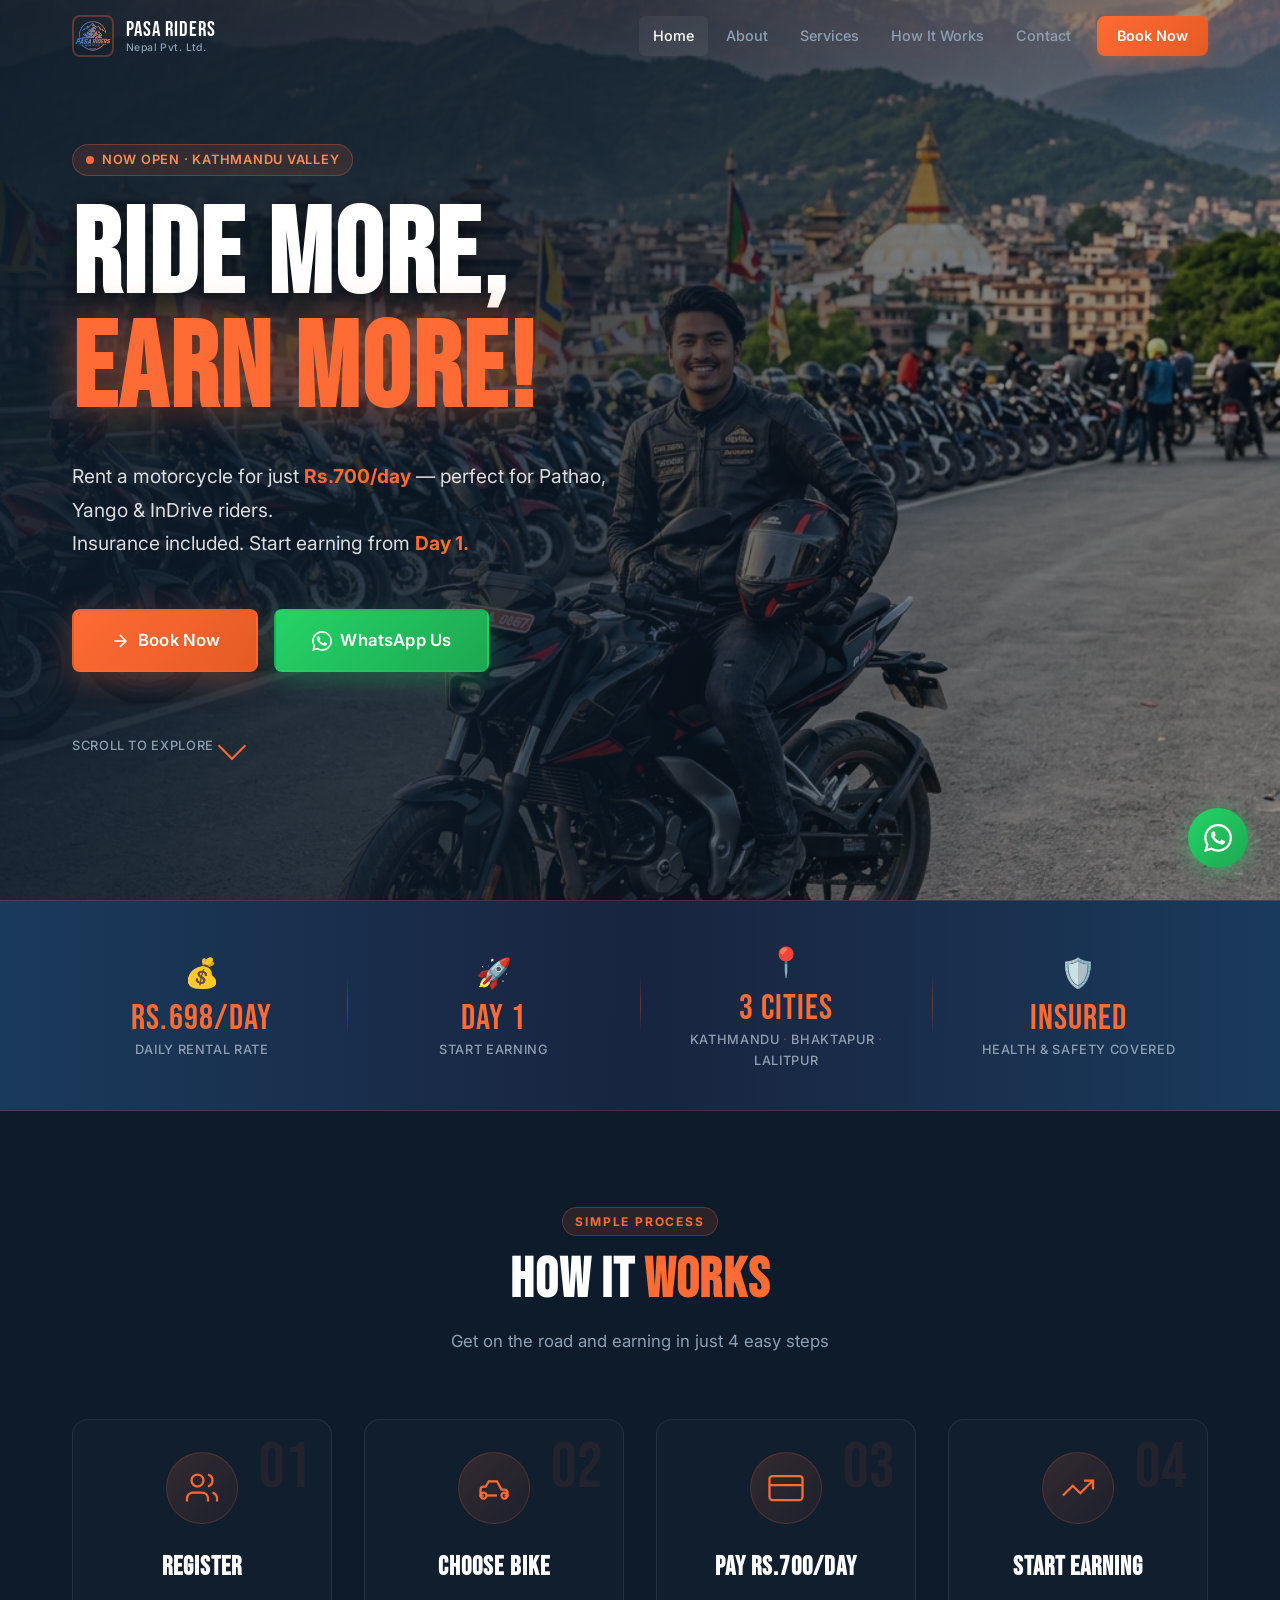
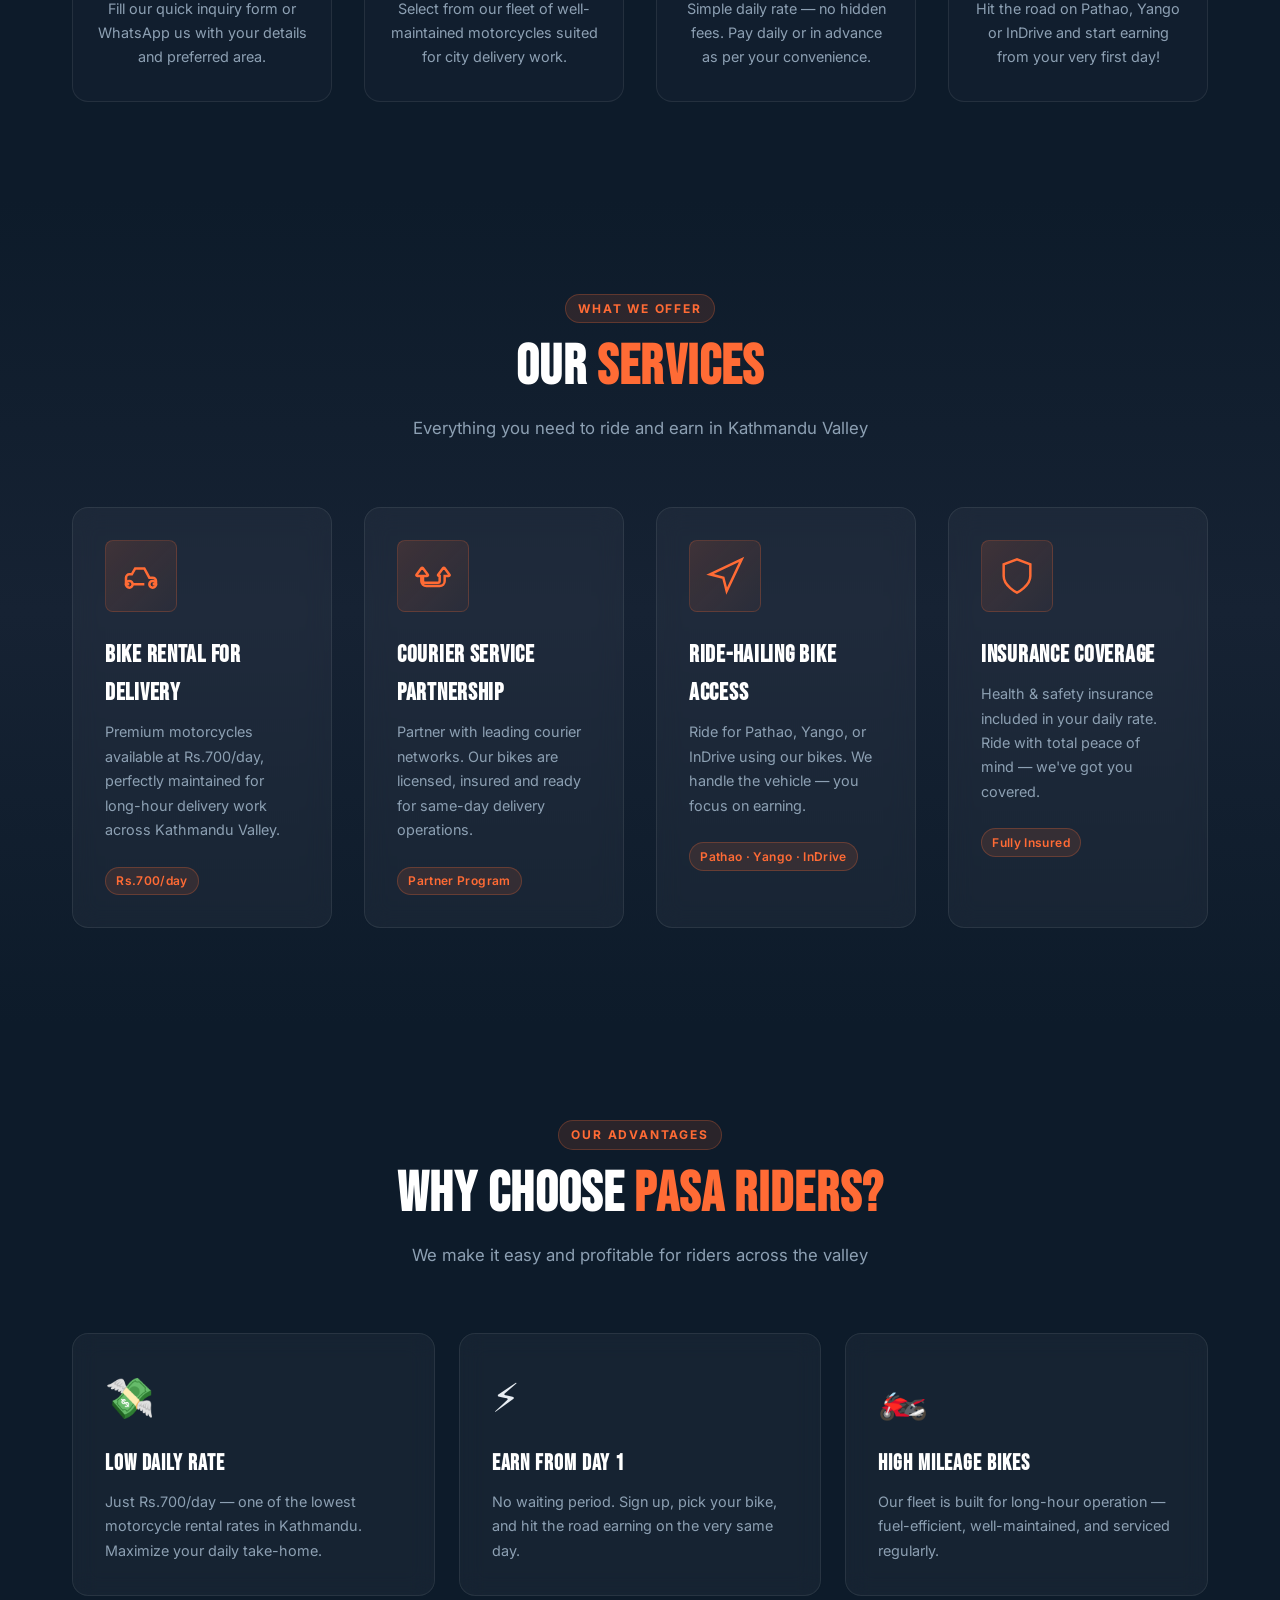
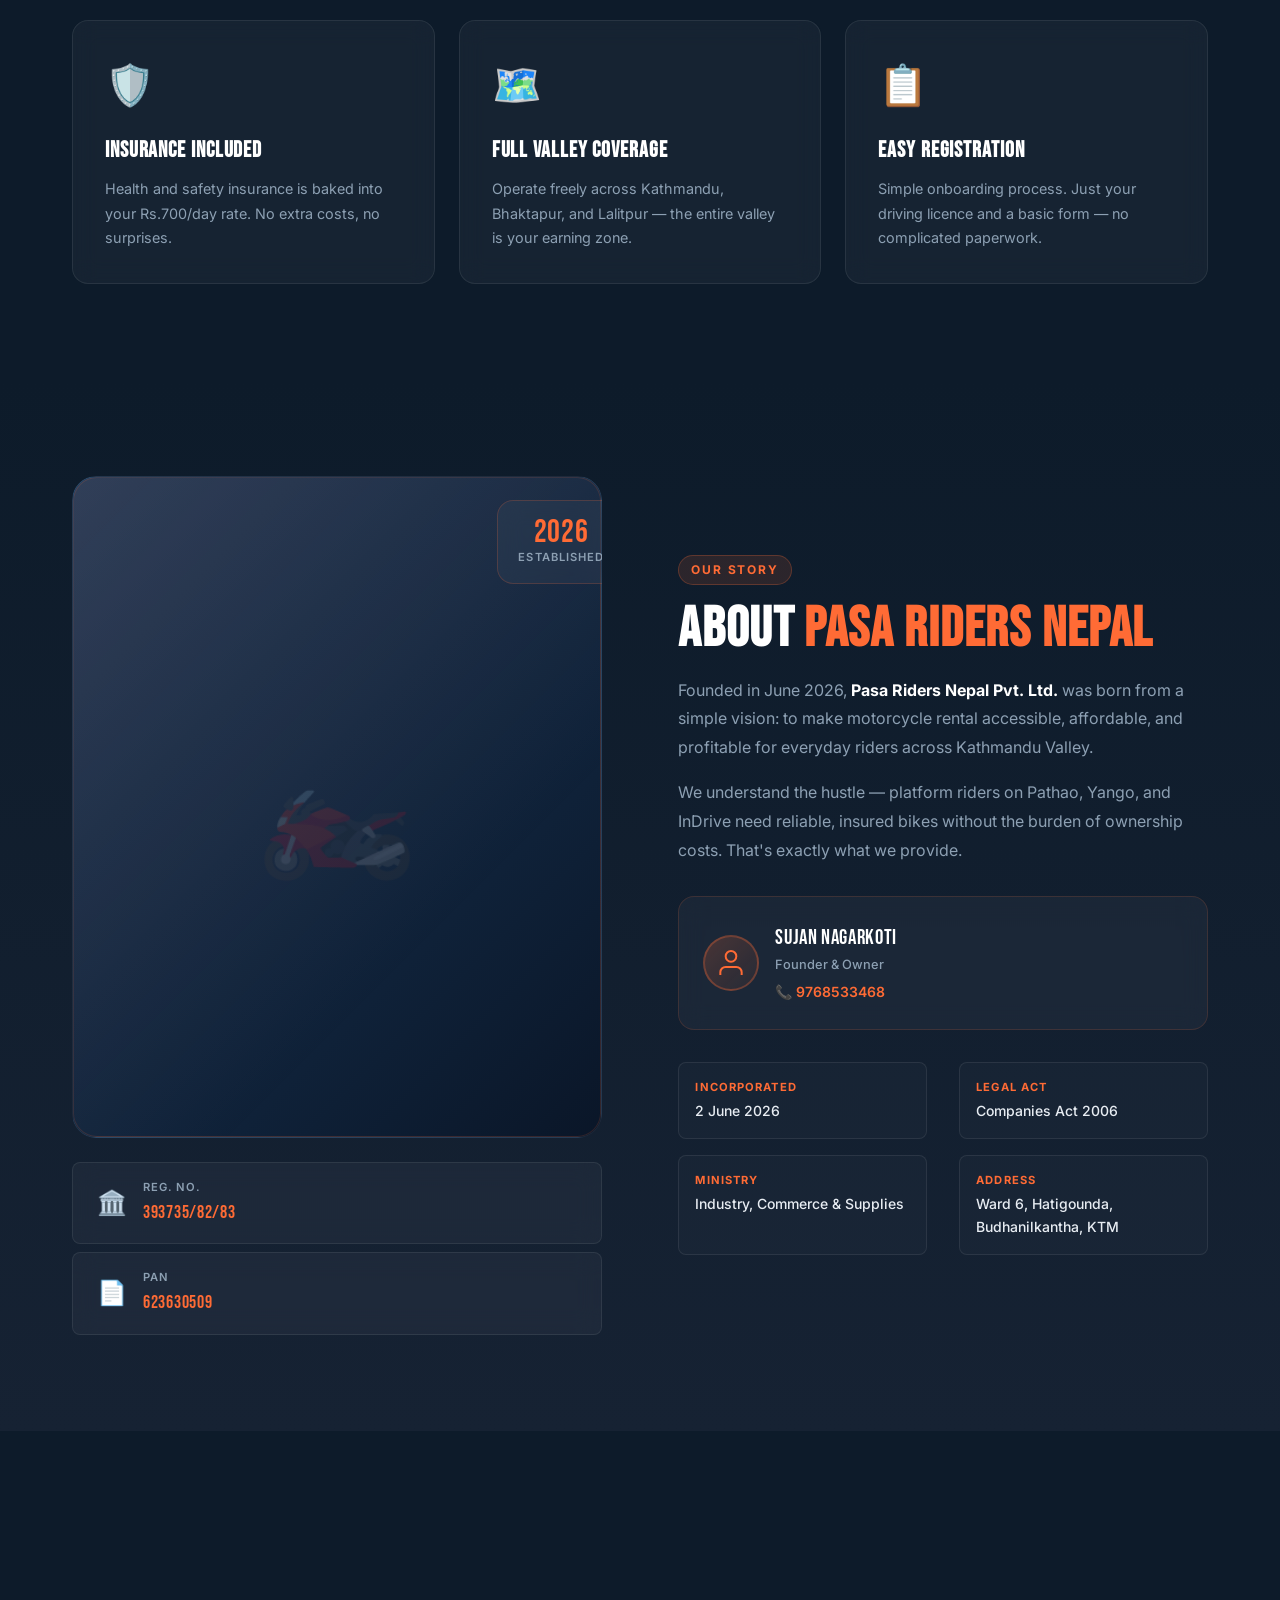
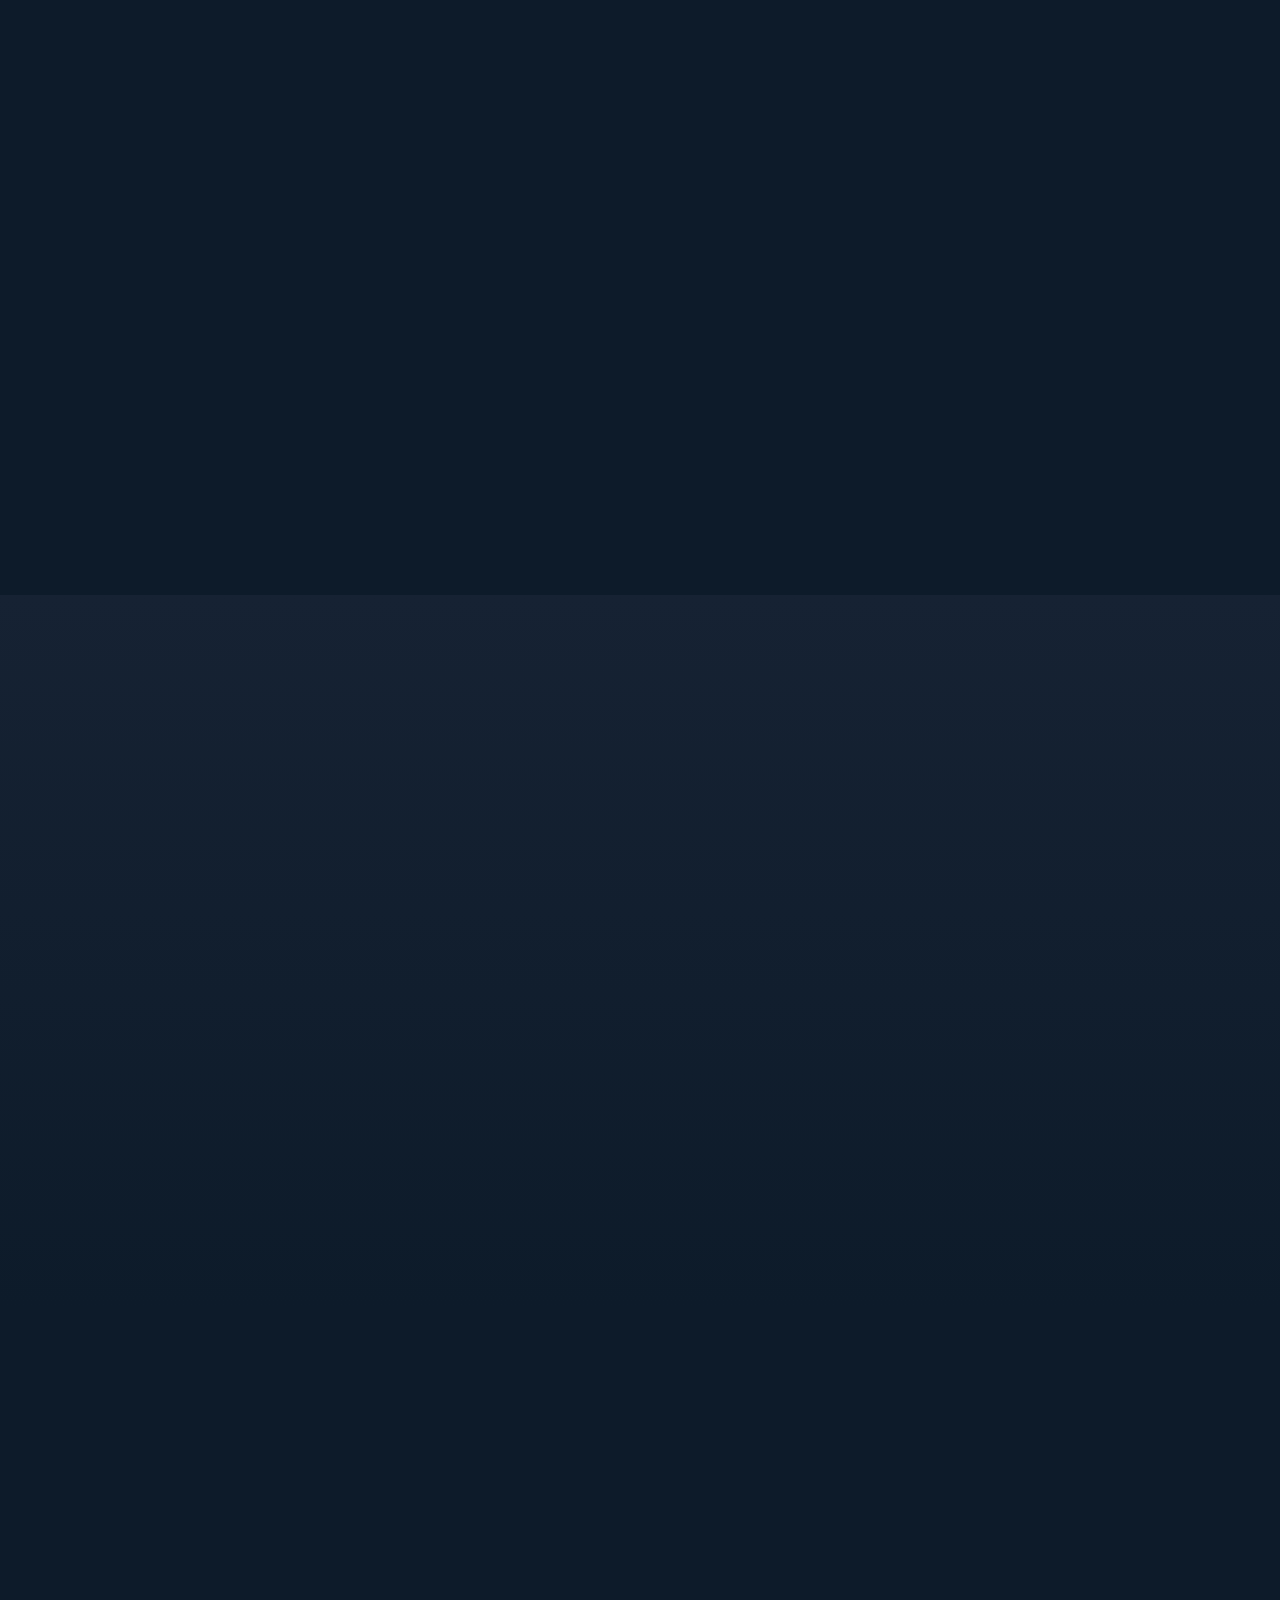
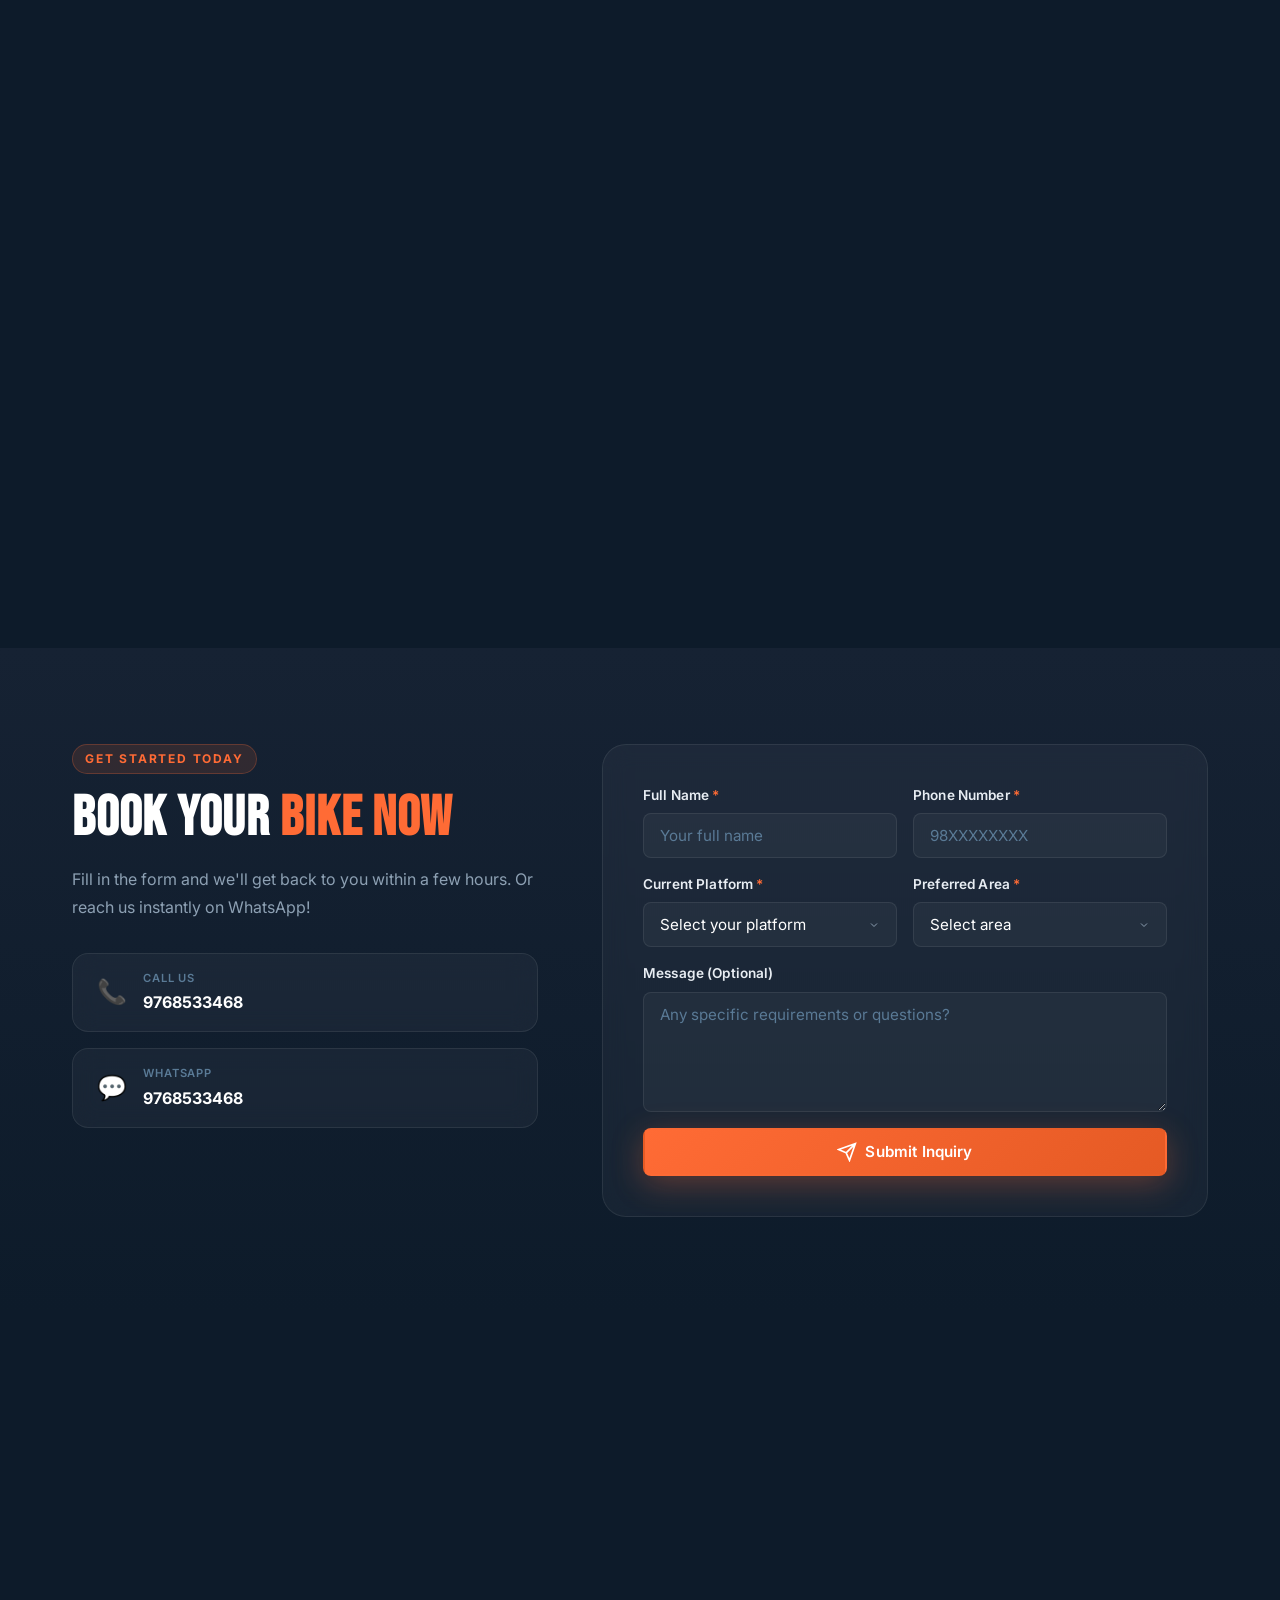
==== index.html @ fedbef24 "Add files via upload" ====
<!DOCTYPE html>
<html lang="en">

<head>
  <meta charset="UTF-8" />
  <meta name="viewport" content="width=device-width, initial-scale=1.0" />
  <meta http-equiv="X-UA-Compatible" content="IE=edge" />

  <!-- Primary SEO -->
  <title>Pasa Riders Nepal - Bike Rental in Kathmandu | Ride More, Earn More</title>
  <meta name="description"
    content="Pasa Riders Nepal Pvt. Ltd. offers premium motorcycle rentals in Kathmandu at just Rs.700/day. Ideal for Pathao, Yango & InDrive riders. Health & safety insurance included. Start earning from Day 1!" />
  <meta name="keywords"
    content="bike rental Kathmandu, motorcycle rental Nepal, Pathao bike rental, Yango bike rental, InDrive bike rental, earn money riding Nepal, daily bike hire Kathmandu, Bhaktapur bike rental, Lalitpur motorcycle rental, Pasa Riders Nepal" />
  <meta name="author" content="Pasa Riders Nepal Pvt. Ltd." />
  <meta name="robots" content="index, follow" />
  <link rel="canonical" href="https://pasariders.com.np/" />

  <!-- Open Graph / Facebook -->
  <meta property="og:type" content="website" />
  <meta property="og:url" content="https://pasariders.com.np/" />
  <meta property="og:title" content="Pasa Riders Nepal - Bike Rental in Kathmandu | Ride More, Earn More" />
  <meta property="og:description"
    content="Rent a motorcycle in Kathmandu for only Rs.700/day. Perfect for Pathao, Yango & InDrive riders. Insurance included. Start earning from Day 1!" />
  <meta property="og:image" content="assets/hero.jpg" />
  <meta property="og:locale" content="en_NP" />
  <meta property="og:site_name" content="Pasa Riders Nepal" />

  <!-- Twitter Card -->
  <meta name="twitter:card" content="summary_large_image" />
  <meta name="twitter:title" content="Pasa Riders Nepal - Bike Rental Kathmandu" />
  <meta name="twitter:description"
    content="Rs.700/day motorcycle rental in Kathmandu. Health & safety insurance included. Pathao, Yango, InDrive riders welcome!" />
  <meta name="twitter:image" content="assets/hero.png" />

  <!-- Google Fonts -->
  <link rel="preconnect" href="https://fonts.googleapis.com" />
  <link rel="preconnect" href="https://fonts.gstatic.com" crossorigin />
  <link
    href="https://fonts.googleapis.com/css2?family=Bebas+Neue&family=Inter:wght@300;400;500;600;700;800&display=swap"
    rel="stylesheet" />

  <!-- Favicon -->
  <link rel="icon" type="image/png" href="assets/logo.png" />

  <!-- Stylesheet -->
  <link rel="stylesheet" href="style.css" />

  <!-- JSON-LD Schema: LocalBusiness -->
  <script type="application/ld+json">
  {
    "@context": "https://schema.org",
    "@type": "LocalBusiness",
    "@id": "https://pasariders.com.np/",
    "name": "Pasa Riders Nepal Pvt. Ltd.",
    "alternateName": "Pasa Riders Nepal",
    "description": "Motorcycle rental company in Kathmandu offering bikes at Rs.700/day for Pathao, Yango and InDrive riders. Health and safety insurance included.",
    "url": "https://pasariders.com.np/",
    "logo": "https://pasariders.com.np/assets/logo.png",
    "image": "https://pasariders.com.np/assets/hero.jpg",
    "telephone": "+9779768533468",
    "priceRange": "Rs.700/day",
    "currenciesAccepted": "NPR",
    "paymentAccepted": "Cash, Online Transfer",
    "foundingDate": "2026-06-02",
    "taxID": "623630509",
    "identifier": "393735/82/83",
    "slogan": "Ride More, Earn More!",
    "address": {
      "@type": "PostalAddress",
      "streetAddress": "Ward No. 6, Hatigounda",
      "addressLocality": "Budhanilkantha Municipality",
      "addressRegion": "Kathmandu",
      "addressCountry": "NP"
    },
    "geo": {
      "@type": "GeoCoordinates",
      "latitude": "27.7972",
      "longitude": "85.3240"
    },
    "areaServed": [
      { "@type": "City", "name": "Kathmandu" },
      { "@type": "City", "name": "Bhaktapur" },
      { "@type": "City", "name": "Lalitpur" }
    ],
    "serviceType": [
      "Motorcycle Rental",
      "Courier Service Partnership",
      "Ride-hailing Bike Access",
      "Insurance Coverage"
    ],
    "openingHoursSpecification": {
      "@type": "OpeningHoursSpecification",
      "dayOfWeek": ["Monday","Tuesday","Wednesday","Thursday","Friday","Saturday","Sunday"],
      "opens": "06:00",
      "closes": "20:00"
    },
    "contactPoint": {
      "@type": "ContactPoint",
      "telephone": "+9779768533468",
      "contactType": "customer service",
      "availableLanguage": ["Nepali", "English"]
    }
  }
  </script>
</head>

<body>

  <!-- ===== FLOATING WHATSAPP BUTTON ===== -->
  <a href="https://wa.me/9779768533468?text=Hi%2C%20I%27m%20interested%20in%20renting%20a%20bike%20from%20Pasa%20Riders%20Nepal!"
    class="whatsapp-float" target="_blank" rel="noopener noreferrer" aria-label="Chat on WhatsApp">
    <svg xmlns="http://www.w3.org/2000/svg" viewBox="0 0 24 24" fill="currentColor" width="28" height="28"
      aria-hidden="true">
      <path
        d="M17.472 14.382c-.297-.149-1.758-.867-2.03-.967-.273-.099-.471-.148-.67.15-.197.297-.767.966-.94 1.164-.173.199-.347.223-.644.075-.297-.15-1.255-.463-2.39-1.475-.883-.788-1.48-1.761-1.653-2.059-.173-.297-.018-.458.13-.606.134-.133.298-.347.446-.52.149-.174.198-.298.298-.497.099-.198.05-.371-.025-.52-.075-.149-.669-1.612-.916-2.207-.242-.579-.487-.5-.669-.51-.173-.008-.371-.01-.57-.01-.198 0-.52.074-.792.372-.272.297-1.04 1.016-1.04 2.479 0 1.462 1.065 2.875 1.213 3.074.149.198 2.096 3.2 5.077 4.487.709.306 1.262.489 1.694.625.712.227 1.36.195 1.871.118.571-.085 1.758-.719 2.006-1.413.248-.694.248-1.289.173-1.413-.074-.124-.272-.198-.57-.347m-5.421 7.403h-.004a9.87 9.87 0 01-5.031-1.378l-.361-.214-3.741.982.998-3.648-.235-.374a9.86 9.86 0 01-1.51-5.26c.001-5.45 4.436-9.884 9.888-9.884 2.64 0 5.122 1.03 6.988 2.898a9.825 9.825 0 012.893 6.994c-.003 5.45-4.437 9.884-9.885 9.884m8.413-18.297A11.815 11.815 0 0012.05 0C5.495 0 .16 5.335.157 11.892c0 2.096.547 4.142 1.588 5.945L.057 24l6.305-1.654a11.882 11.882 0 005.683 1.448h.005c6.554 0 11.89-5.335 11.893-11.893a11.821 11.821 0 00-3.48-8.413Z" />
    </svg>
    <span class="whatsapp-tooltip">WhatsApp Us</span>
  </a>

  <!-- ===== HEADER / NAV ===== -->
  <header class="header" id="header" role="banner">
    <nav class="nav container" aria-label="Main navigation">
      <a href="#home" class="nav__logo" aria-label="Pasa Riders Nepal Home">
        <img src="assets/logo.png" alt="Pasa Riders Nepal Logo" width="48" height="48" loading="eager"
          fetchpriority="high" />
        <span class="nav__logo-text">
          <span class="nav__brand">Pasa Riders</span>
          <span class="nav__sub">Nepal Pvt. Ltd.</span>
        </span>
      </a>

      <button class="nav__toggle" id="navToggle" aria-label="Toggle navigation menu" aria-expanded="false"
        aria-controls="navMenu">
        <span class="hamburger"></span>
        <span class="hamburger"></span>
        <span class="hamburger"></span>
      </button>

      <ul class="nav__menu" id="navMenu" role="list">
        <li><a href="#home" class="nav__link active">Home</a></li>
        <li><a href="#about" class="nav__link">About</a></li>
        <li><a href="#services" class="nav__link">Services</a></li>
        <li><a href="#how-it-works" class="nav__link">How It Works</a></li>
        <li><a href="#contact" class="nav__link">Contact</a></li>
        <li>
          <a href="https://wa.me/9779768533468?text=Hi%2C%20I%27m%20interested%20in%20renting%20a%20bike!"
            class="nav__cta" target="_blank" rel="noopener noreferrer">
            Book Now
          </a>
        </li>
      </ul>
    </nav>
  </header>

  <main>
    <!-- ===== HERO SECTION ===== -->
    <section class="hero" id="home" aria-label="Hero">
      <div class="hero__bg" role="img" aria-label="Motorcycle rider in Kathmandu"></div>
      <div class="hero__overlay" aria-hidden="true"></div>
      <div class="hero__particles" aria-hidden="true" id="particles"></div>

      <div class="hero__content container">
        <div class="hero__badge reveal">
          <span class="badge-dot" aria-hidden="true"></span>
          Now Open · Kathmandu Valley
        </div>
        <h1 class="hero__headline reveal">
          Ride More,<br />
          <span class="highlight">Earn More!</span>
        </h1>
        <p class="hero__sub reveal">
          Rent a motorcycle for just <strong>Rs.700/day</strong> — perfect for
          Pathao, Yango &amp; InDrive riders.<br class="hide-mobile" />
          Insurance included. Start earning from <strong>Day 1.</strong>
        </p>
        <div class="hero__actions reveal">
          <a href="#inquiry" class="btn btn--primary btn--lg">
            <svg xmlns="http://www.w3.org/2000/svg" width="20" height="20" viewBox="0 0 24 24" fill="none"
              stroke="currentColor" stroke-width="2" aria-hidden="true">
              <path d="M5 12h14M12 5l7 7-7 7" />
            </svg>
            Book Now
          </a>
          <a href="https://wa.me/9779768533468?text=Hi%2C%20I%20want%20to%20rent%20a%20bike!"
            class="btn btn--whatsapp btn--lg" target="_blank" rel="noopener noreferrer">
            <svg xmlns="http://www.w3.org/2000/svg" viewBox="0 0 24 24" fill="currentColor" width="20" height="20"
              aria-hidden="true">
              <path
                d="M17.472 14.382c-.297-.149-1.758-.867-2.03-.967-.273-.099-.471-.148-.67.15-.197.297-.767.966-.94 1.164-.173.199-.347.223-.644.075-.297-.15-1.255-.463-2.39-1.475-.883-.788-1.48-1.761-1.653-2.059-.173-.297-.018-.458.13-.606.134-.133.298-.347.446-.52.149-.174.198-.298.298-.497.099-.198.05-.371-.025-.52-.075-.149-.669-1.612-.916-2.207-.242-.579-.487-.5-.669-.51-.173-.008-.371-.01-.57-.01-.198 0-.52.074-.792.372-.272.297-1.04 1.016-1.04 2.479 0 1.462 1.065 2.875 1.213 3.074.149.198 2.096 3.2 5.077 4.487.709.306 1.262.489 1.694.625.712.227 1.36.195 1.871.118.571-.085 1.758-.719 2.006-1.413.248-.694.248-1.289.173-1.413-.074-.124-.272-.198-.57-.347m-5.421 7.403h-.004a9.87 9.87 0 01-5.031-1.378l-.361-.214-3.741.982.998-3.648-.235-.374a9.86 9.86 0 01-1.51-5.26c.001-5.45 4.436-9.884 9.888-9.884 2.64 0 5.122 1.03 6.988 2.898a9.825 9.825 0 012.893 6.994c-.003 5.45-4.437 9.884-9.885 9.884m8.413-18.297A11.815 11.815 0 0012.05 0C5.495 0 .16 5.335.157 11.892c0 2.096.547 4.142 1.588 5.945L.057 24l6.305-1.654a11.882 11.882 0 005.683 1.448h.005c6.554 0 11.89-5.335 11.893-11.893a11.821 11.821 0 00-3.48-8.413Z" />
            </svg>
            WhatsApp Us
          </a>
        </div>
        <div class="hero__scroll-hint reveal" aria-hidden="true">
          <span>Scroll to explore</span>
          <div class="scroll-arrow"></div>
        </div>
      </div>
    </section>

    <!-- ===== STATS BAR ===== -->
    <section class="stats-bar" aria-label="Key statistics">
      <div class="container stats-bar__grid">
        <div class="stat-item">
          <div class="stat-item__icon" aria-hidden="true">💰</div>
          <div class="stat-item__value" data-count="700" data-prefix="Rs." data-suffix="/day">Rs.0/day</div>
          <div class="stat-item__label">Daily Rental Rate</div>
        </div>
        <div class="stat-divider" aria-hidden="true"></div>
        <div class="stat-item">
          <div class="stat-item__icon" aria-hidden="true">🚀</div>
          <div class="stat-item__value">Day 1</div>
          <div class="stat-item__label">Start Earning</div>
        </div>
        <div class="stat-divider" aria-hidden="true"></div>
        <div class="stat-item">
          <div class="stat-item__icon" aria-hidden="true">📍</div>
          <div class="stat-item__value">3 Cities</div>
          <div class="stat-item__label">Kathmandu · Bhaktapur · Lalitpur</div>
        </div>
        <div class="stat-divider" aria-hidden="true"></div>
        <div class="stat-item">
          <div class="stat-item__icon" aria-hidden="true">🛡️</div>
          <div class="stat-item__value">Insured</div>
          <div class="stat-item__label">Health &amp; Safety Covered</div>
        </div>
      </div>
    </section>

    <!-- ===== HOW IT WORKS ===== -->
    <section class="how-it-works section" id="how-it-works" aria-labelledby="hiw-title">
      <div class="container">
        <div class="section-header reveal">
          <span class="section-tag">Simple Process</span>
          <h2 class="section-title" id="hiw-title">How It <span class="highlight">Works</span></h2>
          <p class="section-desc">Get on the road and earning in just 4 easy steps</p>
        </div>

        <div class="steps-grid">
          <article class="step-card reveal" aria-label="Step 1: Register">
            <div class="step-card__number" aria-hidden="true">01</div>
            <div class="step-card__icon" aria-hidden="true">
              <svg xmlns="http://www.w3.org/2000/svg" width="36" height="36" viewBox="0 0 24 24" fill="none"
                stroke="currentColor" stroke-width="1.5">
                <path d="M16 21v-2a4 4 0 0 0-4-4H6a4 4 0 0 0-4 4v2" />
                <circle cx="9" cy="7" r="4" />
                <path d="M22 21v-2a4 4 0 0 0-3-3.87" />
                <path d="M16 3.13a4 4 0 0 1 0 7.75" />
              </svg>
            </div>
            <h3 class="step-card__title">Register</h3>
            <p class="step-card__desc">Fill our quick inquiry form or WhatsApp us with your details and preferred area.
            </p>
            <div class="step-connector" aria-hidden="true"></div>
          </article>

          <article class="step-card reveal" aria-label="Step 2: Choose Bike">
            <div class="step-card__number" aria-hidden="true">02</div>
            <div class="step-card__icon" aria-hidden="true">
              <svg xmlns="http://www.w3.org/2000/svg" width="36" height="36" viewBox="0 0 24 24" fill="none"
                stroke="currentColor" stroke-width="1.5">
                <circle cx="5" cy="17" r="2" />
                <circle cx="19" cy="17" r="2" />
                <path d="M5 17H3v-4a2 2 0 0 1 2-2h1.5l2-3.5H14l3 5.5h2a2 2 0 0 1 2 2v2h-2" />
                <path d="M14 17H7" />
              </svg>
            </div>
            <h3 class="step-card__title">Choose Bike</h3>
            <p class="step-card__desc">Select from our fleet of well-maintained motorcycles suited for city delivery
              work.</p>
            <div class="step-connector" aria-hidden="true"></div>
          </article>

          <article class="step-card reveal" aria-label="Step 3: Pay Rs.700/day">
            <div class="step-card__number" aria-hidden="true">03</div>
            <div class="step-card__icon" aria-hidden="true">
              <svg xmlns="http://www.w3.org/2000/svg" width="36" height="36" viewBox="0 0 24 24" fill="none"
                stroke="currentColor" stroke-width="1.5">
                <rect x="1" y="4" width="22" height="16" rx="2" ry="2" />
                <line x1="1" y1="10" x2="23" y2="10" />
              </svg>
            </div>
            <h3 class="step-card__title">Pay Rs.700/day</h3>
            <p class="step-card__desc">Simple daily rate — no hidden fees. Pay daily or in advance as per your
              convenience.</p>
            <div class="step-connector" aria-hidden="true"></div>
          </article>

          <article class="step-card reveal" aria-label="Step 4: Start Earning">
            <div class="step-card__number" aria-hidden="true">04</div>
            <div class="step-card__icon" aria-hidden="true">
              <svg xmlns="http://www.w3.org/2000/svg" width="36" height="36" viewBox="0 0 24 24" fill="none"
                stroke="currentColor" stroke-width="1.5">
                <polyline points="22 7 13.5 15.5 8.5 10.5 2 17" />
                <polyline points="16 7 22 7 22 13" />
              </svg>
            </div>
            <h3 class="step-card__title">Start Earning</h3>
            <p class="step-card__desc">Hit the road on Pathao, Yango or InDrive and start earning from your very first
              day!</p>
          </article>
        </div>
      </div>
    </section>

    <!-- ===== SERVICES SECTION ===== -->
    <section class="services section" id="services" aria-labelledby="services-title">
      <div class="container">
        <div class="section-header reveal">
          <span class="section-tag">What We Offer</span>
          <h2 class="section-title" id="services-title">Our <span class="highlight">Services</span></h2>
          <p class="section-desc">Everything you need to ride and earn in Kathmandu Valley</p>
        </div>

        <div class="services-grid">
          <article class="service-card glass reveal">
            <div class="service-card__icon" aria-hidden="true">
              <svg xmlns="http://www.w3.org/2000/svg" width="40" height="40" viewBox="0 0 24 24" fill="none"
                stroke="currentColor" stroke-width="1.5">
                <circle cx="5" cy="17" r="2" />
                <circle cx="19" cy="17" r="2" />
                <path d="M5 17H3v-4a2 2 0 0 1 2-2h1.5l2-3.5H14l3 5.5h2a2 2 0 0 1 2 2v2h-2" />
                <path d="M14 17H7" />
              </svg>
            </div>
            <h3 class="service-card__title">Bike Rental for Delivery</h3>
            <p class="service-card__desc">Premium motorcycles available at Rs.700/day, perfectly maintained for
              long-hour delivery work across Kathmandu Valley.</p>
            <div class="service-card__badge">Rs.700/day</div>
          </article>

          <article class="service-card glass reveal">
            <div class="service-card__icon" aria-hidden="true">
              <svg xmlns="http://www.w3.org/2000/svg" width="40" height="40" viewBox="0 0 24 24" fill="none"
                stroke="currentColor" stroke-width="1.5">
                <path
                  d="M5 12H2.5a.5.5 0 0 1-.4-.8l3-4a.5.5 0 0 1 .8 0l3 4a.5.5 0 0 1-.4.8H6v3a1 1 0 0 0 1 1h8a1 1 0 0 0 1-1v-3h-.5a.5.5 0 0 1-.4-.8l3-4a.5.5 0 0 1 .8 0l3 4a.5.5 0 0 1-.4.8H19v3a3 3 0 0 1-3 3H8a3 3 0 0 1-3-3v-3z" />
              </svg>
            </div>
            <h3 class="service-card__title">Courier Service Partnership</h3>
            <p class="service-card__desc">Partner with leading courier networks. Our bikes are licensed, insured and
              ready for same-day delivery operations.</p>
            <div class="service-card__badge">Partner Program</div>
          </article>

          <article class="service-card glass reveal">
            <div class="service-card__icon" aria-hidden="true">
              <svg xmlns="http://www.w3.org/2000/svg" width="40" height="40" viewBox="0 0 24 24" fill="none"
                stroke="currentColor" stroke-width="1.5">
                <path d="M3 11l19-9-9 19-2-8-8-2z" />
              </svg>
            </div>
            <h3 class="service-card__title">Ride-hailing Bike Access</h3>
            <p class="service-card__desc">Ride for Pathao, Yango, or InDrive using our bikes. We handle the vehicle —
              you focus on earning.</p>
            <div class="service-card__badge">Pathao · Yango · InDrive</div>
          </article>

          <article class="service-card glass reveal">
            <div class="service-card__icon" aria-hidden="true">
              <svg xmlns="http://www.w3.org/2000/svg" width="40" height="40" viewBox="0 0 24 24" fill="none"
                stroke="currentColor" stroke-width="1.5">
                <path d="M12 22s8-4 8-10V5l-8-3-8 3v7c0 6 8 10 8 10z" />
              </svg>
            </div>
            <h3 class="service-card__title">Insurance Coverage</h3>
            <p class="service-card__desc">Health &amp; safety insurance included in your daily rate. Ride with total
              peace of mind — we've got you covered.</p>
            <div class="service-card__badge">Fully Insured</div>
          </article>
        </div>
      </div>
    </section>

    <!-- ===== WHY CHOOSE US ===== -->
    <section class="why-us section" id="why-us" aria-labelledby="why-title">
      <div class="container">
        <div class="section-header reveal">
          <span class="section-tag">Our Advantages</span>
          <h2 class="section-title" id="why-title">Why Choose <span class="highlight">Pasa Riders?</span></h2>
          <p class="section-desc">We make it easy and profitable for riders across the valley</p>
        </div>

        <div class="why-grid">
          <div class="why-card glass reveal">
            <div class="why-card__icon" aria-hidden="true">💸</div>
            <h3 class="why-card__title">Low Daily Rate</h3>
            <p class="why-card__desc">Just Rs.700/day — one of the lowest motorcycle rental rates in Kathmandu. Maximize
              your daily take-home.</p>
          </div>
          <div class="why-card glass reveal">
            <div class="why-card__icon" aria-hidden="true">⚡</div>
            <h3 class="why-card__title">Earn from Day 1</h3>
            <p class="why-card__desc">No waiting period. Sign up, pick your bike, and hit the road earning on the very
              same day.</p>
          </div>
          <div class="why-card glass reveal">
            <div class="why-card__icon" aria-hidden="true">🏍️</div>
            <h3 class="why-card__title">High Mileage Bikes</h3>
            <p class="why-card__desc">Our fleet is built for long-hour operation — fuel-efficient, well-maintained, and
              serviced regularly.</p>
          </div>
          <div class="why-card glass reveal">
            <div class="why-card__icon" aria-hidden="true">🛡️</div>
            <h3 class="why-card__title">Insurance Included</h3>
            <p class="why-card__desc">Health and safety insurance is baked into your Rs.700/day rate. No extra costs, no
              surprises.</p>
          </div>
          <div class="why-card glass reveal">
            <div class="why-card__icon" aria-hidden="true">🗺️</div>
            <h3 class="why-card__title">Full Valley Coverage</h3>
            <p class="why-card__desc">Operate freely across Kathmandu, Bhaktapur, and Lalitpur — the entire valley is
              your earning zone.</p>
          </div>
          <div class="why-card glass reveal">
            <div class="why-card__icon" aria-hidden="true">📋</div>
            <h3 class="why-card__title">Easy Registration</h3>
            <p class="why-card__desc">Simple onboarding process. Just your driving licence and a basic form — no
              complicated paperwork.</p>
          </div>
        </div>
      </div>
    </section>

    <!-- ===== ABOUT SECTION ===== -->
    <section class="about section" id="about" aria-labelledby="about-title">
      <div class="container about__layout">
        <div class="about__visual reveal">
          <div class="about__img-wrap">
            <div class="about__img-bg" aria-hidden="true"></div>
            <div class="about__badge-float glass" aria-label="Established 2026">
              <span class="about__badge-year">2026</span>
              <span class="about__badge-text">Established</span>
            </div>
          </div>
          <div class="about__cert-cards">
            <div class="cert-mini glass">
              <div class="cert-mini__icon" aria-hidden="true">🏛️</div>
              <div>
                <div class="cert-mini__label">Reg. No.</div>
                <div class="cert-mini__value">393735/82/83</div>
              </div>
            </div>
            <div class="cert-mini glass">
              <div class="cert-mini__icon" aria-hidden="true">📄</div>
              <div>
                <div class="cert-mini__label">PAN</div>
                <div class="cert-mini__value">623630509</div>
              </div>
            </div>
          </div>
        </div>

        <div class="about__content reveal">
          <span class="section-tag">Our Story</span>
          <h2 class="section-title" id="about-title">About <span class="highlight">Pasa Riders Nepal</span></h2>
          <p class="about__text">
            Founded in June 2026, <strong>Pasa Riders Nepal Pvt. Ltd.</strong> was born from a simple vision:
            to make motorcycle rental accessible, affordable, and profitable for everyday riders across Kathmandu
            Valley.
          </p>
          <p class="about__text">
            We understand the hustle — platform riders on Pathao, Yango, and InDrive need reliable, insured bikes
            without the burden of ownership costs. That's exactly what we provide.
          </p>

          <div class="about__owner glass">
            <div class="about__owner-avatar" aria-hidden="true">
              <svg xmlns="http://www.w3.org/2000/svg" width="32" height="32" viewBox="0 0 24 24" fill="none"
                stroke="currentColor" stroke-width="1.5">
                <path d="M20 21v-2a4 4 0 0 0-4-4H8a4 4 0 0 0-4 4v2" />
                <circle cx="12" cy="7" r="4" />
              </svg>
            </div>
            <div>
              <div class="about__owner-name">Sujan Nagarkoti</div>
              <div class="about__owner-role">Founder &amp; Owner</div>
              <a href="tel:+9779768533468" class="about__owner-phone">📞 9768533468</a>
            </div>
          </div>

          <div class="about__detail-grid">
            <div class="about__detail">
              <span class="about__detail-label">Incorporated</span>
              <span class="about__detail-value">2 June 2026</span>
            </div>
            <div class="about__detail">
              <span class="about__detail-label">Legal Act</span>
              <span class="about__detail-value">Companies Act 2006</span>
            </div>
            <div class="about__detail">
              <span class="about__detail-label">Ministry</span>
              <span class="about__detail-value">Industry, Commerce &amp; Supplies</span>
            </div>
            <div class="about__detail">
              <span class="about__detail-label">Address</span>
              <span class="about__detail-value">Ward 6, Hatigounda, Budhanilkantha, KTM</span>
            </div>
          </div>
        </div>
      </div>
    </section>

    <!-- ===== CERTIFICATIONS ===== -->
    <section class="certifications section" id="certifications" aria-labelledby="cert-title">
      <div class="container">
        <div class="section-header reveal">
          <span class="section-tag">Verified &amp; Trusted</span>
          <h2 class="section-title" id="cert-title">Our <span class="highlight">Certifications</span></h2>
          <p class="section-desc">Fully registered and compliant with Nepal Government regulations</p>
        </div>

        <div class="cert-grid">
          <div class="cert-card glass reveal">
            <div class="cert-card__seal" aria-hidden="true">🏛️</div>
            <h3 class="cert-card__title">Company Registration</h3>
            <div class="cert-card__number">393735/82/83</div>
            <p class="cert-card__desc">Registered with the Office of Company Registrar, Government of Nepal</p>
            <div class="cert-card__status">
              <span class="status-dot" aria-hidden="true"></span> Verified Active
            </div>
          </div>

          <div class="cert-card glass reveal">
            <div class="cert-card__seal" aria-hidden="true">📋</div>
            <h3 class="cert-card__title">PAN Registration</h3>
            <div class="cert-card__number">623630509</div>
            <p class="cert-card__desc">Permanent Account Number issued by the Inland Revenue Department, Nepal</p>
            <div class="cert-card__status">
              <span class="status-dot" aria-hidden="true"></span> Tax Compliant
            </div>
          </div>

          <div class="cert-card glass reveal">
            <div class="cert-card__seal" aria-hidden="true">⚖️</div>
            <h3 class="cert-card__title">Ministry Registered</h3>
            <div class="cert-card__number">Ministry of Industry</div>
            <p class="cert-card__desc">Registered under Ministry of Industry, Commerce &amp; Supplies, Nepal</p>
            <div class="cert-card__status">
              <span class="status-dot" aria-hidden="true"></span> Govt. Approved
            </div>
          </div>

          <div class="cert-card glass reveal">
            <div class="cert-card__seal" aria-hidden="true">📅</div>
            <h3 class="cert-card__title">Incorporation Date</h3>
            <div class="cert-card__number">2 June 2026</div>
            <p class="cert-card__desc">Incorporated under the Companies Act 2006 of Nepal</p>
            <div class="cert-card__status">
              <span class="status-dot" aria-hidden="true"></span> Fully Incorporated
            </div>
          </div>
        </div>
      </div>
    </section>

    <!-- ===== TESTIMONIALS ===== -->
    <section class="testimonials section" id="testimonials" aria-labelledby="test-title">
      <div class="container">
        <div class="section-header reveal">
          <span class="section-tag">Rider Stories</span>
          <h2 class="section-title" id="test-title">What <span class="highlight">Riders Say</span></h2>
          <p class="section-desc">Real feedback from our growing community of riders</p>
        </div>

        <div class="testimonials-grid">
          <blockquote class="testimonial-card glass reveal">
            <div class="testimonial-card__stars" aria-label="5 stars">★★★★★</div>
            <p class="testimonial-card__text">
              "Mero आफ्नै bike lina sakdina thiye, tara Pasa Riders le garda aaja ma Pathao ma full-time kaam garchu.
              Rs.700 tira ra daily 2000+ kamauchu. Dherai ramro service!"
            </p>
            <footer class="testimonial-card__footer">
              <div class="testimonial-card__avatar" aria-hidden="true">R</div>
              <div>
                <cite class="testimonial-card__name">Ram Bahadur Tamang</cite>
                <div class="testimonial-card__role">Pathao Rider · Kathmandu</div>
              </div>
            </footer>
          </blockquote>

          <blockquote class="testimonial-card glass reveal">
            <div class="testimonial-card__stars" aria-label="5 stars">★★★★★</div>
            <p class="testimonial-card__text">
              "Insurance included hunale ma tension-free kam garchu. Bike pani dherai ramro cha — fuel-efficient ani
              thikai comfortable. Yango ma kaam garda dherai income hunchha!"
            </p>
            <footer class="testimonial-card__footer">
              <div class="testimonial-card__avatar" aria-hidden="true">S</div>
              <div>
                <cite class="testimonial-card__name">Sagar Shrestha</cite>
                <div class="testimonial-card__role">Yango Rider · Lalitpur</div>
              </div>
            </footer>
          </blockquote>

          <blockquote class="testimonial-card glass reveal">
            <div class="testimonial-card__stars" aria-label="5 stars">★★★★★</div>
            <p class="testimonial-card__text">
              "Registration process dherai simple thiyo. Ek din ma nai bike liera kaam suru gareu. InDrive ma part-time
              kaam garchu ani mero Rs.700 easily cover hunchha. Highly recommend!"
            </p>
            <footer class="testimonial-card__footer">
              <div class="testimonial-card__avatar" aria-hidden="true">B</div>
              <div>
                <cite class="testimonial-card__name">Bikash Karki</cite>
                <div class="testimonial-card__role">InDrive Rider · Bhaktapur</div>
              </div>
            </footer>
          </blockquote>
        </div>
      </div>
    </section>

    <!-- ===== FAQ ===== -->
    <section class="faq section" id="faq" aria-labelledby="faq-title">
      <div class="container">
        <div class="section-header reveal">
          <span class="section-tag">Got Questions?</span>
          <h2 class="section-title" id="faq-title">Frequently Asked <span class="highlight">Questions</span></h2>
          <p class="section-desc">Everything you need to know about renting with Pasa Riders</p>
        </div>

        <div class="faq-list reveal" role="list">
          <details class="faq-item glass" role="listitem">
            <summary class="faq-item__question">
              How much does it cost to rent a bike per day?
              <span class="faq-icon" aria-hidden="true">+</span>
            </summary>
            <div class="faq-item__answer">
              <p>Our daily rental rate is <strong>Rs.700/day</strong>, which includes health and safety insurance. There
                are no hidden charges or extra fees — what you see is what you pay.</p>
            </div>
          </details>

          <details class="faq-item glass" role="listitem">
            <summary class="faq-item__question">
              Which platforms can I use the rented bike for?
              <span class="faq-icon" aria-hidden="true">+</span>
            </summary>
            <div class="faq-item__answer">
              <p>You can use our bikes for <strong>Pathao, Yango, InDrive</strong>, or any other ride-hailing and
                delivery platform operating in Kathmandu Valley. You can also use them for personal delivery work or
                courier services.</p>
            </div>
          </details>

          <details class="faq-item glass" role="listitem">
            <summary class="faq-item__question">
              What documents do I need to rent a bike?
              <span class="faq-icon" aria-hidden="true">+</span>
            </summary>
            <div class="faq-item__answer">
              <p>You'll need: a valid <strong>driving licence</strong>, a citizenship card (Nagarikta), and a
                passport-size photo. No complex paperwork — we keep the process simple and fast.</p>
            </div>
          </details>

          <details class="faq-item glass" role="listitem">
            <summary class="faq-item__question">
              Is insurance really included in the Rs.700/day rate?
              <span class="faq-icon" aria-hidden="true">+</span>
            </summary>
            <div class="faq-item__answer">
              <p>Yes! <strong>Health and safety insurance</strong> is fully included in your daily Rs.700 rate. You
                don't need to pay anything extra. Ride with peace of mind knowing you're covered.</p>
            </div>
          </details>

          <details class="faq-item glass" role="listitem">
            <summary class="faq-item__question">
              In which areas can I operate the rented bike?
              <span class="faq-icon" aria-hidden="true">+</span>
            </summary>
            <div class="faq-item__answer">
              <p>You can freely operate across the <strong>entire Kathmandu Valley</strong> — including Kathmandu,
                Bhaktapur, and Lalitpur districts. Coverage for outside the valley may require prior arrangement.</p>
            </div>
          </details>

          <details class="faq-item glass" role="listitem">
            <summary class="faq-item__question">
              Can I start earning on the same day I register?
              <span class="faq-icon" aria-hidden="true">+</span>
            </summary>
            <div class="faq-item__answer">
              <p>Absolutely! Once your registration is complete and all documents are verified, you can take the bike
                and <strong>start earning the same day</strong>. Our process is designed to get you on the road as fast
                as possible.</p>
            </div>
          </details>
        </div>
      </div>
    </section>

    <!-- ===== INQUIRY FORM ===== -->
    <section class="inquiry section" id="inquiry" aria-labelledby="inquiry-title">
      <div class="container inquiry__layout">
        <div class="inquiry__info reveal">
          <span class="section-tag">Get Started Today</span>
          <h2 class="section-title" id="inquiry-title">Book Your <span class="highlight">Bike Now</span></h2>
          <p class="inquiry__desc">Fill in the form and we'll get back to you within a few hours. Or reach us instantly
            on WhatsApp!</p>

          <div class="inquiry__contact-cards">
            <a href="tel:+9779768533468" class="contact-quick glass">
              <span class="contact-quick__icon" aria-hidden="true">📞</span>
              <div>
                <div class="contact-quick__label">Call Us</div>
                <div class="contact-quick__value">9768533468</div>
              </div>
            </a>
            <a href="https://wa.me/9779768533468" class="contact-quick glass" target="_blank" rel="noopener noreferrer">
              <span class="contact-quick__icon" aria-hidden="true">💬</span>
              <div>
                <div class="contact-quick__label">WhatsApp</div>
                <div class="contact-quick__value">9768533468</div>
              </div>
            </a>
          </div>
        </div>

        <form class="inquiry__form glass reveal" id="inquiryForm" novalidate aria-label="Bike rental inquiry form">
          <div class="form-row">
            <div class="form-group">
              <label for="inq-name" class="form-label">Full Name <span aria-hidden="true">*</span></label>
              <input type="text" id="inq-name" name="name" class="form-input" placeholder="Your full name" required
                autocomplete="name" />
            </div>
            <div class="form-group">
              <label for="inq-phone" class="form-label">Phone Number <span aria-hidden="true">*</span></label>
              <input type="tel" id="inq-phone" name="phone" class="form-input" placeholder="98XXXXXXXX" required
                autocomplete="tel" pattern="[0-9]{10}" />
            </div>
          </div>

          <div class="form-row">
            <div class="form-group">
              <label for="inq-platform" class="form-label">Current Platform <span aria-hidden="true">*</span></label>
              <select id="inq-platform" name="platform" class="form-input form-select" required>
                <option value="" disabled selected>Select your platform</option>
                <option value="pathao">Pathao</option>
                <option value="yango">Yango</option>
                <option value="indrive">InDrive</option>
                <option value="other">Other</option>
              </select>
            </div>
            <div class="form-group">
              <label for="inq-area" class="form-label">Preferred Area <span aria-hidden="true">*</span></label>
              <select id="inq-area" name="area" class="form-input form-select" required>
                <option value="" disabled selected>Select area</option>
                <option value="kathmandu">Kathmandu</option>
                <option value="bhaktapur">Bhaktapur</option>
                <option value="lalitpur">Lalitpur</option>
              </select>
            </div>
          </div>

          <div class="form-group">
            <label for="inq-message" class="form-label">Message (Optional)</label>
            <textarea id="inq-message" name="message" class="form-input form-textarea"
              placeholder="Any specific requirements or questions?" rows="4"></textarea>
          </div>

          <button type="submit" class="btn btn--primary btn--full">
            <svg xmlns="http://www.w3.org/2000/svg" width="20" height="20" viewBox="0 0 24 24" fill="none"
              stroke="currentColor" stroke-width="2" aria-hidden="true">
              <path d="M22 2L11 13M22 2l-7 20-4-9-9-4 20-7z" />
            </svg>
            Submit Inquiry
          </button>

          <div class="form-success" id="formSuccess" role="alert" aria-live="polite" hidden>
            <span aria-hidden="true">✅</span> Thank you! We'll contact you on WhatsApp shortly.
          </div>
        </form>
      </div>
    </section>

    <!-- ===== CONTACT SECTION ===== -->
    <section class="contact section" id="contact" aria-labelledby="contact-title">
      <div class="container">
        <div class="section-header reveal">
          <span class="section-tag">Find Us</span>
          <h2 class="section-title" id="contact-title">Get In <span class="highlight">Touch</span></h2>
          <p class="section-desc">We're here to help. Reach out anytime!</p>
        </div>

        <div class="contact__layout">
          <div class="contact__details reveal">
            <div class="contact-info glass">
              <div class="contact-info__item">
                <div class="contact-info__icon" aria-hidden="true">📍</div>
                <div>
                  <div class="contact-info__label">Address</div>
                  <address class="contact-info__value">Ward No. 6, Hatigounda, Budhanilkantha Municipality, Kathmandu,
                    Nepal</address>
                </div>
              </div>
              <div class="contact-info__item">
                <div class="contact-info__icon" aria-hidden="true">📞</div>
                <div>
                  <div class="contact-info__label">Phone</div>
                  <a href="tel:+9779768533468" class="contact-info__value contact-info__link">9768533468</a>
                </div>
              </div>
              <div class="contact-info__item">
                <div class="contact-info__icon" aria-hidden="true">💬</div>
                <div>
                  <div class="contact-info__label">WhatsApp</div>
                  <a href="https://wa.me/9779768533468" class="contact-info__value contact-info__link" target="_blank"
                    rel="noopener noreferrer">9768533468</a>
                </div>
              </div>
              <div class="contact-info__item">
                <div class="contact-info__icon" aria-hidden="true">🕐</div>
                <div>
                  <div class="contact-info__label">Business Hours</div>
                  <div class="contact-info__value">6:00 AM – 8:00 PM · 7 days a week</div>
                </div>
              </div>
            </div>

            <div class="contact-platforms">
              <p class="contact-platforms__title">We serve riders on:</p>
              <div class="contact-platforms__badges">
                <span class="platform-badge">🛵 Pathao</span>
                <span class="platform-badge">🚗 Yango</span>
                <span class="platform-badge">📦 InDrive</span>
              </div>
            </div>
          </div>

          <div class="contact__map reveal">
            <iframe
              src="https://www.google.com/maps/embed?pb=!1m18!1m12!1m3!1d3529.6!2d85.3696!3d27.7972!2m3!1f0!2f0!3f0!3m2!1i1024!2i768!4f13.1!3m3!1m2!1s0x39eb1960826218ff%3A0x7cfbc9a22b8d78a7!2sBudhanilkantha%2C%20Kathmandu%2044600!5e0!3m2!1sen!2snp!4v1718000000000!5m2!1sen!2snp"
              width="100%" height="400" style="border:0; border-radius: 16px;" allowfullscreen="" loading="lazy"
              referrerpolicy="no-referrer-when-downgrade"
              title="Pasa Riders Nepal location map - Budhanilkantha, Kathmandu"
              aria-label="Google Maps showing Pasa Riders Nepal location in Budhanilkantha, Kathmandu">
            </iframe>
          </div>
        </div>
      </div>
    </section>
  </main>

  <!-- ===== FOOTER ===== -->
  <footer class="footer" role="contentinfo">
    <div class="footer__top">
      <div class="container footer__grid">
        <div class="footer__brand">
          <a href="#home" class="footer__logo" aria-label="Pasa Riders Nepal Home">
            <img src="assets/logo.png" alt="Pasa Riders Nepal" width="50" height="50" loading="lazy" />
            <span class="footer__logo-text">
              <span>Pasa Riders</span>
              <small>Nepal Pvt. Ltd.</small>
            </span>
          </a>
          <p class="footer__tagline">Ride More, Earn More!</p>
          <p class="footer__reg">Reg. No: 393735/82/83 | PAN: 623630509</p>
          <a href="https://wa.me/9779768533468?text=Hi%2C%20I%27m%20interested%20in%20renting%20a%20bike!"
            class="btn btn--whatsapp btn--sm" target="_blank" rel="noopener noreferrer">
            WhatsApp Us
          </a>
        </div>

        <nav class="footer__links" aria-label="Footer quick links">
          <h3 class="footer__heading">Quick Links</h3>
          <ul role="list">
            <li><a href="#home">Home</a></li>
            <li><a href="#about">About Us</a></li>
            <li><a href="#services">Services</a></li>
            <li><a href="#how-it-works">How It Works</a></li>
            <li><a href="#faq">FAQ</a></li>
            <li><a href="#contact">Contact</a></li>
          </ul>
        </nav>

        <div class="footer__services">
          <h3 class="footer__heading">Services</h3>
          <ul role="list">
            <li>Bike Rental (Rs.700/day)</li>
            <li>Pathao Rider Support</li>
            <li>Yango Rider Support</li>
            <li>InDrive Rider Support</li>
            <li>Courier Partnerships</li>
            <li>Insurance Coverage</li>
          </ul>
        </div>

        <address class="footer__contact" aria-label="Contact information">
          <h3 class="footer__heading">Contact Us</h3>
          <ul role="list">
            <li>
              <svg xmlns="http://www.w3.org/2000/svg" width="16" height="16" viewBox="0 0 24 24" fill="none"
                stroke="currentColor" stroke-width="2" aria-hidden="true">
                <path d="M21 10c0 7-9 13-9 13s-9-6-9-13a9 9 0 0 1 18 0z" />
                <circle cx="12" cy="10" r="3" />
              </svg>
              Ward 6, Hatigounda, Budhanilkantha, Kathmandu
            </li>
            <li>
              <svg xmlns="http://www.w3.org/2000/svg" width="16" height="16" viewBox="0 0 24 24" fill="none"
                stroke="currentColor" stroke-width="2" aria-hidden="true">
                <path
                  d="M22 16.92v3a2 2 0 0 1-2.18 2 19.79 19.79 0 0 1-8.63-3.07A19.5 19.5 0 0 1 4.69 12 19.79 19.79 0 0 1 1.61 3.41 2 2 0 0 1 3.57 1.25h3a2 2 0 0 1 2 1.72c.127.96.361 1.903.7 2.81a2 2 0 0 1-.45 2.11L7.91 8.73a16 16 0 0 0 6 6l.87-.87a2 2 0 0 1 2.11-.45 12.84 12.84 0 0 0 2.81.7A2 2 0 0 1 22 16.92z" />
              </svg>
              <a href="tel:+9779768533468">9768533468</a>
            </li>
            <li>
              <svg xmlns="http://www.w3.org/2000/svg" viewBox="0 0 24 24" fill="currentColor" width="16" height="16"
                aria-hidden="true">
                <path
                  d="M17.472 14.382c-.297-.149-1.758-.867-2.03-.967-.273-.099-.471-.148-.67.15-.197.297-.767.966-.94 1.164-.173.199-.347.223-.644.075-.297-.15-1.255-.463-2.39-1.475-.883-.788-1.48-1.761-1.653-2.059-.173-.297-.018-.458.13-.606.134-.133.298-.347.446-.52.149-.174.198-.298.298-.497.099-.198.05-.371-.025-.52-.075-.149-.669-1.612-.916-2.207-.242-.579-.487-.5-.669-.51-.173-.008-.371-.01-.57-.01-.198 0-.52.074-.792.372-.272.297-1.04 1.016-1.04 2.479 0 1.462 1.065 2.875 1.213 3.074.149.198 2.096 3.2 5.077 4.487.709.306 1.262.489 1.694.625.712.227 1.36.195 1.871.118.571-.085 1.758-.719 2.006-1.413.248-.694.248-1.289.173-1.413-.074-.124-.272-.198-.57-.347m-5.421 7.403h-.004a9.87 9.87 0 01-5.031-1.378l-.361-.214-3.741.982.998-3.648-.235-.374a9.86 9.86 0 01-1.51-5.26c.001-5.45 4.436-9.884 9.888-9.884 2.64 0 5.122 1.03 6.988 2.898a9.825 9.825 0 012.893 6.994c-.003 5.45-4.437 9.884-9.885 9.884m8.413-18.297A11.815 11.815 0 0012.05 0C5.495 0 .16 5.335.157 11.892c0 2.096.547 4.142 1.588 5.945L.057 24l6.305-1.654a11.882 11.882 0 005.683 1.448h.005c6.554 0 11.89-5.335 11.893-11.893a11.821 11.821 0 00-3.48-8.413Z" />
              </svg>
              <a href="https://wa.me/9779768533468" target="_blank" rel="noopener noreferrer">WhatsApp: 9768533468</a>
            </li>
          </ul>
        </address>
      </div>
    </div>

    <div class="footer__bottom">
      <div class="container footer__bottom-inner">
        <p>© <span id="currentYear"></span> Pasa Riders Nepal Pvt. Ltd. All rights reserved.</p>
        <p class="footer__bottom-sub">Ward 6, Hatigounda, Budhanilkantha Municipality, Kathmandu, Nepal</p>
      </div>
    </div>
  </footer>

  <!-- Back to Top -->
  <button class="back-to-top" id="backToTop" aria-label="Scroll back to top">
    <svg xmlns="http://www.w3.org/2000/svg" width="20" height="20" viewBox="0 0 24 24" fill="none" stroke="currentColor"
      stroke-width="2.5" aria-hidden="true">
      <polyline points="18 15 12 9 6 15" />
    </svg>
  </button>

  <script src="script.js"></script>
</body>

</html>
---- style.css ----
/* ============================================================
   PASA RIDERS NEPAL — style.css
   Premium Dark Theme | Mobile-First | Production Ready
   ============================================================ */

/* ===== 1. CSS CUSTOM PROPERTIES ===== */
:root {
  /* Brand Colors */
  --clr-primary:       #FF6B35;
  --clr-primary-dark:  #E55A24;
  --clr-primary-light: #FF8C5A;
  --clr-primary-glow:  rgba(255, 107, 53, 0.25);

  --clr-dark:          #1A3A5C;
  --clr-dark-bg:       #0D1B2A;
  --clr-dark-card:     #111E2E;
  --clr-dark-border:   rgba(255, 255, 255, 0.08);
  --clr-dark-mid:      #162233;

  --clr-white:         #FFFFFF;
  --clr-text:          #E8EDF3;
  --clr-text-muted:    #8DA0B3;
  --clr-text-dim:      #5A7A96;

  --clr-green-wa:      #25D366;
  --clr-green-wa-dark: #1DA851;

  /* Typography */
  --font-heading:      'Bebas Neue', Impact, sans-serif;
  --font-body:         'Inter', system-ui, -apple-system, sans-serif;

  /* Spacing Scale */
  --space-xs:   0.25rem;
  --space-sm:   0.5rem;
  --space-md:   1rem;
  --space-lg:   1.5rem;
  --space-xl:   2rem;
  --space-2xl:  3rem;
  --space-3xl:  4rem;
  --space-4xl:  6rem;

  /* Layout */
  --container-max: 1200px;
  --container-pad: clamp(1rem, 5vw, 2rem);
  --nav-h:         72px;
  --radius-sm:     8px;
  --radius-md:     16px;
  --radius-lg:     24px;
  --radius-xl:     32px;

  /* Transitions */
  --ease-smooth: cubic-bezier(0.4, 0, 0.2, 1);
  --ease-bounce: cubic-bezier(0.34, 1.56, 0.64, 1);
  --duration-fast: 150ms;
  --duration-base: 300ms;
  --duration-slow: 500ms;

  /* Shadows */
  --shadow-sm:     0 2px 8px rgba(0, 0, 0, 0.3);
  --shadow-md:     0 8px 24px rgba(0, 0, 0, 0.4);
  --shadow-lg:     0 16px 48px rgba(0, 0, 0, 0.5);
  --shadow-orange: 0 8px 32px rgba(255, 107, 53, 0.3);
  --shadow-glow:   0 0 40px rgba(255, 107, 53, 0.15);

  /* Glassmorphism */
  --glass-bg:      rgba(255, 255, 255, 0.04);
  --glass-border:  rgba(255, 255, 255, 0.08);
  --glass-blur:    12px;
}

/* ===== 2. RESET & BASE ===== */
*, *::before, *::after {
  box-sizing: border-box;
  margin: 0;
  padding: 0;
}

html {
  scroll-behavior: smooth;
  scroll-padding-top: var(--nav-h);
  -webkit-text-size-adjust: 100%;
}

body {
  font-family: var(--font-body);
  font-size: 1rem;
  line-height: 1.6;
  color: var(--clr-text);
  background-color: var(--clr-dark-bg);
  overflow-x: hidden;
  -webkit-font-smoothing: antialiased;
  -moz-osx-font-smoothing: grayscale;
}

img, video {
  display: block;
  max-width: 100%;
  height: auto;
}

a {
  color: inherit;
  text-decoration: none;
  transition: color var(--duration-fast) var(--ease-smooth);
}

ul, ol { list-style: none; }

button {
  cursor: pointer;
  font-family: inherit;
  border: none;
  background: none;
}

address { font-style: normal; }

:focus-visible {
  outline: 2px solid var(--clr-primary);
  outline-offset: 3px;
  border-radius: 4px;
}

/* ===== 3. UTILITY CLASSES ===== */
.container {
  width: 100%;
  max-width: var(--container-max);
  margin-inline: auto;
  padding-inline: var(--container-pad);
}

.section {
  padding-block: clamp(3rem, 8vw, 6rem);
}

.section-header {
  text-align: center;
  max-width: 640px;
  margin-inline: auto;
  margin-bottom: clamp(2.5rem, 5vw, 4rem);
}

.section-tag {
  display: inline-block;
  font-family: var(--font-body);
  font-size: 0.75rem;
  font-weight: 700;
  letter-spacing: 0.15em;
  text-transform: uppercase;
  color: var(--clr-primary);
  background: rgba(255, 107, 53, 0.12);
  border: 1px solid rgba(255, 107, 53, 0.25);
  padding: 0.35em 1em;
  border-radius: 100px;
  margin-bottom: var(--space-md);
}

.section-title {
  font-family: var(--font-heading);
  font-size: clamp(2.2rem, 5vw, 3.5rem);
  line-height: 1.05;
  letter-spacing: 0.02em;
  color: var(--clr-white);
  margin-bottom: var(--space-md);
}

.section-desc {
  color: var(--clr-text-muted);
  font-size: 1.05rem;
  line-height: 1.7;
}

.highlight {
  color: var(--clr-primary);
  position: relative;
}

.glass {
  background: var(--glass-bg);
  border: 1px solid var(--glass-border);
  backdrop-filter: blur(var(--glass-blur));
  -webkit-backdrop-filter: blur(var(--glass-blur));
}

.hide-mobile { display: none; }

/* ===== 4. BUTTONS ===== */
.btn {
  display: inline-flex;
  align-items: center;
  gap: var(--space-sm);
  padding: 0.75rem 1.75rem;
  border-radius: var(--radius-sm);
  font-family: var(--font-body);
  font-size: 0.95rem;
  font-weight: 600;
  letter-spacing: 0.01em;
  transition: all var(--duration-base) var(--ease-smooth);
  cursor: pointer;
  border: 2px solid transparent;
  white-space: nowrap;
}

.btn--primary {
  background: linear-gradient(135deg, var(--clr-primary) 0%, var(--clr-primary-dark) 100%);
  color: var(--clr-white);
  box-shadow: var(--shadow-orange);
}

.btn--primary:hover, .btn--primary:focus-visible {
  background: linear-gradient(135deg, var(--clr-primary-light) 0%, var(--clr-primary) 100%);
  transform: translateY(-2px);
  box-shadow: 0 12px 40px rgba(255, 107, 53, 0.45);
}

.btn--whatsapp {
  background: linear-gradient(135deg, var(--clr-green-wa) 0%, var(--clr-green-wa-dark) 100%);
  color: var(--clr-white);
  box-shadow: 0 8px 24px rgba(37, 211, 102, 0.3);
}

.btn--whatsapp:hover, .btn--whatsapp:focus-visible {
  transform: translateY(-2px);
  box-shadow: 0 12px 36px rgba(37, 211, 102, 0.45);
}

.btn--outline {
  background: transparent;
  color: var(--clr-white);
  border-color: rgba(255,255,255,0.3);
}

.btn--outline:hover {
  border-color: var(--clr-primary);
  color: var(--clr-primary);
}

.btn--lg {
  padding: 1rem 2.25rem;
  font-size: 1.05rem;
}

.btn--sm {
  padding: 0.5rem 1.25rem;
  font-size: 0.875rem;
}

.btn--full { width: 100%; justify-content: center; }

/* ===== 5. WHATSAPP FLOATING BUTTON ===== */
.whatsapp-float {
  position: fixed;
  bottom: 2rem;
  right: 2rem;
  z-index: 999;
  width: 60px;
  height: 60px;
  background: linear-gradient(135deg, var(--clr-green-wa) 0%, var(--clr-green-wa-dark) 100%);
  border-radius: 50%;
  display: flex;
  align-items: center;
  justify-content: center;
  color: white;
  box-shadow: 0 4px 20px rgba(37, 211, 102, 0.45), 0 0 0 0 rgba(37, 211, 102, 0.4);
  animation: wa-pulse 2.5s ease-out infinite;
  transition: transform var(--duration-base) var(--ease-bounce);
}

.whatsapp-float:hover {
  transform: scale(1.12);
  animation: none;
}

.whatsapp-tooltip {
  position: absolute;
  right: calc(100% + 12px);
  background: var(--clr-dark-card);
  color: var(--clr-white);
  font-size: 0.8rem;
  font-weight: 600;
  padding: 0.4em 0.8em;
  border-radius: 6px;
  white-space: nowrap;
  opacity: 0;
  pointer-events: none;
  transition: opacity var(--duration-fast) var(--ease-smooth);
  border: 1px solid var(--glass-border);
}

.whatsapp-float:hover .whatsapp-tooltip {
  opacity: 1;
}

@keyframes wa-pulse {
  0%   { box-shadow: 0 4px 20px rgba(37,211,102,0.45), 0 0 0 0 rgba(37,211,102,0.4); }
  70%  { box-shadow: 0 4px 20px rgba(37,211,102,0.45), 0 0 0 16px rgba(37,211,102,0); }
  100% { box-shadow: 0 4px 20px rgba(37,211,102,0.45), 0 0 0 0 rgba(37,211,102,0); }
}

/* ===== 6. HEADER & NAV ===== */
.header {
  position: fixed;
  top: 0;
  left: 0;
  right: 0;
  z-index: 900;
  height: var(--nav-h);
  transition: background var(--duration-base) var(--ease-smooth),
              box-shadow var(--duration-base) var(--ease-smooth);
}

.header.scrolled {
  background: rgba(13, 27, 42, 0.95);
  backdrop-filter: blur(20px);
  -webkit-backdrop-filter: blur(20px);
  box-shadow: 0 2px 24px rgba(0,0,0,0.4);
  border-bottom: 1px solid var(--clr-dark-border);
}

.nav {
  display: flex;
  align-items: center;
  justify-content: space-between;
  height: 100%;
  gap: var(--space-xl);
}

.nav__logo {
  display: flex;
  align-items: center;
  gap: 0.75rem;
  flex-shrink: 0;
}

.nav__logo img {
  width: 42px;
  height: 42px;
  object-fit: contain;
  border-radius: 8px;
  border: 2px solid rgba(255,107,53,0.3);
}

.nav__logo-text {
  display: flex;
  flex-direction: column;
  line-height: 1.1;
}

.nav__brand {
  font-family: var(--font-heading);
  font-size: 1.3rem;
  letter-spacing: 0.05em;
  color: var(--clr-white);
}

.nav__sub {
  font-size: 0.65rem;
  color: var(--clr-text-muted);
  font-weight: 500;
  letter-spacing: 0.04em;
}

.nav__menu {
  display: flex;
  align-items: center;
  gap: 0.25rem;
  list-style: none;
}

.nav__link {
  display: inline-block;
  padding: 0.5rem 0.875rem;
  font-size: 0.9rem;
  font-weight: 500;
  color: var(--clr-text-muted);
  border-radius: 6px;
  transition: color var(--duration-fast), background var(--duration-fast);
}

.nav__link:hover,
.nav__link.active {
  color: var(--clr-white);
  background: rgba(255,255,255,0.06);
}

.nav__cta {
  display: inline-flex;
  align-items: center;
  padding: 0.55rem 1.25rem;
  background: linear-gradient(135deg, var(--clr-primary) 0%, var(--clr-primary-dark) 100%);
  color: var(--clr-white);
  font-size: 0.9rem;
  font-weight: 600;
  border-radius: 8px;
  transition: all var(--duration-base) var(--ease-smooth);
  box-shadow: 0 4px 16px rgba(255,107,53,0.3);
  margin-left: 0.5rem;
}

.nav__cta:hover {
  transform: translateY(-1px);
  box-shadow: 0 6px 24px rgba(255,107,53,0.45);
}

/* Hamburger */
.nav__toggle {
  display: none;
  flex-direction: column;
  justify-content: center;
  gap: 5px;
  width: 40px;
  height: 40px;
  padding: 8px;
  border-radius: 8px;
  border: 1px solid var(--glass-border);
  background: var(--glass-bg);
  cursor: pointer;
}

.hamburger {
  display: block;
  width: 100%;
  height: 2px;
  background: var(--clr-white);
  border-radius: 2px;
  transition: all var(--duration-base) var(--ease-smooth);
}

/* ===== 7. HERO SECTION ===== */
.hero {
  position: relative;
  min-height: 100svh;
  min-height: 100vh;
  display: flex;
  align-items: center;
  overflow: hidden;
}

.hero__bg {
  position: absolute;
  inset: 0;
  background: url('assets/hero.jpg') center center / cover no-repeat;
  transform: scale(1.05);
  transition: transform 8s ease-out;
  will-change: transform;
}

.hero.loaded .hero__bg {
  transform: scale(1);
}

.hero__overlay {
  position: absolute;
  inset: 0;
  background: linear-gradient(
    105deg,
    rgba(13, 27, 42, 0.95) 0%,
    rgba(13, 27, 42, 0.80) 40%,
    rgba(13, 27, 42, 0.50) 70%,
    rgba(13, 27, 42, 0.30) 100%
  );
  z-index: 1;
}

.hero__particles {
  position: absolute;
  inset: 0;
  z-index: 2;
  pointer-events: none;
  overflow: hidden;
}

.particle {
  position: absolute;
  width: 3px;
  height: 3px;
  border-radius: 50%;
  background: var(--clr-primary);
  opacity: 0;
  animation: particle-float var(--dur, 6s) var(--delay, 0s) ease-in-out infinite;
}

@keyframes particle-float {
  0%   { opacity: 0; transform: translateY(0) scale(0); }
  20%  { opacity: 0.6; }
  80%  { opacity: 0.4; }
  100% { opacity: 0; transform: translateY(-120vh) scale(1.5); }
}

.hero__content {
  position: relative;
  z-index: 3;
  padding-top: var(--nav-h);
  padding-block: 4rem;
}

.hero__badge {
  display: inline-flex;
  align-items: center;
  gap: 0.5rem;
  background: rgba(255,107,53,0.12);
  border: 1px solid rgba(255,107,53,0.3);
  padding: 0.4em 1em;
  border-radius: 100px;
  font-size: 0.8rem;
  font-weight: 600;
  color: var(--clr-primary-light);
  letter-spacing: 0.06em;
  text-transform: uppercase;
  margin-bottom: var(--space-lg);
}

.badge-dot {
  width: 8px;
  height: 8px;
  border-radius: 50%;
  background: var(--clr-primary);
  animation: dot-pulse 1.5s ease-in-out infinite;
}

@keyframes dot-pulse {
  0%, 100% { opacity: 1; transform: scale(1); }
  50% { opacity: 0.5; transform: scale(0.7); }
}

.hero__headline {
  font-family: var(--font-heading);
  font-size: clamp(3.5rem, 10vw, 7.5rem);
  line-height: 0.95;
  letter-spacing: 0.02em;
  color: var(--clr-white);
  margin-bottom: var(--space-xl);
  text-shadow: 0 4px 24px rgba(0,0,0,0.5);
}

.hero__headline .highlight {
  display: block;
  -webkit-text-stroke: 0;
  text-shadow: 0 0 40px rgba(255,107,53,0.5);
}

.hero__sub {
  font-size: clamp(1rem, 2.5vw, 1.2rem);
  color: rgba(255,255,255,0.85);
  max-width: 540px;
  line-height: 1.75;
  margin-bottom: var(--space-2xl);
}

.hero__sub strong {
  color: var(--clr-primary);
  font-weight: 700;
}

.hero__actions {
  display: flex;
  flex-wrap: wrap;
  gap: var(--space-md);
  margin-bottom: var(--space-3xl);
}

.hero__scroll-hint {
  display: flex;
  align-items: center;
  gap: var(--space-sm);
  color: var(--clr-text-muted);
  font-size: 0.8rem;
  font-weight: 500;
  letter-spacing: 0.05em;
  text-transform: uppercase;
}

.scroll-arrow {
  width: 20px;
  height: 20px;
  border-right: 2px solid var(--clr-primary);
  border-bottom: 2px solid var(--clr-primary);
  transform: rotate(45deg);
  animation: arrow-bounce 1.5s ease-in-out infinite;
}

@keyframes arrow-bounce {
  0%, 100% { transform: rotate(45deg) translateY(0); opacity: 1; }
  50%       { transform: rotate(45deg) translateY(4px); opacity: 0.5; }
}

/* ===== 8. STATS BAR ===== */
.stats-bar {
  background: linear-gradient(90deg, var(--clr-dark) 0%, #112240 50%, var(--clr-dark) 100%);
  border-top: 1px solid rgba(255,107,53,0.2);
  border-bottom: 1px solid rgba(255,107,53,0.2);
  padding-block: clamp(1.5rem, 3vw, 2.5rem);
  position: relative;
  overflow: hidden;
}

.stats-bar::before {
  content: '';
  position: absolute;
  inset: 0;
  background: linear-gradient(90deg, transparent, rgba(255,107,53,0.03), transparent);
}

.stats-bar__grid {
  display: flex;
  align-items: center;
  justify-content: space-around;
  flex-wrap: wrap;
  gap: 2rem 1rem;
}

.stat-item {
  text-align: center;
  flex: 1;
  min-width: 140px;
}

.stat-item__icon {
  font-size: 1.8rem;
  margin-bottom: 0.35rem;
  display: block;
}

.stat-item__value {
  font-family: var(--font-heading);
  font-size: clamp(1.5rem, 3vw, 2.2rem);
  color: var(--clr-primary);
  letter-spacing: 0.03em;
  line-height: 1;
  margin-bottom: 0.25rem;
}

.stat-item__label {
  font-size: 0.8rem;
  color: var(--clr-text-muted);
  font-weight: 500;
  text-transform: uppercase;
  letter-spacing: 0.05em;
}

.stat-divider {
  width: 1px;
  height: 60px;
  background: linear-gradient(to bottom, transparent, rgba(255,107,53,0.3), transparent);
  flex-shrink: 0;
}

/* ===== 9. HOW IT WORKS ===== */
.how-it-works {
  background: var(--clr-dark-bg);
}

.steps-grid {
  display: grid;
  grid-template-columns: repeat(auto-fit, minmax(220px, 1fr));
  gap: var(--space-xl);
  position: relative;
}

.step-card {
  background: var(--clr-dark-card);
  border: 1px solid var(--clr-dark-border);
  border-radius: var(--radius-md);
  padding: var(--space-xl) var(--space-lg);
  text-align: center;
  position: relative;
  transition: transform var(--duration-base) var(--ease-smooth),
              border-color var(--duration-base) var(--ease-smooth),
              box-shadow var(--duration-base) var(--ease-smooth);
  overflow: visible;
}

.step-card:hover {
  transform: translateY(-6px);
  border-color: rgba(255,107,53,0.3);
  box-shadow: 0 16px 48px rgba(0,0,0,0.3), 0 0 0 1px rgba(255,107,53,0.1);
}

.step-card__number {
  font-family: var(--font-heading);
  font-size: 4rem;
  color: rgba(255,107,53,0.08);
  position: absolute;
  top: 1rem;
  right: 1.25rem;
  line-height: 1;
  pointer-events: none;
  transition: color var(--duration-base);
}

.step-card:hover .step-card__number {
  color: rgba(255,107,53,0.15);
}

.step-card__icon {
  width: 72px;
  height: 72px;
  border-radius: 50%;
  background: linear-gradient(135deg, rgba(255,107,53,0.15) 0%, rgba(255,107,53,0.05) 100%);
  border: 1px solid rgba(255,107,53,0.2);
  display: flex;
  align-items: center;
  justify-content: center;
  margin-inline: auto;
  margin-bottom: var(--space-lg);
  color: var(--clr-primary);
  transition: all var(--duration-base) var(--ease-smooth);
}

.step-card:hover .step-card__icon {
  background: linear-gradient(135deg, rgba(255,107,53,0.25) 0%, rgba(255,107,53,0.1) 100%);
  border-color: var(--clr-primary);
  box-shadow: 0 0 24px rgba(255,107,53,0.2);
}

.step-card__title {
  font-family: var(--font-heading);
  font-size: 1.6rem;
  letter-spacing: 0.04em;
  color: var(--clr-white);
  margin-bottom: var(--space-sm);
}

.step-card__desc {
  font-size: 0.9rem;
  color: var(--clr-text-muted);
  line-height: 1.65;
}

.step-connector {
  display: none;
}

/* ===== 10. SERVICES ===== */
.services {
  background: linear-gradient(180deg, var(--clr-dark-bg) 0%, var(--clr-dark-mid) 50%, var(--clr-dark-bg) 100%);
}

.services-grid {
  display: grid;
  grid-template-columns: repeat(auto-fit, minmax(260px, 1fr));
  gap: var(--space-xl);
}

.service-card {
  border-radius: var(--radius-md);
  padding: var(--space-xl);
  position: relative;
  overflow: hidden;
  transition: transform var(--duration-base) var(--ease-smooth),
              box-shadow var(--duration-base) var(--ease-smooth);
}

.service-card::before {
  content: '';
  position: absolute;
  inset: 0;
  background: linear-gradient(135deg, rgba(255,107,53,0.04) 0%, transparent 60%);
  transition: opacity var(--duration-base);
  opacity: 0;
}

.service-card:hover {
  transform: translateY(-8px);
  box-shadow: var(--shadow-lg), 0 0 0 1px rgba(255,107,53,0.15);
}

.service-card:hover::before {
  opacity: 1;
}

.service-card__icon {
  width: 72px;
  height: 72px;
  border-radius: var(--radius-sm);
  background: linear-gradient(135deg, rgba(255,107,53,0.15), rgba(255,107,53,0.05));
  border: 1px solid rgba(255,107,53,0.2);
  display: flex;
  align-items: center;
  justify-content: center;
  color: var(--clr-primary);
  margin-bottom: var(--space-lg);
  transition: all var(--duration-base) var(--ease-smooth);
}

.service-card:hover .service-card__icon {
  background: linear-gradient(135deg, rgba(255,107,53,0.25), rgba(255,107,53,0.1));
  transform: scale(1.05) rotate(-3deg);
  box-shadow: 0 8px 24px rgba(255,107,53,0.2);
}

.service-card__title {
  font-family: var(--font-heading);
  font-size: 1.5rem;
  letter-spacing: 0.03em;
  color: var(--clr-white);
  margin-bottom: var(--space-sm);
}

.service-card__desc {
  font-size: 0.9rem;
  color: var(--clr-text-muted);
  line-height: 1.7;
  margin-bottom: var(--space-lg);
}

.service-card__badge {
  display: inline-block;
  padding: 0.3em 0.85em;
  background: rgba(255,107,53,0.12);
  border: 1px solid rgba(255,107,53,0.25);
  border-radius: 100px;
  font-size: 0.75rem;
  font-weight: 600;
  color: var(--clr-primary);
  letter-spacing: 0.03em;
}

/* ===== 11. WHY CHOOSE US ===== */
.why-us {
  background: var(--clr-dark-bg);
}

.why-grid {
  display: grid;
  grid-template-columns: repeat(auto-fit, minmax(280px, 1fr));
  gap: var(--space-lg);
}

.why-card {
  border-radius: var(--radius-md);
  padding: var(--space-xl);
  transition: transform var(--duration-base) var(--ease-smooth),
              box-shadow var(--duration-base) var(--ease-smooth),
              border-color var(--duration-base);
}

.why-card:hover {
  transform: translateY(-4px);
  box-shadow: var(--shadow-md);
  border-color: rgba(255,107,53,0.2);
}

.why-card__icon {
  font-size: 2.5rem;
  margin-bottom: var(--space-md);
  display: block;
}

.why-card__title {
  font-family: var(--font-heading);
  font-size: 1.4rem;
  letter-spacing: 0.04em;
  color: var(--clr-white);
  margin-bottom: var(--space-sm);
}

.why-card__desc {
  font-size: 0.9rem;
  color: var(--clr-text-muted);
  line-height: 1.7;
}

/* ===== 12. ABOUT ===== */
.about {
  background: linear-gradient(180deg, var(--clr-dark-bg) 0%, var(--clr-dark-mid) 100%);
}

.about__layout {
  display: grid;
  grid-template-columns: 1fr 1fr;
  gap: clamp(2rem, 6vw, 5rem);
  align-items: center;
}

.about__visual {
  position: relative;
}

.about__img-wrap {
  position: relative;
  aspect-ratio: 4/5;
  border-radius: var(--radius-lg);
  overflow: hidden;
}

.about__img-bg {
  width: 100%;
  height: 100%;
  background: linear-gradient(135deg, var(--clr-dark) 0%, #0a1628 100%);
  border: 1px solid var(--clr-dark-border);
  border-radius: var(--radius-lg);
  position: relative;
  overflow: hidden;
}

.about__img-bg::before {
  content: '🏍️';
  position: absolute;
  font-size: 8rem;
  top: 50%;
  left: 50%;
  transform: translate(-50%, -50%);
  opacity: 0.15;
}

.about__img-bg::after {
  content: '';
  position: absolute;
  inset: 0;
  background: linear-gradient(135deg, rgba(255,107,53,0.1) 0%, transparent 70%);
  border: 1px solid rgba(255,107,53,0.15);
  border-radius: var(--radius-lg);
}

.about__badge-float {
  position: absolute;
  top: 1.5rem;
  right: -1.5rem;
  border-radius: var(--radius-md);
  padding: 1rem 1.25rem;
  text-align: center;
  border-color: rgba(255,107,53,0.2);
  z-index: 2;
}

.about__badge-year {
  display: block;
  font-family: var(--font-heading);
  font-size: 2rem;
  color: var(--clr-primary);
  letter-spacing: 0.03em;
  line-height: 1;
}

.about__badge-text {
  display: block;
  font-size: 0.7rem;
  color: var(--clr-text-muted);
  font-weight: 600;
  letter-spacing: 0.1em;
  text-transform: uppercase;
}

.about__cert-cards {
  display: flex;
  flex-direction: column;
  gap: var(--space-sm);
  margin-top: var(--space-lg);
}

.cert-mini {
  display: flex;
  align-items: center;
  gap: var(--space-md);
  padding: var(--space-md) var(--space-lg);
  border-radius: var(--radius-sm);
}

.cert-mini__icon {
  font-size: 1.5rem;
  flex-shrink: 0;
}

.cert-mini__label {
  font-size: 0.7rem;
  color: var(--clr-text-muted);
  font-weight: 600;
  letter-spacing: 0.08em;
  text-transform: uppercase;
  margin-bottom: 0.15rem;
}

.cert-mini__value {
  font-family: var(--font-heading);
  font-size: 1.1rem;
  color: var(--clr-primary);
  letter-spacing: 0.04em;
}

.about__content { }

.about__text {
  color: var(--clr-text-muted);
  line-height: 1.8;
  margin-bottom: var(--space-md);
}

.about__text strong {
  color: var(--clr-white);
}

.about__owner {
  display: flex;
  align-items: center;
  gap: var(--space-md);
  padding: var(--space-lg);
  border-radius: var(--radius-md);
  margin-block: var(--space-xl);
  border-color: rgba(255,107,53,0.15);
}

.about__owner-avatar {
  width: 56px;
  height: 56px;
  border-radius: 50%;
  background: linear-gradient(135deg, rgba(255,107,53,0.2), rgba(255,107,53,0.05));
  border: 2px solid rgba(255,107,53,0.3);
  display: flex;
  align-items: center;
  justify-content: center;
  color: var(--clr-primary);
  flex-shrink: 0;
}

.about__owner-name {
  font-family: var(--font-heading);
  font-size: 1.3rem;
  color: var(--clr-white);
  letter-spacing: 0.03em;
}

.about__owner-role {
  font-size: 0.8rem;
  color: var(--clr-text-muted);
  font-weight: 500;
  margin-bottom: 0.25rem;
}

.about__owner-phone {
  font-size: 0.875rem;
  color: var(--clr-primary);
  font-weight: 600;
  transition: color var(--duration-fast);
}

.about__owner-phone:hover {
  color: var(--clr-primary-light);
}

.about__detail-grid {
  display: grid;
  grid-template-columns: 1fr 1fr;
  gap: var(--space-md) var(--space-xl);
}

.about__detail {
  display: flex;
  flex-direction: column;
  gap: 0.2rem;
  padding: var(--space-md);
  background: rgba(255,255,255,0.02);
  border-radius: var(--radius-sm);
  border: 1px solid var(--clr-dark-border);
}

.about__detail-label {
  font-size: 0.7rem;
  color: var(--clr-primary);
  font-weight: 700;
  letter-spacing: 0.1em;
  text-transform: uppercase;
}

.about__detail-value {
  font-size: 0.875rem;
  color: var(--clr-text);
  font-weight: 500;
}

/* ===== 13. CERTIFICATIONS ===== */
.certifications {
  background: var(--clr-dark-bg);
}

.cert-grid {
  display: grid;
  grid-template-columns: repeat(auto-fit, minmax(240px, 1fr));
  gap: var(--space-xl);
}

.cert-card {
  border-radius: var(--radius-md);
  padding: var(--space-xl);
  text-align: center;
  transition: transform var(--duration-base) var(--ease-smooth),
              box-shadow var(--duration-base);
  position: relative;
  overflow: hidden;
}

.cert-card::after {
  content: '';
  position: absolute;
  top: 0; left: 0; right: 0;
  height: 3px;
  background: linear-gradient(90deg, transparent, var(--clr-primary), transparent);
  opacity: 0;
  transition: opacity var(--duration-base);
}

.cert-card:hover {
  transform: translateY(-6px);
  box-shadow: var(--shadow-lg);
}

.cert-card:hover::after {
  opacity: 1;
}

.cert-card__seal {
  font-size: 2.5rem;
  margin-bottom: var(--space-md);
  display: block;
}

.cert-card__title {
  font-family: var(--font-heading);
  font-size: 1.3rem;
  letter-spacing: 0.04em;
  color: var(--clr-white);
  margin-bottom: var(--space-sm);
}

.cert-card__number {
  font-family: var(--font-heading);
  font-size: 1.1rem;
  color: var(--clr-primary);
  letter-spacing: 0.06em;
  margin-bottom: var(--space-md);
  padding: 0.5em 1em;
  background: rgba(255,107,53,0.08);
  border: 1px solid rgba(255,107,53,0.15);
  border-radius: var(--radius-sm);
  display: inline-block;
}

.cert-card__desc {
  font-size: 0.85rem;
  color: var(--clr-text-muted);
  line-height: 1.65;
  margin-bottom: var(--space-md);
}

.cert-card__status {
  display: inline-flex;
  align-items: center;
  gap: 0.4rem;
  font-size: 0.75rem;
  font-weight: 600;
  color: #4ade80;
  letter-spacing: 0.05em;
}

.status-dot {
  width: 7px;
  height: 7px;
  border-radius: 50%;
  background: #4ade80;
  animation: dot-pulse 2s ease-in-out infinite;
}

/* ===== 14. TESTIMONIALS ===== */
.testimonials {
  background: linear-gradient(180deg, var(--clr-dark-mid) 0%, var(--clr-dark-bg) 100%);
}

.testimonials-grid {
  display: grid;
  grid-template-columns: repeat(auto-fit, minmax(300px, 1fr));
  gap: var(--space-xl);
}

.testimonial-card {
  border-radius: var(--radius-md);
  padding: var(--space-xl);
  transition: transform var(--duration-base) var(--ease-smooth);
  position: relative;
}

.testimonial-card::before {
  content: '"';
  position: absolute;
  top: 1rem; right: 1.5rem;
  font-family: var(--font-heading);
  font-size: 5rem;
  color: rgba(255,107,53,0.1);
  line-height: 1;
  pointer-events: none;
}

.testimonial-card:hover {
  transform: translateY(-4px);
}

.testimonial-card__stars {
  color: #FFB800;
  font-size: 1.1rem;
  letter-spacing: 0.05em;
  margin-bottom: var(--space-md);
}

.testimonial-card__text {
  color: var(--clr-text-muted);
  font-size: 0.92rem;
  line-height: 1.75;
  font-style: italic;
  margin-bottom: var(--space-lg);
}

.testimonial-card__footer {
  display: flex;
  align-items: center;
  gap: var(--space-md);
}

.testimonial-card__avatar {
  width: 44px;
  height: 44px;
  border-radius: 50%;
  background: linear-gradient(135deg, var(--clr-primary) 0%, var(--clr-primary-dark) 100%);
  display: flex;
  align-items: center;
  justify-content: center;
  font-family: var(--font-heading);
  font-size: 1.2rem;
  color: white;
  flex-shrink: 0;
}

.testimonial-card__name {
  font-family: var(--font-body);
  font-weight: 700;
  font-style: normal;
  color: var(--clr-white);
  font-size: 0.95rem;
  display: block;
  margin-bottom: 0.15rem;
}

.testimonial-card__role {
  font-size: 0.775rem;
  color: var(--clr-text-dim);
  font-weight: 500;
}

/* ===== 15. FAQ ===== */
.faq {
  background: var(--clr-dark-bg);
}

.faq-list {
  max-width: 780px;
  margin-inline: auto;
  display: flex;
  flex-direction: column;
  gap: var(--space-md);
}

.faq-item {
  border-radius: var(--radius-md);
  overflow: hidden;
  transition: box-shadow var(--duration-base);
}

.faq-item[open] {
  border-color: rgba(255,107,53,0.2);
  box-shadow: 0 0 24px rgba(255,107,53,0.07);
}

.faq-item__question {
  display: flex;
  align-items: center;
  justify-content: space-between;
  gap: var(--space-md);
  padding: var(--space-lg) var(--space-xl);
  font-weight: 600;
  font-size: 1rem;
  color: var(--clr-white);
  cursor: pointer;
  list-style: none;
  user-select: none;
  transition: color var(--duration-fast);
}

.faq-item__question::-webkit-details-marker { display: none; }
.faq-item__question::marker { display: none; }

.faq-item__question:hover {
  color: var(--clr-primary);
}

.faq-icon {
  font-size: 1.4rem;
  font-weight: 300;
  color: var(--clr-primary);
  flex-shrink: 0;
  transition: transform var(--duration-base) var(--ease-smooth);
  line-height: 1;
}

.faq-item[open] .faq-icon {
  transform: rotate(45deg);
}

.faq-item__answer {
  padding: 0 var(--space-xl) var(--space-lg);
  color: var(--clr-text-muted);
  font-size: 0.95rem;
  line-height: 1.75;
}

.faq-item__answer strong {
  color: var(--clr-primary);
}

/* ===== 16. INQUIRY FORM ===== */
.inquiry {
  background: linear-gradient(180deg, var(--clr-dark-mid) 0%, var(--clr-dark-bg) 100%);
}

.inquiry__layout {
  display: grid;
  grid-template-columns: 1fr 1.3fr;
  gap: clamp(2rem, 5vw, 4rem);
  align-items: start;
}

.inquiry__desc {
  color: var(--clr-text-muted);
  line-height: 1.75;
  margin-bottom: var(--space-xl);
  font-size: 1rem;
}

.inquiry__contact-cards {
  display: flex;
  flex-direction: column;
  gap: var(--space-md);
}

.contact-quick {
  display: flex;
  align-items: center;
  gap: var(--space-md);
  padding: var(--space-md) var(--space-lg);
  border-radius: var(--radius-md);
  transition: all var(--duration-base) var(--ease-smooth);
}

.contact-quick:hover {
  border-color: rgba(255,107,53,0.3);
  background: rgba(255,255,255,0.06);
  transform: translateX(4px);
}

.contact-quick__icon {
  font-size: 1.5rem;
  flex-shrink: 0;
}

.contact-quick__label {
  font-size: 0.7rem;
  color: var(--clr-text-dim);
  font-weight: 600;
  letter-spacing: 0.08em;
  text-transform: uppercase;
  margin-bottom: 0.15rem;
}

.contact-quick__value {
  font-weight: 700;
  color: var(--clr-white);
  font-size: 1rem;
}

/* Form Styles */
.inquiry__form {
  border-radius: var(--radius-lg);
  padding: clamp(1.5rem, 4vw, 2.5rem);
}

.form-row {
  display: grid;
  grid-template-columns: 1fr 1fr;
  gap: var(--space-md);
  margin-bottom: var(--space-md);
}

.form-group {
  display: flex;
  flex-direction: column;
  gap: 0.4rem;
  margin-bottom: var(--space-md);
}

.form-row .form-group {
  margin-bottom: 0;
}

.form-label {
  font-size: 0.85rem;
  font-weight: 600;
  color: var(--clr-text);
  letter-spacing: 0.01em;
}

.form-label span {
  color: var(--clr-primary);
}

.form-input {
  background: rgba(255,255,255,0.04);
  border: 1px solid var(--clr-dark-border);
  border-radius: var(--radius-sm);
  padding: 0.75rem 1rem;
  color: var(--clr-white);
  font-family: var(--font-body);
  font-size: 0.95rem;
  width: 100%;
  transition: border-color var(--duration-fast), box-shadow var(--duration-fast);
  appearance: none;
  -webkit-appearance: none;
}

.form-input::placeholder {
  color: var(--clr-text-dim);
}

.form-input:focus {
  outline: none;
  border-color: var(--clr-primary);
  box-shadow: 0 0 0 3px rgba(255,107,53,0.12);
}

.form-input:user-valid {
  border-color: #4ade80;
}

.form-input:user-invalid {
  border-color: #f87171;
}

.form-select {
  background-image: url("data:image/svg+xml,%3Csvg xmlns='http://www.w3.org/2000/svg' width='12' height='12' viewBox='0 0 24 24' fill='none' stroke='%238DA0B3' stroke-width='2'%3E%3Cpolyline points='6 9 12 15 18 9'/%3E%3C/svg%3E");
  background-repeat: no-repeat;
  background-position: right 1rem center;
  padding-right: 2.5rem;
  cursor: pointer;
}

.form-select option {
  background: var(--clr-dark-card);
  color: var(--clr-white);
}

.form-textarea {
  resize: vertical;
  min-height: 120px;
}

.form-success {
  margin-top: var(--space-md);
  padding: var(--space-md) var(--space-lg);
  background: rgba(74, 222, 128, 0.1);
  border: 1px solid rgba(74, 222, 128, 0.25);
  border-radius: var(--radius-sm);
  color: #4ade80;
  font-weight: 600;
  font-size: 0.9rem;
  text-align: center;
}

/* ===== 17. CONTACT ===== */
.contact {
  background: var(--clr-dark-bg);
}

.contact__layout {
  display: grid;
  grid-template-columns: 1fr 1.4fr;
  gap: clamp(2rem, 5vw, 4rem);
  align-items: start;
}

.contact-info {
  border-radius: var(--radius-md);
  padding: var(--space-xl);
  margin-bottom: var(--space-lg);
}

.contact-info__item {
  display: flex;
  gap: var(--space-md);
  align-items: flex-start;
  padding-block: var(--space-md);
  border-bottom: 1px solid var(--clr-dark-border);
}

.contact-info__item:last-child {
  border-bottom: none;
  padding-bottom: 0;
}

.contact-info__icon {
  font-size: 1.4rem;
  flex-shrink: 0;
  margin-top: 0.1rem;
}

.contact-info__label {
  font-size: 0.7rem;
  color: var(--clr-primary);
  font-weight: 700;
  letter-spacing: 0.1em;
  text-transform: uppercase;
  margin-bottom: 0.25rem;
}

.contact-info__value {
  color: var(--clr-text);
  font-size: 0.95rem;
  line-height: 1.5;
}

.contact-info__link {
  color: var(--clr-text);
  font-weight: 600;
  transition: color var(--duration-fast);
}

.contact-info__link:hover {
  color: var(--clr-primary);
}

.contact-platforms {
  margin-top: var(--space-md);
}

.contact-platforms__title {
  font-size: 0.85rem;
  color: var(--clr-text-muted);
  font-weight: 600;
  margin-bottom: var(--space-sm);
}

.contact-platforms__badges {
  display: flex;
  flex-wrap: wrap;
  gap: var(--space-sm);
}

.platform-badge {
  padding: 0.4em 1em;
  background: rgba(255,107,53,0.08);
  border: 1px solid rgba(255,107,53,0.2);
  border-radius: 100px;
  font-size: 0.8rem;
  font-weight: 600;
  color: var(--clr-text-muted);
}

.contact__map iframe {
  border-radius: var(--radius-md);
  border: 1px solid var(--clr-dark-border) !important;
}

/* ===== 18. FOOTER ===== */
.footer {
  background: var(--clr-dark-card);
  border-top: 1px solid var(--clr-dark-border);
}

.footer__top {
  padding-block: clamp(3rem, 6vw, 4.5rem);
}

.footer__grid {
  display: grid;
  grid-template-columns: 1.5fr 1fr 1fr 1.5fr;
  gap: clamp(1.5rem, 4vw, 3rem);
}

.footer__logo {
  display: flex;
  align-items: center;
  gap: var(--space-md);
  margin-bottom: var(--space-md);
}

.footer__logo img {
  width: 48px;
  height: 48px;
  object-fit: contain;
  border-radius: 8px;
  border: 2px solid rgba(255,107,53,0.25);
}

.footer__logo-text {
  display: flex;
  flex-direction: column;
  font-family: var(--font-heading);
  font-size: 1.2rem;
  color: var(--clr-white);
  letter-spacing: 0.04em;
  line-height: 1.1;
}

.footer__logo-text small {
  font-size: 0.6rem;
  color: var(--clr-text-muted);
  font-family: var(--font-body);
  font-weight: 500;
  letter-spacing: 0.05em;
}

.footer__tagline {
  font-family: var(--font-heading);
  font-size: 1.1rem;
  letter-spacing: 0.06em;
  color: var(--clr-primary);
  margin-bottom: var(--space-sm);
}

.footer__reg {
  font-size: 0.72rem;
  color: var(--clr-text-dim);
  margin-bottom: var(--space-lg);
  font-weight: 500;
}

.footer__heading {
  font-family: var(--font-heading);
  font-size: 1.1rem;
  letter-spacing: 0.06em;
  color: var(--clr-white);
  margin-bottom: var(--space-md);
  text-transform: uppercase;
}

.footer__links ul,
.footer__services ul,
.footer__contact ul {
  display: flex;
  flex-direction: column;
  gap: 0.6rem;
}

.footer__links a {
  color: var(--clr-text-muted);
  font-size: 0.9rem;
  transition: color var(--duration-fast), padding-left var(--duration-fast);
}

.footer__links a:hover {
  color: var(--clr-primary);
  padding-left: 4px;
}

.footer__services li {
  color: var(--clr-text-muted);
  font-size: 0.875rem;
}

.footer__contact li {
  display: flex;
  align-items: flex-start;
  gap: 0.5rem;
  color: var(--clr-text-muted);
  font-size: 0.875rem;
  line-height: 1.5;
}

.footer__contact li svg {
  flex-shrink: 0;
  margin-top: 0.15rem;
  color: var(--clr-primary);
}

.footer__contact a {
  color: var(--clr-text-muted);
  transition: color var(--duration-fast);
}

.footer__contact a:hover {
  color: var(--clr-primary);
}

.footer__bottom {
  border-top: 1px solid var(--clr-dark-border);
  padding-block: 1.25rem;
}

.footer__bottom-inner {
  display: flex;
  align-items: center;
  justify-content: space-between;
  gap: 1rem;
  flex-wrap: wrap;
}

.footer__bottom p {
  font-size: 0.8rem;
  color: var(--clr-text-dim);
}

.footer__bottom-sub {
  font-size: 0.75rem;
}

/* ===== 19. BACK TO TOP ===== */
.back-to-top {
  position: fixed;
  bottom: 6rem;
  right: 2rem;
  z-index: 800;
  width: 44px;
  height: 44px;
  border-radius: 50%;
  background: var(--clr-dark-card);
  border: 1px solid var(--clr-dark-border);
  color: var(--clr-text-muted);
  display: flex;
  align-items: center;
  justify-content: center;
  opacity: 0;
  pointer-events: none;
  transform: translateY(12px);
  transition: all var(--duration-base) var(--ease-smooth);
}

.back-to-top.visible {
  opacity: 1;
  pointer-events: auto;
  transform: translateY(0);
}

.back-to-top:hover {
  background: var(--clr-primary);
  border-color: var(--clr-primary);
  color: white;
  transform: translateY(-2px);
}

/* ===== 20. SCROLL ANIMATIONS ===== */
.reveal {
  opacity: 0;
  transform: translateY(28px);
  transition: opacity var(--duration-slow) var(--ease-smooth),
              transform var(--duration-slow) var(--ease-smooth);
}

.reveal.in-view {
  opacity: 1;
  transform: translateY(0);
}

/* Staggered children */
.steps-grid .step-card:nth-child(1) { transition-delay: 0ms; }
.steps-grid .step-card:nth-child(2) { transition-delay: 80ms; }
.steps-grid .step-card:nth-child(3) { transition-delay: 160ms; }
.steps-grid .step-card:nth-child(4) { transition-delay: 240ms; }

.services-grid .service-card:nth-child(1) { transition-delay: 0ms; }
.services-grid .service-card:nth-child(2) { transition-delay: 80ms; }
.services-grid .service-card:nth-child(3) { transition-delay: 160ms; }
.services-grid .service-card:nth-child(4) { transition-delay: 240ms; }

.why-grid .why-card:nth-child(1) { transition-delay: 0ms; }
.why-grid .why-card:nth-child(2) { transition-delay: 60ms; }
.why-grid .why-card:nth-child(3) { transition-delay: 120ms; }
.why-grid .why-card:nth-child(4) { transition-delay: 180ms; }
.why-grid .why-card:nth-child(5) { transition-delay: 240ms; }
.why-grid .why-card:nth-child(6) { transition-delay: 300ms; }

.cert-grid .cert-card:nth-child(1) { transition-delay: 0ms; }
.cert-grid .cert-card:nth-child(2) { transition-delay: 80ms; }
.cert-grid .cert-card:nth-child(3) { transition-delay: 160ms; }
.cert-grid .cert-card:nth-child(4) { transition-delay: 240ms; }

.testimonials-grid .testimonial-card:nth-child(1) { transition-delay: 0ms; }
.testimonials-grid .testimonial-card:nth-child(2) { transition-delay: 100ms; }
.testimonials-grid .testimonial-card:nth-child(3) { transition-delay: 200ms; }

/* ===== 21. REDUCED MOTION ===== */
@media (prefers-reduced-motion: reduce) {
  *, *::before, *::after {
    animation-duration: 0.01ms !important;
    animation-iteration-count: 1 !important;
    transition-duration: 0.01ms !important;
  }
  html { scroll-behavior: auto; }
  .reveal {
    opacity: 1 !important;
    transform: none !important;
  }
}

/* ===== 22. RESPONSIVE — TABLET ===== */
@media (min-width: 640px) {
  .hide-mobile { display: inline; }

  .hero__actions {
    flex-wrap: nowrap;
  }
}

@media (min-width: 768px) {
  .nav__toggle { display: none; }
  .nav__menu { display: flex; }
}

@media (max-width: 767px) {
  .nav__toggle {
    display: flex;
  }

  .nav__menu {
    display: none;
    position: fixed;
    top: var(--nav-h);
    left: 0;
    right: 0;
    bottom: 0;
    flex-direction: column;
    align-items: stretch;
    background: rgba(13, 27, 42, 0.97);
    backdrop-filter: blur(20px);
    -webkit-backdrop-filter: blur(20px);
    padding: var(--space-xl) var(--container-pad);
    gap: 0.25rem;
    overflow-y: auto;
    border-top: 1px solid var(--clr-dark-border);
  }

  .nav__menu.open {
    display: flex;
  }

  .nav__link {
    padding: 1rem 1.25rem;
    font-size: 1.1rem;
    border-radius: var(--radius-sm);
  }

  .nav__cta {
    margin-left: 0;
    margin-top: var(--space-sm);
    justify-content: center;
    padding: 1rem;
    font-size: 1rem;
  }

  .about__layout {
    grid-template-columns: 1fr;
  }

  .about__badge-float {
    right: 1rem;
  }

  .about__detail-grid {
    grid-template-columns: 1fr;
  }

  .inquiry__layout {
    grid-template-columns: 1fr;
  }

  .contact__layout {
    grid-template-columns: 1fr;
  }

  .footer__grid {
    grid-template-columns: 1fr 1fr;
  }

  .footer__brand {
    grid-column: 1 / -1;
  }

  .stat-divider {
    display: none;
  }

  .stats-bar__grid {
    gap: 1.5rem;
  }

  .form-row {
    grid-template-columns: 1fr;
  }

  .whatsapp-float {
    bottom: 1.25rem;
    right: 1.25rem;
    width: 52px;
    height: 52px;
  }

  .back-to-top {
    right: 1.25rem;
    bottom: 5rem;
  }
}

@media (max-width: 480px) {
  .footer__grid {
    grid-template-columns: 1fr;
  }

  .hero__headline {
    font-size: clamp(2.8rem, 14vw, 4rem);
  }

  .cert-grid {
    grid-template-columns: 1fr;
  }

  .steps-grid {
    grid-template-columns: 1fr;
  }
}

/* ===== 23. PRINT STYLES ===== */
@media print {
  .header, .whatsapp-float, .back-to-top, .hero__particles { display: none; }
  body { background: white; color: black; }
  .section { break-inside: avoid; }
}
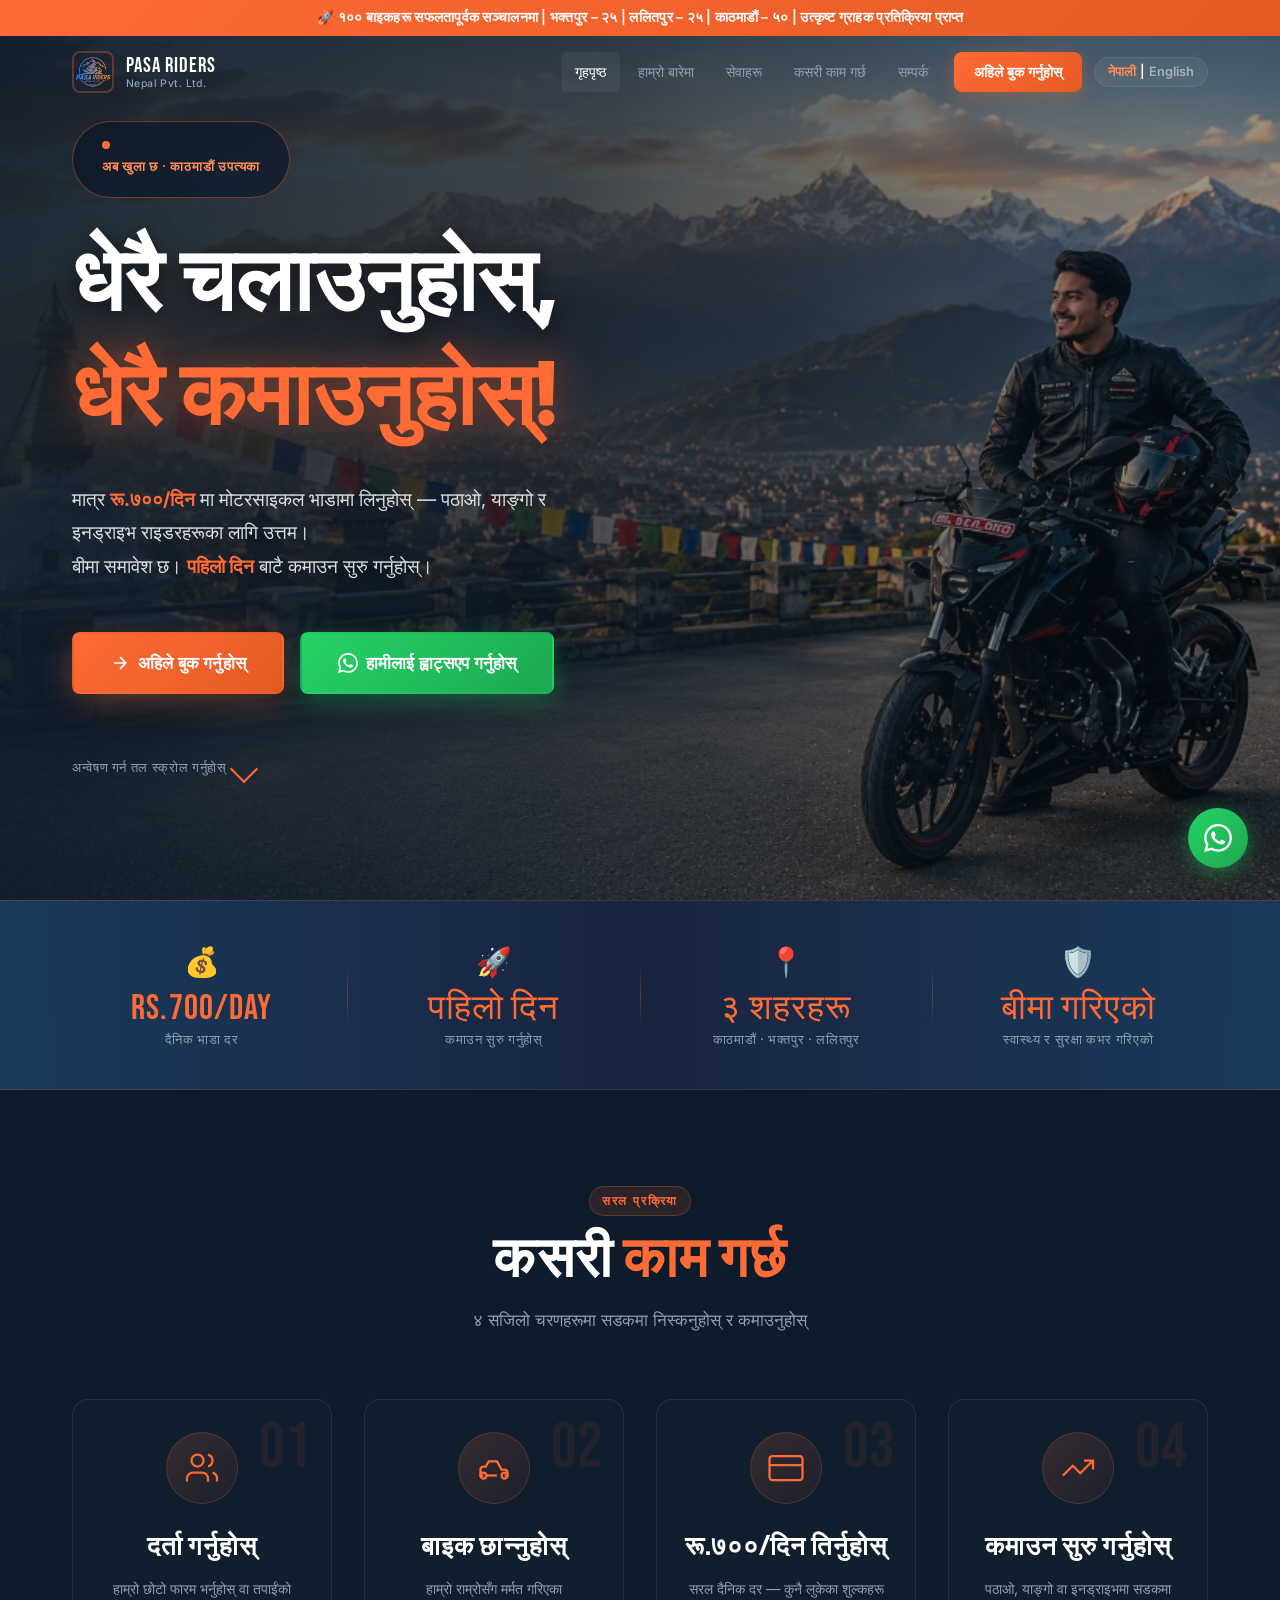
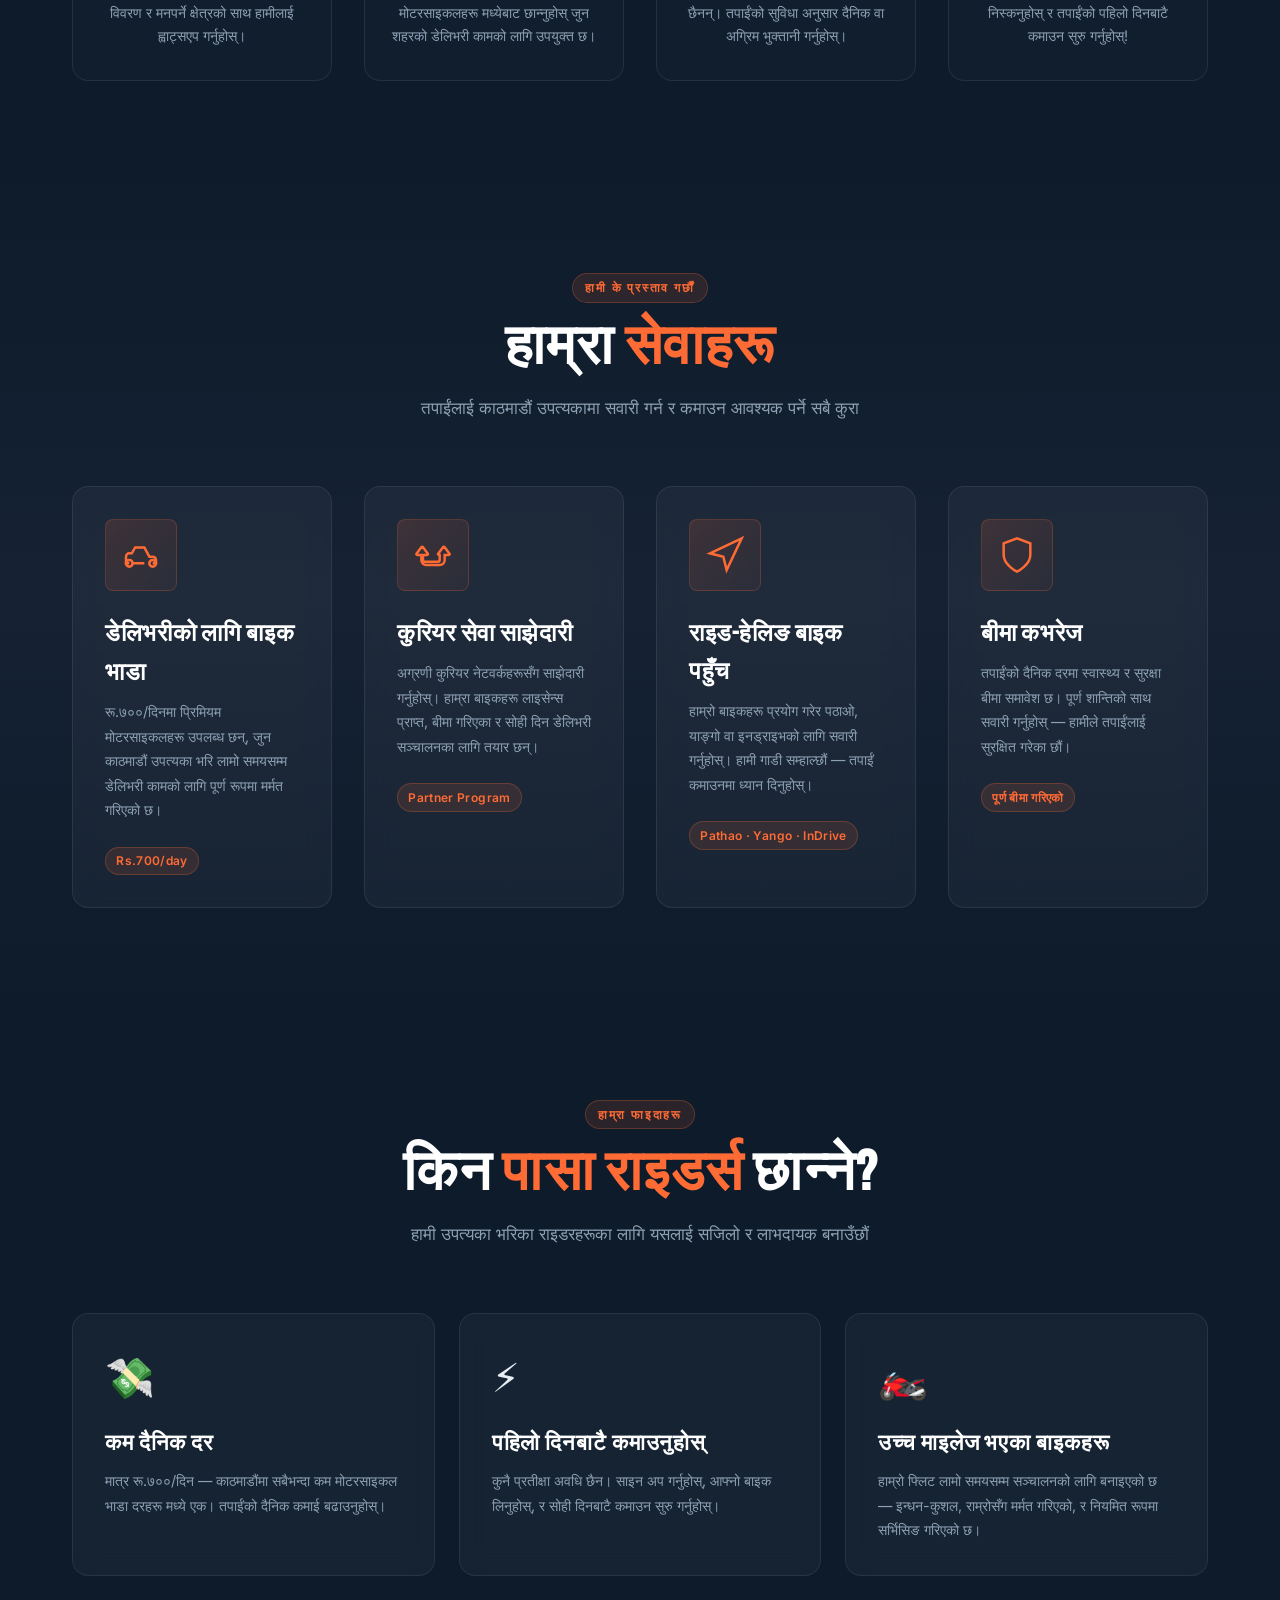
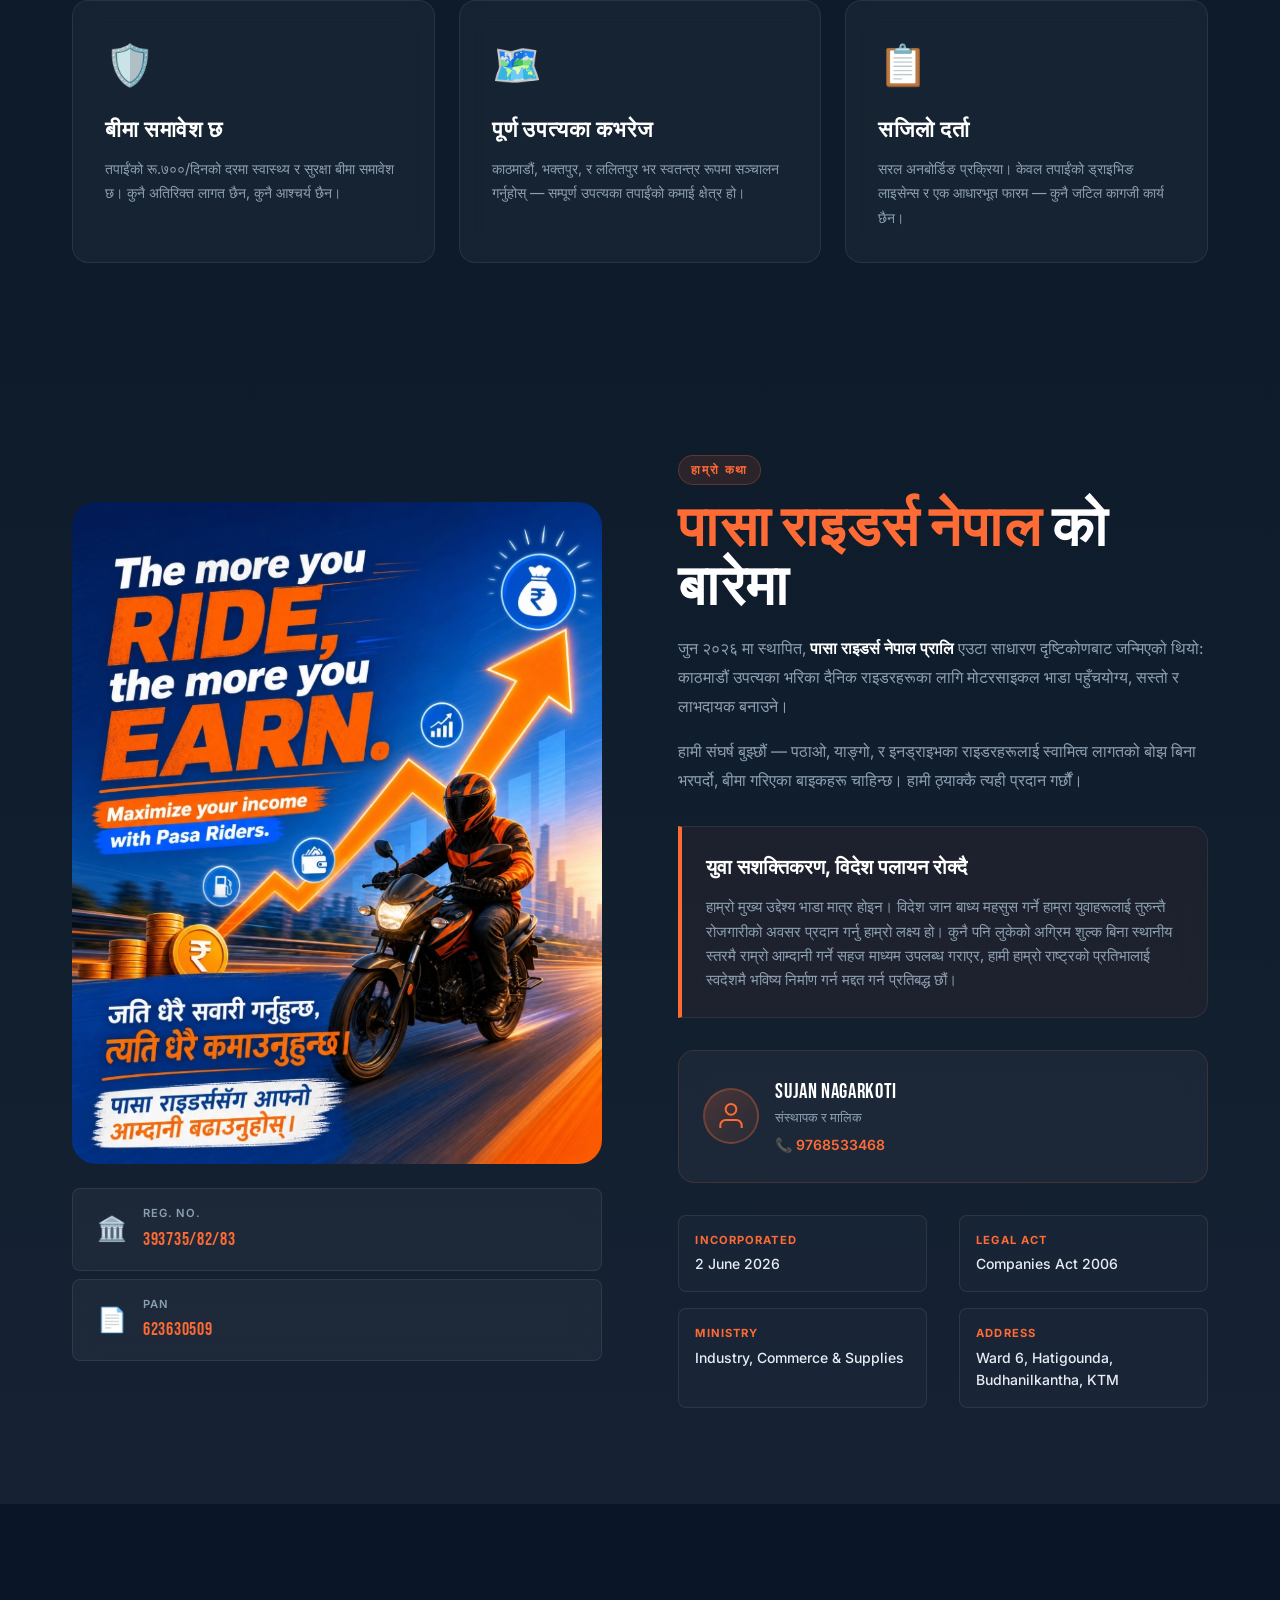
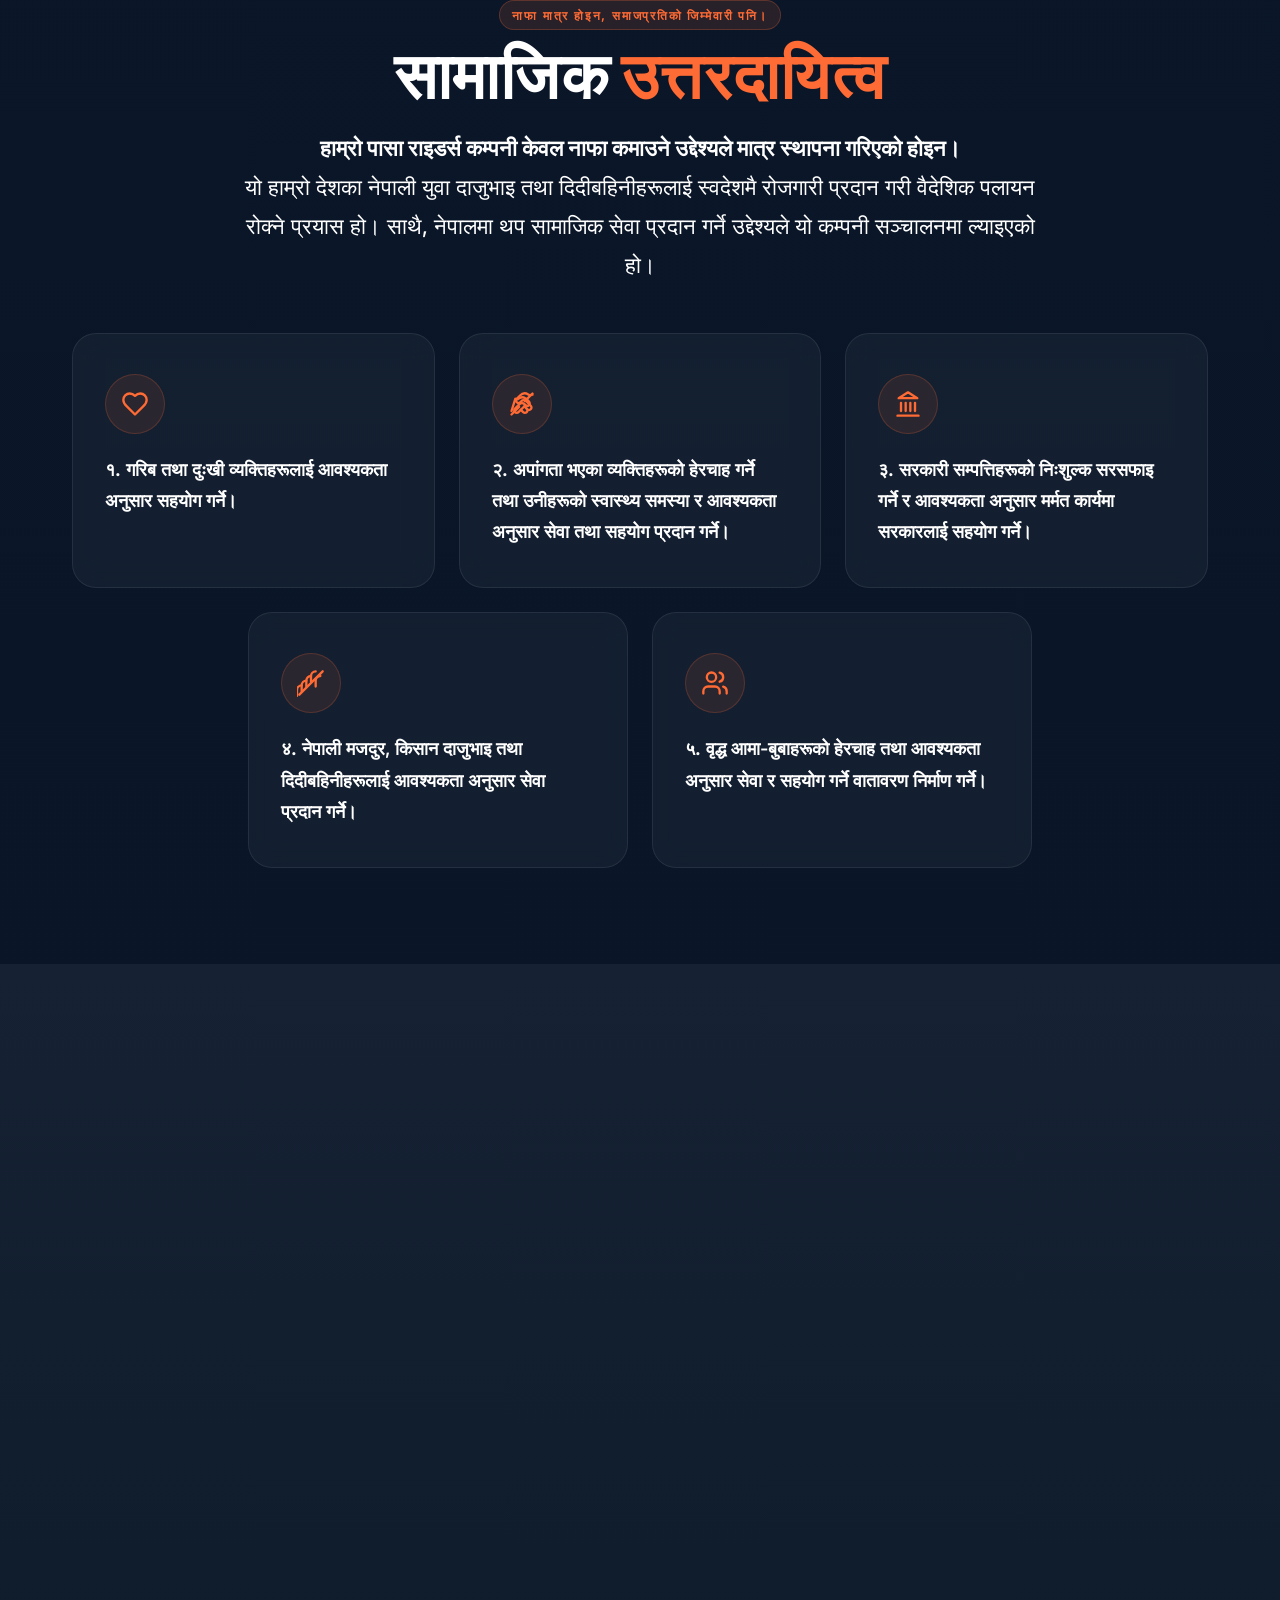
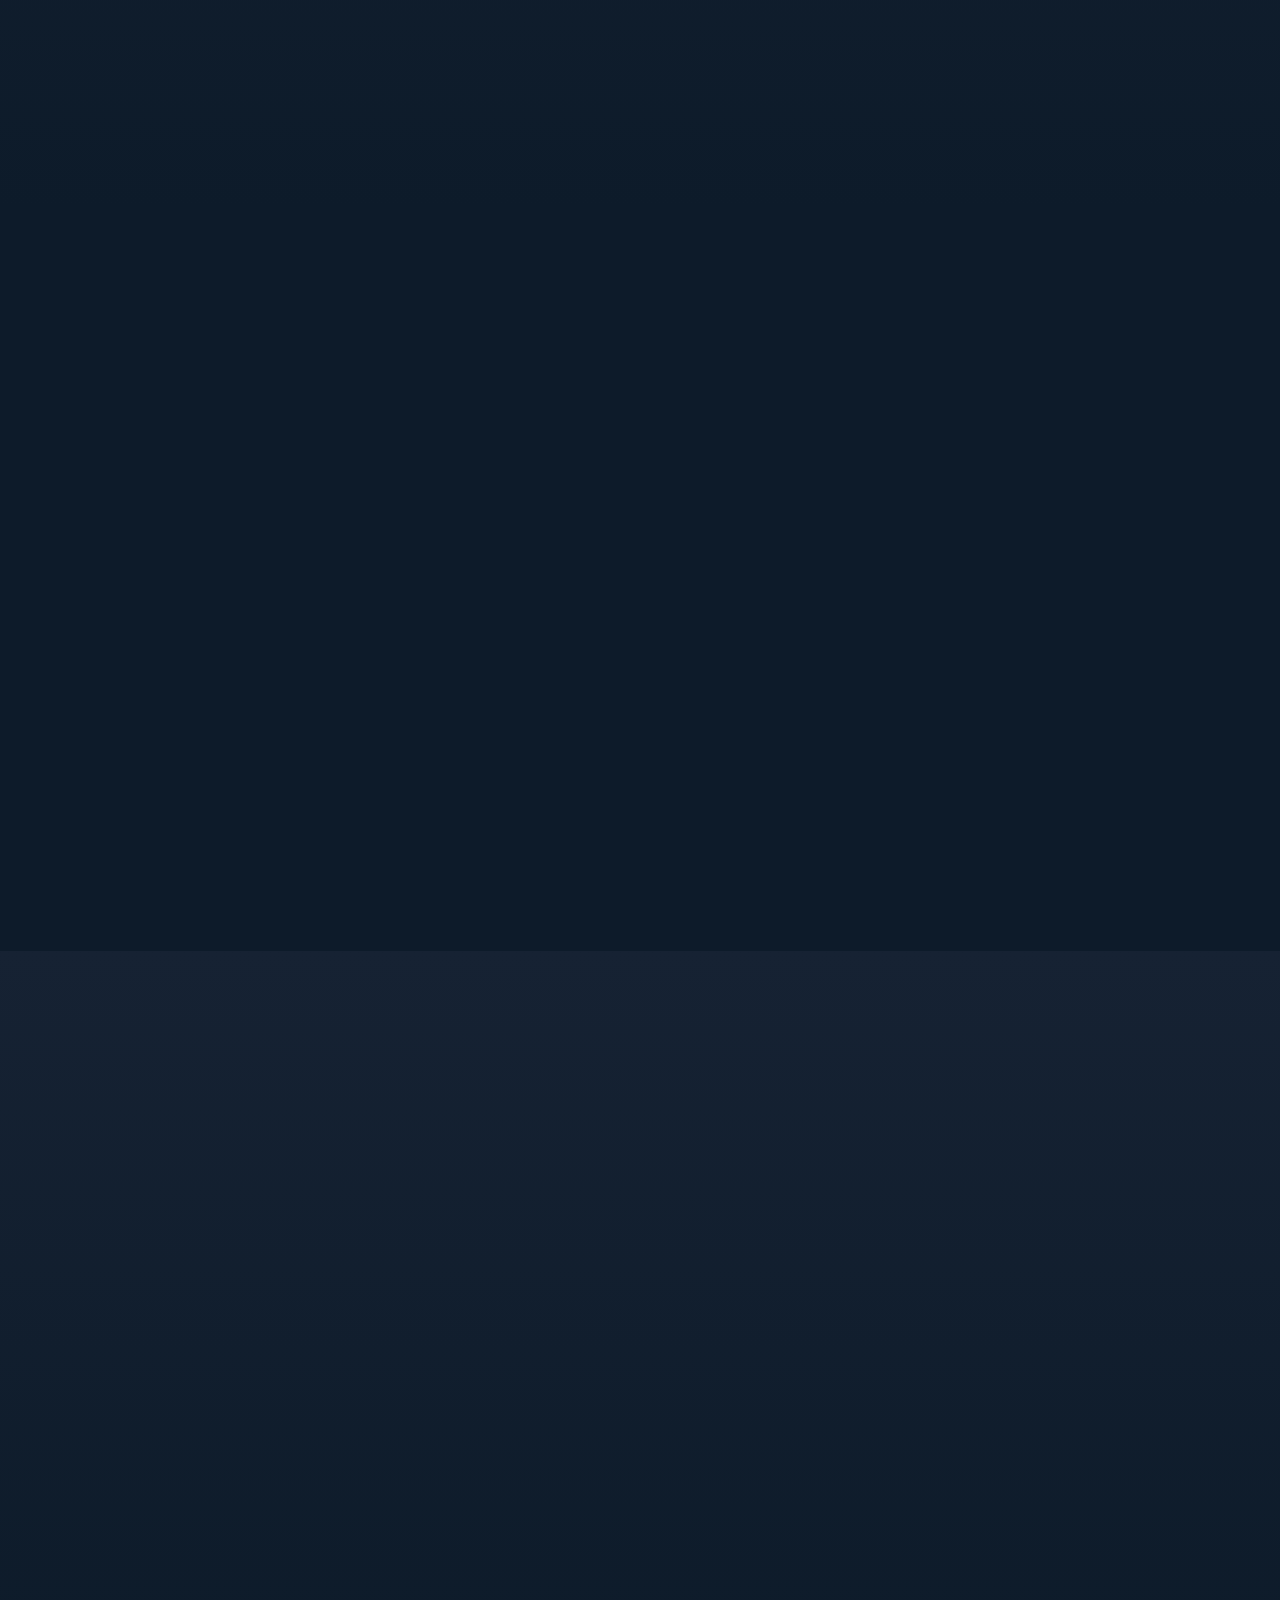
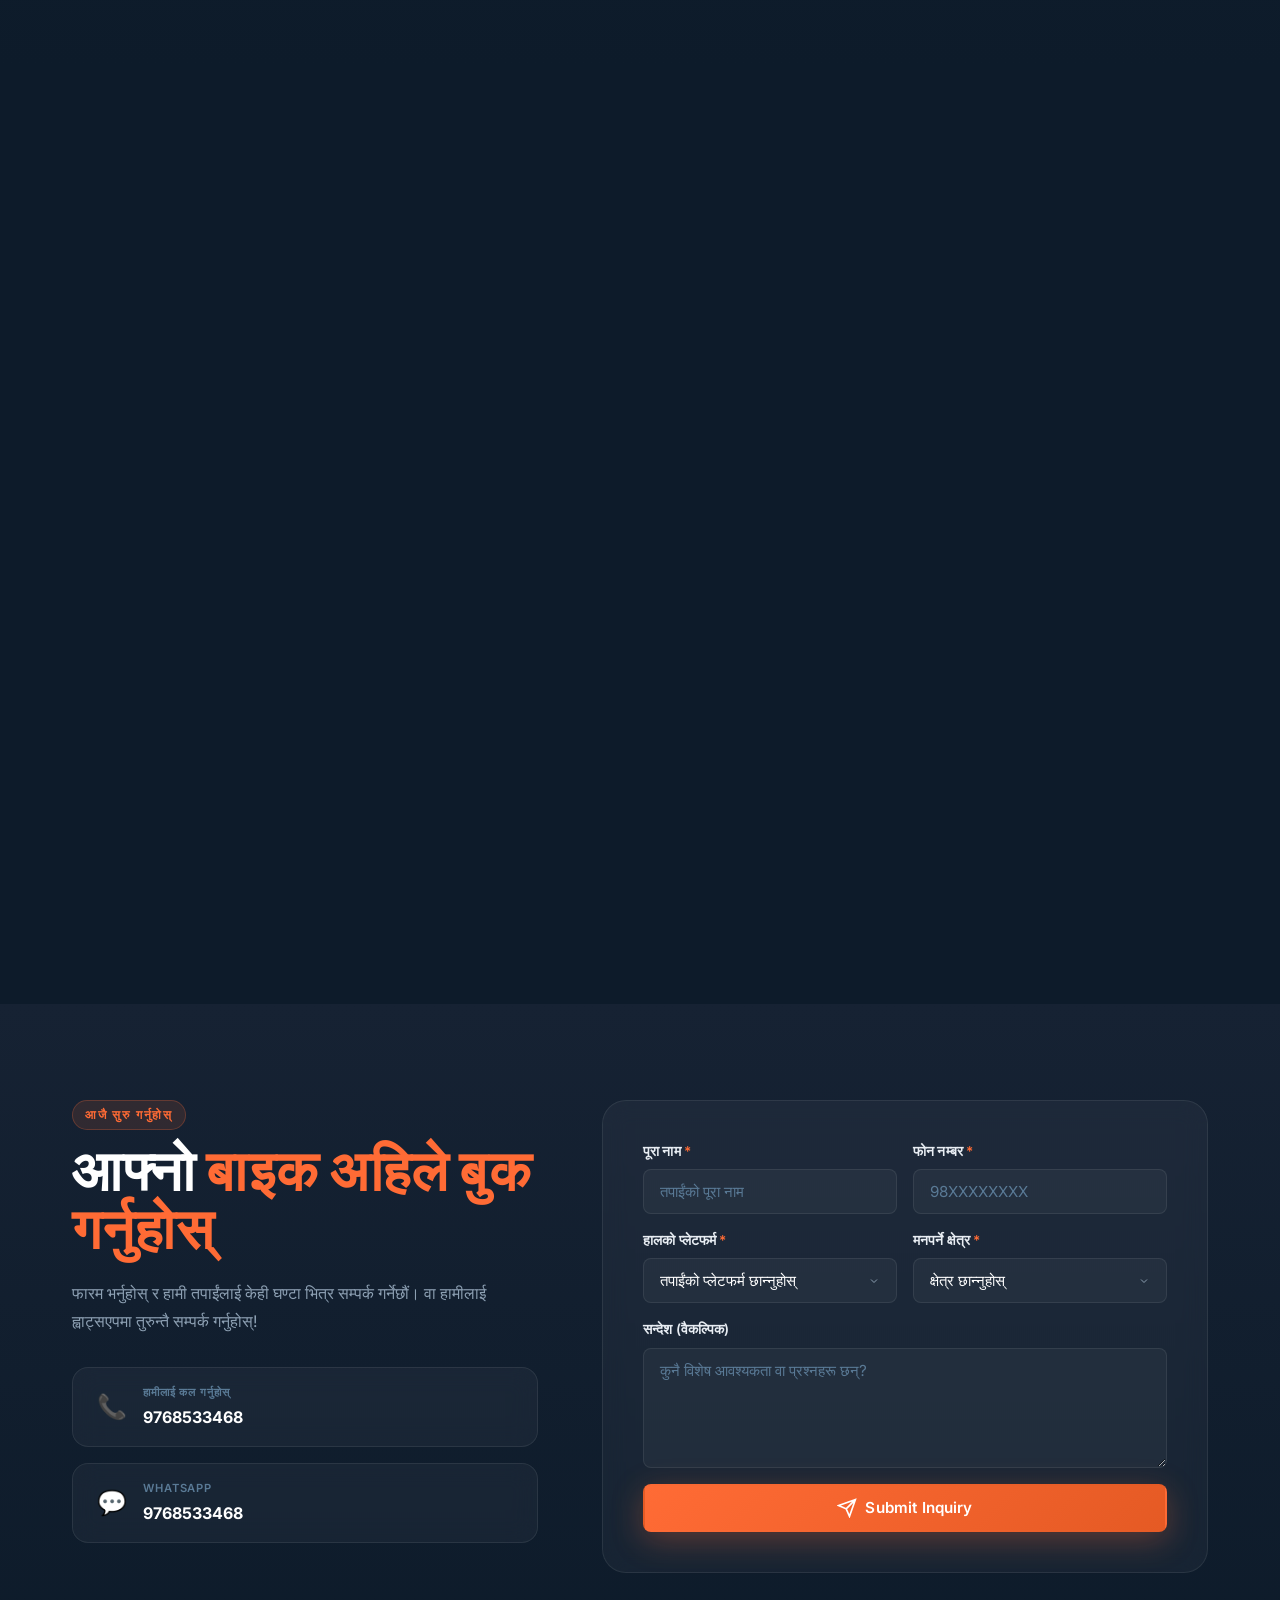
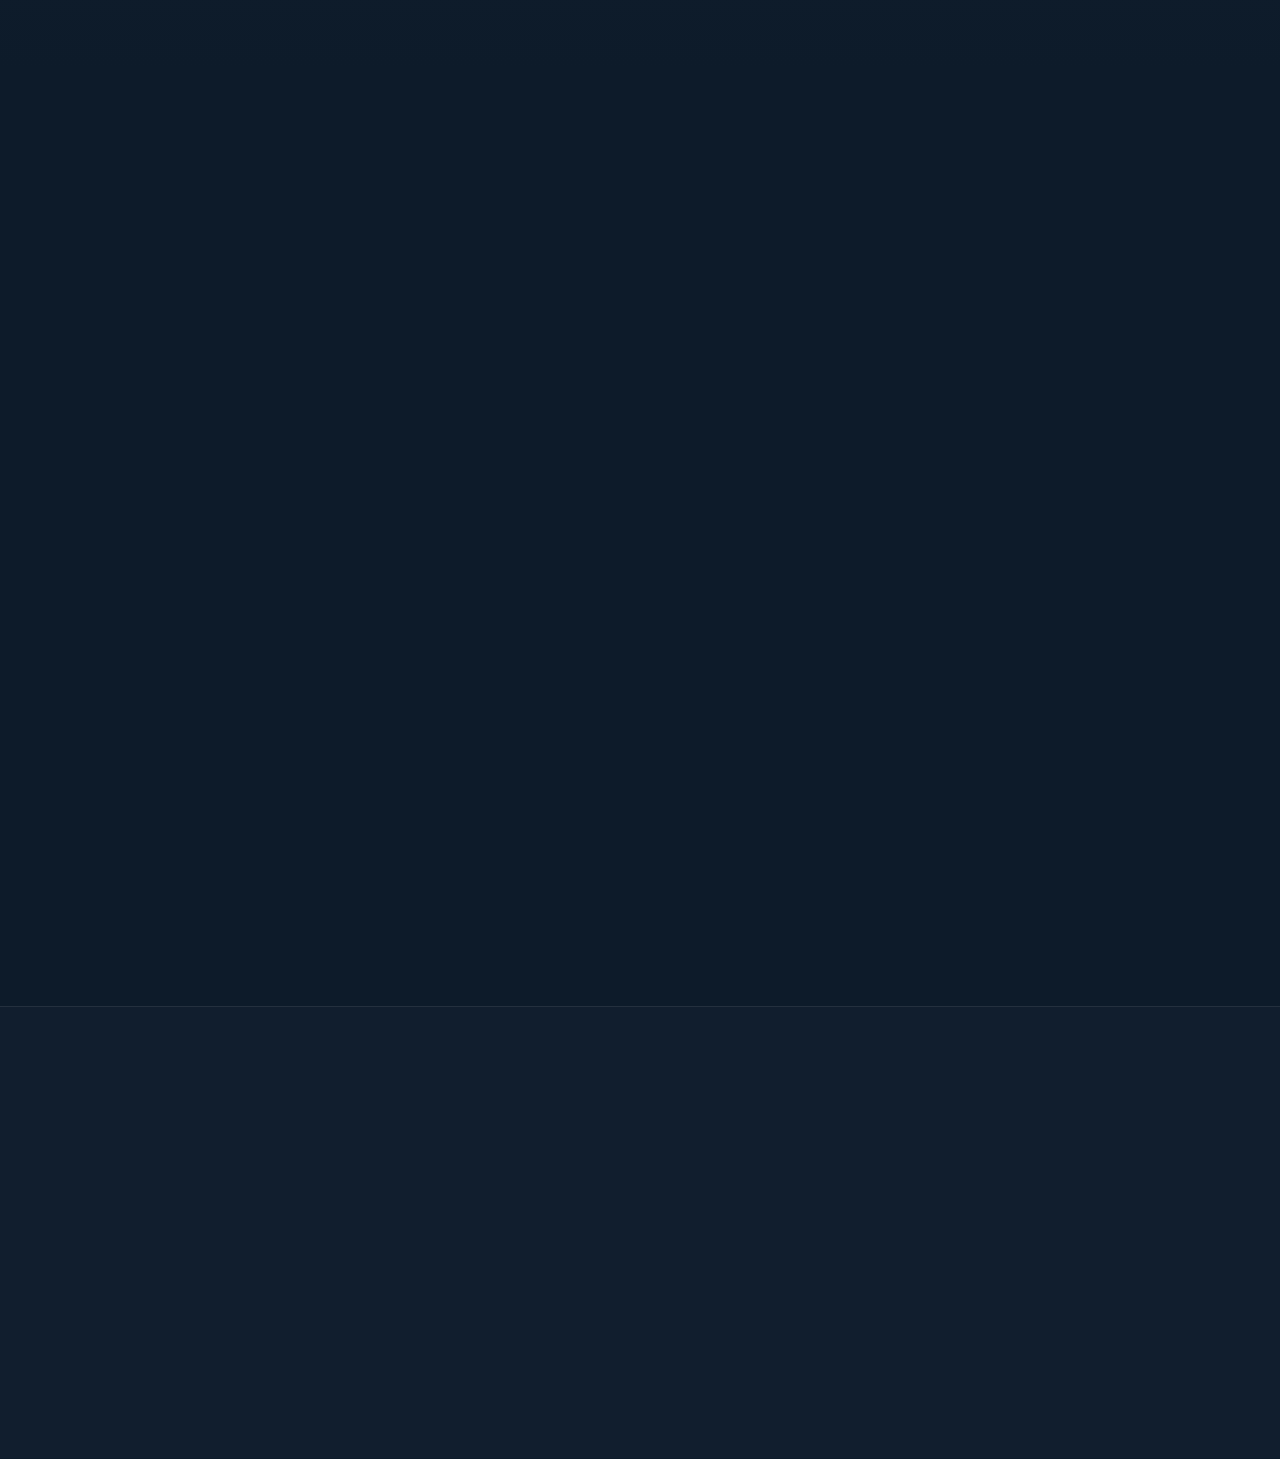
==== commit 545fb4b5: "Add files via upload updated" ====
--- a/index.html
+++ b/index.html
@@ -106,6 +106,14 @@
 </head>
 
 <body>
+  <!-- ===== ANNOUNCEMENT BAR ===== -->
+  <div class="announcement-bar">
+    <div class="container announcement-bar__inner">
+      <span class="lang-text" data-en="🚀 100 Bikes Successfully Operating | Bhaktapur – 25 | Lalitpur – 25 | Kathmandu – 50 | Excellent Customer Response Received" data-ne="🚀 १०० बाइकहरू सफलतापूर्वक सञ्चालनमा | भक्तपुर – २५ | ललितपुर – २५ | काठमाडौं – ५० | उत्कृष्ट ग्राहक प्रतिक्रिया प्राप्त">
+        🚀 100 Bikes Successfully Operating | Bhaktapur – 25 | Lalitpur – 25 | Kathmandu – 50 | Excellent Customer Response Received
+      </span>
+    </div>
+  </div>
 
   <!-- ===== FLOATING WHATSAPP BUTTON ===== -->
   <a href="https://wa.me/9779768533468?text=Hi%2C%20I%27m%20interested%20in%20renting%20a%20bike%20from%20Pasa%20Riders%20Nepal!"
@@ -146,8 +154,13 @@
         <li>
           <a href="https://wa.me/9779768533468?text=Hi%2C%20I%27m%20interested%20in%20renting%20a%20bike!"
             class="nav__cta" target="_blank" rel="noopener noreferrer">
-            Book Now
+            <span class="lang-text" data-en="Book Now" data-ne="अहिले बुक गर्नुहोस्">Book Now</span>
           </a>
+        </li>
+        <li class="lang-switch-wrapper">
+          <button id="langToggle" class="lang-toggle" aria-label="Toggle Language">
+            <span class="lang-ne">नेपाली</span> | <span class="lang-en active">English</span>
+          </button>
         </li>
       </ul>
     </nav>
@@ -161,9 +174,15 @@
       <div class="hero__particles" aria-hidden="true" id="particles"></div>
 
       <div class="hero__content container">
-        <div class="hero__badge reveal">
-          <span class="badge-dot" aria-hidden="true"></span>
-          Now Open · Kathmandu Valley
+        <div class="hero__badge hero__badge--large reveal glass">
+          <div class="lang-text" data-en="<span class='badge-dot' aria-hidden='true'></span><strong>Now Open · Kathmandu Valley, Bhaktapur, Lalitpur</strong>" data-ne="<span class='badge-dot' aria-hidden='true'></span><strong>अब खुला छ · काठमाडौं उपत्यका, भक्तपुर, ललितपुर</strong>">
+            <span class="badge-dot" aria-hidden="true"></span>
+            <strong>Now Open · Kathmandu Valley, Bhaktapur, Lalitpur</strong>
+          </div>
+          <div class="hero__badge-stats lang-text" data-en="<strong>100+ Bikes Operating in 3 Cities</strong><br/>Bhaktapur: 25 | Lalitpur: 25 | Kathmandu: 50" data-ne="<strong>३ शहरहरूमा १००+ बाइक सञ्चालनमा</strong><br/>भक्तपुर: २५ | ललितपुर: २५ | काठमाडौं: ५०">
+            <strong>100+ Bikes Operating in 3 Cities</strong><br/>
+            Bhaktapur: 25 | Lalitpur: 25 | Kathmandu: 50
+          </div>
         </div>
         <h1 class="hero__headline reveal">
           Ride More,<br />
@@ -428,11 +447,7 @@
       <div class="container about__layout">
         <div class="about__visual reveal">
           <div class="about__img-wrap">
-            <div class="about__img-bg" aria-hidden="true"></div>
-            <div class="about__badge-float glass" aria-label="Established 2026">
-              <span class="about__badge-year">2026</span>
-              <span class="about__badge-text">Established</span>
-            </div>
+            <img src="assets/poster.jpg" alt="The more you ride, the more you earn" class="about__poster-img" loading="lazy" />
           </div>
           <div class="about__cert-cards">
             <div class="cert-mini glass">
@@ -464,6 +479,12 @@
             We understand the hustle — platform riders on Pathao, Yango, and InDrive need reliable, insured bikes
             without the burden of ownership costs. That's exactly what we provide.
           </p>
+          <div class="about__mission glass">
+            <h3 class="about__mission-title lang-text" data-en="Empowering Youth, Stopping Migration" data-ne="युवा सशक्तिकरण, विदेश पलायन रोक्दै">Empowering Youth, Stopping Migration</h3>
+            <p class="about__mission-text lang-text" data-en="Our motive goes beyond rentals. We aim to provide immediate employment opportunities to our youth who feel forced to go abroad. By offering an accessible way to earn a decent living locally with zero upfront hidden costs, we are committed to retaining our nation's talent and helping them build a future at home." data-ne="हाम्रो मुख्य उद्देश्य भाडा मात्र होइन। विदेश जान बाध्य महसुस गर्ने हाम्रा युवाहरूलाई तुरुन्तै रोजगारीको अवसर प्रदान गर्नु हाम्रो लक्ष्य हो। कुनै पनि लुकेको अग्रिम शुल्क बिना स्थानीय स्तरमै राम्रो आम्दानी गर्ने सहज माध्यम उपलब्ध गराएर, हामी हाम्रो राष्ट्रको प्रतिभालाई स्वदेशमै भविष्य निर्माण गर्न मद्दत गर्न प्रतिबद्ध छौं।">
+              Our motive goes beyond rentals. We aim to provide immediate employment opportunities to our youth who feel forced to go abroad. By offering an accessible way to earn a decent living locally with zero upfront hidden costs, we are committed to retaining our nation's talent and helping them build a future at home.
+            </p>
+          </div>
 
           <div class="about__owner glass">
             <div class="about__owner-avatar" aria-hidden="true">
@@ -496,6 +517,143 @@
             <div class="about__detail">
               <span class="about__detail-label">Address</span>
               <span class="about__detail-value">Ward 6, Hatigounda, Budhanilkantha, KTM</span>
+            </div>
+          </div>
+        </div>
+      </div>
+    </section>
+
+    <!-- ===== MISSION & SOCIAL RESPONSIBILITY ===== -->
+    <section class="mission section" id="mission" aria-labelledby="mission-title" style="position:relative; overflow:hidden;">
+      <div class="mission__bg" style="position:absolute; inset:0; background: linear-gradient(rgba(10, 22, 40, 0.85), rgba(10, 22, 40, 0.95)), url('https://images.unsplash.com/photo-1544620347-c4fd4a3d5957?auto=format&fit=crop&q=80&w=1200') center/cover no-repeat; z-index:-1;"></div>
+      <div class="container">
+        <div class="section-header reveal" style="max-width: 800px; margin: 0 auto 3rem; text-align: center;">
+          <span class="section-tag lang-text" data-en="Not just profit, but responsibility towards society" data-ne="नाफा मात्र होइन, समाजप्रतिको जिम्मेवारी पनि।">Not just profit, but responsibility towards society</span>
+          <h2 class="section-title" id="mission-title">
+            <span class="lang-text" data-en="Social <span class='highlight'>Responsibility</span>" data-ne="सामाजिक <span class='highlight'>उत्तरदायित्व</span>">Social <span class="highlight">Responsibility</span></span>
+          </h2>
+          <p class="section-desc lang-text" data-en="<strong>Pasa Riders is not established solely for the purpose of making a profit.</strong><br/>It is an effort to stop the migration of our Nepali brothers and sisters by providing them with employment within our own country. In addition, this company was launched with the objective of providing further social services in Nepal." data-ne="<strong>हाम्रो पासा राइडर्स कम्पनी केवल नाफा कमाउने उद्देश्यले मात्र स्थापना गरिएको होइन।</strong><br/>यो हाम्रो देशका नेपाली युवा दाजुभाइ तथा दिदीबहिनीहरूलाई स्वदेशमै रोजगारी प्रदान गरी वैदेशिक पलायन रोक्ने प्रयास हो। साथै, नेपालमा थप सामाजिक सेवा प्रदान गर्ने उद्देश्यले यो कम्पनी सञ्चालनमा ल्याइएको हो।">
+            <strong>Pasa Riders is not established solely for the purpose of making a profit.</strong><br/>
+            It is an effort to stop the migration of our Nepali brothers and sisters by providing them with employment within our own country. In addition, this company was launched with the objective of providing further social services in Nepal.
+          </p>
+        </div>
+
+        <div class="mission-grid">
+          <div class="mission-card glass reveal">
+            <div class="mission-card__icon" aria-hidden="true">
+              <svg xmlns="http://www.w3.org/2000/svg" width="28" height="28" viewBox="0 0 24 24" fill="none" stroke="currentColor" stroke-width="2" stroke-linecap="round" stroke-linejoin="round"><path d="M19 14c1.49-1.46 3-3.21 3-5.5A5.5 5.5 0 0 0 16.5 3c-1.76 0-3 .5-4.5 2-1.5-1.5-2.74-2-4.5-2A5.5 5.5 0 0 0 2 8.5c0 2.3 1.5 4.05 3 5.5l7 7Z"/></svg>
+            </div>
+            <p class="mission-card__text lang-text" data-en="<strong>1.</strong> Helping poor and distressed people according to their needs." data-ne="<strong>१.</strong> गरिब तथा दुःखी व्यक्तिहरूलाई आवश्यकता अनुसार सहयोग गर्ने।">
+              <strong>1.</strong> Helping poor and distressed people according to their needs.
+            </p>
+          </div>
+          
+          <div class="mission-card glass reveal">
+            <div class="mission-card__icon" aria-hidden="true">
+              <svg xmlns="http://www.w3.org/2000/svg" width="28" height="28" viewBox="0 0 24 24" fill="none" stroke="currentColor" stroke-width="2" stroke-linecap="round" stroke-linejoin="round"><path d="m11 17 2 2a1 1 0 1 0 3-3"/><path d="m14 14 2.5 2.5a1 1 0 1 0 3-3l-3.88-3.88a3 3 0 0 0-4.24 0l-.88.88a1 1 0 1 1-3-3l2.81-2.81a5.79 5.79 0 0 1 7.06-.87l.47.28a2 2 0 0 0 1.42.25L21 4"/><path d="m21 3-6.5 6.5"/><path d="M3 21l6.5-6.5"/><path d="M14.5 13.5 9 19a1 1 0 1 1-3-3l3.88-3.88a3 3 0 0 1 4.24 0l.88.88a1 1 0 1 0 3-3l-2.81-2.81a5.79 5.79 0 0 0-7.06.87l-.47-.28a2 2 0 0 1-1.42-.25L3 18"/></svg>
+            </div>
+            <p class="mission-card__text lang-text" data-en="<strong>2.</strong> Caring for people with disabilities and providing services and support according to their health problems and needs." data-ne="<strong>२.</strong> अपांगता भएका व्यक्तिहरूको हेरचाह गर्ने तथा उनीहरूको स्वास्थ्य समस्या र आवश्यकता अनुसार सेवा तथा सहयोग प्रदान गर्ने।">
+              <strong>2.</strong> Caring for people with disabilities and providing services and support according to their health problems and needs.
+            </p>
+          </div>
+
+          <div class="mission-card glass reveal">
+            <div class="mission-card__icon" aria-hidden="true">
+              <svg xmlns="http://www.w3.org/2000/svg" width="28" height="28" viewBox="0 0 24 24" fill="none" stroke="currentColor" stroke-width="2" stroke-linecap="round" stroke-linejoin="round"><line x1="3" x2="21" y1="22" y2="22"/><line x1="6" x2="6" y1="18" y2="11"/><line x1="10" x2="10" y1="18" y2="11"/><line x1="14" x2="14" y1="18" y2="11"/><line x1="18" x2="18" y1="18" y2="11"/><polygon points="12 2 20 7 4 7"/></svg>
+            </div>
+            <p class="mission-card__text lang-text" data-en="<strong>3.</strong> Cleaning government properties free of cost and assisting the government in maintenance work as needed." data-ne="<strong>३.</strong> सरकारी सम्पत्तिहरूको निःशुल्क सरसफाइ गर्ने र आवश्यकता अनुसार मर्मत कार्यमा सरकारलाई सहयोग गर्ने।">
+              <strong>3.</strong> Cleaning government properties free of cost and assisting the government in maintenance work as needed.
+            </p>
+          </div>
+
+          <div class="mission-card glass reveal">
+            <div class="mission-card__icon" aria-hidden="true">
+              <svg xmlns="http://www.w3.org/2000/svg" width="28" height="28" viewBox="0 0 24 24" fill="none" stroke="currentColor" stroke-width="2" stroke-linecap="round" stroke-linejoin="round"><path d="M2 22 22 2"/><path d="M16 2a4 4 0 0 0-4 4v5"/><path d="M20 6a4 4 0 0 0-4 4v5"/><path d="M12 6a4 4 0 0 0-4 4v5"/><path d="M8 10a4 4 0 0 0-4 4v5"/><path d="M4 14a4 4 0 0 0-4 4v5"/></svg>
+            </div>
+            <p class="mission-card__text lang-text" data-en="<strong>4.</strong> Providing services to Nepali laborers, farmers, brothers, and sisters according to their needs." data-ne="<strong>४.</strong> नेपाली मजदुर, किसान दाजुभाइ तथा दिदीबहिनीहरूलाई आवश्यकता अनुसार सेवा प्रदान गर्ने।">
+              <strong>4.</strong> Providing services to Nepali laborers, farmers, brothers, and sisters according to their needs.
+            </p>
+          </div>
+
+          <div class="mission-card glass reveal">
+            <div class="mission-card__icon" aria-hidden="true">
+              <svg xmlns="http://www.w3.org/2000/svg" width="28" height="28" viewBox="0 0 24 24" fill="none" stroke="currentColor" stroke-width="2" stroke-linecap="round" stroke-linejoin="round"><path d="M16 21v-2a4 4 0 0 0-4-4H6a4 4 0 0 0-4 4v2"/><circle cx="9" cy="7" r="4"/><path d="M22 21v-2a4 4 0 0 0-3-3.87"/><path d="M16 3.13a4 4 0 0 1 0 7.75"/></svg>
+            </div>
+            <p class="mission-card__text lang-text" data-en="<strong>5.</strong> Creating an environment to care for elderly parents and provide service and support as needed." data-ne="<strong>५.</strong> वृद्ध आमा-बुबाहरूको हेरचाह तथा आवश्यकता अनुसार सेवा र सहयोग गर्ने वातावरण निर्माण गर्ने।">
+              <strong>5.</strong> Creating an environment to care for elderly parents and provide service and support as needed.
+            </p>
+          </div>
+        </div>
+      </div>
+    </section>
+
+    <!-- ===== REVIEWS SECTION ===== -->
+    <section class="testimonials section" id="reviews" aria-labelledby="reviews-title">
+      <div class="container">
+        <div class="section-header reveal">
+          <span class="section-tag lang-text" data-en="Real Stories" data-ne="वास्तविक कथाहरू">Real Stories</span>
+          <h2 class="section-title" id="reviews-title"><span class="highlight lang-text" data-en="Rider Reviews" data-ne="राइडर समीक्षाहरू">Rider Reviews</span></h2>
+          
+          <div class="reviews-banner glass">
+            <h3 class="lang-text" data-en="100 Bikes Successfully Operating" data-ne="१०० बाइकहरू सफलतापूर्वक सञ्चालनमा">100 Bikes Successfully Operating</h3>
+            <p class="lang-text" data-en="<strong>Bhaktapur – 25 | Lalitpur – 25 | Kathmandu – 50</strong>" data-ne="<strong>भक्तपुर – २५ | ललितपुर – २५ | काठमाडौं – ५०</strong>"><strong>Bhaktapur – 25 | Lalitpur – 25 | Kathmandu – 50</strong></p>
+            <span class="reviews-banner-tag lang-text" data-en="Excellent Customer Response Received" data-ne="उत्कृष्ट ग्राहक प्रतिक्रिया प्राप्त">Excellent Customer Response Received</span>
+          </div>
+        </div>
+
+        <div class="reviews-grid">
+          <div class="review-card glass reveal">
+            <p class="review-card__text lang-text" data-en="“Pasa Riders helped me start earning the very next day. No complex paperwork and the bike is perfectly maintained!”" data-ne="“पासा राइडर्सले मलाई भोलिपल्टैबाट कमाउन सुरु गर्न मद्दत गर्यो। कुनै जटिल कागजी कार्य छैन र बाइक पूर्ण रूपमा मर्मत गरिएको छ!”">“Pasa Riders helped me start earning the very next day. No complex paperwork and the bike is perfectly maintained!”</p>
+            <div class="review-card__author">
+              <img src="assets/nepali_rider_1.png" alt="Rider 1" class="review-card__img" loading="lazy" />
+              <div>
+                <div class="review-card__name">Sujan T.</div>
+                <div class="review-card__platform">Pathao Rider</div>
+              </div>
+            </div>
+          </div>
+          
+          <div class="review-card glass reveal">
+            <p class="review-card__text lang-text" data-en="“The Rs.700/day rate with insurance is the best deal in Kathmandu. I feel safe and make good money.”" data-ne="“बीमा सहितको रू.७००/दिनको दर काठमाडौंमा सबैभन्दा राम्रो सम्झौता हो। म सुरक्षित महसुस गर्छु र राम्रो पैसा कमाउँछु।”">“The Rs.700/day rate with insurance is the best deal in Kathmandu. I feel safe and make good money.”</p>
+            <div class="review-card__author">
+              <img src="assets/nepali_rider_2.png" alt="Rider 2" class="review-card__img" loading="lazy" />
+              <div>
+                <div class="review-card__name">Bishal G.</div>
+                <div class="review-card__platform">InDrive Rider</div>
+              </div>
+            </div>
+          </div>
+
+          <div class="review-card glass reveal">
+            <p class="review-card__text lang-text" data-en="“I was thinking of going abroad, but thanks to Pasa Riders, I now earn a respectful living right here at home.”" data-ne="“म विदेश जाने सोचमा थिएँ, तर पासा राइडर्सलाई धन्यवाद, म अब आफ्नै घरमा सम्मानजनक जीवनयापन गर्छु।”">“I was thinking of going abroad, but thanks to Pasa Riders, I now earn a respectful living right here at home.”</p>
+            <div class="review-card__author">
+              <img src="assets/nepali_rider_3.png" alt="Rider 3" class="review-card__img" loading="lazy" />
+              <div>
+                <div class="review-card__name">Ramesh M.</div>
+                <div class="review-card__platform">Yango Rider</div>
+              </div>
+            </div>
+          </div>
+
+          <div class="review-card glass reveal">
+            <p class="review-card__text lang-text" data-en="“Very supportive team! My bike had a minor issue and they fixed it instantly. Highly recommended.”" data-ne="“धेरै सहयोगी टोली! मेरो बाइकमा सानो समस्या थियो र उनीहरूले तुरुन्तै ठीक गरे। अत्यधिक सिफारिस गरिएको।”">“Very supportive team! My bike had a minor issue and they fixed it instantly. Highly recommended.”</p>
+            <div class="review-card__author">
+              <img src="assets/nepali_rider_4.png" alt="Rider 4" class="review-card__img" loading="lazy" />
+              <div>
+                <div class="review-card__name">Anil P.</div>
+                <div class="review-card__platform">Delivery Partner</div>
+              </div>
+            </div>
+          </div>
+
+          <div class="review-card glass reveal">
+            <p class="review-card__text lang-text" data-en="“Great initiative for Nepali youth. Easy onboarding process and I started making trips the same afternoon.”" data-ne="“नेपाली युवाहरूका लागि राम्रो पहल। सजिलो अनबोर्डिङ प्रक्रिया र मैले त्यही दिउँसो यात्राहरू गर्न सुरु गरें।”">“Great initiative for Nepali youth. Easy onboarding process and I started making trips the same afternoon.”</p>
+            <div class="review-card__author">
+              <img src="assets/nepali_rider_5.png" alt="Rider 5" class="review-card__img" loading="lazy" />
+              <div>
+                <div class="review-card__name">Prakash S.</div>
+                <div class="review-card__platform">Pathao Rider</div>
+              </div>
             </div>
           </div>
         </div>
@@ -811,6 +969,13 @@
                   <div class="contact-info__label">WhatsApp</div>
                   <a href="https://wa.me/9779768533468" class="contact-info__value contact-info__link" target="_blank"
                     rel="noopener noreferrer">9768533468</a>
+                </div>
+              </div>
+              <div class="contact-info__item">
+                <div class="contact-info__icon" aria-hidden="true">✉️</div>
+                <div>
+                  <div class="contact-info__label lang-text" data-en="Email" data-ne="इमेल">Email</div>
+                  <a href="mailto:pasaridersnepal@gmail.com" class="contact-info__value contact-info__link">pasaridersnepal@gmail.com</a>
                 </div>
               </div>
               <div class="contact-info__item">
@@ -939,6 +1104,7 @@
   </button>
 
   <script src="script.js"></script>
+  <script src="lang.js"></script>
 </body>
 
 </html>
--- a/style.css
+++ b/style.css
@@ -67,6 +67,7 @@
   --glass-border:  rgba(255, 255, 255, 0.08);
   --glass-blur:    12px;
 }
+
 
 /* ===== 2. RESET & BASE ===== */
 *, *::before, *::after {
@@ -300,13 +301,14 @@
 /* ===== 6. HEADER & NAV ===== */
 .header {
   position: fixed;
-  top: 0;
+  top: 36px;
   left: 0;
   right: 0;
   z-index: 900;
   height: var(--nav-h);
   transition: background var(--duration-base) var(--ease-smooth),
-              box-shadow var(--duration-base) var(--ease-smooth);
+              box-shadow var(--duration-base) var(--ease-smooth),
+              top var(--duration-base) var(--ease-smooth);
 }
 
 .header.scrolled {
@@ -439,7 +441,7 @@
 .hero__bg {
   position: absolute;
   inset: 0;
-  background: url('assets/hero.jpg') center center / cover no-repeat;
+  background: url('assets/hero-v4.jpg') center center / cover no-repeat;
   transform: scale(1.05);
   transition: transform 8s ease-out;
   will-change: transform;
@@ -533,6 +535,14 @@
   text-shadow: 0 4px 24px rgba(0,0,0,0.5);
 }
 
+body.lang-ne .hero__headline {
+  font-family: var(--font-body);
+  font-weight: 800;
+  line-height: 1.3;
+  font-size: clamp(2.5rem, 7vw, 5.5rem);
+  letter-spacing: normal;
+}
+
 .hero__headline .highlight {
   display: block;
   -webkit-text-stroke: 0;
@@ -884,33 +894,11 @@
   overflow: hidden;
 }
 
-.about__img-bg {
+.about__poster-img {
   width: 100%;
   height: 100%;
-  background: linear-gradient(135deg, var(--clr-dark) 0%, #0a1628 100%);
-  border: 1px solid var(--clr-dark-border);
-  border-radius: var(--radius-lg);
-  position: relative;
-  overflow: hidden;
-}
-
-.about__img-bg::before {
-  content: '🏍️';
-  position: absolute;
-  font-size: 8rem;
-  top: 50%;
-  left: 50%;
-  transform: translate(-50%, -50%);
-  opacity: 0.15;
-}
-
-.about__img-bg::after {
-  content: '';
-  position: absolute;
-  inset: 0;
-  background: linear-gradient(135deg, rgba(255,107,53,0.1) 0%, transparent 70%);
-  border: 1px solid rgba(255,107,53,0.15);
-  border-radius: var(--radius-lg);
+  object-fit: cover;
+  display: block;
 }
 
 .about__badge-float {
@@ -1922,9 +1910,290 @@
   }
 }
 
+/* ===== 22. ANNOUNCEMENT BAR & LANGUAGE SWITCHER ===== */
+.announcement-bar {
+  position: fixed;
+  top: 0;
+  left: 0;
+  right: 0;
+  height: 36px;
+  background: linear-gradient(135deg, var(--clr-primary) 0%, var(--clr-primary-dark) 100%);
+  color: var(--clr-white);
+  text-align: center;
+  font-size: 0.85rem;
+  font-weight: 600;
+  letter-spacing: 0.02em;
+  display: flex;
+  align-items: center;
+  justify-content: center;
+  z-index: 1000;
+  transition: top var(--duration-base) var(--ease-smooth);
+  overflow: hidden;
+}
+
+.announcement-bar.scrolled {
+  top: -36px;
+}
+
+.announcement-bar__inner {
+  white-space: nowrap;
+}
+
+.lang-switch-wrapper {
+  margin-left: 0.5rem;
+  display: flex;
+  align-items: center;
+}
+
+.lang-toggle {
+  background: rgba(255, 255, 255, 0.05);
+  border: 1px solid var(--glass-border);
+  color: var(--clr-white);
+  padding: 0.35rem 0.8rem;
+  border-radius: 20px;
+  font-size: 0.8rem;
+  font-weight: 600;
+  display: flex;
+  align-items: center;
+  gap: 0.25rem;
+  transition: all var(--duration-fast) var(--ease-smooth);
+}
+
+.lang-toggle:hover {
+  background: rgba(255, 255, 255, 0.15);
+  border-color: rgba(255, 255, 255, 0.3);
+}
+
+.lang-toggle span {
+  opacity: 0.5;
+  transition: opacity var(--duration-fast);
+}
+
+.lang-toggle span.active {
+  opacity: 1;
+  color: var(--clr-primary-light);
+  font-weight: 700;
+}
+
+/* Adjust mobile layout if needed */
+@media (max-width: 768px) {
+  .announcement-bar {
+    font-size: 0.75rem;
+  }
+  .lang-switch-wrapper {
+    margin-left: 0;
+    margin-right: 1rem;
+  }
+}
+
 /* ===== 23. PRINT STYLES ===== */
 @media print {
   .header, .whatsapp-float, .back-to-top, .hero__particles { display: none; }
   body { background: white; color: black; }
   .section { break-inside: avoid; }
 }
+
+/* ===== 24. REVIEWS SECTION & EXTRA UI ===== */
+.hero__badge--large {
+  flex-direction: column;
+  align-items: flex-start;
+  padding: 1.2rem 1.8rem;
+  background: rgba(10, 22, 40, 0.65);
+  border: 1px solid rgba(255, 107, 53, 0.4);
+}
+
+.hero__badge-title {
+  display: flex;
+  align-items: center;
+  gap: 0.5rem;
+  margin-bottom: 0.5rem;
+  font-size: 1rem;
+}
+
+.hero__badge-stats {
+  font-size: 0.9rem;
+  opacity: 0.9;
+  line-height: 1.4;
+  color: var(--clr-white);
+  padding-left: 1.5rem;
+}
+
+.about__mission {
+  margin-top: 2rem;
+  padding: 1.5rem;
+  background: rgba(255, 107, 53, 0.05);
+  border-left: 4px solid var(--clr-primary);
+  border-radius: 0 var(--radius-md) var(--radius-md) 0;
+}
+
+.about__mission-title {
+  font-size: 1.25rem;
+  color: var(--clr-white);
+  margin-bottom: 0.75rem;
+}
+
+.about__mission-text {
+  font-size: 0.95rem;
+  color: var(--clr-text-muted);
+  line-height: 1.6;
+}
+
+/* Reviews */
+.reviews-banner {
+  background: linear-gradient(135deg, rgba(255,107,53,0.15) 0%, rgba(255,107,53,0.05) 100%);
+  border: 1px solid rgba(255, 107, 53, 0.3);
+  padding: 1.5rem;
+  border-radius: var(--radius-lg);
+  margin-top: 2rem;
+  display: inline-block;
+  text-align: center;
+}
+
+.reviews-banner h3 {
+  font-size: 1.5rem;
+  color: var(--clr-primary);
+  margin-bottom: 0.5rem;
+}
+
+.reviews-banner p {
+  font-size: 1.1rem;
+  color: var(--clr-white);
+  margin-bottom: 0.5rem;
+}
+
+.reviews-banner-tag {
+  display: inline-block;
+  background: var(--clr-primary);
+  color: var(--clr-white);
+  padding: 0.3rem 0.8rem;
+  border-radius: 20px;
+  font-size: 0.8rem;
+  font-weight: 600;
+  text-transform: uppercase;
+}
+
+.reviews-grid {
+  display: flex;
+  overflow-x: auto;
+  gap: 2rem;
+  margin-top: 4rem;
+  padding-bottom: 2rem;
+  scroll-snap-type: x mandatory;
+  -webkit-overflow-scrolling: touch;
+  scrollbar-width: none; /* Hide scrollbar Firefox */
+}
+.reviews-grid::-webkit-scrollbar {
+  display: none; /* Hide scrollbar Chrome/Safari */
+}
+
+.review-card {
+  min-width: 340px;
+  max-width: 340px;
+  flex: 0 0 auto;
+  scroll-snap-align: start;
+  padding: 2rem;
+  border-radius: var(--radius-lg);
+  display: flex;
+  flex-direction: column;
+  justify-content: space-between;
+}
+
+.review-card__text {
+  font-size: 1rem;
+  font-style: italic;
+  color: var(--clr-text);
+  line-height: 1.6;
+  margin-bottom: 1.5rem;
+}
+
+.review-card__author {
+  display: flex;
+  align-items: center;
+  gap: 1rem;
+  border-top: 1px solid var(--glass-border);
+  padding-top: 1.5rem;
+}
+
+.review-card__img {
+  width: 50px;
+  height: 50px;
+  border-radius: 50%;
+  object-fit: cover;
+  border: 2px solid var(--clr-primary);
+}
+
+.review-card__name {
+  font-weight: 700;
+  color: var(--clr-white);
+  font-size: 0.95rem;
+}
+
+.review-card__platform {
+  font-size: 0.8rem;
+  color: var(--clr-primary);
+  margin-top: 0.2rem;
+}
+
+/* ===== 26. MISSION SECTION ===== */
+.mission-grid {
+  display: flex;
+  flex-wrap: wrap;
+  justify-content: center;
+  gap: var(--space-lg);
+  margin-top: var(--space-xl);
+}
+
+.mission-card {
+  flex: 1 1 300px;
+  max-width: 380px;
+  padding: 2.5rem 2rem;
+  border-radius: var(--radius-lg);
+  display: flex;
+  flex-direction: column;
+  gap: 1.25rem;
+  transition: transform 0.3s ease, box-shadow 0.3s ease, border-color 0.3s ease;
+  background: var(--glass-bg);
+  border: 1px solid var(--glass-border);
+}
+
+.mission-card:hover {
+  transform: translateY(-6px);
+  box-shadow: 0 16px 40px rgba(255, 107, 53, 0.15);
+  border-color: rgba(255, 107, 53, 0.5);
+}
+
+.mission-card__icon {
+  color: var(--clr-primary);
+  display: inline-flex;
+  align-items: center;
+  justify-content: center;
+  width: 60px;
+  height: 60px;
+  background: rgba(255,107,53,0.1);
+  border-radius: 50%;
+  border: 1px solid rgba(255,107,53,0.2);
+  transition: transform 0.3s ease;
+}
+
+.mission-card:hover .mission-card__icon {
+  transform: scale(1.05);
+}
+
+.mission-card__text {
+  font-size: 1.15rem;
+  font-weight: 600;
+  color: #ffffff;
+  line-height: 1.7;
+  padding-right: 0.5rem;
+}
+
+.mission .section-desc {
+  font-size: clamp(1.1rem, 2.5vw, 1.35rem);
+  color: #ffffff;
+  font-weight: 500;
+  line-height: 1.8;
+}
+
+.mission .section-title {
+  font-size: clamp(2.5rem, 6vw, 4rem);
+}
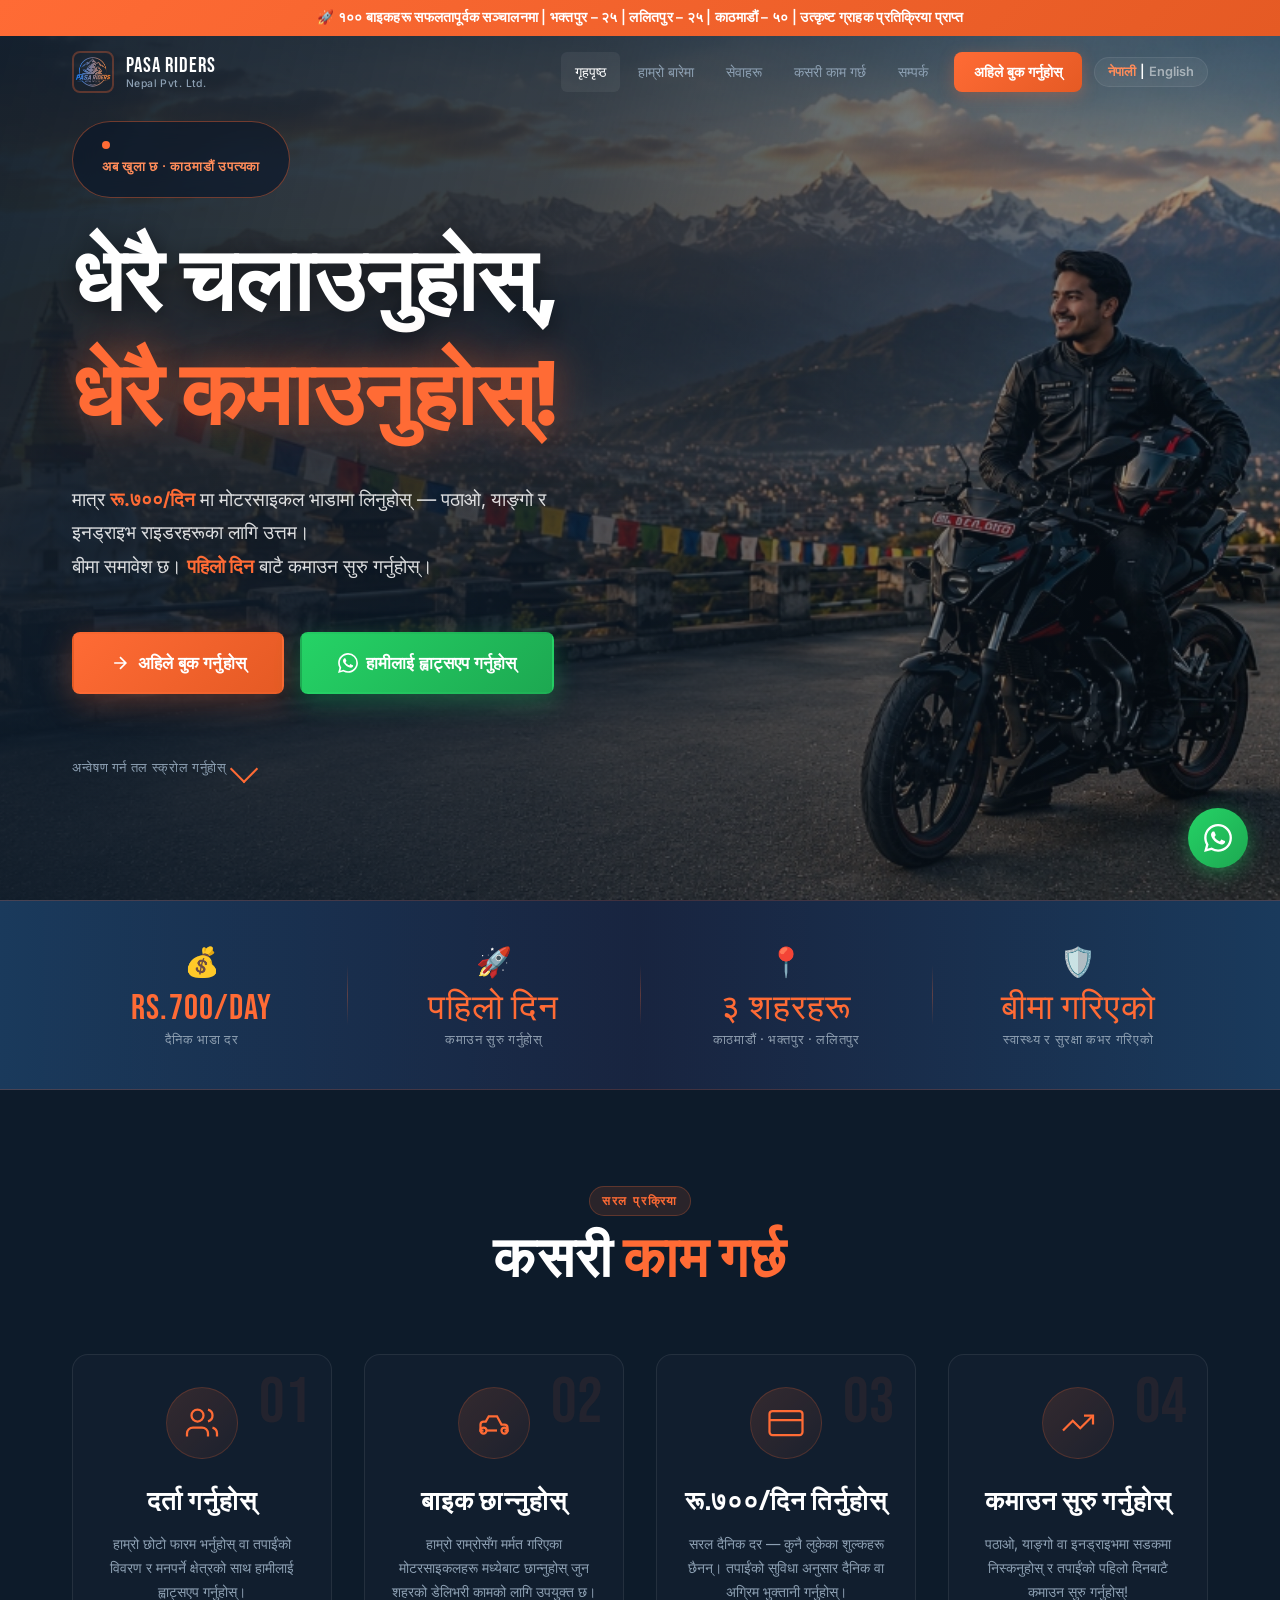
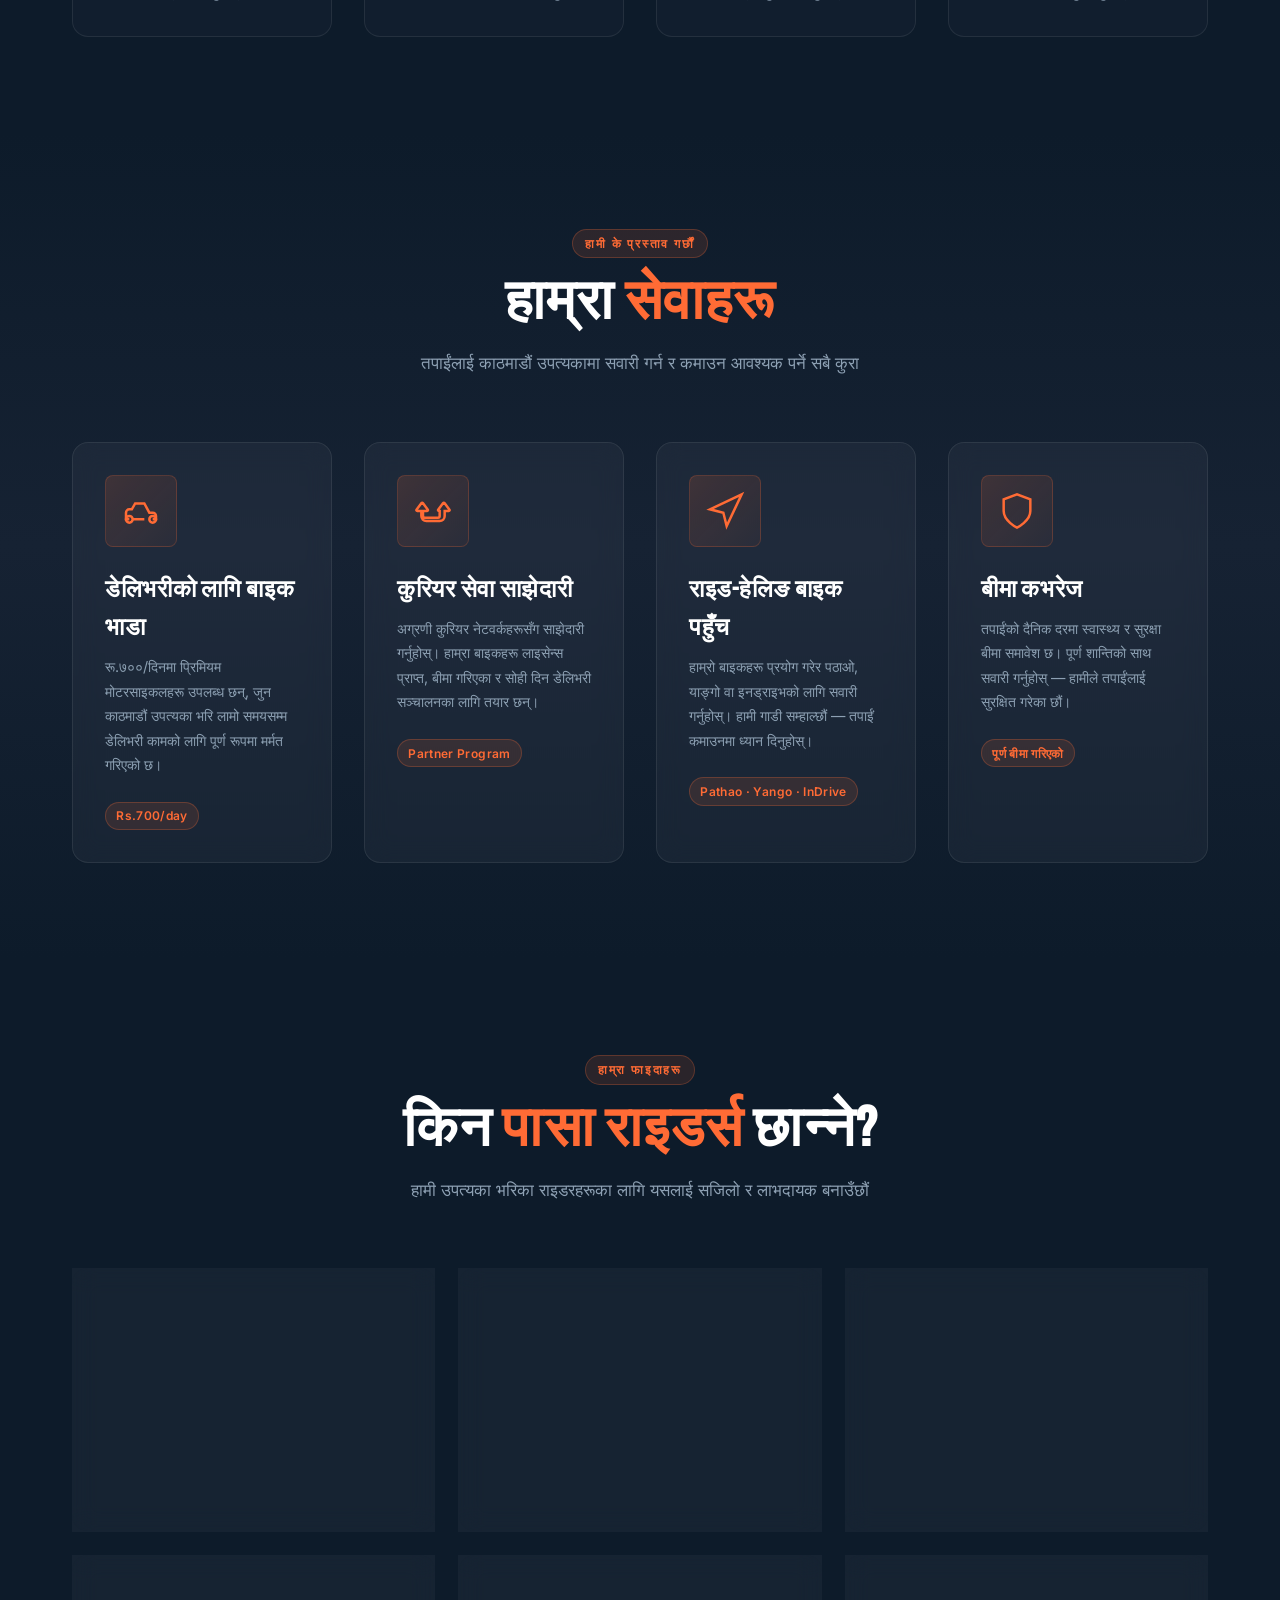
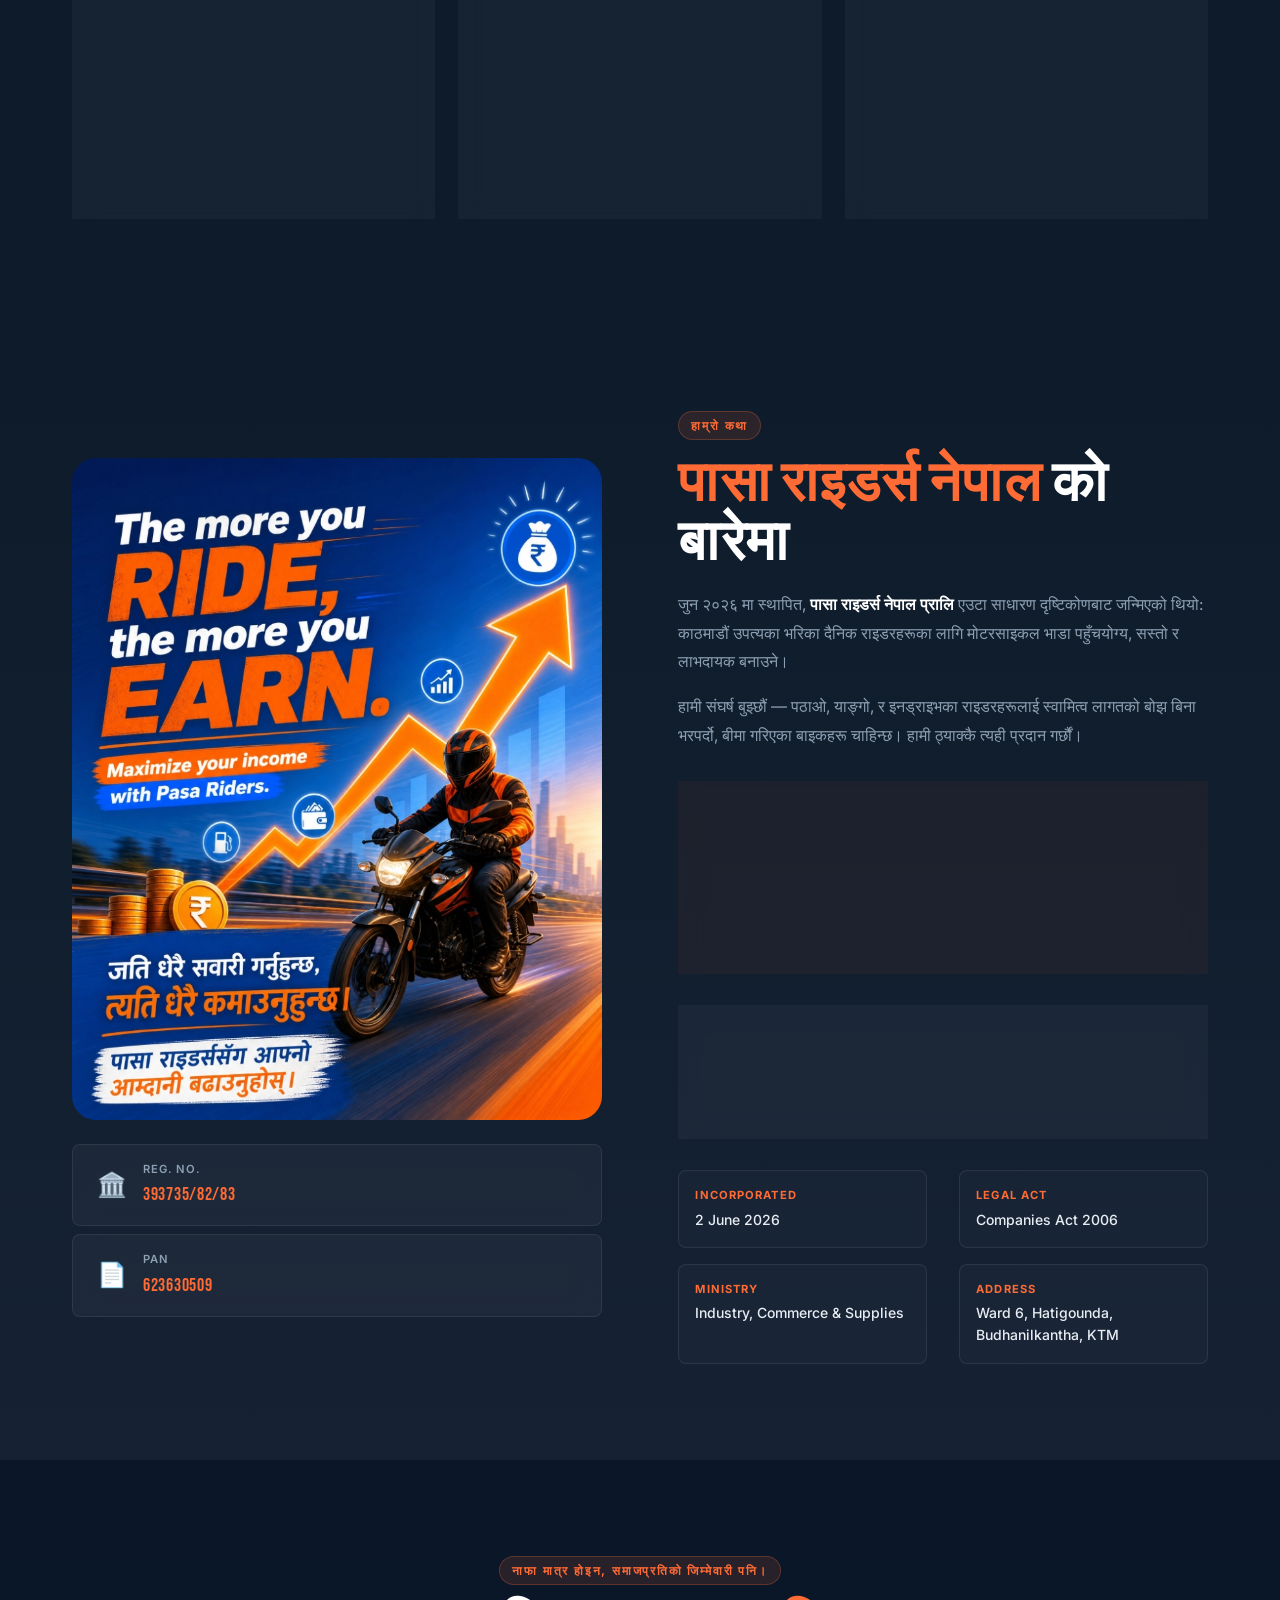
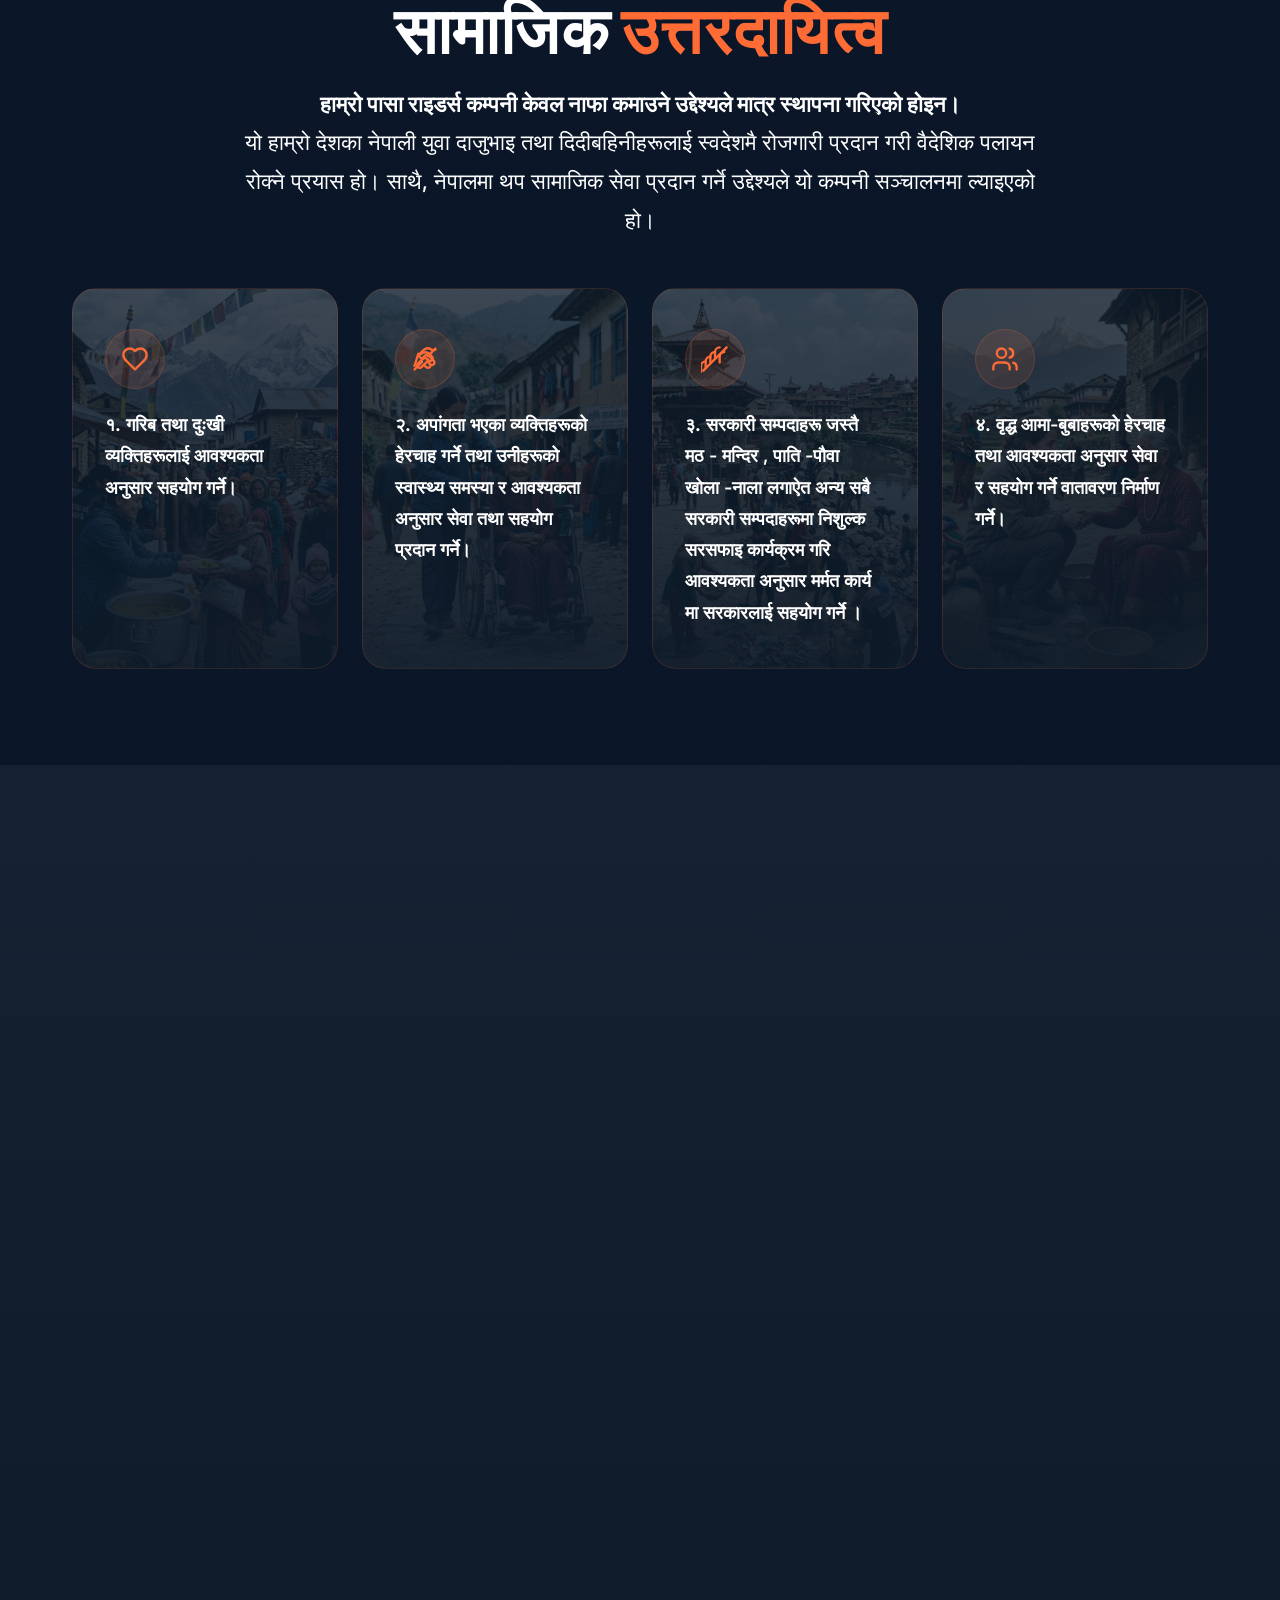
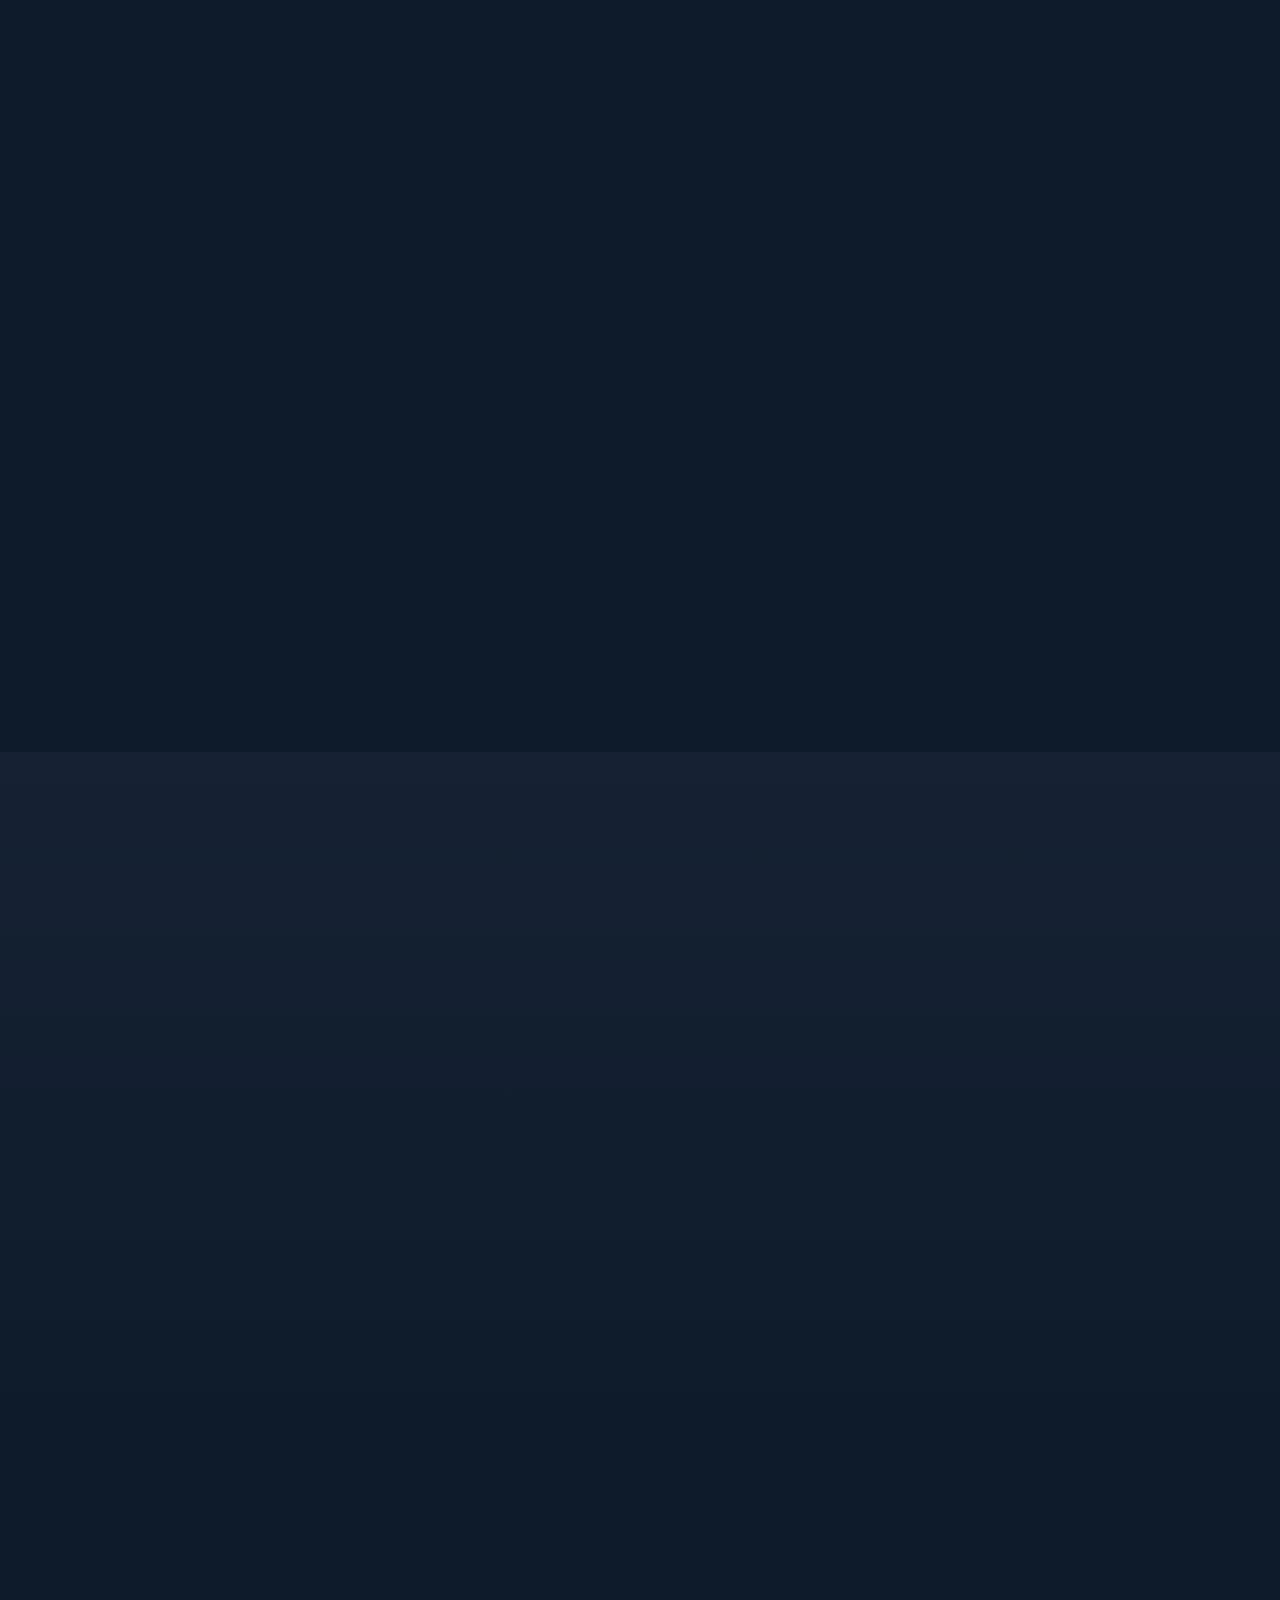
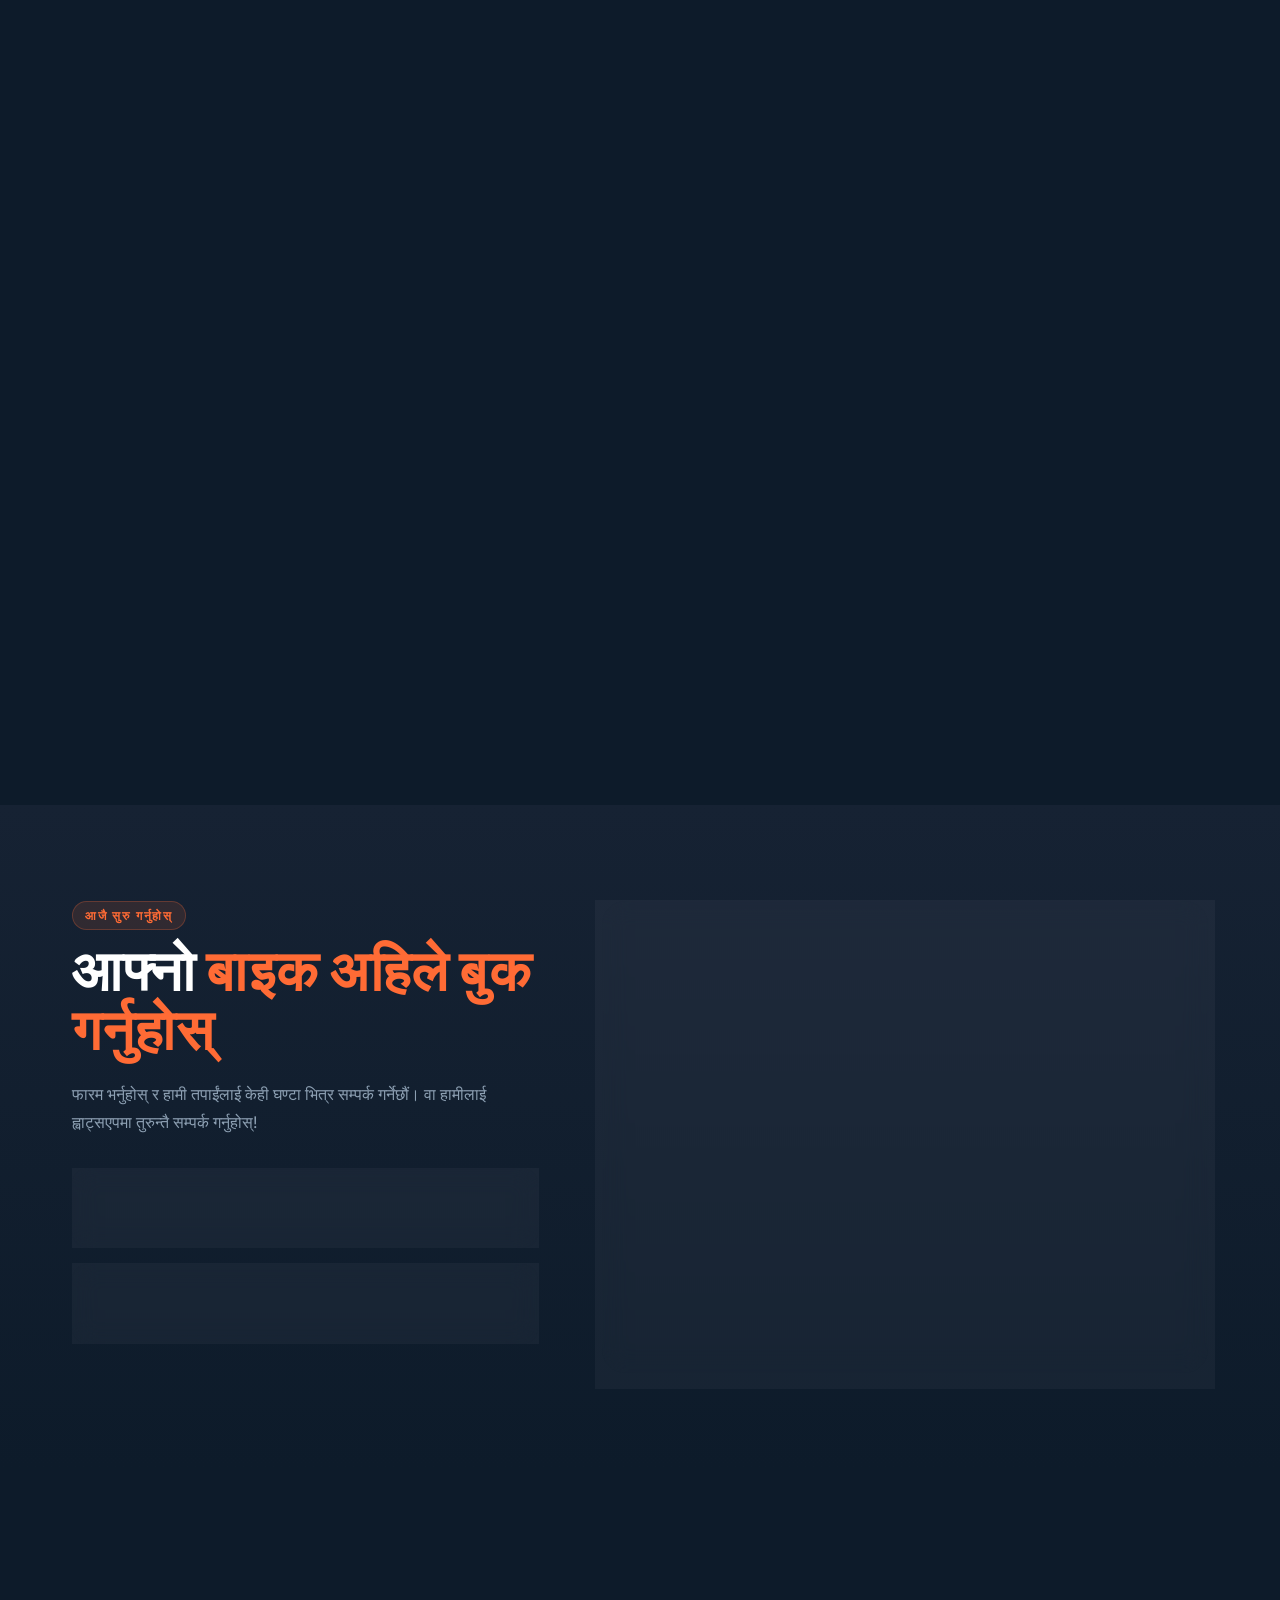
==== commit 7a1bf489: "Add files via upload" ====
--- a/index.html
+++ b/index.html
@@ -109,8 +109,11 @@
   <!-- ===== ANNOUNCEMENT BAR ===== -->
   <div class="announcement-bar">
     <div class="container announcement-bar__inner">
-      <span class="lang-text" data-en="🚀 100 Bikes Successfully Operating | Bhaktapur – 25 | Lalitpur – 25 | Kathmandu – 50 | Excellent Customer Response Received" data-ne="🚀 १०० बाइकहरू सफलतापूर्वक सञ्चालनमा | भक्तपुर – २५ | ललितपुर – २५ | काठमाडौं – ५० | उत्कृष्ट ग्राहक प्रतिक्रिया प्राप्त">
-        🚀 100 Bikes Successfully Operating | Bhaktapur – 25 | Lalitpur – 25 | Kathmandu – 50 | Excellent Customer Response Received
+      <span class="lang-text"
+        data-en="🚀 100 Bikes Successfully Operating | Bhaktapur – 25 | Lalitpur – 25 | Kathmandu – 50 | Excellent Customer Response Received"
+        data-ne="🚀 १०० बाइकहरू सफलतापूर्वक सञ्चालनमा | भक्तपुर – २५ | ललितपुर – २५ | काठमाडौं – ५० | उत्कृष्ट ग्राहक प्रतिक्रिया प्राप्त">
+        🚀 100 Bikes Successfully Operating | Bhaktapur – 25 | Lalitpur – 25 | Kathmandu – 50 | Excellent Customer
+        Response Received
       </span>
     </div>
   </div>
@@ -175,12 +178,16 @@
 
       <div class="hero__content container">
         <div class="hero__badge hero__badge--large reveal glass">
-          <div class="lang-text" data-en="<span class='badge-dot' aria-hidden='true'></span><strong>Now Open · Kathmandu Valley, Bhaktapur, Lalitpur</strong>" data-ne="<span class='badge-dot' aria-hidden='true'></span><strong>अब खुला छ · काठमाडौं उपत्यका, भक्तपुर, ललितपुर</strong>">
+          <div class="lang-text"
+            data-en="<span class='badge-dot' aria-hidden='true'></span><strong>Now Open · Kathmandu Valley, Bhaktapur, Lalitpur</strong>"
+            data-ne="<span class='badge-dot' aria-hidden='true'></span><strong>अब खुला छ · काठमाडौं उपत्यका, भक्तपुर, ललितपुर</strong>">
             <span class="badge-dot" aria-hidden="true"></span>
             <strong>Now Open · Kathmandu Valley, Bhaktapur, Lalitpur</strong>
           </div>
-          <div class="hero__badge-stats lang-text" data-en="<strong>100+ Bikes Operating in 3 Cities</strong><br/>Bhaktapur: 25 | Lalitpur: 25 | Kathmandu: 50" data-ne="<strong>३ शहरहरूमा १००+ बाइक सञ्चालनमा</strong><br/>भक्तपुर: २५ | ललितपुर: २५ | काठमाडौं: ५०">
-            <strong>100+ Bikes Operating in 3 Cities</strong><br/>
+          <div class="hero__badge-stats lang-text"
+            data-en="<strong>100+ Bikes Operating in 3 Cities</strong><br/>Bhaktapur: 25 | Lalitpur: 25 | Kathmandu: 50"
+            data-ne="<strong>३ शहरहरूमा १००+ बाइक सञ्चालनमा</strong><br/>भक्तपुर: २५ | ललितपुर: २५ | काठमाडौं: ५०">
+            <strong>100+ Bikes Operating in 3 Cities</strong><br />
             Bhaktapur: 25 | Lalitpur: 25 | Kathmandu: 50
           </div>
         </div>
@@ -253,7 +260,7 @@
         <div class="section-header reveal">
           <span class="section-tag">Simple Process</span>
           <h2 class="section-title" id="hiw-title">How It <span class="highlight">Works</span></h2>
-          <p class="section-desc">Get on the road and earning in just 4 easy steps</p>
+
         </div>
 
         <div class="steps-grid">
@@ -447,7 +454,8 @@
       <div class="container about__layout">
         <div class="about__visual reveal">
           <div class="about__img-wrap">
-            <img src="assets/poster.jpg" alt="The more you ride, the more you earn" class="about__poster-img" loading="lazy" />
+            <img src="assets/poster.jpg" alt="The more you ride, the more you earn" class="about__poster-img"
+              loading="lazy" />
           </div>
           <div class="about__cert-cards">
             <div class="cert-mini glass">
@@ -480,9 +488,14 @@
             without the burden of ownership costs. That's exactly what we provide.
           </p>
           <div class="about__mission glass">
-            <h3 class="about__mission-title lang-text" data-en="Empowering Youth, Stopping Migration" data-ne="युवा सशक्तिकरण, विदेश पलायन रोक्दै">Empowering Youth, Stopping Migration</h3>
-            <p class="about__mission-text lang-text" data-en="Our motive goes beyond rentals. We aim to provide immediate employment opportunities to our youth who feel forced to go abroad. By offering an accessible way to earn a decent living locally with zero upfront hidden costs, we are committed to retaining our nation's talent and helping them build a future at home." data-ne="हाम्रो मुख्य उद्देश्य भाडा मात्र होइन। विदेश जान बाध्य महसुस गर्ने हाम्रा युवाहरूलाई तुरुन्तै रोजगारीको अवसर प्रदान गर्नु हाम्रो लक्ष्य हो। कुनै पनि लुकेको अग्रिम शुल्क बिना स्थानीय स्तरमै राम्रो आम्दानी गर्ने सहज माध्यम उपलब्ध गराएर, हामी हाम्रो राष्ट्रको प्रतिभालाई स्वदेशमै भविष्य निर्माण गर्न मद्दत गर्न प्रतिबद्ध छौं।">
-              Our motive goes beyond rentals. We aim to provide immediate employment opportunities to our youth who feel forced to go abroad. By offering an accessible way to earn a decent living locally with zero upfront hidden costs, we are committed to retaining our nation's talent and helping them build a future at home.
+            <h3 class="about__mission-title lang-text" data-en="Empowering Youth, Stopping Migration"
+              data-ne="युवा सशक्तिकरण, विदेश पलायन रोक्दै">Empowering Youth, Stopping Migration</h3>
+            <p class="about__mission-text lang-text"
+              data-en="Our motive goes beyond rentals. We aim to provide immediate employment opportunities to our youth who feel forced to go abroad. By offering an accessible way to earn a decent living locally with zero upfront hidden costs, we are committed to retaining our nation's talent and helping them build a future at home."
+              data-ne="हाम्रो मुख्य उद्देश्य भाडा मात्र होइन। विदेश जान बाध्य महसुस गर्ने हाम्रा युवाहरूलाई तुरुन्तै रोजगारीको अवसर प्रदान गर्नु हाम्रो लक्ष्य हो। कुनै पनि लुकेको अग्रिम शुल्क बिना स्थानीय स्तरमै राम्रो आम्दानी गर्ने सहज माध्यम उपलब्ध गराएर, हामी हाम्रो राष्ट्रको प्रतिभालाई स्वदेशमै भविष्य निर्माण गर्न मद्दत गर्न प्रतिबद्ध छौं।">
+              Our motive goes beyond rentals. We aim to provide immediate employment opportunities to our youth who feel
+              forced to go abroad. By offering an accessible way to earn a decent living locally with zero upfront
+              hidden costs, we are committed to retaining our nation's talent and helping them build a future at home.
             </p>
           </div>
 
@@ -524,63 +537,104 @@
     </section>
 
     <!-- ===== MISSION & SOCIAL RESPONSIBILITY ===== -->
-    <section class="mission section" id="mission" aria-labelledby="mission-title" style="position:relative; overflow:hidden;">
-      <div class="mission__bg" style="position:absolute; inset:0; background: linear-gradient(rgba(10, 22, 40, 0.85), rgba(10, 22, 40, 0.95)), url('https://images.unsplash.com/photo-1544620347-c4fd4a3d5957?auto=format&fit=crop&q=80&w=1200') center/cover no-repeat; z-index:-1;"></div>
+    <section class="mission section" id="mission" aria-labelledby="mission-title"
+      style="position:relative; overflow:hidden;">
+      <div class="mission__bg"
+        style="position:absolute; inset:0; background: linear-gradient(rgba(10, 22, 40, 0.85), rgba(10, 22, 40, 0.95)), url('https://images.unsplash.com/photo-1544620347-c4fd4a3d5957?auto=format&fit=crop&q=80&w=1200') center/cover no-repeat; z-index:-1;">
+      </div>
       <div class="container">
         <div class="section-header reveal" style="max-width: 800px; margin: 0 auto 3rem; text-align: center;">
-          <span class="section-tag lang-text" data-en="Not just profit, but responsibility towards society" data-ne="नाफा मात्र होइन, समाजप्रतिको जिम्मेवारी पनि।">Not just profit, but responsibility towards society</span>
+          <span class="section-tag lang-text" data-en="Not just profit, but responsibility towards society"
+            data-ne="नाफा मात्र होइन, समाजप्रतिको जिम्मेवारी पनि।">Not just profit, but responsibility towards
+            society</span>
           <h2 class="section-title" id="mission-title">
-            <span class="lang-text" data-en="Social <span class='highlight'>Responsibility</span>" data-ne="सामाजिक <span class='highlight'>उत्तरदायित्व</span>">Social <span class="highlight">Responsibility</span></span>
+            <span class="lang-text" data-en="Social <span class='highlight'>Responsibility</span>"
+              data-ne="सामाजिक <span class='highlight'>उत्तरदायित्व</span>">Social <span
+                class="highlight">Responsibility</span></span>
           </h2>
-          <p class="section-desc lang-text" data-en="<strong>Pasa Riders is not established solely for the purpose of making a profit.</strong><br/>It is an effort to stop the migration of our Nepali brothers and sisters by providing them with employment within our own country. In addition, this company was launched with the objective of providing further social services in Nepal." data-ne="<strong>हाम्रो पासा राइडर्स कम्पनी केवल नाफा कमाउने उद्देश्यले मात्र स्थापना गरिएको होइन।</strong><br/>यो हाम्रो देशका नेपाली युवा दाजुभाइ तथा दिदीबहिनीहरूलाई स्वदेशमै रोजगारी प्रदान गरी वैदेशिक पलायन रोक्ने प्रयास हो। साथै, नेपालमा थप सामाजिक सेवा प्रदान गर्ने उद्देश्यले यो कम्पनी सञ्चालनमा ल्याइएको हो।">
-            <strong>Pasa Riders is not established solely for the purpose of making a profit.</strong><br/>
-            It is an effort to stop the migration of our Nepali brothers and sisters by providing them with employment within our own country. In addition, this company was launched with the objective of providing further social services in Nepal.
+          <p class="section-desc lang-text"
+            data-en="<strong>Pasa Riders is not established solely for the purpose of making a profit.</strong><br/>It is an effort to stop the migration of our Nepali brothers and sisters by providing them with employment within our own country. In addition, this company was launched with the objective of providing further social services in Nepal."
+            data-ne="<strong>हाम्रो पासा राइडर्स कम्पनी केवल नाफा कमाउने उद्देश्यले मात्र स्थापना गरिएको होइन।</strong><br/>यो हाम्रो देशका नेपाली युवा दाजुभाइ तथा दिदीबहिनीहरूलाई स्वदेशमै रोजगारी प्रदान गरी वैदेशिक पलायन रोक्ने प्रयास हो। साथै, नेपालमा थप सामाजिक सेवा प्रदान गर्ने उद्देश्यले यो कम्पनी सञ्चालनमा ल्याइएको हो।">
+            <strong>Pasa Riders is not established solely for the purpose of making a profit.</strong><br />
+            It is an effort to stop the migration of our Nepali brothers and sisters by providing them with employment
+            within our own country. In addition, this company was launched with the objective of providing further
+            social services in Nepal.
           </p>
         </div>
 
         <div class="mission-grid">
-          <div class="mission-card glass reveal">
+          <div class="mission-card glass reveal" style="background: linear-gradient(rgba(13, 27, 42, 0.8), rgba(13, 27, 42, 0.95)), url('assets/mission_1.png') center/cover no-repeat; border-color: rgba(255,107,53,0.15);">
             <div class="mission-card__icon" aria-hidden="true">
-              <svg xmlns="http://www.w3.org/2000/svg" width="28" height="28" viewBox="0 0 24 24" fill="none" stroke="currentColor" stroke-width="2" stroke-linecap="round" stroke-linejoin="round"><path d="M19 14c1.49-1.46 3-3.21 3-5.5A5.5 5.5 0 0 0 16.5 3c-1.76 0-3 .5-4.5 2-1.5-1.5-2.74-2-4.5-2A5.5 5.5 0 0 0 2 8.5c0 2.3 1.5 4.05 3 5.5l7 7Z"/></svg>
-            </div>
-            <p class="mission-card__text lang-text" data-en="<strong>1.</strong> Helping poor and distressed people according to their needs." data-ne="<strong>१.</strong> गरिब तथा दुःखी व्यक्तिहरूलाई आवश्यकता अनुसार सहयोग गर्ने।">
+              <svg xmlns="http://www.w3.org/2000/svg" width="28" height="28" viewBox="0 0 24 24" fill="none"
+                stroke="currentColor" stroke-width="2" stroke-linecap="round" stroke-linejoin="round">
+                <path
+                  d="M19 14c1.49-1.46 3-3.21 3-5.5A5.5 5.5 0 0 0 16.5 3c-1.76 0-3 .5-4.5 2-1.5-1.5-2.74-2-4.5-2A5.5 5.5 0 0 0 2 8.5c0 2.3 1.5 4.05 3 5.5l7 7Z" />
+              </svg>
+            </div>
+            <p class="mission-card__text lang-text"
+              data-en="<strong>1.</strong> Helping poor and distressed people according to their needs."
+              data-ne="<strong>१.</strong> गरिब तथा दुःखी व्यक्तिहरूलाई आवश्यकता अनुसार सहयोग गर्ने।">
               <strong>1.</strong> Helping poor and distressed people according to their needs.
             </p>
           </div>
-          
-          <div class="mission-card glass reveal">
+
+          <div class="mission-card glass reveal" style="background: linear-gradient(rgba(13, 27, 42, 0.8), rgba(13, 27, 42, 0.95)), url('assets/mission_2.png') center/cover no-repeat; border-color: rgba(255,107,53,0.15);">
             <div class="mission-card__icon" aria-hidden="true">
-              <svg xmlns="http://www.w3.org/2000/svg" width="28" height="28" viewBox="0 0 24 24" fill="none" stroke="currentColor" stroke-width="2" stroke-linecap="round" stroke-linejoin="round"><path d="m11 17 2 2a1 1 0 1 0 3-3"/><path d="m14 14 2.5 2.5a1 1 0 1 0 3-3l-3.88-3.88a3 3 0 0 0-4.24 0l-.88.88a1 1 0 1 1-3-3l2.81-2.81a5.79 5.79 0 0 1 7.06-.87l.47.28a2 2 0 0 0 1.42.25L21 4"/><path d="m21 3-6.5 6.5"/><path d="M3 21l6.5-6.5"/><path d="M14.5 13.5 9 19a1 1 0 1 1-3-3l3.88-3.88a3 3 0 0 1 4.24 0l.88.88a1 1 0 1 0 3-3l-2.81-2.81a5.79 5.79 0 0 0-7.06.87l-.47-.28a2 2 0 0 1-1.42-.25L3 18"/></svg>
-            </div>
-            <p class="mission-card__text lang-text" data-en="<strong>2.</strong> Caring for people with disabilities and providing services and support according to their health problems and needs." data-ne="<strong>२.</strong> अपांगता भएका व्यक्तिहरूको हेरचाह गर्ने तथा उनीहरूको स्वास्थ्य समस्या र आवश्यकता अनुसार सेवा तथा सहयोग प्रदान गर्ने।">
-              <strong>2.</strong> Caring for people with disabilities and providing services and support according to their health problems and needs.
+              <svg xmlns="http://www.w3.org/2000/svg" width="28" height="28" viewBox="0 0 24 24" fill="none"
+                stroke="currentColor" stroke-width="2" stroke-linecap="round" stroke-linejoin="round">
+                <path d="m11 17 2 2a1 1 0 1 0 3-3" />
+                <path
+                  d="m14 14 2.5 2.5a1 1 0 1 0 3-3l-3.88-3.88a3 3 0 0 0-4.24 0l-.88.88a1 1 0 1 1-3-3l2.81-2.81a5.79 5.79 0 0 1 7.06-.87l.47.28a2 2 0 0 0 1.42.25L21 4" />
+                <path d="m21 3-6.5 6.5" />
+                <path d="M3 21l6.5-6.5" />
+                <path
+                  d="M14.5 13.5 9 19a1 1 0 1 1-3-3l3.88-3.88a3 3 0 0 1 4.24 0l.88.88a1 1 0 1 0 3-3l-2.81-2.81a5.79 5.79 0 0 0-7.06.87l-.47-.28a2 2 0 0 1-1.42-.25L3 18" />
+              </svg>
+            </div>
+            <p class="mission-card__text lang-text"
+              data-en="<strong>2.</strong> Caring for people with disabilities and providing services and support according to their health problems and needs."
+              data-ne="<strong>२.</strong> अपांगता भएका व्यक्तिहरूको हेरचाह गर्ने तथा उनीहरूको स्वास्थ्य समस्या र आवश्यकता अनुसार सेवा तथा सहयोग प्रदान गर्ने।">
+              <strong>2.</strong> Caring for people with disabilities and providing services and support according to
+              their health problems and needs.
             </p>
           </div>
 
-          <div class="mission-card glass reveal">
+
+
+          <div class="mission-card glass reveal" style="background: linear-gradient(rgba(13, 27, 42, 0.8), rgba(13, 27, 42, 0.95)), url('assets/mission_3.png') center/cover no-repeat; border-color: rgba(255,107,53,0.15);">
             <div class="mission-card__icon" aria-hidden="true">
-              <svg xmlns="http://www.w3.org/2000/svg" width="28" height="28" viewBox="0 0 24 24" fill="none" stroke="currentColor" stroke-width="2" stroke-linecap="round" stroke-linejoin="round"><line x1="3" x2="21" y1="22" y2="22"/><line x1="6" x2="6" y1="18" y2="11"/><line x1="10" x2="10" y1="18" y2="11"/><line x1="14" x2="14" y1="18" y2="11"/><line x1="18" x2="18" y1="18" y2="11"/><polygon points="12 2 20 7 4 7"/></svg>
-            </div>
-            <p class="mission-card__text lang-text" data-en="<strong>3.</strong> Cleaning government properties free of cost and assisting the government in maintenance work as needed." data-ne="<strong>३.</strong> सरकारी सम्पत्तिहरूको निःशुल्क सरसफाइ गर्ने र आवश्यकता अनुसार मर्मत कार्यमा सरकारलाई सहयोग गर्ने।">
-              <strong>3.</strong> Cleaning government properties free of cost and assisting the government in maintenance work as needed.
+              <svg xmlns="http://www.w3.org/2000/svg" width="28" height="28" viewBox="0 0 24 24" fill="none"
+                stroke="currentColor" stroke-width="2" stroke-linecap="round" stroke-linejoin="round">
+                <path d="M2 22 22 2" />
+                <path d="M16 2a4 4 0 0 0-4 4v5" />
+                <path d="M20 6a4 4 0 0 0-4 4v5" />
+                <path d="M12 6a4 4 0 0 0-4 4v5" />
+                <path d="M8 10a4 4 0 0 0-4 4v5" />
+                <path d="M4 14a4 4 0 0 0-4 4v5" />
+              </svg>
+            </div>
+            <p class="mission-card__text lang-text"
+              data-en="<strong>3.</strong> Organizing free cleaning programs in all government heritage sites such as temples, resting places, rivers, etc., and assisting the government in maintenance work as needed."
+              data-ne="<strong>३.</strong> सरकारी सम्पदाहरू जस्तै मठ - मन्दिर , पाति -पाैवा खाेला -नाला लगाऐत अन्य सबै सरकारी सम्पदाहरूमा निशुल्क सरसफाइ कार्यक्रम गरि आवश्यकता अनुसार मर्मत कार्य मा सरकारलाई सहयाेग गर्ने ।">
+              <strong>3.</strong> Organizing free cleaning programs in all government heritage sites such as temples, resting places, rivers, etc., and assisting the government in maintenance work as needed.
             </p>
           </div>
 
-          <div class="mission-card glass reveal">
+          <div class="mission-card glass reveal" style="background: linear-gradient(rgba(13, 27, 42, 0.8), rgba(13, 27, 42, 0.95)), url('assets/mission_5.png') center/cover no-repeat; border-color: rgba(255,107,53,0.15);">
             <div class="mission-card__icon" aria-hidden="true">
-              <svg xmlns="http://www.w3.org/2000/svg" width="28" height="28" viewBox="0 0 24 24" fill="none" stroke="currentColor" stroke-width="2" stroke-linecap="round" stroke-linejoin="round"><path d="M2 22 22 2"/><path d="M16 2a4 4 0 0 0-4 4v5"/><path d="M20 6a4 4 0 0 0-4 4v5"/><path d="M12 6a4 4 0 0 0-4 4v5"/><path d="M8 10a4 4 0 0 0-4 4v5"/><path d="M4 14a4 4 0 0 0-4 4v5"/></svg>
-            </div>
-            <p class="mission-card__text lang-text" data-en="<strong>4.</strong> Providing services to Nepali laborers, farmers, brothers, and sisters according to their needs." data-ne="<strong>४.</strong> नेपाली मजदुर, किसान दाजुभाइ तथा दिदीबहिनीहरूलाई आवश्यकता अनुसार सेवा प्रदान गर्ने।">
-              <strong>4.</strong> Providing services to Nepali laborers, farmers, brothers, and sisters according to their needs.
-            </p>
-          </div>
-
-          <div class="mission-card glass reveal">
-            <div class="mission-card__icon" aria-hidden="true">
-              <svg xmlns="http://www.w3.org/2000/svg" width="28" height="28" viewBox="0 0 24 24" fill="none" stroke="currentColor" stroke-width="2" stroke-linecap="round" stroke-linejoin="round"><path d="M16 21v-2a4 4 0 0 0-4-4H6a4 4 0 0 0-4 4v2"/><circle cx="9" cy="7" r="4"/><path d="M22 21v-2a4 4 0 0 0-3-3.87"/><path d="M16 3.13a4 4 0 0 1 0 7.75"/></svg>
-            </div>
-            <p class="mission-card__text lang-text" data-en="<strong>5.</strong> Creating an environment to care for elderly parents and provide service and support as needed." data-ne="<strong>५.</strong> वृद्ध आमा-बुबाहरूको हेरचाह तथा आवश्यकता अनुसार सेवा र सहयोग गर्ने वातावरण निर्माण गर्ने।">
-              <strong>5.</strong> Creating an environment to care for elderly parents and provide service and support as needed.
+              <svg xmlns="http://www.w3.org/2000/svg" width="28" height="28" viewBox="0 0 24 24" fill="none"
+                stroke="currentColor" stroke-width="2" stroke-linecap="round" stroke-linejoin="round">
+                <path d="M16 21v-2a4 4 0 0 0-4-4H6a4 4 0 0 0-4 4v2" />
+                <circle cx="9" cy="7" r="4" />
+                <path d="M22 21v-2a4 4 0 0 0-3-3.87" />
+                <path d="M16 3.13a4 4 0 0 1 0 7.75" />
+              </svg>
+            </div>
+            <p class="mission-card__text lang-text"
+              data-en="<strong>4.</strong> Creating an environment to care for elderly parents and provide service and support as needed."
+              data-ne="<strong>४.</strong> वृद्ध आमा-बुबाहरूको हेरचाह तथा आवश्यकता अनुसार सेवा र सहयोग गर्ने वातावरण निर्माण गर्ने।">
+              <strong>4.</strong> Creating an environment to care for elderly parents and provide service and support as
+              needed.
             </p>
           </div>
         </div>
@@ -592,18 +646,27 @@
       <div class="container">
         <div class="section-header reveal">
           <span class="section-tag lang-text" data-en="Real Stories" data-ne="वास्तविक कथाहरू">Real Stories</span>
-          <h2 class="section-title" id="reviews-title"><span class="highlight lang-text" data-en="Rider Reviews" data-ne="राइडर समीक्षाहरू">Rider Reviews</span></h2>
-          
+          <h2 class="section-title" id="reviews-title"><span class="highlight lang-text" data-en="Rider Reviews"
+              data-ne="राइडर समीक्षाहरू">Rider Reviews</span></h2>
+
           <div class="reviews-banner glass">
-            <h3 class="lang-text" data-en="100 Bikes Successfully Operating" data-ne="१०० बाइकहरू सफलतापूर्वक सञ्चालनमा">100 Bikes Successfully Operating</h3>
-            <p class="lang-text" data-en="<strong>Bhaktapur – 25 | Lalitpur – 25 | Kathmandu – 50</strong>" data-ne="<strong>भक्तपुर – २५ | ललितपुर – २५ | काठमाडौं – ५०</strong>"><strong>Bhaktapur – 25 | Lalitpur – 25 | Kathmandu – 50</strong></p>
-            <span class="reviews-banner-tag lang-text" data-en="Excellent Customer Response Received" data-ne="उत्कृष्ट ग्राहक प्रतिक्रिया प्राप्त">Excellent Customer Response Received</span>
+            <h3 class="lang-text" data-en="100 Bikes Successfully Operating"
+              data-ne="१०० बाइकहरू सफलतापूर्वक सञ्चालनमा">100 Bikes Successfully Operating</h3>
+            <p class="lang-text" data-en="<strong>Bhaktapur – 25 | Lalitpur – 25 | Kathmandu – 50</strong>"
+              data-ne="<strong>भक्तपुर – २५ | ललितपुर – २५ | काठमाडौं – ५०</strong>"><strong>Bhaktapur – 25 | Lalitpur –
+                25 | Kathmandu – 50</strong></p>
+            <span class="reviews-banner-tag lang-text" data-en="Excellent Customer Response Received"
+              data-ne="उत्कृष्ट ग्राहक प्रतिक्रिया प्राप्त">Excellent Customer Response Received</span>
           </div>
         </div>
 
         <div class="reviews-grid">
           <div class="review-card glass reveal">
-            <p class="review-card__text lang-text" data-en="“Pasa Riders helped me start earning the very next day. No complex paperwork and the bike is perfectly maintained!”" data-ne="“पासा राइडर्सले मलाई भोलिपल्टैबाट कमाउन सुरु गर्न मद्दत गर्यो। कुनै जटिल कागजी कार्य छैन र बाइक पूर्ण रूपमा मर्मत गरिएको छ!”">“Pasa Riders helped me start earning the very next day. No complex paperwork and the bike is perfectly maintained!”</p>
+            <p class="review-card__text lang-text"
+              data-en="“Pasa Riders helped me start earning the very next day. No complex paperwork and the bike is perfectly maintained!”"
+              data-ne="“पासा राइडर्सले मलाई भोलिपल्टैबाट कमाउन सुरु गर्न मद्दत गर्यो। कुनै जटिल कागजी कार्य छैन र बाइक पूर्ण रूपमा मर्मत गरिएको छ!”">
+              “Pasa Riders helped me start earning the very next day. No complex paperwork and the bike is perfectly
+              maintained!”</p>
             <div class="review-card__author">
               <img src="assets/nepali_rider_1.png" alt="Rider 1" class="review-card__img" loading="lazy" />
               <div>
@@ -612,9 +675,12 @@
               </div>
             </div>
           </div>
-          
+
           <div class="review-card glass reveal">
-            <p class="review-card__text lang-text" data-en="“The Rs.700/day rate with insurance is the best deal in Kathmandu. I feel safe and make good money.”" data-ne="“बीमा सहितको रू.७००/दिनको दर काठमाडौंमा सबैभन्दा राम्रो सम्झौता हो। म सुरक्षित महसुस गर्छु र राम्रो पैसा कमाउँछु।”">“The Rs.700/day rate with insurance is the best deal in Kathmandu. I feel safe and make good money.”</p>
+            <p class="review-card__text lang-text"
+              data-en="“The Rs.700/day rate with insurance is the best deal in Kathmandu. I feel safe and make good money.”"
+              data-ne="“बीमा सहितको रू.७००/दिनको दर काठमाडौंमा सबैभन्दा राम्रो सम्झौता हो। म सुरक्षित महसुस गर्छु र राम्रो पैसा कमाउँछु।”">
+              “The Rs.700/day rate with insurance is the best deal in Kathmandu. I feel safe and make good money.”</p>
             <div class="review-card__author">
               <img src="assets/nepali_rider_2.png" alt="Rider 2" class="review-card__img" loading="lazy" />
               <div>
@@ -625,7 +691,11 @@
           </div>
 
           <div class="review-card glass reveal">
-            <p class="review-card__text lang-text" data-en="“I was thinking of going abroad, but thanks to Pasa Riders, I now earn a respectful living right here at home.”" data-ne="“म विदेश जाने सोचमा थिएँ, तर पासा राइडर्सलाई धन्यवाद, म अब आफ्नै घरमा सम्मानजनक जीवनयापन गर्छु।”">“I was thinking of going abroad, but thanks to Pasa Riders, I now earn a respectful living right here at home.”</p>
+            <p class="review-card__text lang-text"
+              data-en="“I was thinking of going abroad, but thanks to Pasa Riders, I now earn a respectful living right here at home.”"
+              data-ne="“म विदेश जाने सोचमा थिएँ, तर पासा राइडर्सलाई धन्यवाद, म अब आफ्नै घरमा सम्मानजनक जीवनयापन गर्छु।”">
+              “I was thinking of going abroad, but thanks to Pasa Riders, I now earn a respectful living right here at
+              home.”</p>
             <div class="review-card__author">
               <img src="assets/nepali_rider_3.png" alt="Rider 3" class="review-card__img" loading="lazy" />
               <div>
@@ -636,7 +706,10 @@
           </div>
 
           <div class="review-card glass reveal">
-            <p class="review-card__text lang-text" data-en="“Very supportive team! My bike had a minor issue and they fixed it instantly. Highly recommended.”" data-ne="“धेरै सहयोगी टोली! मेरो बाइकमा सानो समस्या थियो र उनीहरूले तुरुन्तै ठीक गरे। अत्यधिक सिफारिस गरिएको।”">“Very supportive team! My bike had a minor issue and they fixed it instantly. Highly recommended.”</p>
+            <p class="review-card__text lang-text"
+              data-en="“Very supportive team! My bike had a minor issue and they fixed it instantly. Highly recommended.”"
+              data-ne="“धेरै सहयोगी टोली! मेरो बाइकमा सानो समस्या थियो र उनीहरूले तुरुन्तै ठीक गरे। अत्यधिक सिफारिस गरिएको।”">
+              “Very supportive team! My bike had a minor issue and they fixed it instantly. Highly recommended.”</p>
             <div class="review-card__author">
               <img src="assets/nepali_rider_4.png" alt="Rider 4" class="review-card__img" loading="lazy" />
               <div>
@@ -647,7 +720,11 @@
           </div>
 
           <div class="review-card glass reveal">
-            <p class="review-card__text lang-text" data-en="“Great initiative for Nepali youth. Easy onboarding process and I started making trips the same afternoon.”" data-ne="“नेपाली युवाहरूका लागि राम्रो पहल। सजिलो अनबोर्डिङ प्रक्रिया र मैले त्यही दिउँसो यात्राहरू गर्न सुरु गरें।”">“Great initiative for Nepali youth. Easy onboarding process and I started making trips the same afternoon.”</p>
+            <p class="review-card__text lang-text"
+              data-en="“Great initiative for Nepali youth. Easy onboarding process and I started making trips the same afternoon.”"
+              data-ne="“नेपाली युवाहरूका लागि राम्रो पहल। सजिलो अनबोर्डिङ प्रक्रिया र मैले त्यही दिउँसो यात्राहरू गर्न सुरु गरें।”">
+              “Great initiative for Nepali youth. Easy onboarding process and I started making trips the same
+              afternoon.”</p>
             <div class="review-card__author">
               <img src="assets/nepali_rider_5.png" alt="Rider 5" class="review-card__img" loading="lazy" />
               <div>
@@ -975,7 +1052,8 @@
                 <div class="contact-info__icon" aria-hidden="true">✉️</div>
                 <div>
                   <div class="contact-info__label lang-text" data-en="Email" data-ne="इमेल">Email</div>
-                  <a href="mailto:pasaridersnepal@gmail.com" class="contact-info__value contact-info__link">pasaridersnepal@gmail.com</a>
+                  <a href="mailto:pasaridersnepal@gmail.com"
+                    class="contact-info__value contact-info__link">pasaridersnepal@gmail.com</a>
                 </div>
               </div>
               <div class="contact-info__item">
--- a/style.css
+++ b/style.css
@@ -447,6 +447,19 @@
   will-change: transform;
 }
 
+@media (max-width: 767px) {
+  .hero__bg {
+    background-image: url('assets/hero-responsive.png');
+    background-position: center 30%;
+  }
+}
+
+@media (max-width: 480px) {
+  .hero__bg {
+    background-position: center 25%;
+  }
+}
+
 .hero.loaded .hero__bg {
   transform: scale(1);
 }
@@ -1811,32 +1824,54 @@
     right: 0;
     bottom: 0;
     flex-direction: column;
-    align-items: stretch;
-    background: rgba(13, 27, 42, 0.97);
-    backdrop-filter: blur(20px);
-    -webkit-backdrop-filter: blur(20px);
+    align-items: center;
+    justify-content: center;
+    background: rgba(10, 22, 40, 0.98);
+    backdrop-filter: blur(24px);
+    -webkit-backdrop-filter: blur(24px);
     padding: var(--space-xl) var(--container-pad);
-    gap: 0.25rem;
+    gap: 1rem;
     overflow-y: auto;
-    border-top: 1px solid var(--clr-dark-border);
+    border-top: 1px solid rgba(255, 255, 255, 0.05);
+    z-index: 800;
   }
 
   .nav__menu.open {
     display: flex;
+    animation: menu-fade 0.3s ease-out forwards;
+  }
+
+  @keyframes menu-fade {
+    from { opacity: 0; transform: translateY(-10px); }
+    to { opacity: 1; transform: translateY(0); }
   }
 
   .nav__link {
-    padding: 1rem 1.25rem;
-    font-size: 1.1rem;
-    border-radius: var(--radius-sm);
+    padding: 1rem 2rem;
+    font-size: 1.3rem;
+    font-weight: 600;
+    text-align: center;
+    border-radius: 12px;
+    width: 100%;
+    max-width: 300px;
+    background: transparent;
+    border: 1px solid transparent;
+  }
+
+  .nav__link:hover, .nav__link.active {
+    background: rgba(255, 255, 255, 0.05);
+    border: 1px solid rgba(255, 255, 255, 0.1);
   }
 
   .nav__cta {
     margin-left: 0;
-    margin-top: var(--space-sm);
+    margin-top: 1.5rem;
     justify-content: center;
-    padding: 1rem;
-    font-size: 1rem;
+    padding: 1.1rem 2.5rem;
+    font-size: 1.1rem;
+    width: 100%;
+    max-width: 300px;
+    box-shadow: 0 8px 32px rgba(255, 107, 53, 0.4);
   }
 
   .about__layout {
@@ -2136,16 +2171,26 @@
 
 /* ===== 26. MISSION SECTION ===== */
 .mission-grid {
-  display: flex;
-  flex-wrap: wrap;
-  justify-content: center;
+  display: grid;
+  grid-template-columns: 1fr;
   gap: var(--space-lg);
   margin-top: var(--space-xl);
 }
 
+@media (min-width: 768px) {
+  .mission-grid {
+    grid-template-columns: repeat(2, 1fr);
+  }
+}
+
+@media (min-width: 1024px) {
+  .mission-grid {
+    grid-template-columns: repeat(4, 1fr);
+  }
+}
+
 .mission-card {
-  flex: 1 1 300px;
-  max-width: 380px;
+  width: 100%;
   padding: 2.5rem 2rem;
   border-radius: var(--radius-lg);
   display: flex;
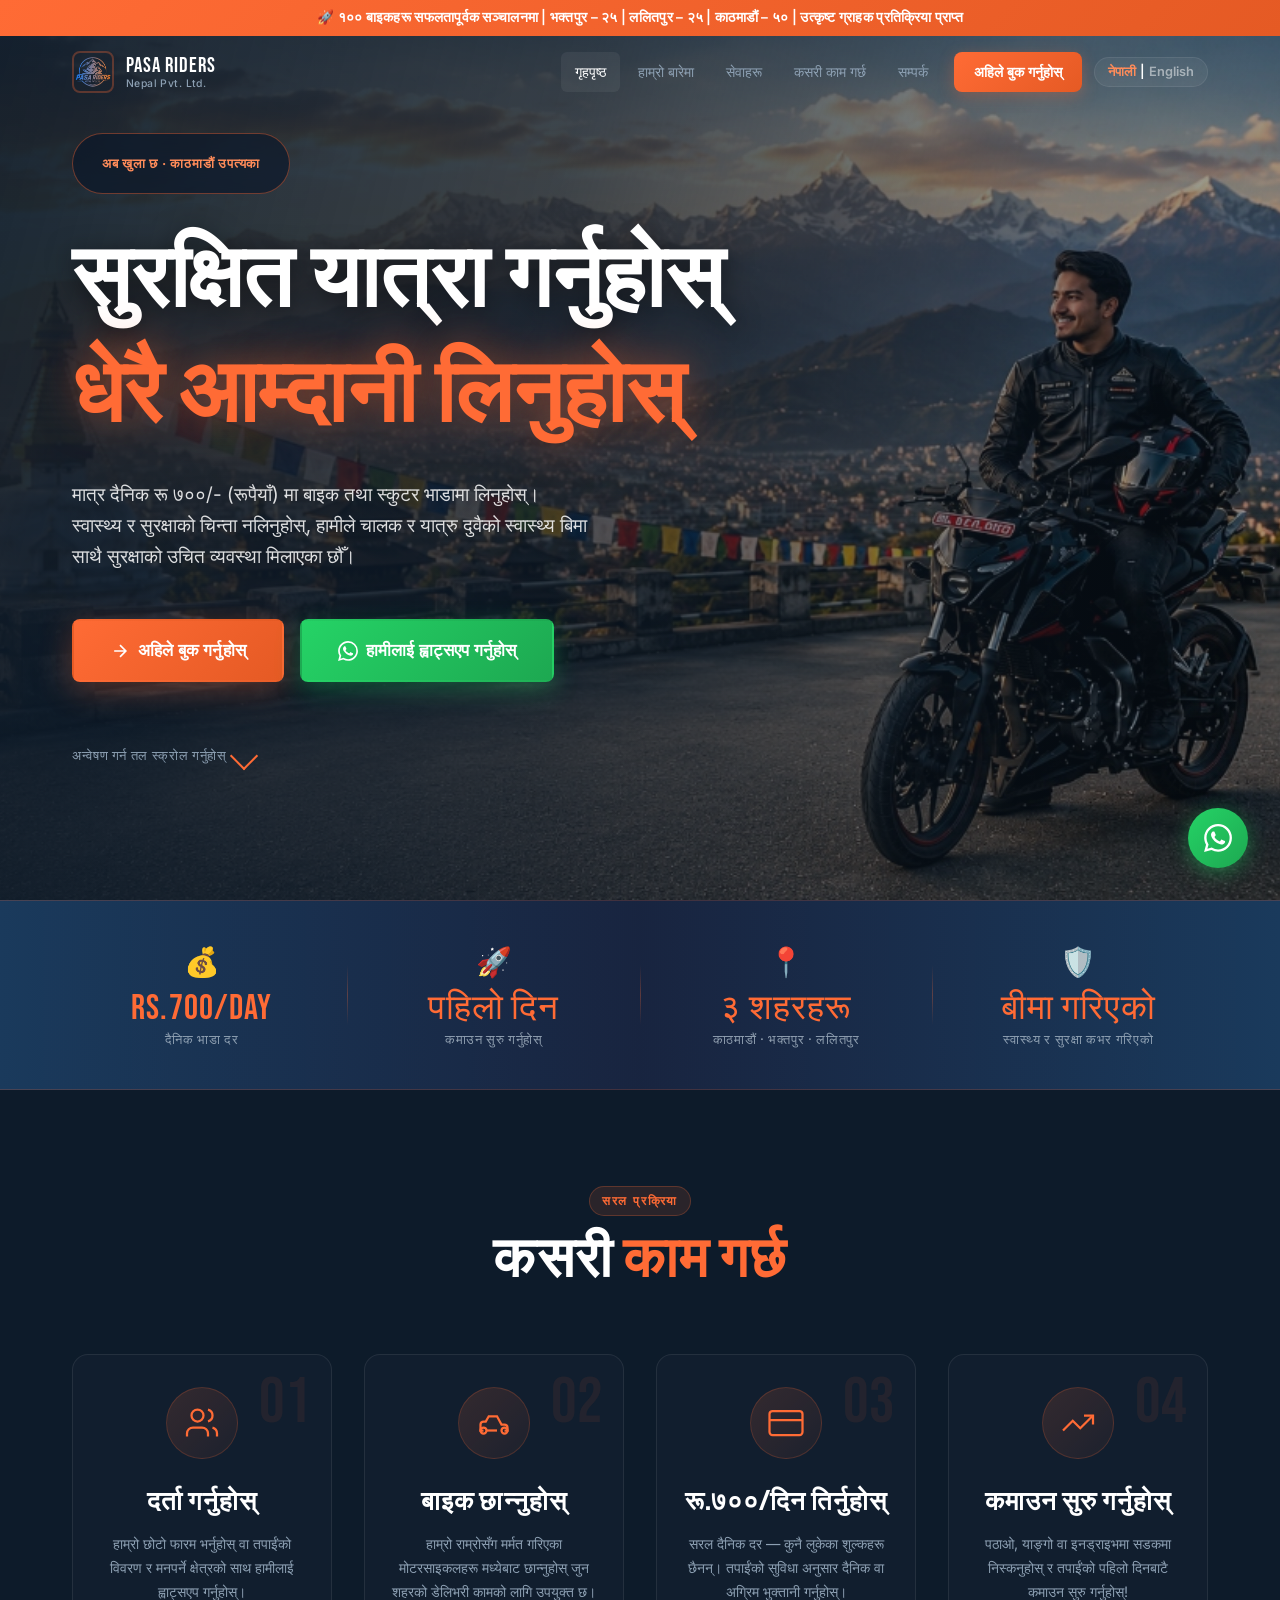
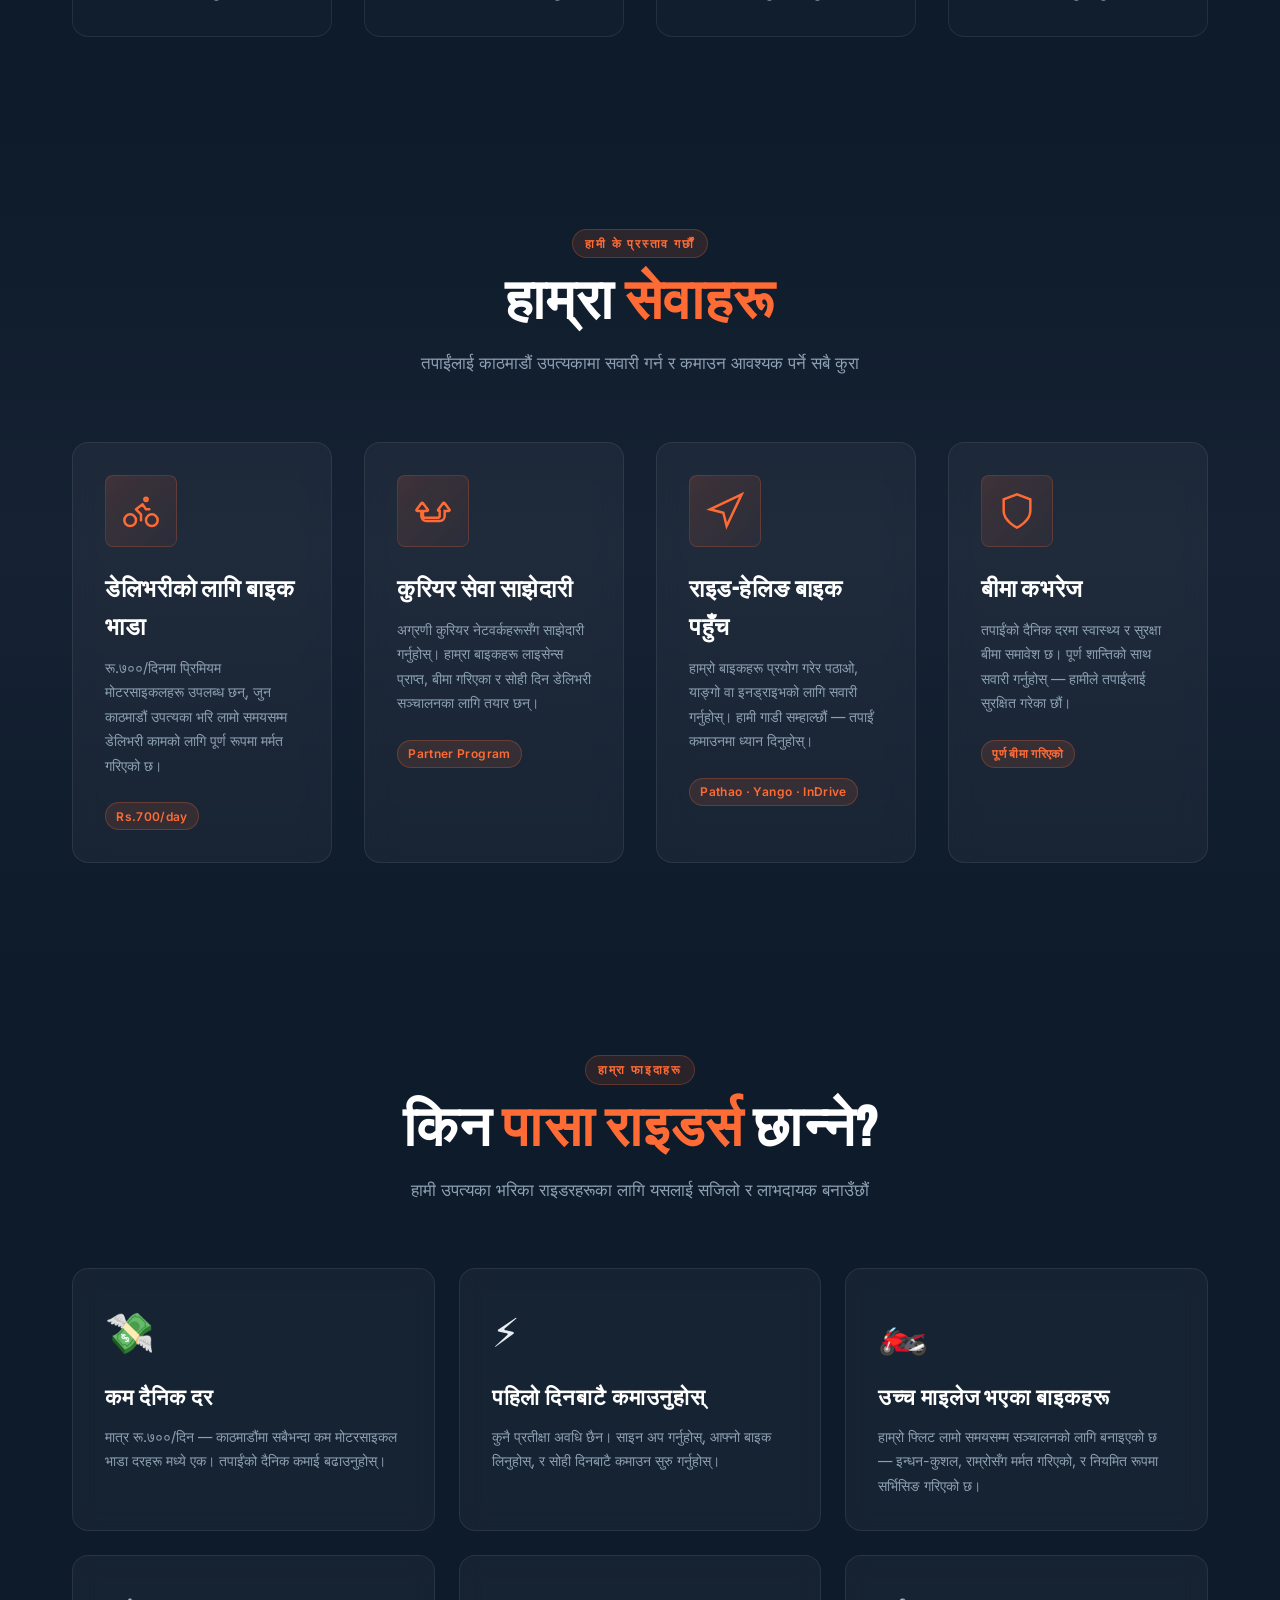
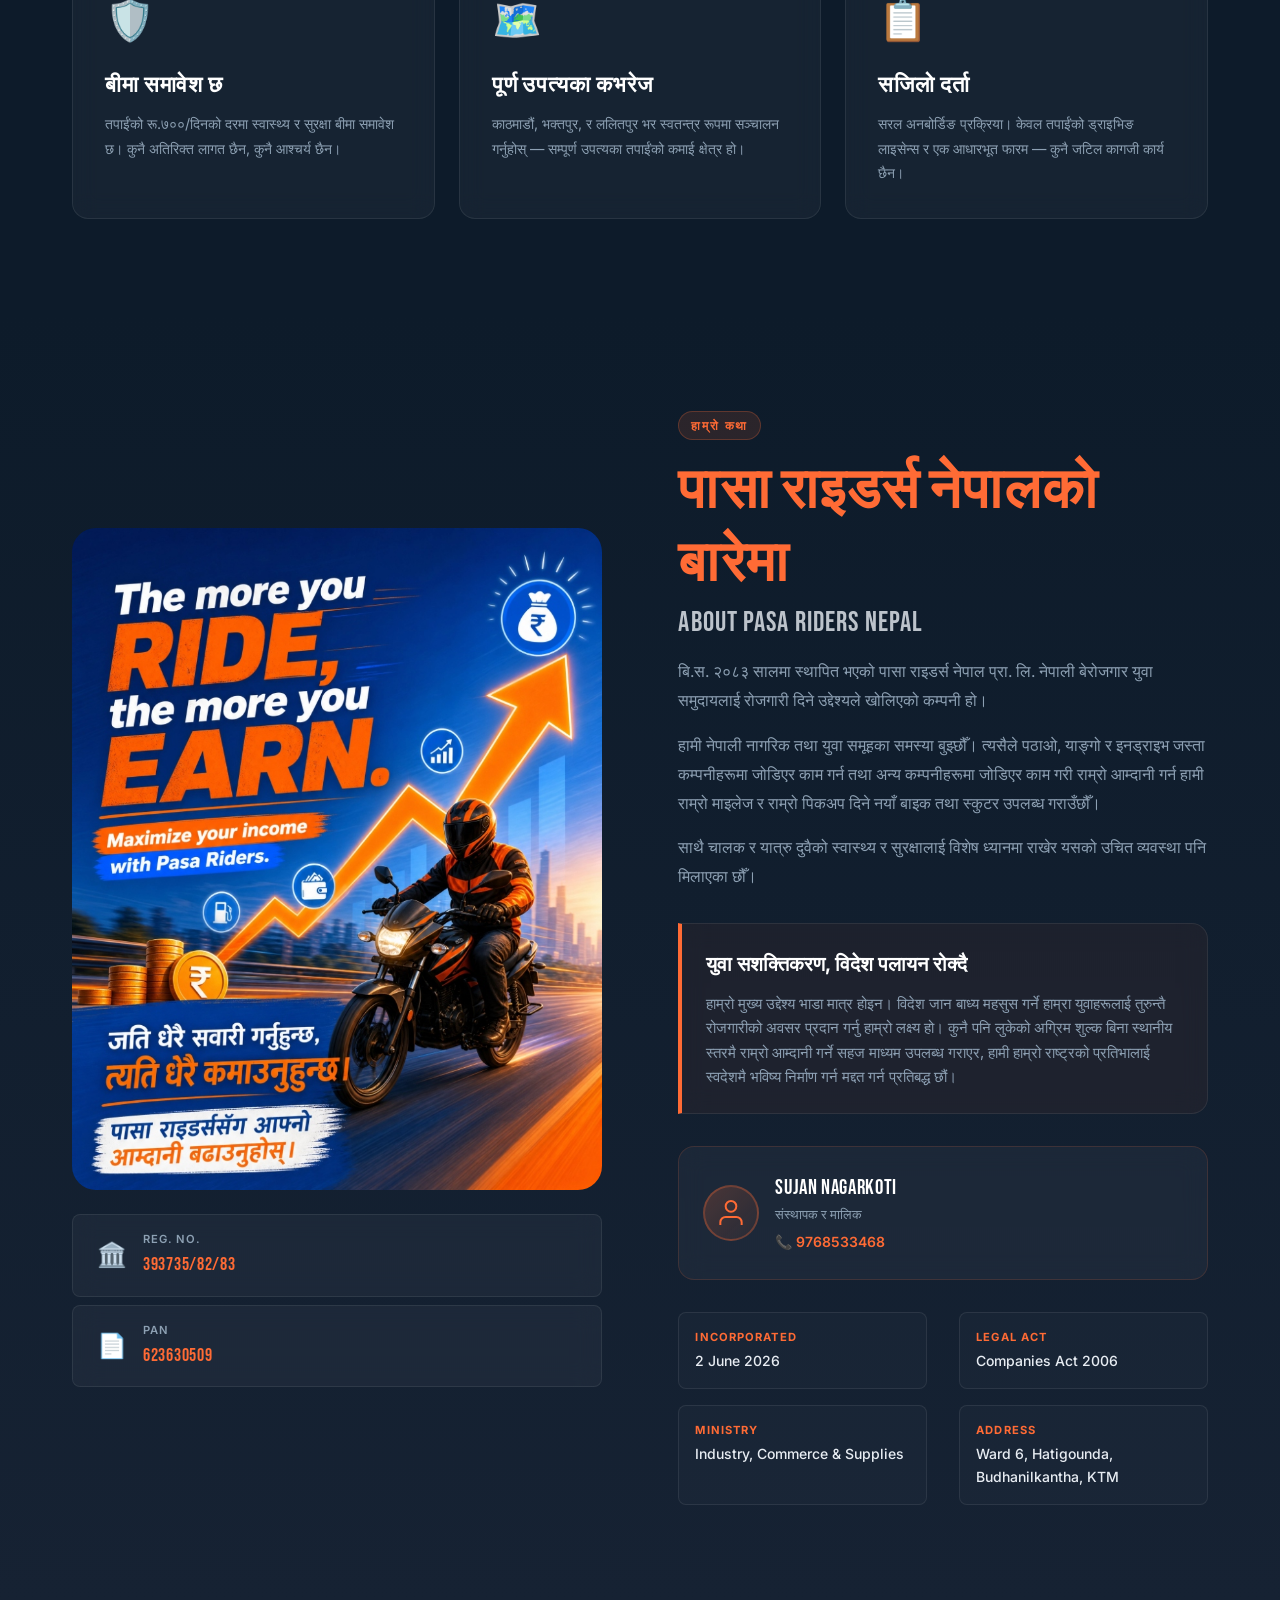
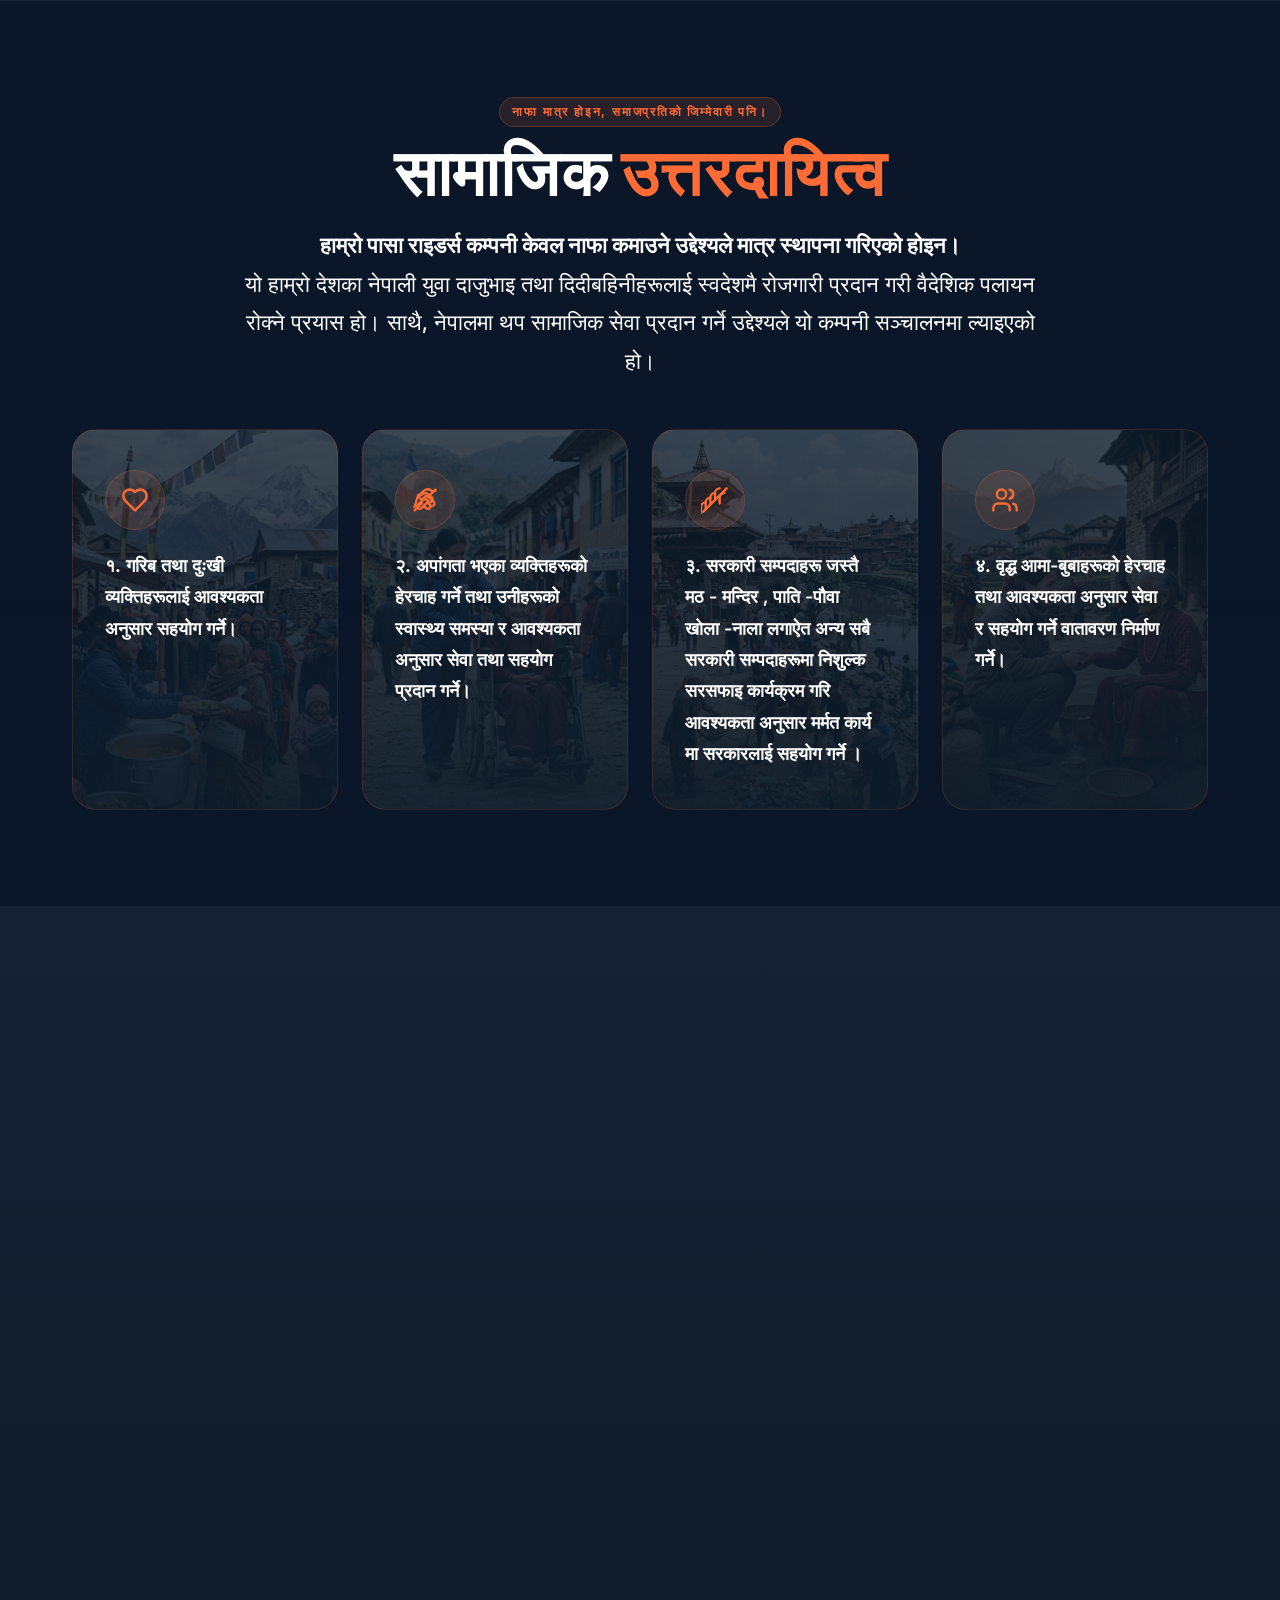
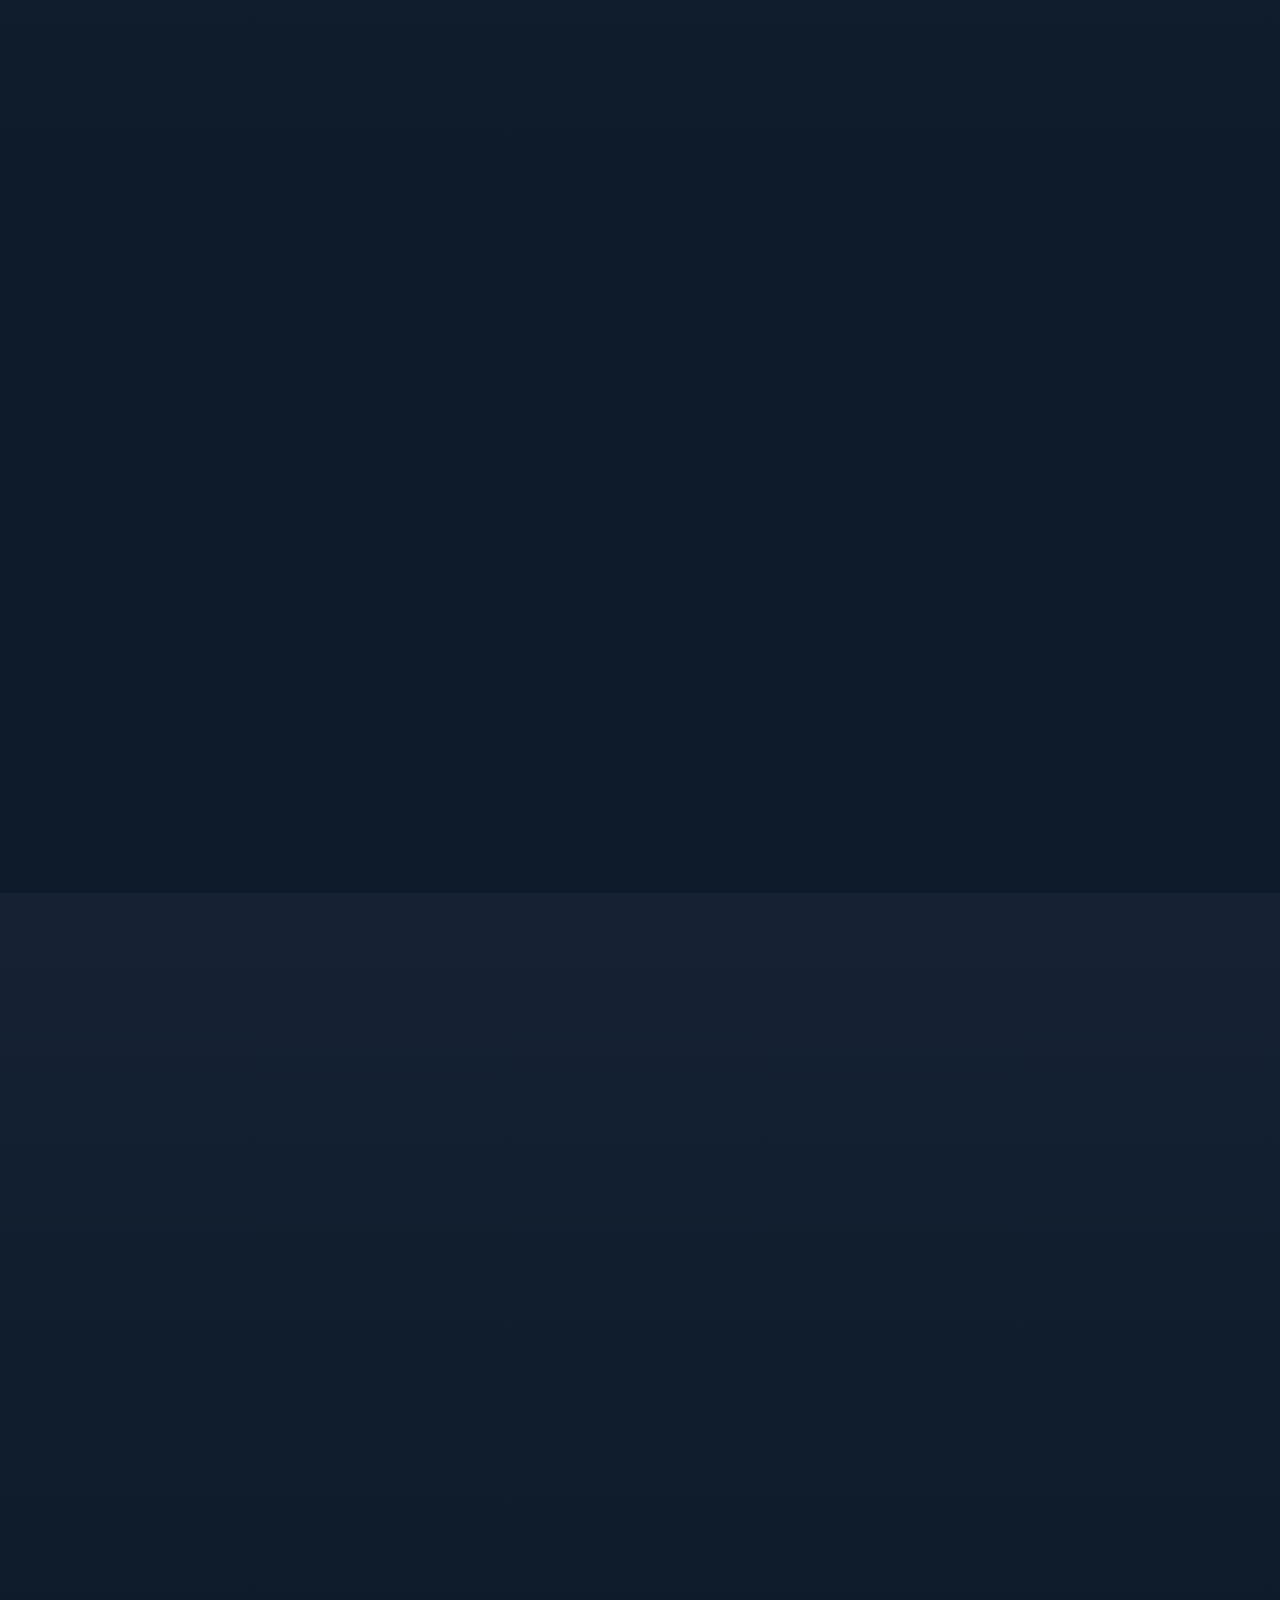
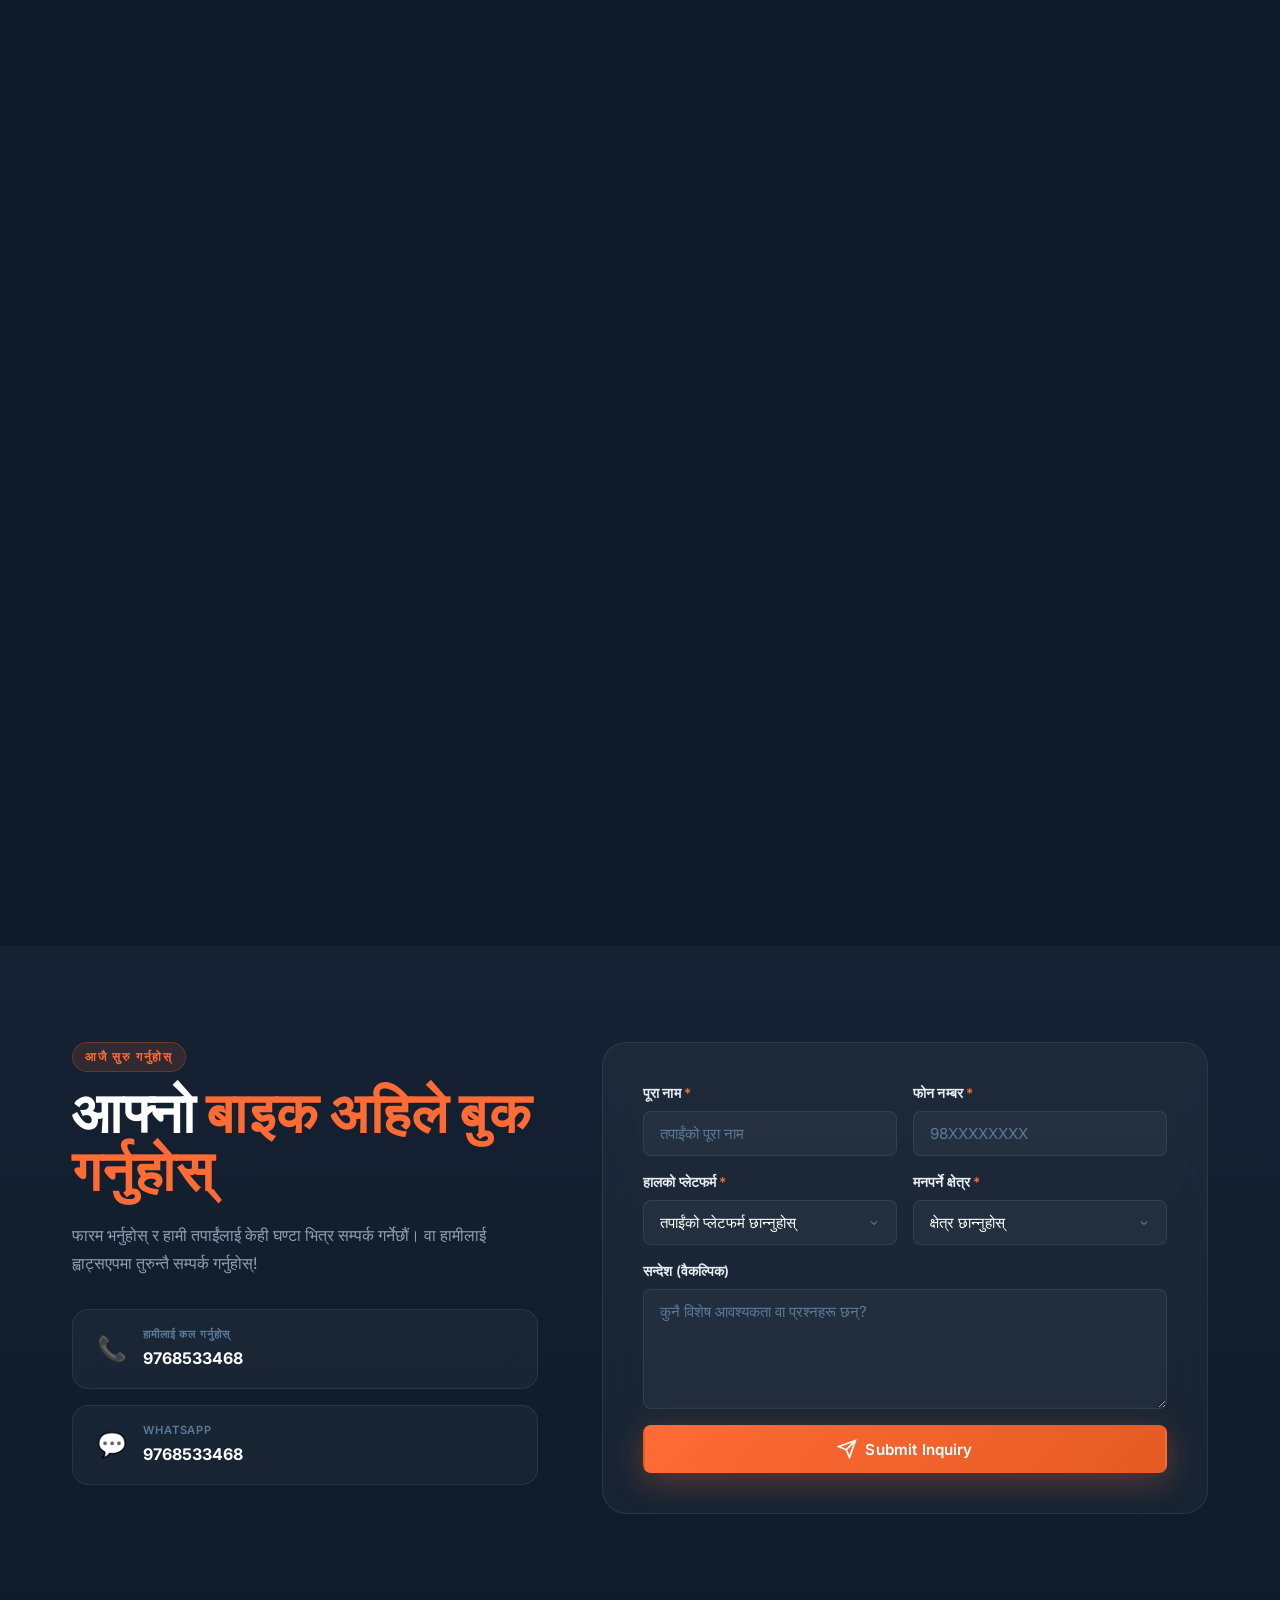
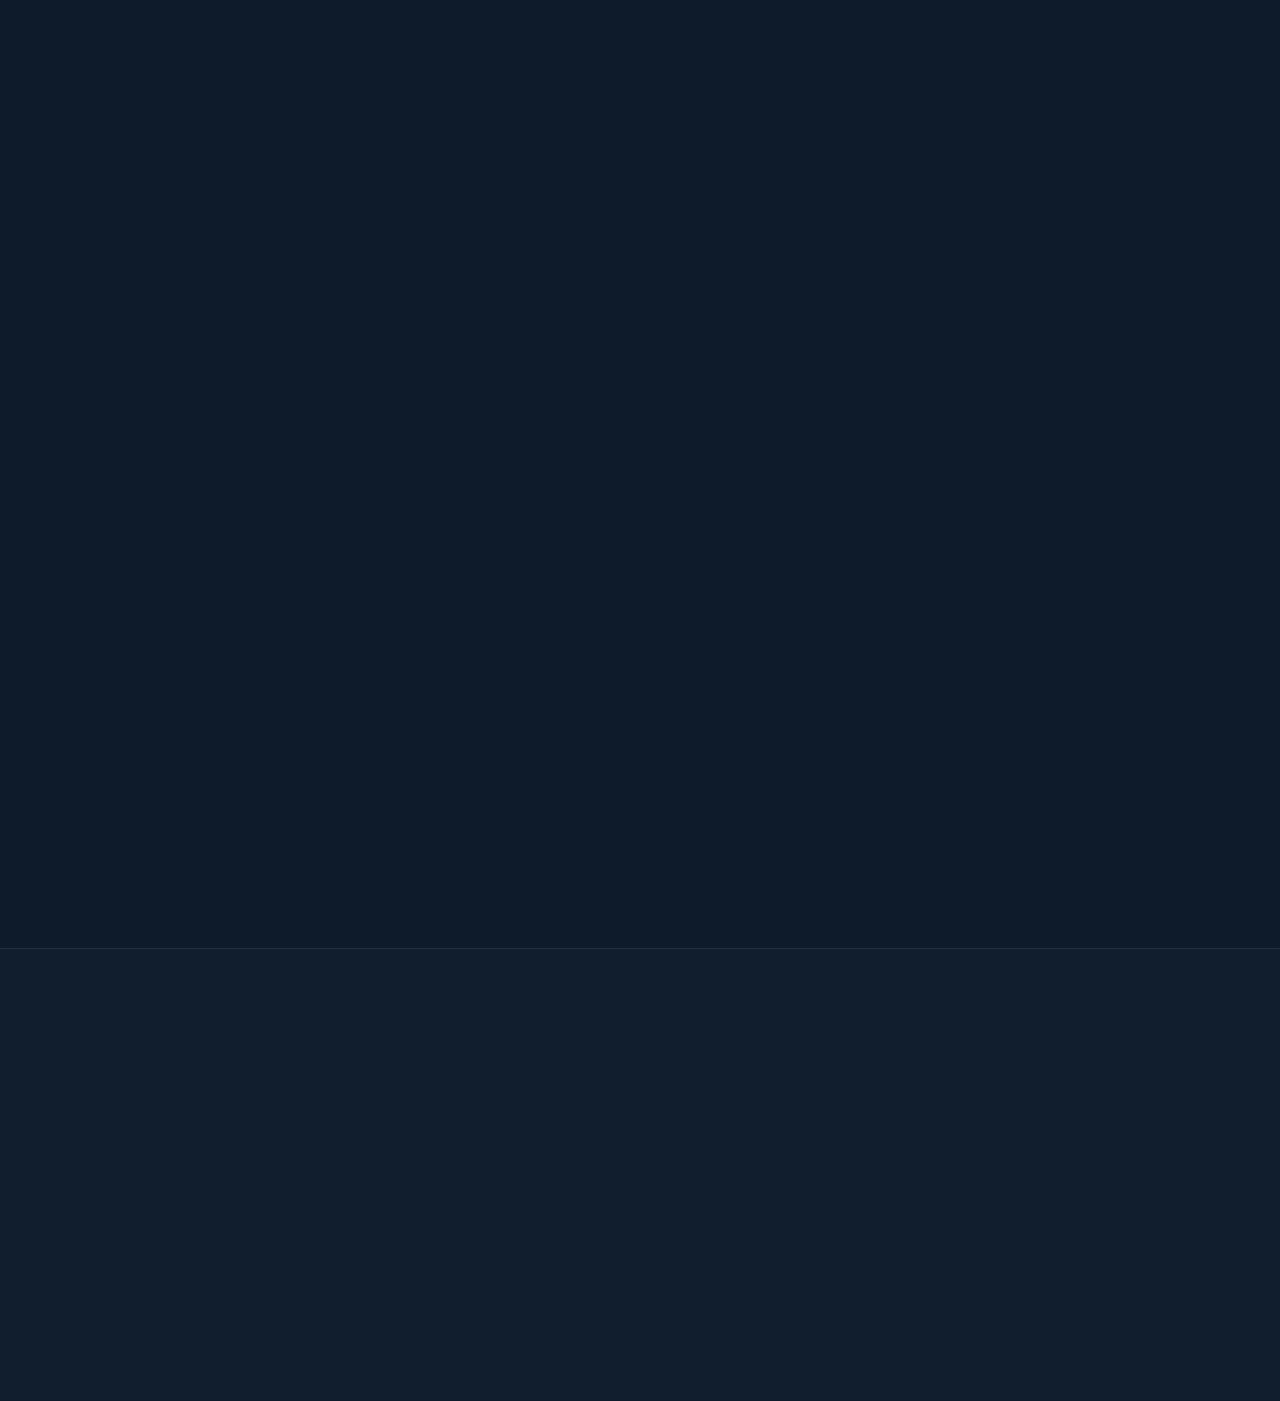
==== commit 89722ea4: "Add files via upload" ====
--- a/index.html
+++ b/index.html
@@ -7,7 +7,7 @@
   <meta http-equiv="X-UA-Compatible" content="IE=edge" />
 
   <!-- Primary SEO -->
-  <title>Pasa Riders Nepal - Bike Rental in Kathmandu | Ride More, Earn More</title>
+  <title>Pasa Riders Nepal - Bike Rental in Kathmandu | Travel Safely, Earn More Income</title>
   <meta name="description"
     content="Pasa Riders Nepal Pvt. Ltd. offers premium motorcycle rentals in Kathmandu at just Rs.700/day. Ideal for Pathao, Yango & InDrive riders. Health & safety insurance included. Start earning from Day 1!" />
   <meta name="keywords"
@@ -19,7 +19,7 @@
   <!-- Open Graph / Facebook -->
   <meta property="og:type" content="website" />
   <meta property="og:url" content="https://pasariders.com.np/" />
-  <meta property="og:title" content="Pasa Riders Nepal - Bike Rental in Kathmandu | Ride More, Earn More" />
+  <meta property="og:title" content="Pasa Riders Nepal - Bike Rental in Kathmandu | Travel Safely, Earn More Income" />
   <meta property="og:description"
     content="Rent a motorcycle in Kathmandu for only Rs.700/day. Perfect for Pathao, Yango & InDrive riders. Insurance included. Start earning from Day 1!" />
   <meta property="og:image" content="assets/hero.jpg" />
@@ -65,7 +65,7 @@
     "foundingDate": "2026-06-02",
     "taxID": "623630509",
     "identifier": "393735/82/83",
-    "slogan": "Ride More, Earn More!",
+    "slogan": "Travel Safely, Earn More Income",
     "address": {
       "@type": "PostalAddress",
       "streetAddress": "Ward No. 6, Hatigounda",
@@ -179,26 +179,26 @@
       <div class="hero__content container">
         <div class="hero__badge hero__badge--large reveal glass">
           <div class="lang-text"
-            data-en="<span class='badge-dot' aria-hidden='true'></span><strong>Now Open · Kathmandu Valley, Bhaktapur, Lalitpur</strong>"
-            data-ne="<span class='badge-dot' aria-hidden='true'></span><strong>अब खुला छ · काठमाडौं उपत्यका, भक्तपुर, ललितपुर</strong>">
+            data-en="<span class='badge-dot' aria-hidden='true'></span><strong>Now Open · Kathmandu Valley</strong>"
+            data-ne="<span class='badge-dot' aria-hidden='true'></span><strong>अब खुला छ · काठमाडौं उपत्यका</strong>">
             <span class="badge-dot" aria-hidden="true"></span>
-            <strong>Now Open · Kathmandu Valley, Bhaktapur, Lalitpur</strong>
-          </div>
-          <div class="hero__badge-stats lang-text"
-            data-en="<strong>100+ Bikes Operating in 3 Cities</strong><br/>Bhaktapur: 25 | Lalitpur: 25 | Kathmandu: 50"
-            data-ne="<strong>३ शहरहरूमा १००+ बाइक सञ्चालनमा</strong><br/>भक्तपुर: २५ | ललितपुर: २५ | काठमाडौं: ५०">
-            <strong>100+ Bikes Operating in 3 Cities</strong><br />
-            Bhaktapur: 25 | Lalitpur: 25 | Kathmandu: 50
-          </div>
-        </div>
-        <h1 class="hero__headline reveal">
-          Ride More,<br />
-          <span class="highlight">Earn More!</span>
+            <strong>Now Open · Kathmandu Valley</strong>
+          </div>
+        </div>
+        <h1 class="hero__headline reveal lang-text" data-en="Travel Safely<br />
+          <span class='highlight'>Earn More Income</span>" data-ne="सुरक्षित यात्रा गर्नुहोस्<br />
+          <span class='highlight'>धेरै आम्दानी लिनुहोस्</span>">
+          Travel Safely<br />
+          <span class="highlight">Earn More Income</span>
         </h1>
-        <p class="hero__sub reveal">
-          Rent a motorcycle for just <strong>Rs.700/day</strong> — perfect for
-          Pathao, Yango &amp; InDrive riders.<br class="hide-mobile" />
-          Insurance included. Start earning from <strong>Day 1.</strong>
+        <p class="hero__sub reveal lang-text" style="line-height: 1.6;"
+          data-en="Rent a bike or scooter for only Rs. 700 per day.<br class='hide-mobile' />
+          Do not worry about health and safety; we have arranged proper health insurance and safety measures for both riders and passengers."
+          data-ne="मात्र दैनिक रू ७००/- (रूपैयाँ) मा बाइक तथा स्कुटर भाडामा लिनुहोस्।<br class='hide-mobile' />
+          स्वास्थ्य र सुरक्षाको चिन्ता नलिनुहोस्, हामीले चालक र यात्रु दुवैको स्वास्थ्य बिमा साथै सुरक्षाको उचित व्यवस्था मिलाएका छौँ।">
+          Rent a bike or scooter for only Rs. 700 per day.<br class="hide-mobile" />
+          Do not worry about health and safety; we have arranged proper health insurance and safety measures for both
+          riders and passengers.
         </p>
         <div class="hero__actions reveal">
           <a href="#inquiry" class="btn btn--primary btn--lg">
@@ -343,11 +343,10 @@
           <article class="service-card glass reveal">
             <div class="service-card__icon" aria-hidden="true">
               <svg xmlns="http://www.w3.org/2000/svg" width="40" height="40" viewBox="0 0 24 24" fill="none"
-                stroke="currentColor" stroke-width="1.5">
-                <circle cx="5" cy="17" r="2" />
-                <circle cx="19" cy="17" r="2" />
-                <path d="M5 17H3v-4a2 2 0 0 1 2-2h1.5l2-3.5H14l3 5.5h2a2 2 0 0 1 2 2v2h-2" />
-                <path d="M14 17H7" />
+                stroke="currentColor" stroke-width="1.5" stroke-linecap="round" stroke-linejoin="round">
+                <circle cx="5.5" cy="17.5" r="3.5" />
+                <circle cx="18.5" cy="17.5" r="3.5" />
+                <path d="M15 6a1 1 0 1 0 0-2 1 1 0 0 0 0 2zm-3 11.5V14l-3-3 4-3 2 3h2" />
               </svg>
             </div>
             <h3 class="service-card__title">Bike Rental for Delivery</h3>
@@ -476,16 +475,31 @@
         </div>
 
         <div class="about__content reveal">
-          <span class="section-tag">Our Story</span>
-          <h2 class="section-title" id="about-title">About <span class="highlight">Pasa Riders Nepal</span></h2>
-          <p class="about__text">
-            Founded in June 2026, <strong>Pasa Riders Nepal Pvt. Ltd.</strong> was born from a simple vision:
-            to make motorcycle rental accessible, affordable, and profitable for everyday riders across Kathmandu
-            Valley.
+          <span class="section-tag lang-text" data-en="Our Story" data-ne="हाम्रो कथा">Our Story</span>
+          <h2 class="section-title" id="about-title" style="line-height: 1.3;">
+            <span class="highlight" style="display: block; margin-bottom: 0.2rem;">पासा राइडर्स नेपालको बारेमा</span>
+            <span
+              style="font-size: 0.5em; opacity: 0.8; font-weight: 500; display: block; color: var(--clr-text);">About
+              Pasa Riders Nepal</span>
+          </h2>
+          <p class="about__text lang-text"
+            data-en="Pasa Riders Nepal Pvt. Ltd., established in 2083 B.S., is a company opened with the purpose of providing employment to unemployed Nepali youth."
+            data-ne="बि.स. २०८३ सालमा स्थापित भएको पासा राइडर्स नेपाल प्रा. लि. नेपाली बेरोजगार युवा समुदायलाई रोजगारी दिने उद्देश्यले खोलिएको कम्पनी हो।">
+            Pasa Riders Nepal Pvt. Ltd., established in 2083 B.S., is a company opened with the purpose of providing
+            employment to unemployed Nepali youth.
           </p>
-          <p class="about__text">
-            We understand the hustle — platform riders on Pathao, Yango, and InDrive need reliable, insured bikes
-            without the burden of ownership costs. That's exactly what we provide.
+          <p class="about__text lang-text"
+            data-en="We understand the problems of Nepali citizens and youth groups. Therefore, to help them join and work with companies like Pathao, Yango, and InDrive, as well as other companies, and earn good income, we provide new bikes and scooters with good mileage and good pickup."
+            data-ne="हामी नेपाली नागरिक तथा युवा समूहका समस्या बुझ्छौँ। त्यसैले पठाओ, याङ्गो र इनड्राइभ जस्ता कम्पनीहरूमा जोडिएर काम गर्न तथा अन्य कम्पनीहरूमा जोडिएर काम गरी राम्रो आम्दानी गर्न हामी राम्रो माइलेज र राम्रो पिकअप दिने नयाँ बाइक तथा स्कुटर उपलब्ध गराउँछौँ।">
+            We understand the problems of Nepali citizens and youth groups. Therefore, to help them join and work with
+            companies like Pathao, Yango, and InDrive, as well as other companies, and earn good income, we provide new
+            bikes and scooters with good mileage and good pickup.
+          </p>
+          <p class="about__text lang-text"
+            data-en="At the same time, we also give special attention to the health and safety of both riders and passengers and have made proper arrangements for it."
+            data-ne="साथै चालक र यात्रु दुवैको स्वास्थ्य र सुरक्षालाई विशेष ध्यानमा राखेर यसको उचित व्यवस्था पनि मिलाएका छौँ।">
+            At the same time, we also give special attention to the health and safety of both riders and passengers and
+            have made proper arrangements for it.
           </p>
           <div class="about__mission glass">
             <h3 class="about__mission-title lang-text" data-en="Empowering Youth, Stopping Migration"
@@ -563,7 +577,8 @@
         </div>
 
         <div class="mission-grid">
-          <div class="mission-card glass reveal" style="background: linear-gradient(rgba(13, 27, 42, 0.8), rgba(13, 27, 42, 0.95)), url('assets/mission_1.png') center/cover no-repeat; border-color: rgba(255,107,53,0.15);">
+          <div class="mission-card glass reveal"
+            style="background: linear-gradient(rgba(13, 27, 42, 0.8), rgba(13, 27, 42, 0.95)), url('assets/mission_1.png') center/cover no-repeat; border-color: rgba(255,107,53,0.15);">
             <div class="mission-card__icon" aria-hidden="true">
               <svg xmlns="http://www.w3.org/2000/svg" width="28" height="28" viewBox="0 0 24 24" fill="none"
                 stroke="currentColor" stroke-width="2" stroke-linecap="round" stroke-linejoin="round">
@@ -578,7 +593,8 @@
             </p>
           </div>
 
-          <div class="mission-card glass reveal" style="background: linear-gradient(rgba(13, 27, 42, 0.8), rgba(13, 27, 42, 0.95)), url('assets/mission_2.png') center/cover no-repeat; border-color: rgba(255,107,53,0.15);">
+          <div class="mission-card glass reveal"
+            style="background: linear-gradient(rgba(13, 27, 42, 0.8), rgba(13, 27, 42, 0.95)), url('assets/mission_2.png') center/cover no-repeat; border-color: rgba(255,107,53,0.15);">
             <div class="mission-card__icon" aria-hidden="true">
               <svg xmlns="http://www.w3.org/2000/svg" width="28" height="28" viewBox="0 0 24 24" fill="none"
                 stroke="currentColor" stroke-width="2" stroke-linecap="round" stroke-linejoin="round">
@@ -601,7 +617,8 @@
 
 
 
-          <div class="mission-card glass reveal" style="background: linear-gradient(rgba(13, 27, 42, 0.8), rgba(13, 27, 42, 0.95)), url('assets/mission_3.png') center/cover no-repeat; border-color: rgba(255,107,53,0.15);">
+          <div class="mission-card glass reveal"
+            style="background: linear-gradient(rgba(13, 27, 42, 0.8), rgba(13, 27, 42, 0.95)), url('assets/mission_3.png') center/cover no-repeat; border-color: rgba(255,107,53,0.15);">
             <div class="mission-card__icon" aria-hidden="true">
               <svg xmlns="http://www.w3.org/2000/svg" width="28" height="28" viewBox="0 0 24 24" fill="none"
                 stroke="currentColor" stroke-width="2" stroke-linecap="round" stroke-linejoin="round">
@@ -616,11 +633,13 @@
             <p class="mission-card__text lang-text"
               data-en="<strong>3.</strong> Organizing free cleaning programs in all government heritage sites such as temples, resting places, rivers, etc., and assisting the government in maintenance work as needed."
               data-ne="<strong>३.</strong> सरकारी सम्पदाहरू जस्तै मठ - मन्दिर , पाति -पाैवा खाेला -नाला लगाऐत अन्य सबै सरकारी सम्पदाहरूमा निशुल्क सरसफाइ कार्यक्रम गरि आवश्यकता अनुसार मर्मत कार्य मा सरकारलाई सहयाेग गर्ने ।">
-              <strong>3.</strong> Organizing free cleaning programs in all government heritage sites such as temples, resting places, rivers, etc., and assisting the government in maintenance work as needed.
+              <strong>3.</strong> Organizing free cleaning programs in all government heritage sites such as temples,
+              resting places, rivers, etc., and assisting the government in maintenance work as needed.
             </p>
           </div>
 
-          <div class="mission-card glass reveal" style="background: linear-gradient(rgba(13, 27, 42, 0.8), rgba(13, 27, 42, 0.95)), url('assets/mission_5.png') center/cover no-repeat; border-color: rgba(255,107,53,0.15);">
+          <div class="mission-card glass reveal"
+            style="background: linear-gradient(rgba(13, 27, 42, 0.8), rgba(13, 27, 42, 0.95)), url('assets/mission_5.png') center/cover no-repeat; border-color: rgba(255,107,53,0.15);">
             <div class="mission-card__icon" aria-hidden="true">
               <svg xmlns="http://www.w3.org/2000/svg" width="28" height="28" viewBox="0 0 24 24" fill="none"
                 stroke="currentColor" stroke-width="2" stroke-linecap="round" stroke-linejoin="round">
@@ -1101,7 +1120,7 @@
               <small>Nepal Pvt. Ltd.</small>
             </span>
           </a>
-          <p class="footer__tagline">Ride More, Earn More!</p>
+          <p class="footer__tagline">Travel Safely, Earn More Income</p>
           <p class="footer__reg">Reg. No: 393735/82/83 | PAN: 623630509</p>
           <a href="https://wa.me/9779768533468?text=Hi%2C%20I%27m%20interested%20in%20renting%20a%20bike!"
             class="btn btn--whatsapp btn--sm" target="_blank" rel="noopener noreferrer">
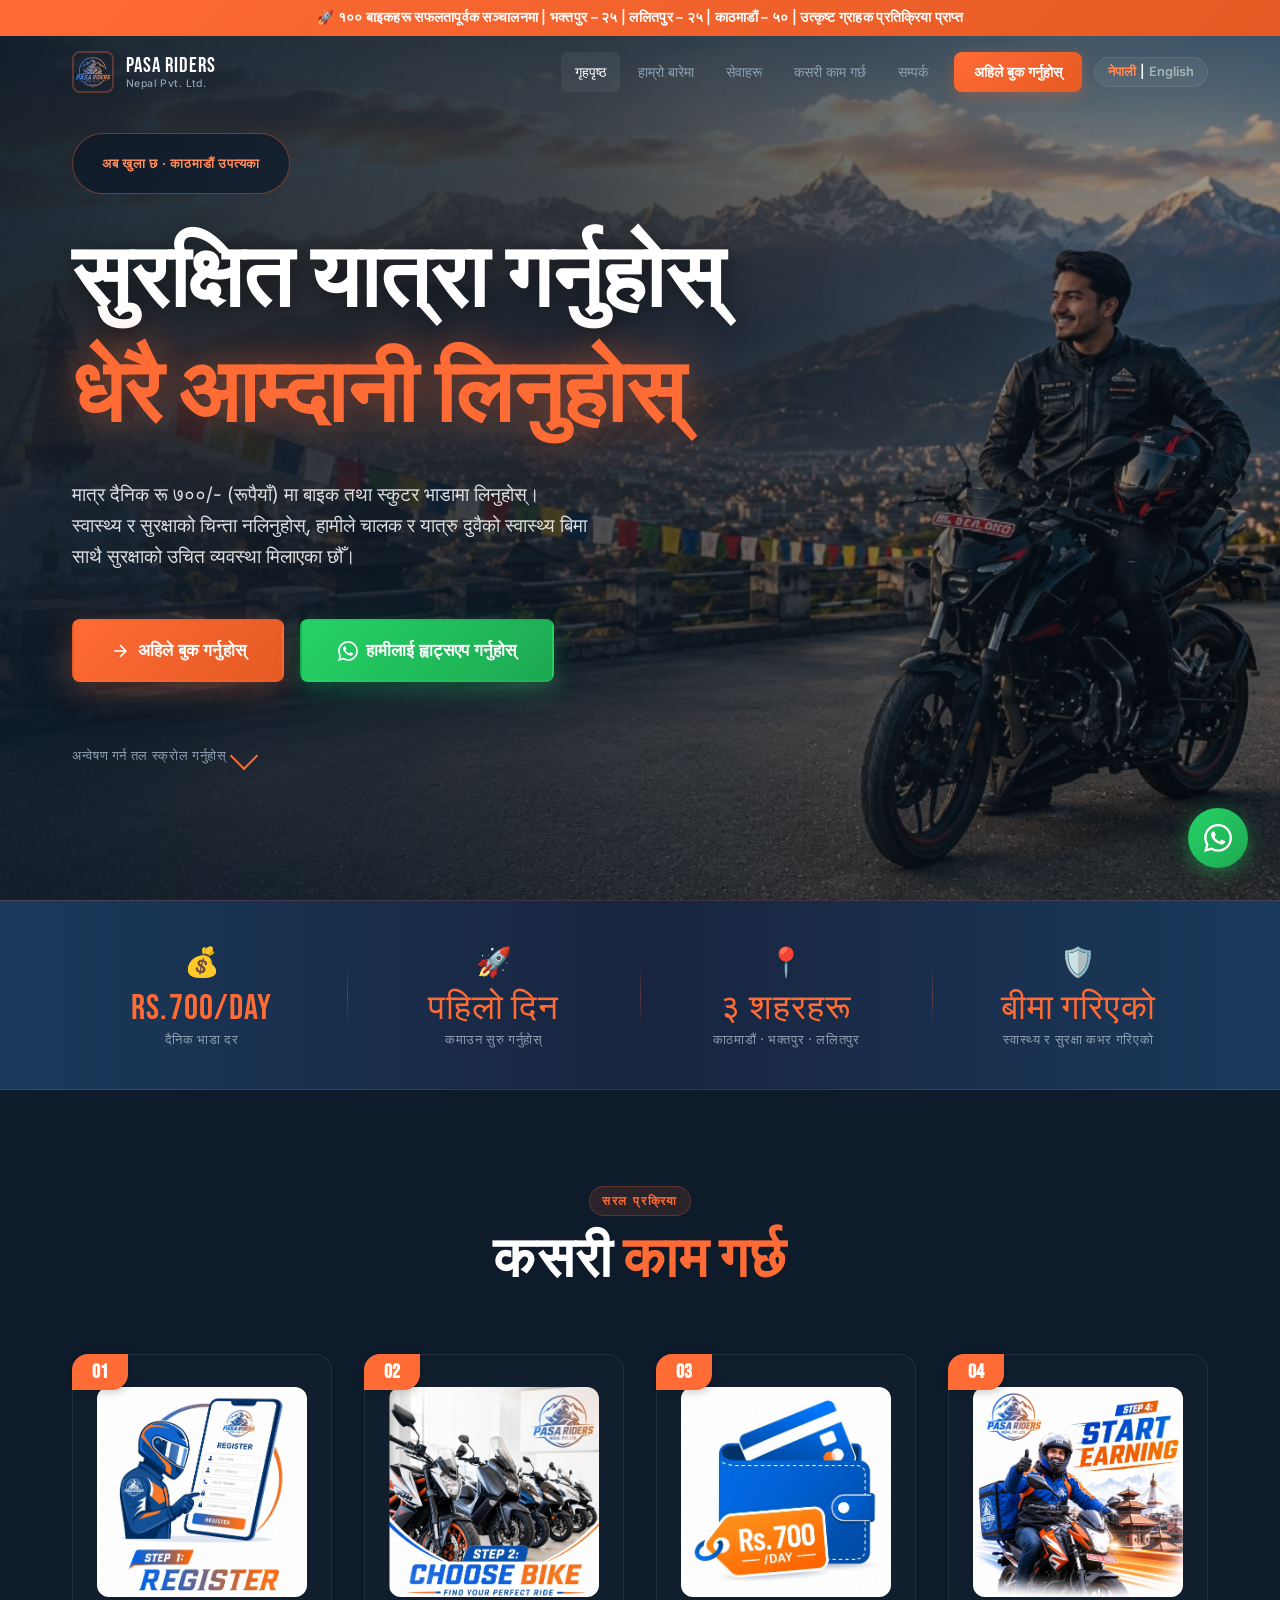
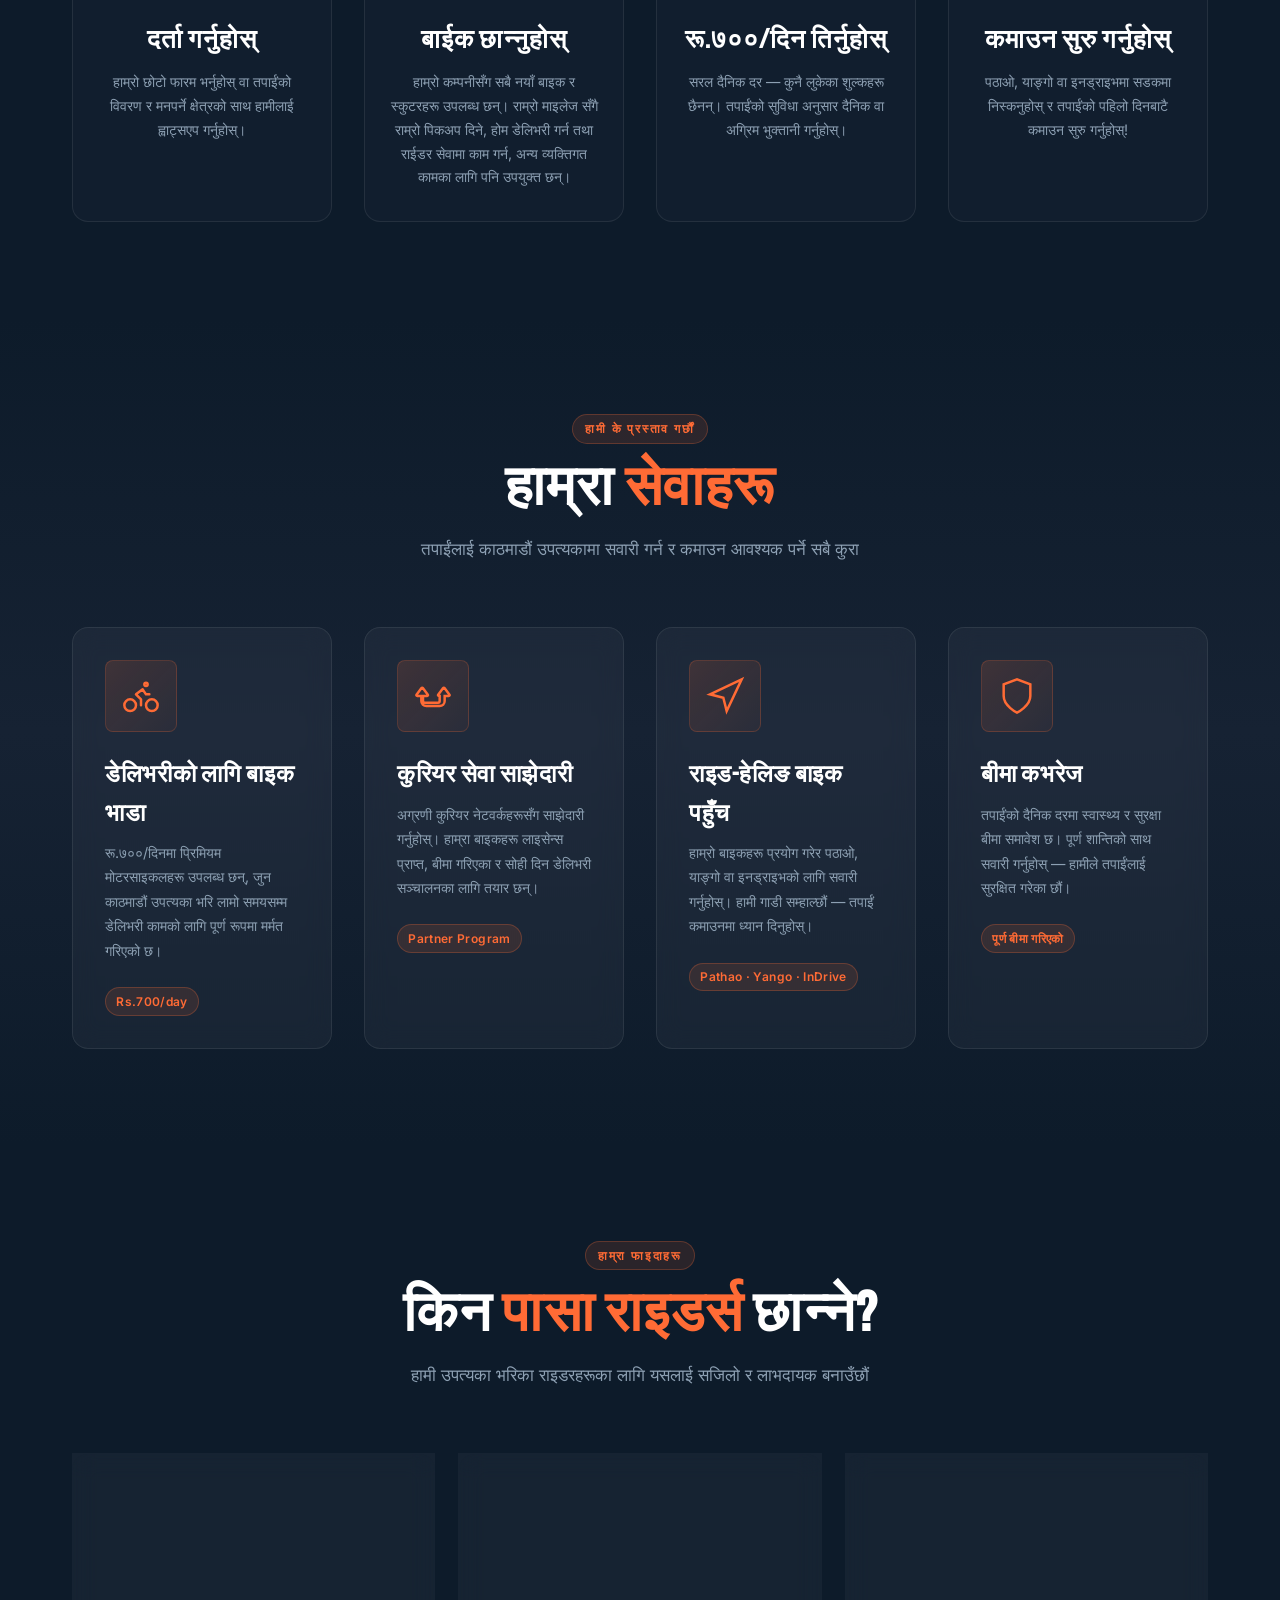
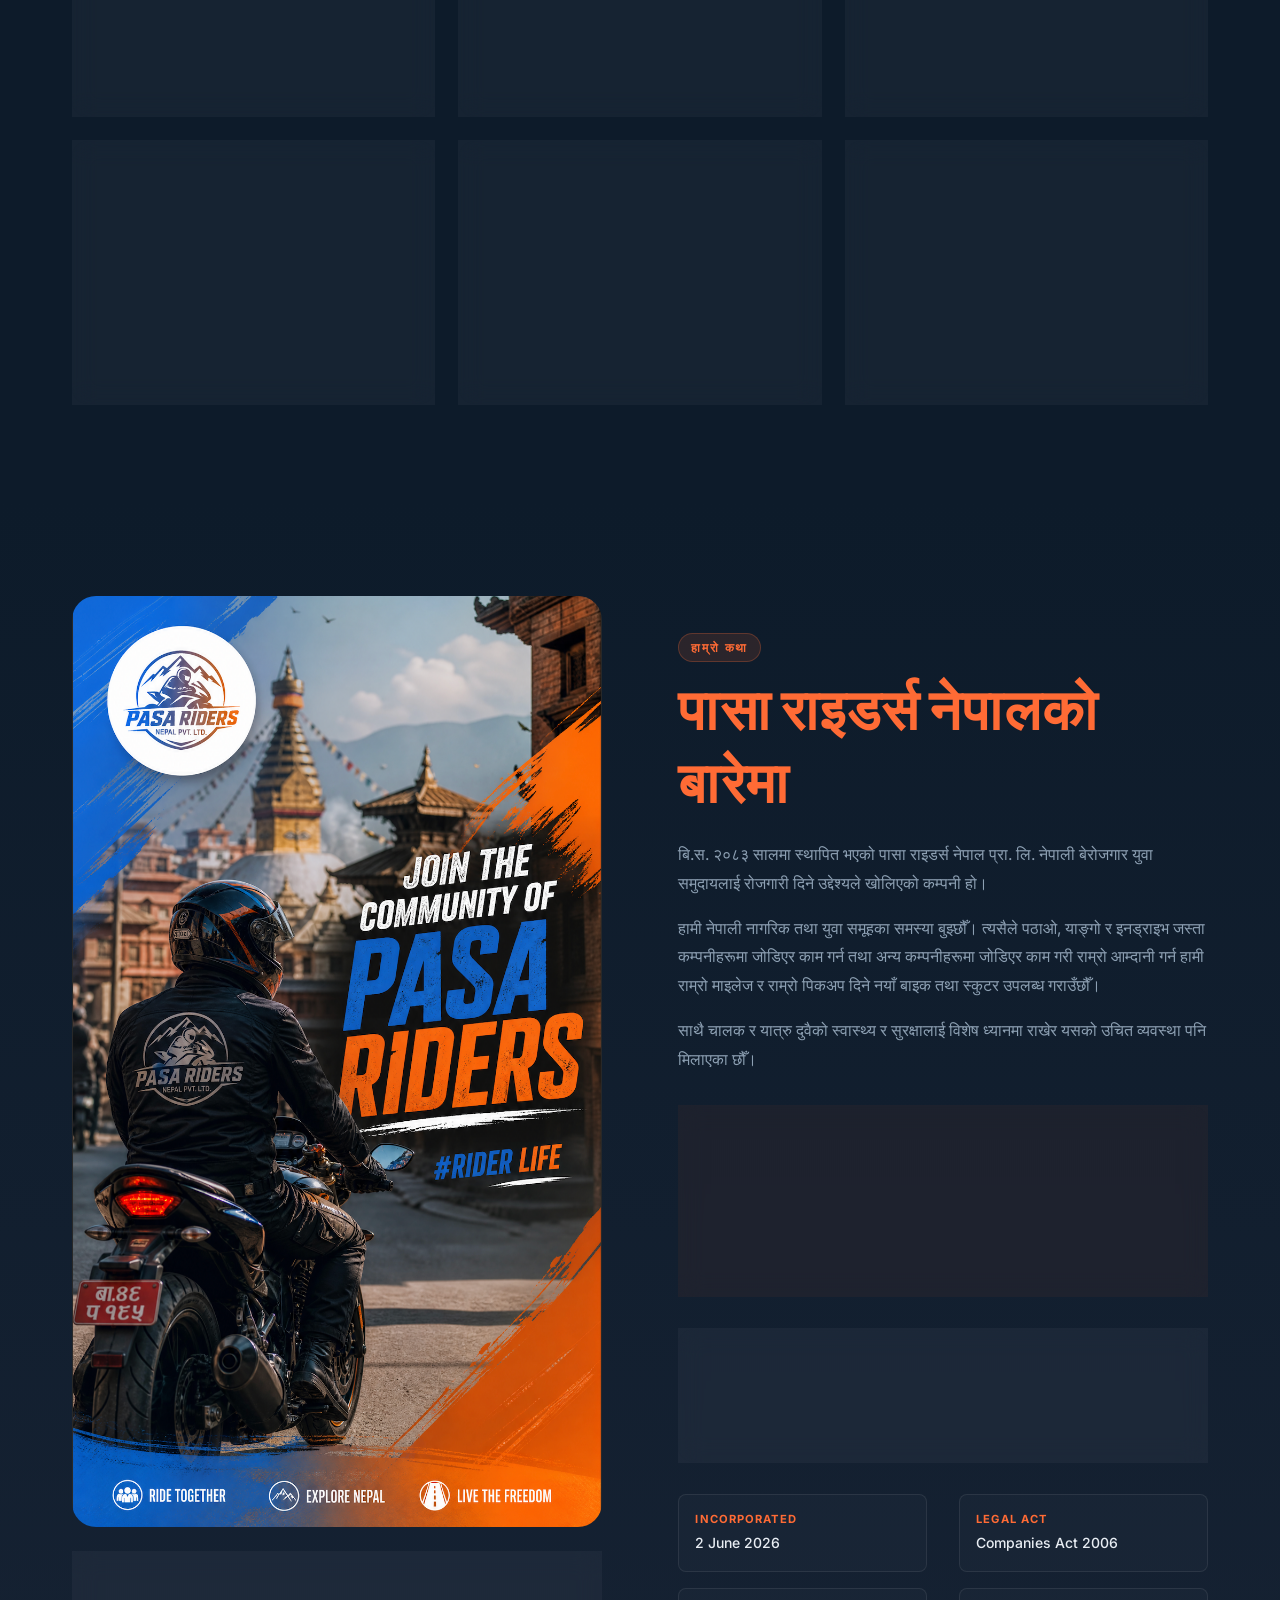
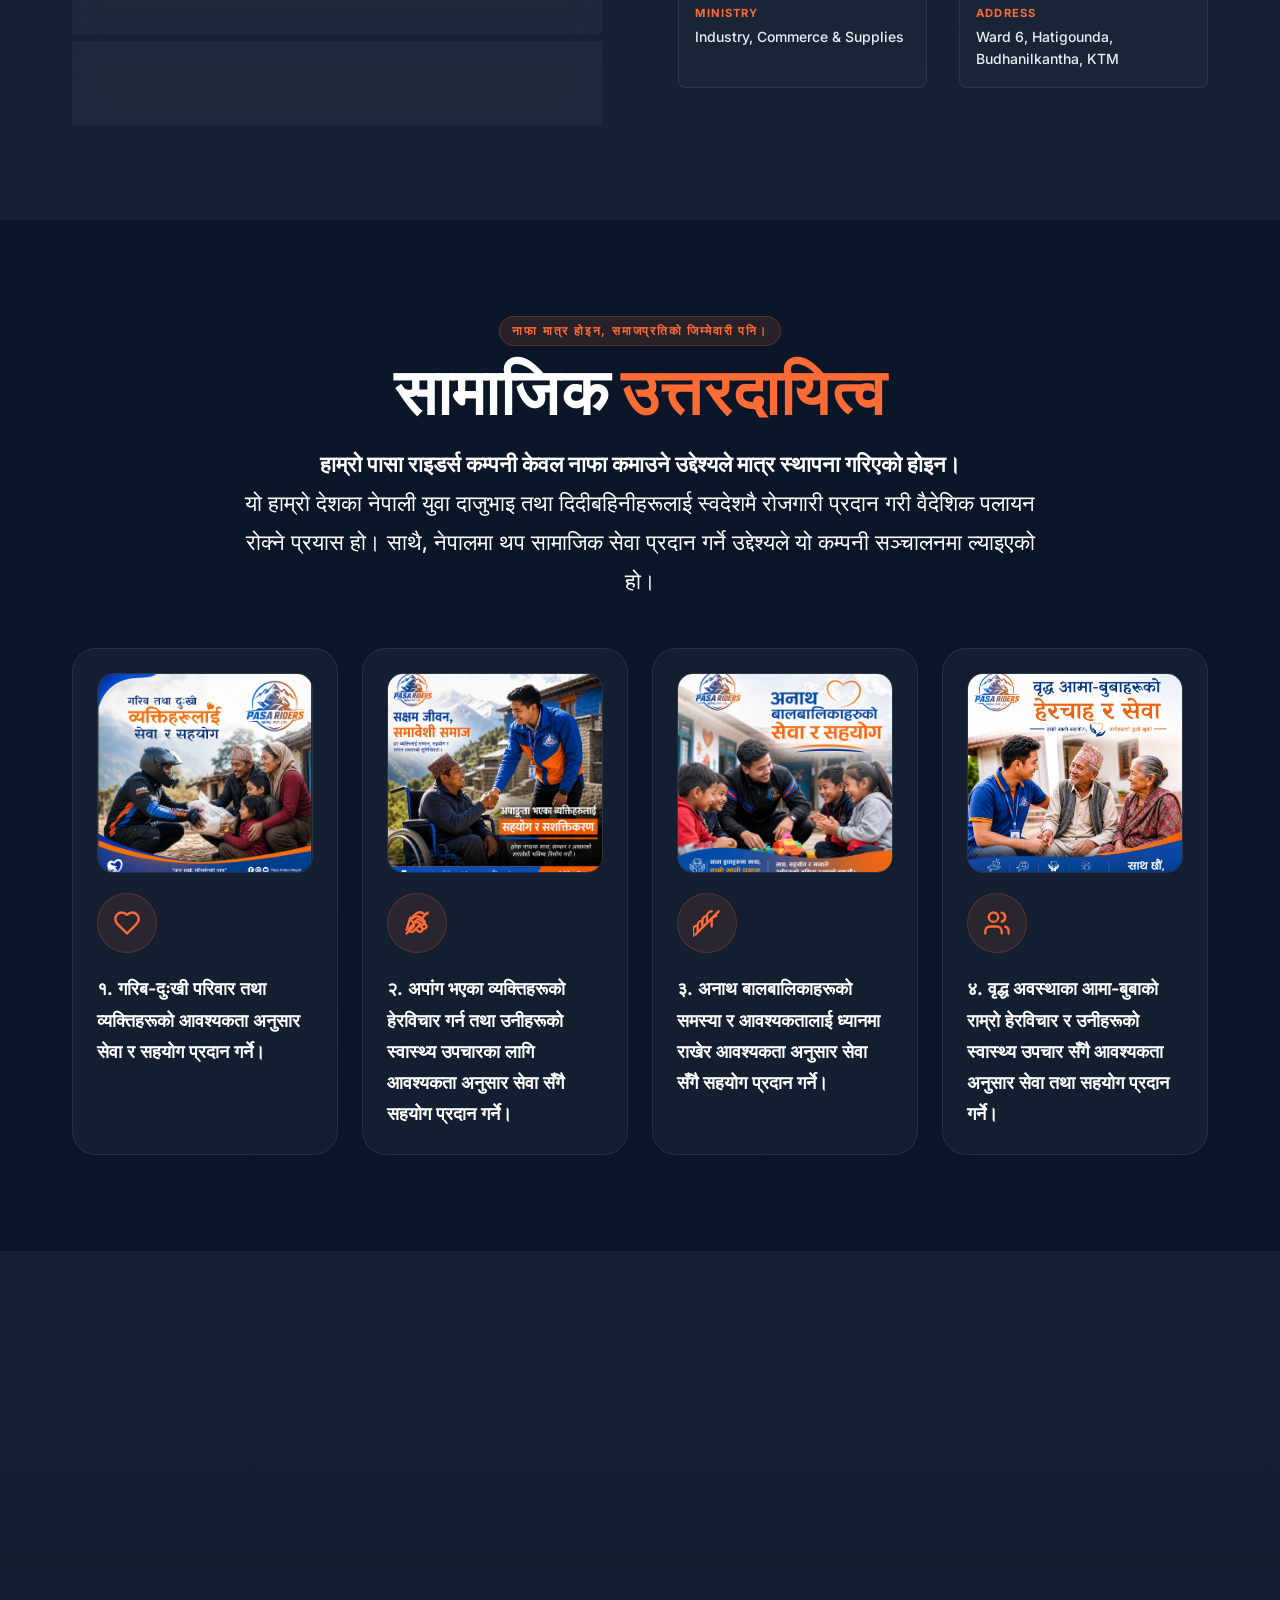
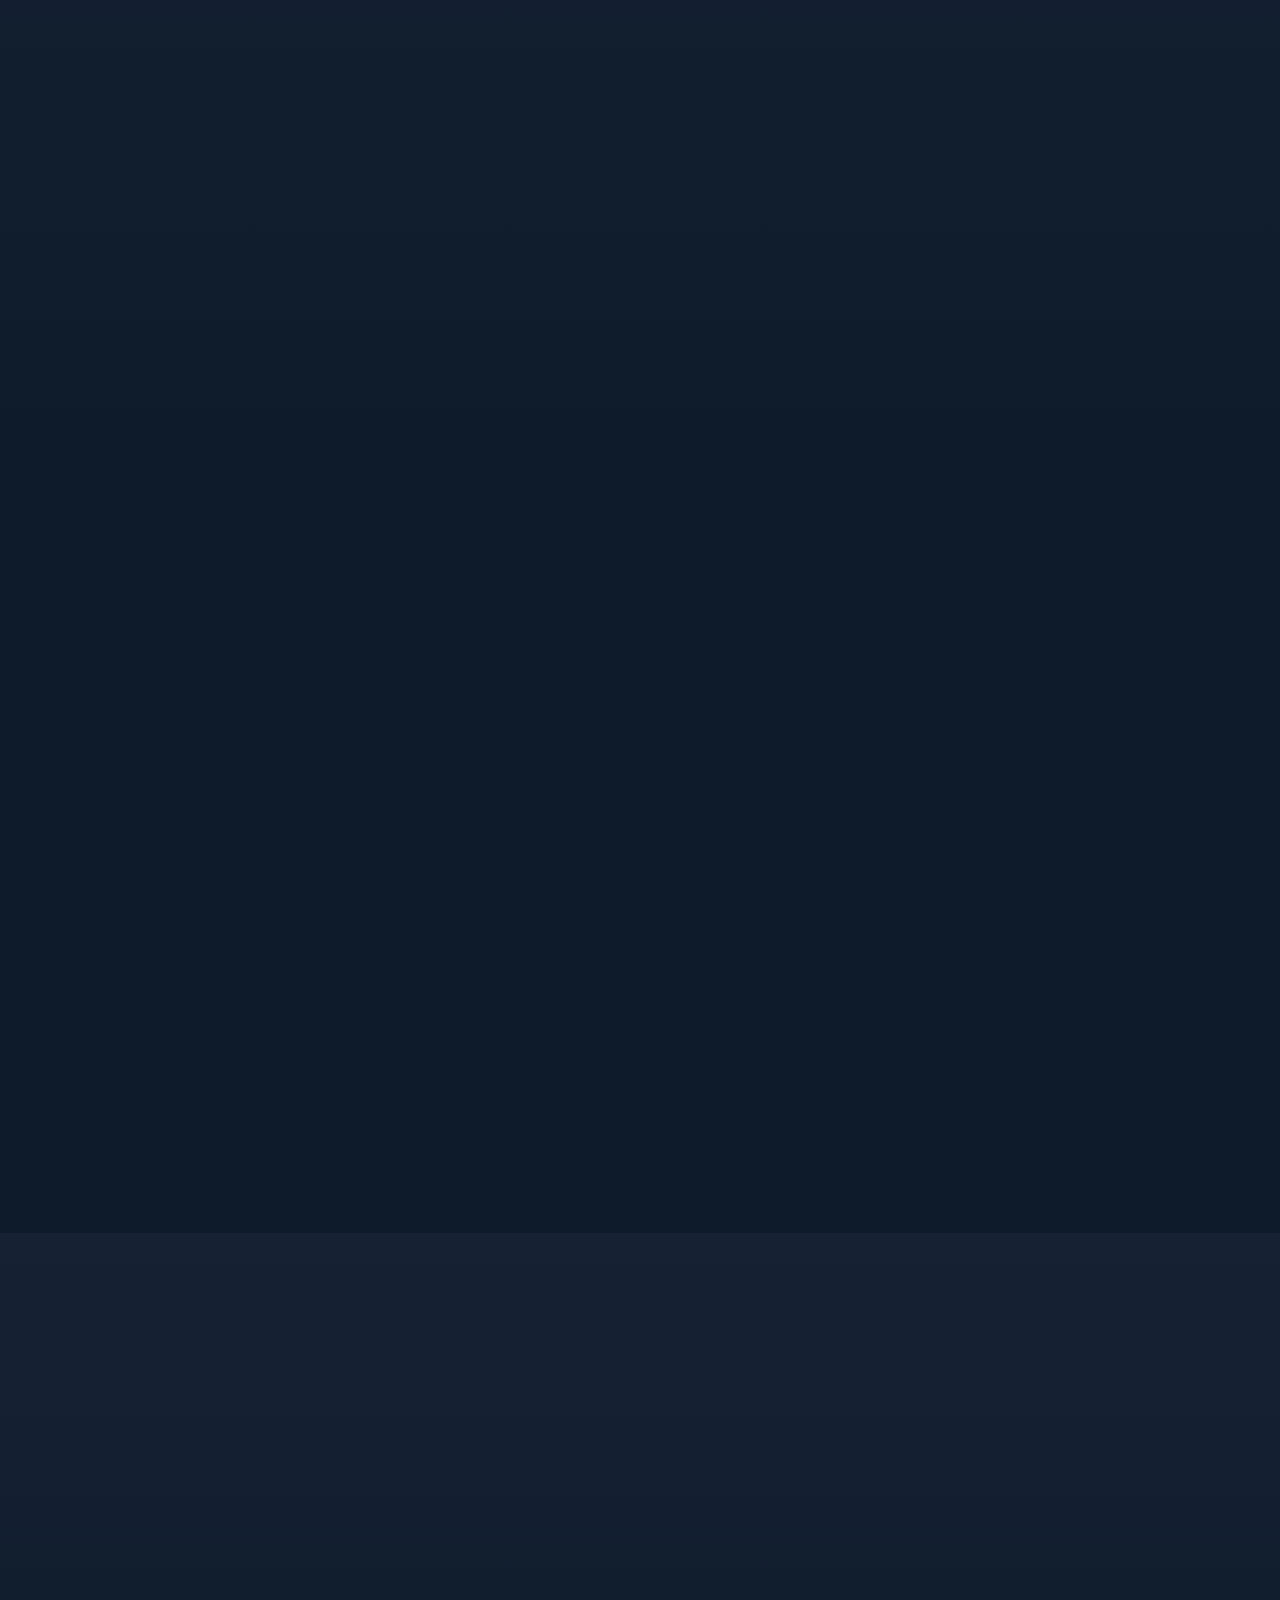
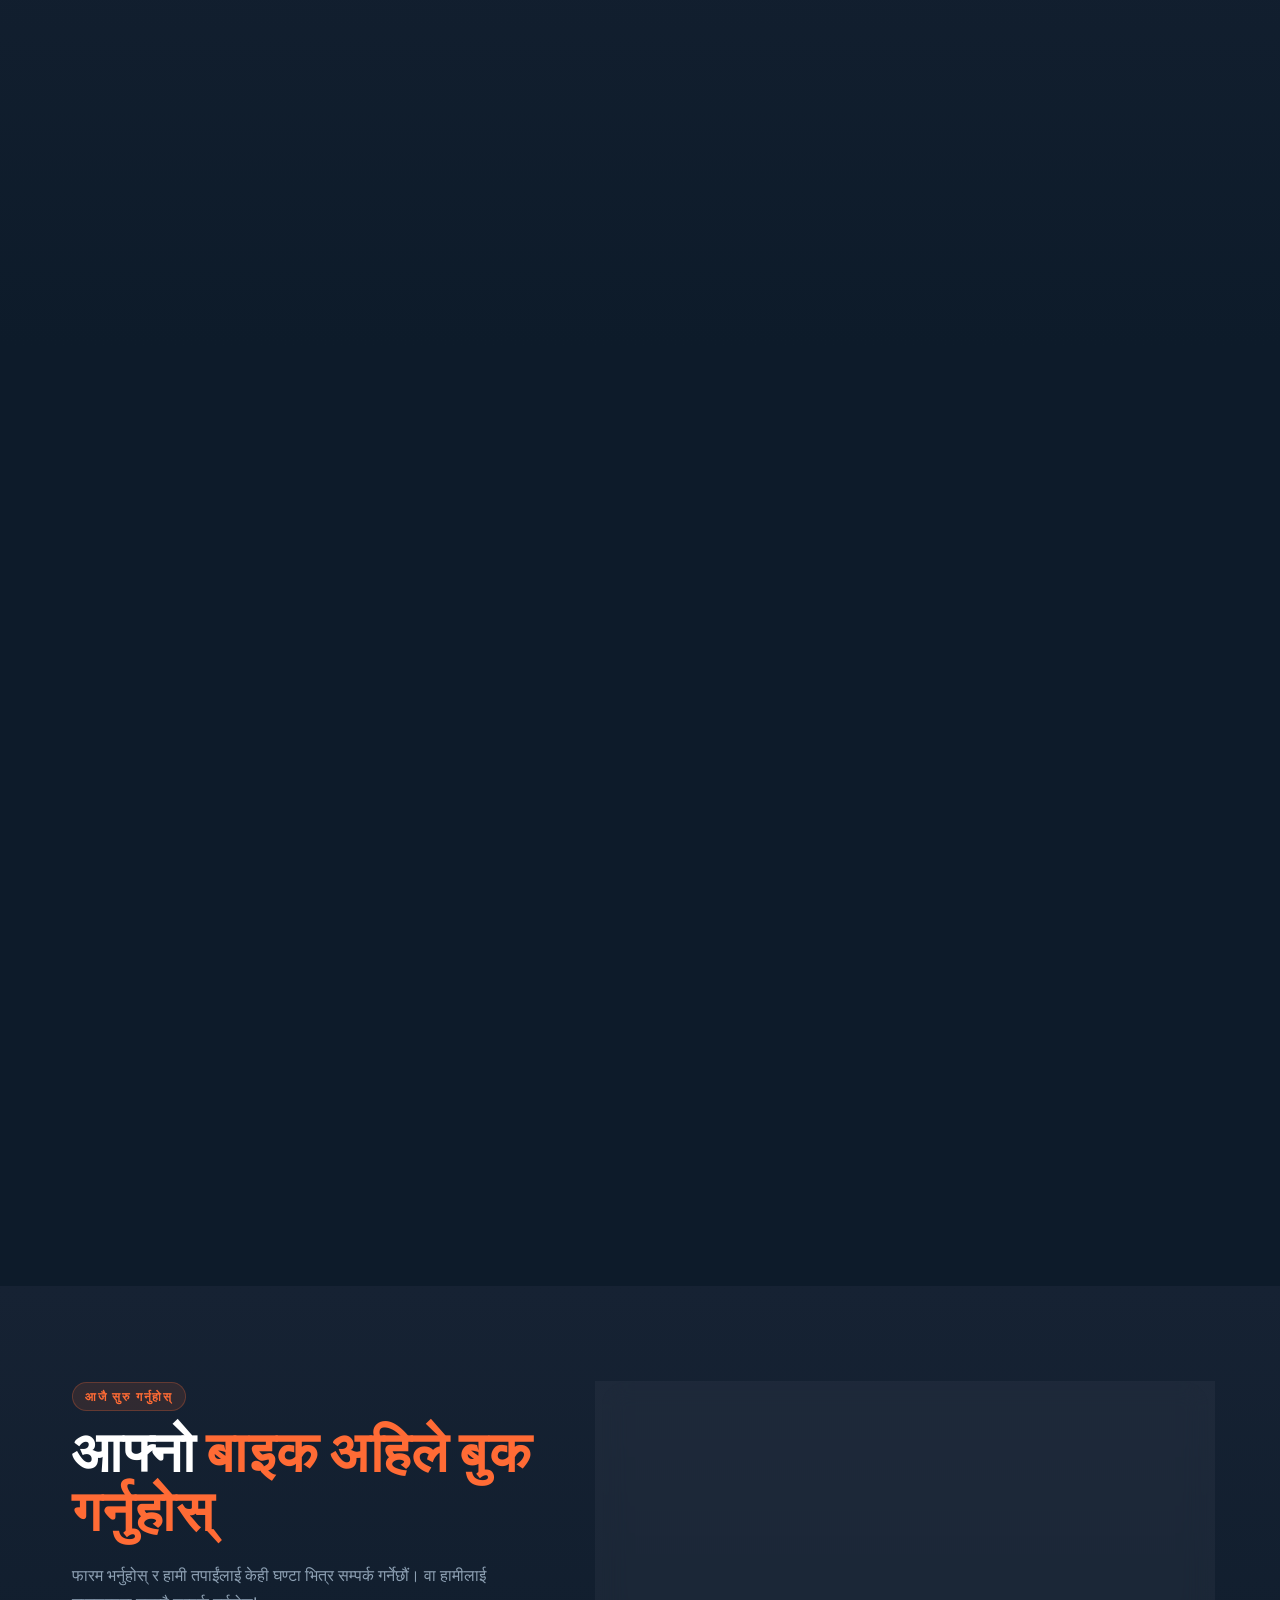
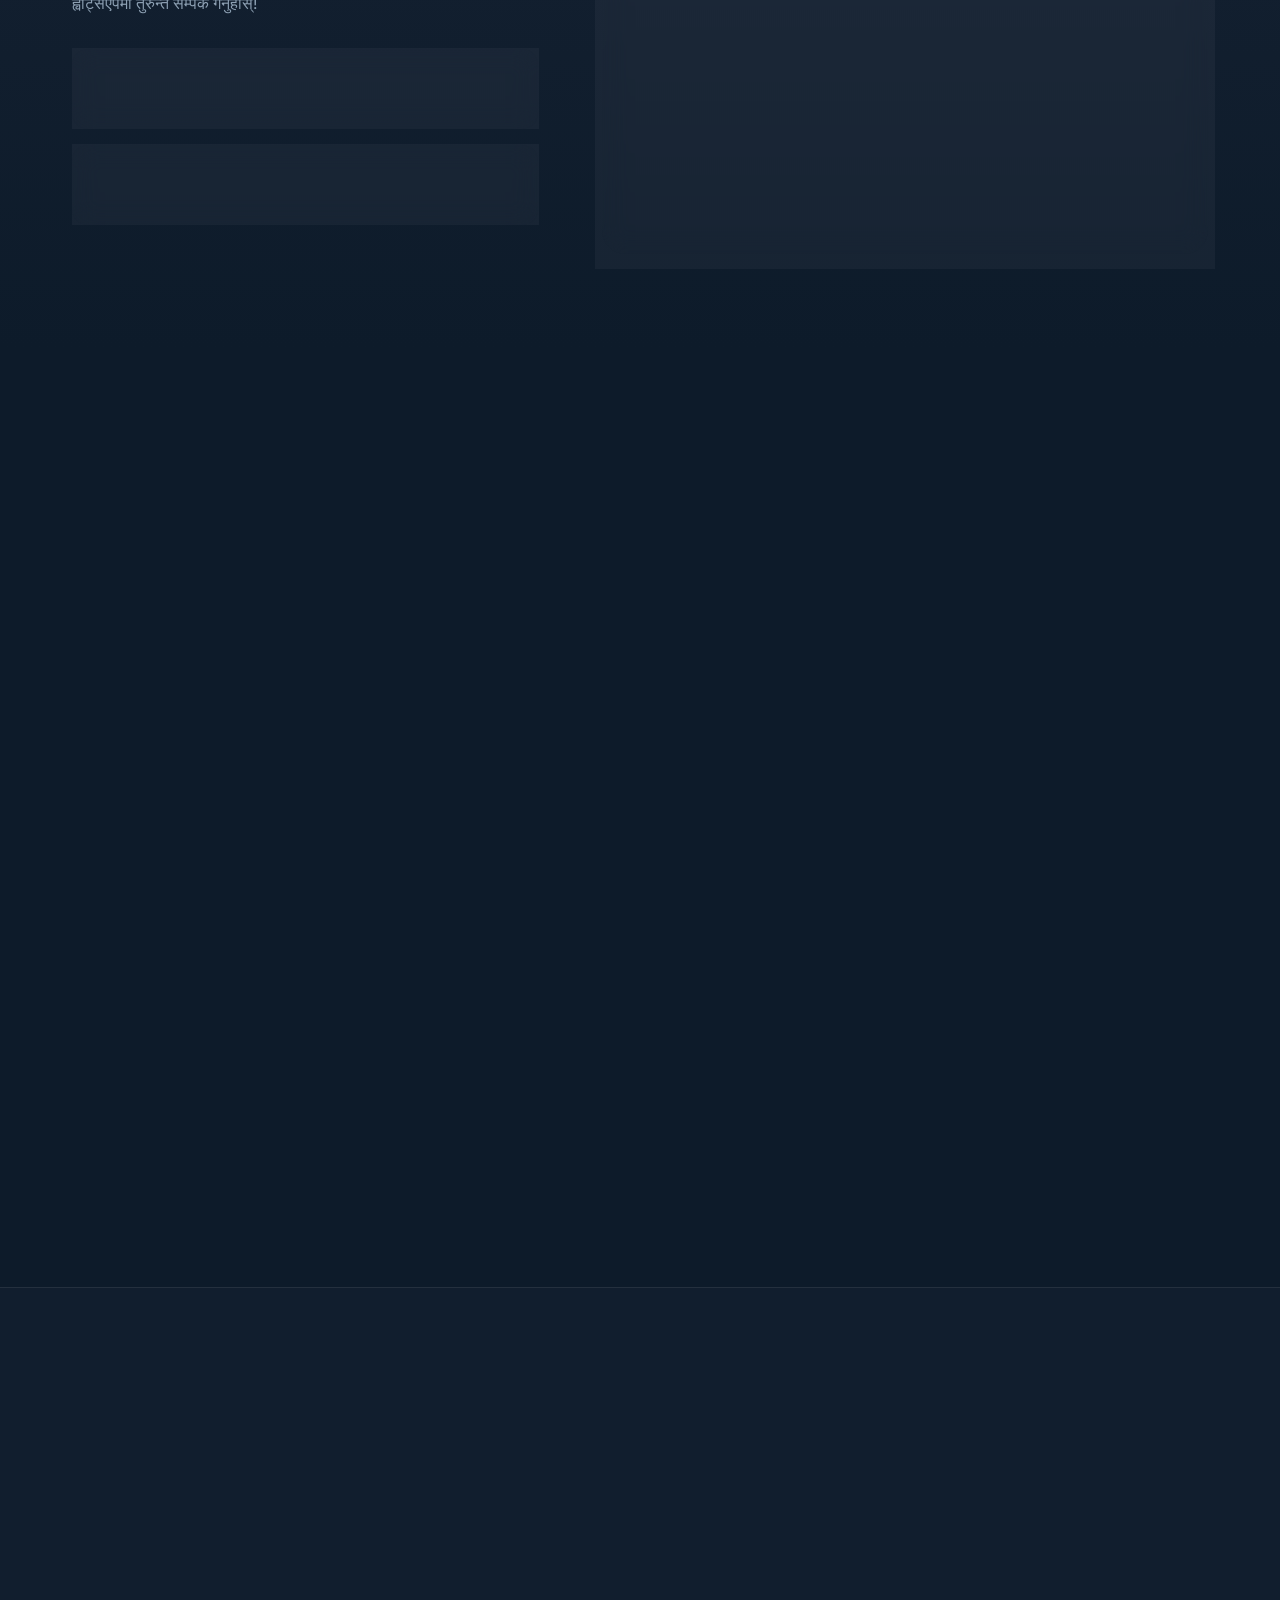
==== commit 310fb4fd: "Add files via upload" ====
--- a/index.html
+++ b/index.html
@@ -266,15 +266,7 @@
         <div class="steps-grid">
           <article class="step-card reveal" aria-label="Step 1: Register">
             <div class="step-card__number" aria-hidden="true">01</div>
-            <div class="step-card__icon" aria-hidden="true">
-              <svg xmlns="http://www.w3.org/2000/svg" width="36" height="36" viewBox="0 0 24 24" fill="none"
-                stroke="currentColor" stroke-width="1.5">
-                <path d="M16 21v-2a4 4 0 0 0-4-4H6a4 4 0 0 0-4 4v2" />
-                <circle cx="9" cy="7" r="4" />
-                <path d="M22 21v-2a4 4 0 0 0-3-3.87" />
-                <path d="M16 3.13a4 4 0 0 1 0 7.75" />
-              </svg>
-            </div>
+            <img src="assets/step_1.png" alt="Register" class="step-card__img" loading="lazy">
             <h3 class="step-card__title">Register</h3>
             <p class="step-card__desc">Fill our quick inquiry form or WhatsApp us with your details and preferred area.
             </p>
@@ -282,31 +274,20 @@
           </article>
 
           <article class="step-card reveal" aria-label="Step 2: Choose Bike">
-            <div class="step-card__number" aria-hidden="true">02</div>
-            <div class="step-card__icon" aria-hidden="true">
-              <svg xmlns="http://www.w3.org/2000/svg" width="36" height="36" viewBox="0 0 24 24" fill="none"
-                stroke="currentColor" stroke-width="1.5">
-                <circle cx="5" cy="17" r="2" />
-                <circle cx="19" cy="17" r="2" />
-                <path d="M5 17H3v-4a2 2 0 0 1 2-2h1.5l2-3.5H14l3 5.5h2a2 2 0 0 1 2 2v2h-2" />
-                <path d="M14 17H7" />
-              </svg>
-            </div>
-            <h3 class="step-card__title">Choose Bike</h3>
-            <p class="step-card__desc">Select from our fleet of well-maintained motorcycles suited for city delivery
-              work.</p>
+            <div class="step-card__number">02</div>
+            <img src="assets/step_2.jpg" alt="Choose Bike" class="step-card__img" loading="lazy">
+            <h3 class="step-card__title lang-text" data-en="Choose Bike" data-ne="बाईक छान्नुहोस्">Choose Bike</h3>
+            <p class="step-card__desc lang-text"
+              data-en="All new bikes and scooters are available with our company. Offering good mileage along with good pickup, they are suitable for home delivery, working in rider services, and also for other personal work."
+              data-ne="हाम्रो कम्पनीसँग सबै नयाँ बाइक र स्कुटरहरू उपलब्ध छन्। राम्रो माइलेज सँगै राम्रो पिकअप दिने, होम डेलिभरी गर्न तथा राईडर सेवामा काम गर्न, अन्य व्यक्तिगत कामका लागि पनि उपयुक्त छन्।">
+              All new bikes and scooters are available with our company. Offering good mileage along with good pickup,
+              they are suitable for home delivery, working in rider services, and also for other personal work.</p>
             <div class="step-connector" aria-hidden="true"></div>
           </article>
 
           <article class="step-card reveal" aria-label="Step 3: Pay Rs.700/day">
             <div class="step-card__number" aria-hidden="true">03</div>
-            <div class="step-card__icon" aria-hidden="true">
-              <svg xmlns="http://www.w3.org/2000/svg" width="36" height="36" viewBox="0 0 24 24" fill="none"
-                stroke="currentColor" stroke-width="1.5">
-                <rect x="1" y="4" width="22" height="16" rx="2" ry="2" />
-                <line x1="1" y1="10" x2="23" y2="10" />
-              </svg>
-            </div>
+            <img src="assets/step_3.jpg" alt="Pay Rs.700/day" class="step-card__img" loading="lazy">
             <h3 class="step-card__title">Pay Rs.700/day</h3>
             <p class="step-card__desc">Simple daily rate — no hidden fees. Pay daily or in advance as per your
               convenience.</p>
@@ -314,17 +295,14 @@
           </article>
 
           <article class="step-card reveal" aria-label="Step 4: Start Earning">
-            <div class="step-card__number" aria-hidden="true">04</div>
-            <div class="step-card__icon" aria-hidden="true">
-              <svg xmlns="http://www.w3.org/2000/svg" width="36" height="36" viewBox="0 0 24 24" fill="none"
-                stroke="currentColor" stroke-width="1.5">
-                <polyline points="22 7 13.5 15.5 8.5 10.5 2 17" />
-                <polyline points="16 7 22 7 22 13" />
-              </svg>
-            </div>
-            <h3 class="step-card__title">Start Earning</h3>
-            <p class="step-card__desc">Hit the road on Pathao, Yango or InDrive and start earning from your very first
-              day!</p>
+            <div class="step-card__number">04</div>
+            <img src="assets/step_4.jpg" alt="Start Earning" class="step-card__img" loading="lazy">
+            <h3 class="step-card__title lang-text" data-en="Start Earning" data-ne="कमाउन सुरु गर्नुहोस्">Start Earning
+            </h3>
+            <p class="step-card__desc lang-text"
+              data-en="Start earning from the very first day by doing Pathao, Yango, InDrive, and other work."
+              data-ne="पठाओ, याङ्गो, इनड्राइभ तथा अन्य काम गरेर पहिलो दिनदेखि नै कमाई सुरु गर्नुहोस्।">
+              Start earning from the very first day by doing Pathao, Yango, InDrive, and other work.</p>
           </article>
         </div>
       </div>
@@ -477,10 +455,8 @@
         <div class="about__content reveal">
           <span class="section-tag lang-text" data-en="Our Story" data-ne="हाम्रो कथा">Our Story</span>
           <h2 class="section-title" id="about-title" style="line-height: 1.3;">
-            <span class="highlight" style="display: block; margin-bottom: 0.2rem;">पासा राइडर्स नेपालको बारेमा</span>
-            <span
-              style="font-size: 0.5em; opacity: 0.8; font-weight: 500; display: block; color: var(--clr-text);">About
-              Pasa Riders Nepal</span>
+            <span class="highlight lang-text" style="display: block; margin-bottom: 0.2rem;"
+              data-en="About Pasa Riders Nepal" data-ne="पासा राइडर्स नेपालको बारेमा">About Pasa Riders Nepal</span>
           </h2>
           <p class="about__text lang-text"
             data-en="Pasa Riders Nepal Pvt. Ltd., established in 2083 B.S., is a company opened with the purpose of providing employment to unemployed Nepali youth."
@@ -577,8 +553,8 @@
         </div>
 
         <div class="mission-grid">
-          <div class="mission-card glass reveal"
-            style="background: linear-gradient(rgba(13, 27, 42, 0.8), rgba(13, 27, 42, 0.95)), url('assets/mission_1.png') center/cover no-repeat; border-color: rgba(255,107,53,0.15);">
+          <div class="mission-card glass reveal">
+            <img src="assets/mission_1.png" alt="Mission 1" class="mission-card__img" loading="lazy">
             <div class="mission-card__icon" aria-hidden="true">
               <svg xmlns="http://www.w3.org/2000/svg" width="28" height="28" viewBox="0 0 24 24" fill="none"
                 stroke="currentColor" stroke-width="2" stroke-linecap="round" stroke-linejoin="round">
@@ -587,14 +563,15 @@
               </svg>
             </div>
             <p class="mission-card__text lang-text"
-              data-en="<strong>1.</strong> Helping poor and distressed people according to their needs."
-              data-ne="<strong>१.</strong> गरिब तथा दुःखी व्यक्तिहरूलाई आवश्यकता अनुसार सहयोग गर्ने।">
-              <strong>1.</strong> Helping poor and distressed people according to their needs.
+              data-en="<strong>1.</strong> Providing services and assistance according to the needs of poor and distressed families and individuals."
+              data-ne="<strong>१.</strong> गरिब-दुःखी परिवार तथा व्यक्तिहरूको आवश्यकता अनुसार सेवा र सहयोग प्रदान गर्ने।">
+              <strong>1.</strong> Providing services and assistance according to the needs of poor and distressed
+              families and individuals.
             </p>
           </div>
 
-          <div class="mission-card glass reveal"
-            style="background: linear-gradient(rgba(13, 27, 42, 0.8), rgba(13, 27, 42, 0.95)), url('assets/mission_2.png') center/cover no-repeat; border-color: rgba(255,107,53,0.15);">
+          <div class="mission-card glass reveal">
+            <img src="assets/mission_2.png" alt="Mission 2" class="mission-card__img" loading="lazy">
             <div class="mission-card__icon" aria-hidden="true">
               <svg xmlns="http://www.w3.org/2000/svg" width="28" height="28" viewBox="0 0 24 24" fill="none"
                 stroke="currentColor" stroke-width="2" stroke-linecap="round" stroke-linejoin="round">
@@ -608,17 +585,15 @@
               </svg>
             </div>
             <p class="mission-card__text lang-text"
-              data-en="<strong>2.</strong> Caring for people with disabilities and providing services and support according to their health problems and needs."
-              data-ne="<strong>२.</strong> अपांगता भएका व्यक्तिहरूको हेरचाह गर्ने तथा उनीहरूको स्वास्थ्य समस्या र आवश्यकता अनुसार सेवा तथा सहयोग प्रदान गर्ने।">
-              <strong>2.</strong> Caring for people with disabilities and providing services and support according to
-              their health problems and needs.
+              data-en="<strong>2.</strong> Taking care of people with disabilities and providing services along with assistance according to their health treatment and needs."
+              data-ne="<strong>२.</strong> अपांग भएका व्यक्तिहरूको हेरविचार गर्न तथा उनीहरूको स्वास्थ्य उपचारका लागि आवश्यकता अनुसार सेवा सँगै सहयोग प्रदान गर्ने।">
+              <strong>2.</strong> Taking care of people with disabilities and providing services along with assistance
+              according to their health treatment and needs.
             </p>
           </div>
 
-
-
-          <div class="mission-card glass reveal"
-            style="background: linear-gradient(rgba(13, 27, 42, 0.8), rgba(13, 27, 42, 0.95)), url('assets/mission_3.png') center/cover no-repeat; border-color: rgba(255,107,53,0.15);">
+          <div class="mission-card glass reveal">
+            <img src="assets/mission_3.png" alt="Mission 3" class="mission-card__img" loading="lazy">
             <div class="mission-card__icon" aria-hidden="true">
               <svg xmlns="http://www.w3.org/2000/svg" width="28" height="28" viewBox="0 0 24 24" fill="none"
                 stroke="currentColor" stroke-width="2" stroke-linecap="round" stroke-linejoin="round">
@@ -631,15 +606,15 @@
               </svg>
             </div>
             <p class="mission-card__text lang-text"
-              data-en="<strong>3.</strong> Organizing free cleaning programs in all government heritage sites such as temples, resting places, rivers, etc., and assisting the government in maintenance work as needed."
-              data-ne="<strong>३.</strong> सरकारी सम्पदाहरू जस्तै मठ - मन्दिर , पाति -पाैवा खाेला -नाला लगाऐत अन्य सबै सरकारी सम्पदाहरूमा निशुल्क सरसफाइ कार्यक्रम गरि आवश्यकता अनुसार मर्मत कार्य मा सरकारलाई सहयाेग गर्ने ।">
-              <strong>3.</strong> Organizing free cleaning programs in all government heritage sites such as temples,
-              resting places, rivers, etc., and assisting the government in maintenance work as needed.
+              data-en="<strong>3.</strong> Providing services and assistance according to the needs while considering the problems and needs of orphan children."
+              data-ne="<strong>३.</strong> अनाथ बालबालिकाहरूको समस्या र आवश्यकतालाई ध्यानमा राखेर आवश्यकता अनुसार सेवा सँगै सहयोग प्रदान गर्ने।">
+              <strong>3.</strong> Providing services and assistance according to the needs while considering the
+              problems and needs of orphan children.
             </p>
           </div>
 
-          <div class="mission-card glass reveal"
-            style="background: linear-gradient(rgba(13, 27, 42, 0.8), rgba(13, 27, 42, 0.95)), url('assets/mission_5.png') center/cover no-repeat; border-color: rgba(255,107,53,0.15);">
+          <div class="mission-card glass reveal">
+            <img src="assets/mission_4.png" alt="Mission 4" class="mission-card__img" loading="lazy">
             <div class="mission-card__icon" aria-hidden="true">
               <svg xmlns="http://www.w3.org/2000/svg" width="28" height="28" viewBox="0 0 24 24" fill="none"
                 stroke="currentColor" stroke-width="2" stroke-linecap="round" stroke-linejoin="round">
@@ -650,10 +625,10 @@
               </svg>
             </div>
             <p class="mission-card__text lang-text"
-              data-en="<strong>4.</strong> Creating an environment to care for elderly parents and provide service and support as needed."
-              data-ne="<strong>४.</strong> वृद्ध आमा-बुबाहरूको हेरचाह तथा आवश्यकता अनुसार सेवा र सहयोग गर्ने वातावरण निर्माण गर्ने।">
-              <strong>4.</strong> Creating an environment to care for elderly parents and provide service and support as
-              needed.
+              data-en="<strong>4.</strong> Taking good care of elderly parents and providing services and assistance according to their health treatment and needs."
+              data-ne="<strong>४.</strong> वृद्ध अवस्थाका आमा-बुबाको राम्रो हेरविचार र उनीहरूको स्वास्थ्य उपचार सँगै आवश्यकता अनुसार सेवा तथा सहयोग प्रदान गर्ने।">
+              <strong>4.</strong> Taking good care of elderly parents and providing services and assistance according to
+              their health treatment and needs.
             </p>
           </div>
         </div>
@@ -669,23 +644,22 @@
               data-ne="राइडर समीक्षाहरू">Rider Reviews</span></h2>
 
           <div class="reviews-banner glass">
-            <h3 class="lang-text" data-en="100 Bikes Successfully Operating"
-              data-ne="१०० बाइकहरू सफलतापूर्वक सञ्चालनमा">100 Bikes Successfully Operating</h3>
-            <p class="lang-text" data-en="<strong>Bhaktapur – 25 | Lalitpur – 25 | Kathmandu – 50</strong>"
-              data-ne="<strong>भक्तपुर – २५ | ललितपुर – २५ | काठमाडौं – ५०</strong>"><strong>Bhaktapur – 25 | Lalitpur –
-                25 | Kathmandu – 50</strong></p>
-            <span class="reviews-banner-tag lang-text" data-en="Excellent Customer Response Received"
-              data-ne="उत्कृष्ट ग्राहक प्रतिक्रिया प्राप्त">Excellent Customer Response Received</span>
+            <h3 class="lang-text highlight" style="font-size: 1.1rem; line-height: 1.6; margin: 0;"
+              data-en="🚀 100 Bikes Successfully Operating | Bhaktapur – 25 | Lalitpur – 25 | Kathmandu – 50 | Excellent Customer Response Received"
+              data-ne="🚀 १०० बाइकहरू सफलतापूर्वक सञ्चालनमा | भक्तपुर – २५ | ललितपुर – २५ | काठमाडौं – ५० | उत्कृष्ट ग्राहक प्रतिक्रिया प्राप्त">
+              🚀 100 Bikes Successfully Operating | Bhaktapur – 25 | Lalitpur – 25 | Kathmandu – 50 | Excellent Customer
+              Response Received</h3>
           </div>
         </div>
 
         <div class="reviews-grid">
           <div class="review-card glass reveal">
             <p class="review-card__text lang-text"
-              data-en="“Pasa Riders helped me start earning the very next day. No complex paperwork and the bike is perfectly maintained!”"
-              data-ne="“पासा राइडर्सले मलाई भोलिपल्टैबाट कमाउन सुरु गर्न मद्दत गर्यो। कुनै जटिल कागजी कार्य छैन र बाइक पूर्ण रूपमा मर्मत गरिएको छ!”">
-              “Pasa Riders helped me start earning the very next day. No complex paperwork and the bike is perfectly
-              maintained!”</p>
+              data-en="“Thanks to the service provided by Pasa Riders Nepal, I easily found an environment to earn a living, and you provided a new bike with good mileage and good pickup without any hassle with easy documentation. I am very happy. Thank you very much.”"
+              data-ne="“पासा राईडर्स नेपालले उपलब्ध गराएको सेवा अनुसार कमाई खाने वातावरण सहजै मिल्यो र सजिलो कागजातमै बिना झन्झट नयाँ र राम्रो माइलेजसँगै राम्रो पिकअप भएको बाइक दिनुभयो। म धेरै खुसी छु। धेरै धेरै धन्यवाद।।।”">
+              “Thanks to the service provided by Pasa Riders Nepal, I easily found an environment to earn a living, and
+              you provided a new bike with good mileage and good pickup without any hassle with easy documentation. I am
+              very happy. Thank you very much.”</p>
             <div class="review-card__author">
               <img src="assets/nepali_rider_1.png" alt="Rider 1" class="review-card__img" loading="lazy" />
               <div>
@@ -938,10 +912,12 @@
               Can I start earning on the same day I register?
               <span class="faq-icon" aria-hidden="true">+</span>
             </summary>
-            <div class="faq-item__answer">
-              <p>Absolutely! Once your registration is complete and all documents are verified, you can take the bike
-                and <strong>start earning the same day</strong>. Our process is designed to get you on the road as fast
-                as possible.</p>
+            <div class="faq-item__answer lang-text"
+              data-en="<p>Absolutely! Once your documents are verified after all procedures are complete, it will be registered and then you can take the bike. We have created an environment where we try to finish the work as quickly and easily as possible and provide the bike or scooter of your choice.</p>"
+              data-ne="<p>पक्कै पनि! तपाईंका कागजातहरू सबै प्रक्रिया पूरा भई प्रमाणित भएपछि दर्ता हुन्छ र त्यसपछि तपाईंले बाइक लान सक्नुहुन्छ। तपाईंलाई सकेसम्म हामी छिटो र सहज तरिकाले काम सकेर बाइक तथा स्कुटर हजुरको रोजाइमा उपलब्ध गराउन सहज वातावरण बनाएका छौं।</p>">
+              <p>Absolutely! Once your documents are verified after all procedures are complete, it will be registered
+                and then you can take the bike. We have created an environment where we try to finish the work as
+                quickly and easily as possible and provide the bike or scooter of your choice.</p>
             </div>
           </details>
         </div>
--- a/style.css
+++ b/style.css
@@ -701,18 +701,25 @@
 
 .step-card__number {
   font-family: var(--font-heading);
-  font-size: 4rem;
-  color: rgba(255,107,53,0.08);
+  font-size: 1.25rem;
+  font-weight: 700;
+  background: var(--clr-primary);
+  color: #fff !important;
+  padding: 0.5rem 1.25rem;
+  border-radius: var(--radius-md) 0 var(--radius-md) 0;
   position: absolute;
-  top: 1rem;
-  right: 1.25rem;
+  top: -1px;
+  left: -1px;
   line-height: 1;
   pointer-events: none;
-  transition: color var(--duration-base);
+  z-index: 10;
+  opacity: 1;
+  box-shadow: 2px 2px 8px rgba(0,0,0,0.2);
 }
 
 .step-card:hover .step-card__number {
-  color: rgba(255,107,53,0.15);
+  background: #fff;
+  color: var(--clr-primary) !important;
 }
 
 .step-card__icon {
@@ -734,6 +741,21 @@
   background: linear-gradient(135deg, rgba(255,107,53,0.25) 0%, rgba(255,107,53,0.1) 100%);
   border-color: var(--clr-primary);
   box-shadow: 0 0 24px rgba(255,107,53,0.2);
+}
+
+.step-card__img {
+  width: 100%;
+  aspect-ratio: 1 / 1;
+  object-fit: cover;
+  margin-bottom: var(--space-lg);
+  border-radius: 12px;
+  transition: transform 0.3s ease;
+  position: relative;
+  z-index: 1;
+}
+
+.step-card:hover .step-card__img {
+  transform: scale(1.05);
 }
 
 .step-card__title {
@@ -902,15 +924,13 @@
 
 .about__img-wrap {
   position: relative;
-  aspect-ratio: 4/5;
   border-radius: var(--radius-lg);
   overflow: hidden;
 }
 
 .about__poster-img {
   width: 100%;
-  height: 100%;
-  object-fit: cover;
+  height: auto;
   display: block;
 }
 
@@ -2191,7 +2211,7 @@
 
 .mission-card {
   width: 100%;
-  padding: 2.5rem 2rem;
+  padding: 1.5rem;
   border-radius: var(--radius-lg);
   display: flex;
   flex-direction: column;
@@ -2205,6 +2225,19 @@
   transform: translateY(-6px);
   box-shadow: 0 16px 40px rgba(255, 107, 53, 0.15);
   border-color: rgba(255, 107, 53, 0.5);
+}
+
+.mission-card__img {
+  width: 100%;
+  height: 200px;
+  object-fit: cover;
+  border-radius: var(--radius-md);
+  border: 1px solid rgba(255, 255, 255, 0.1);
+  transition: transform var(--duration-base);
+}
+
+.mission-card:hover .mission-card__img {
+  transform: scale(1.02);
 }
 
 .mission-card__icon {
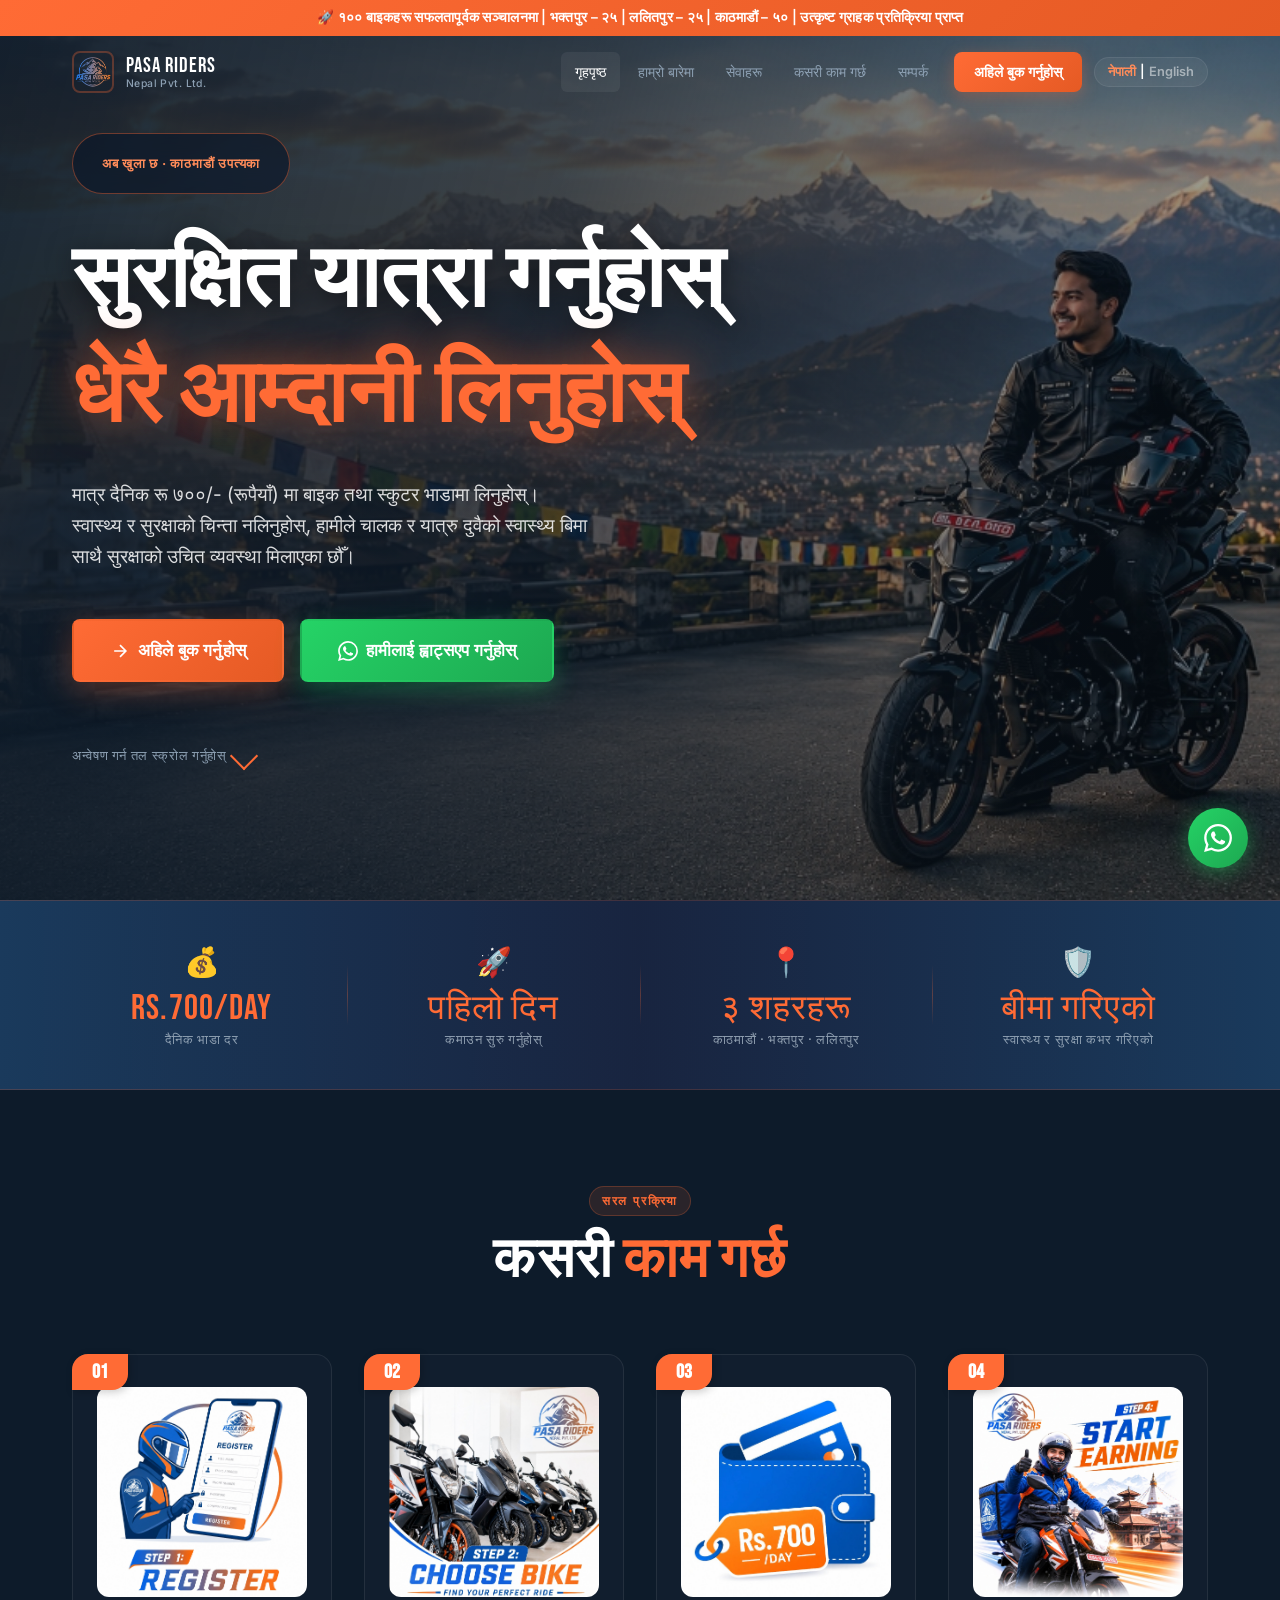
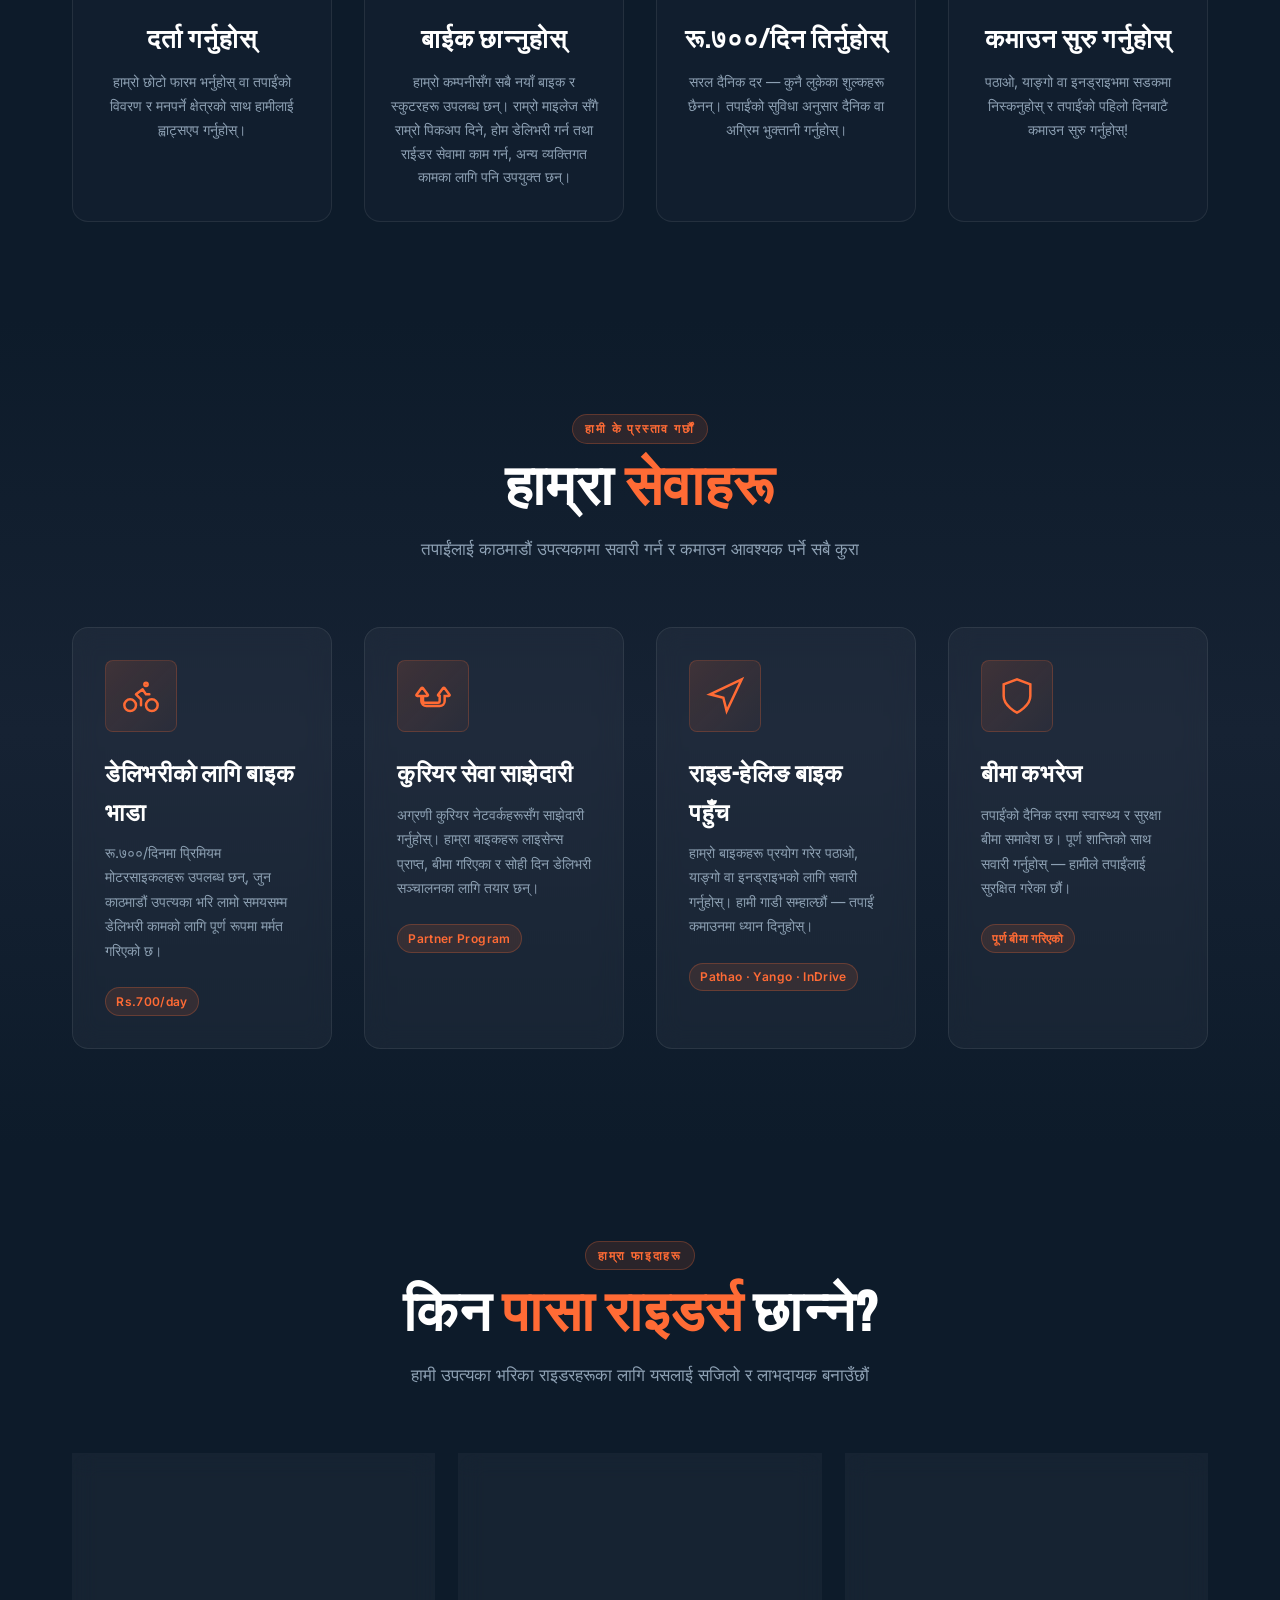
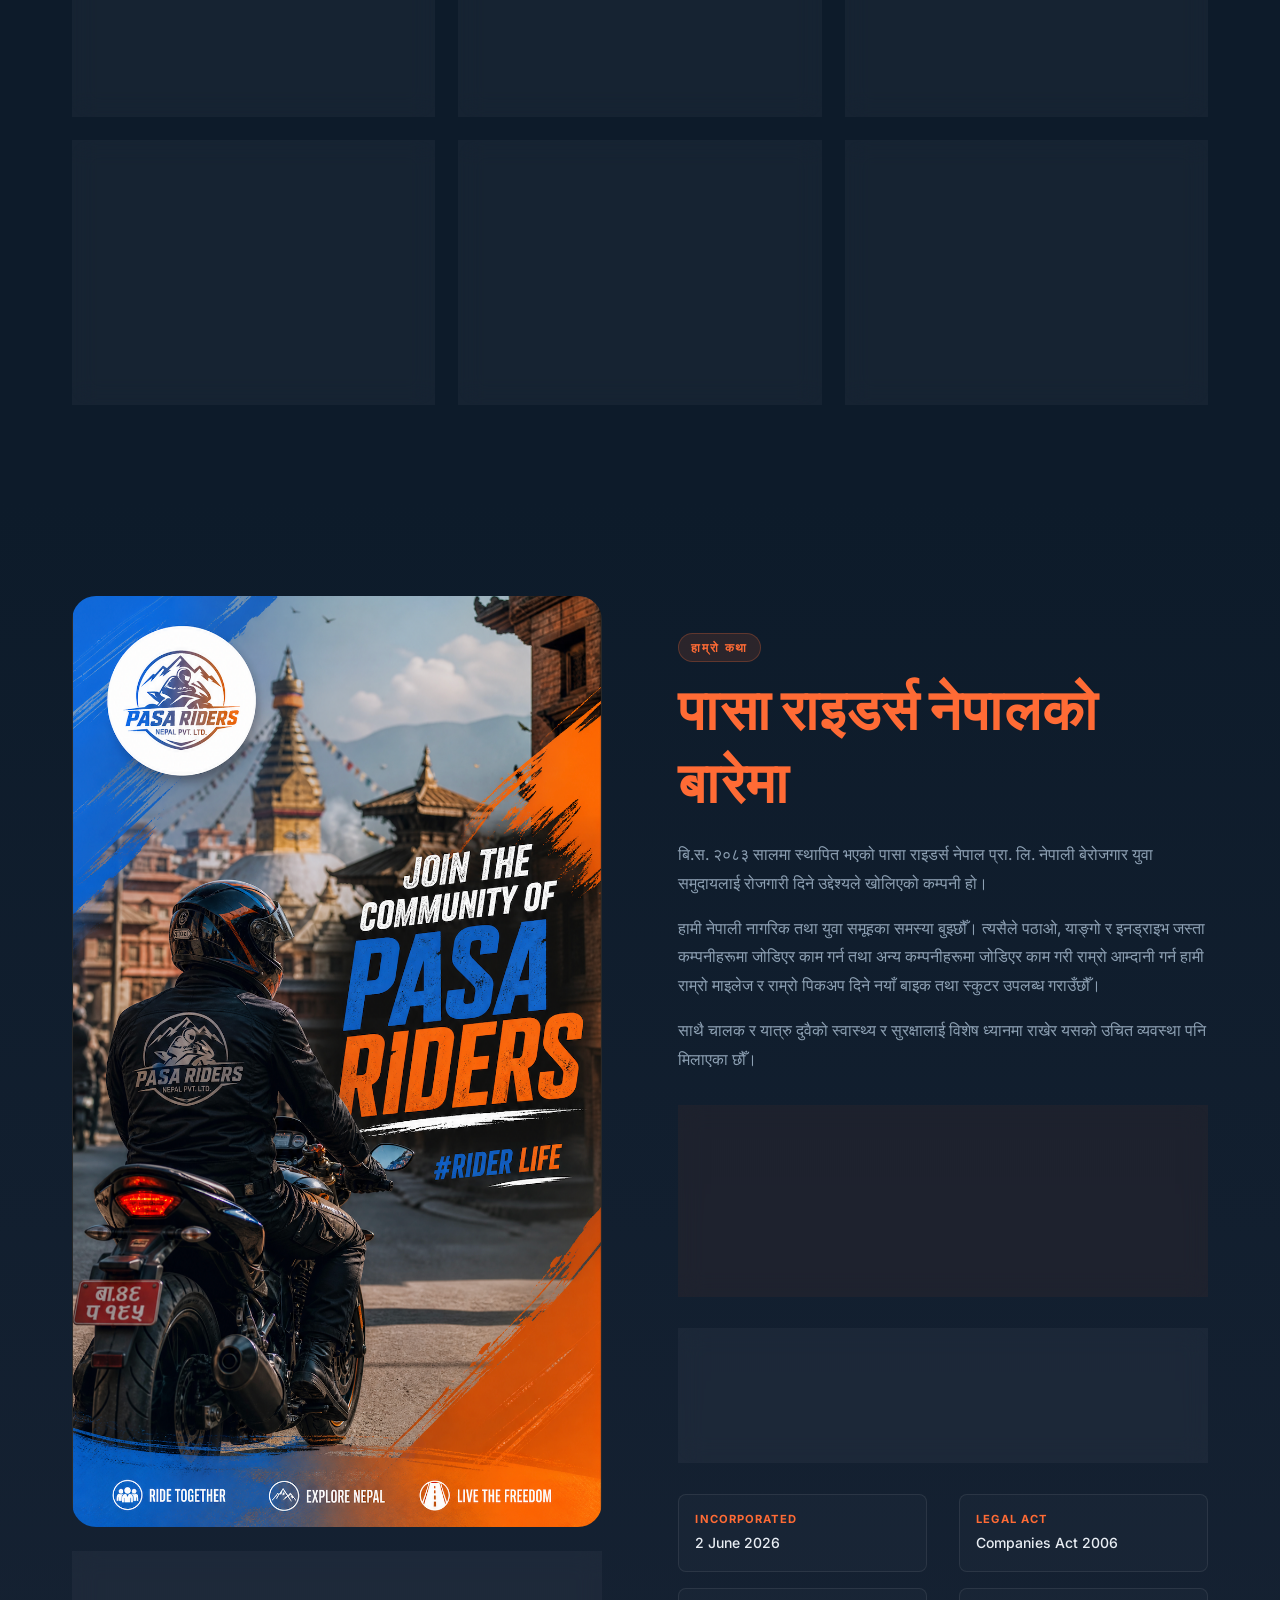
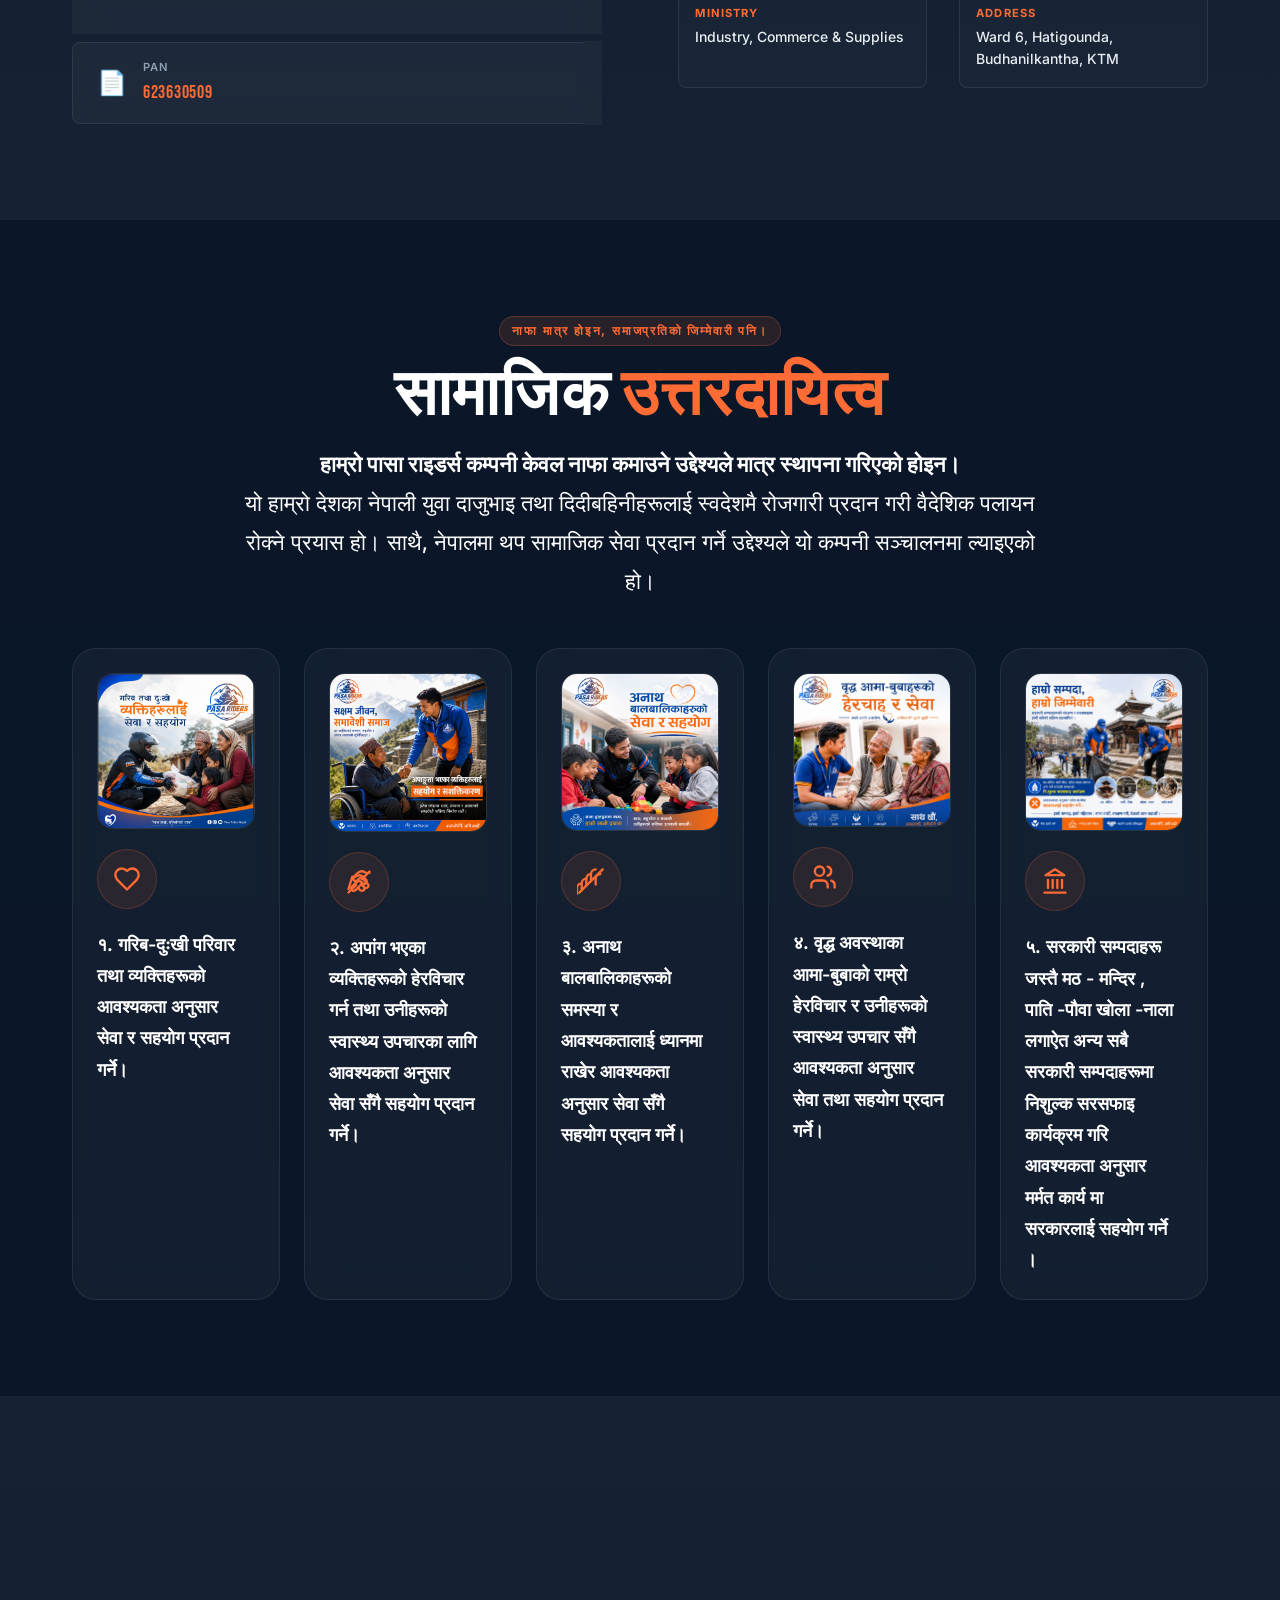
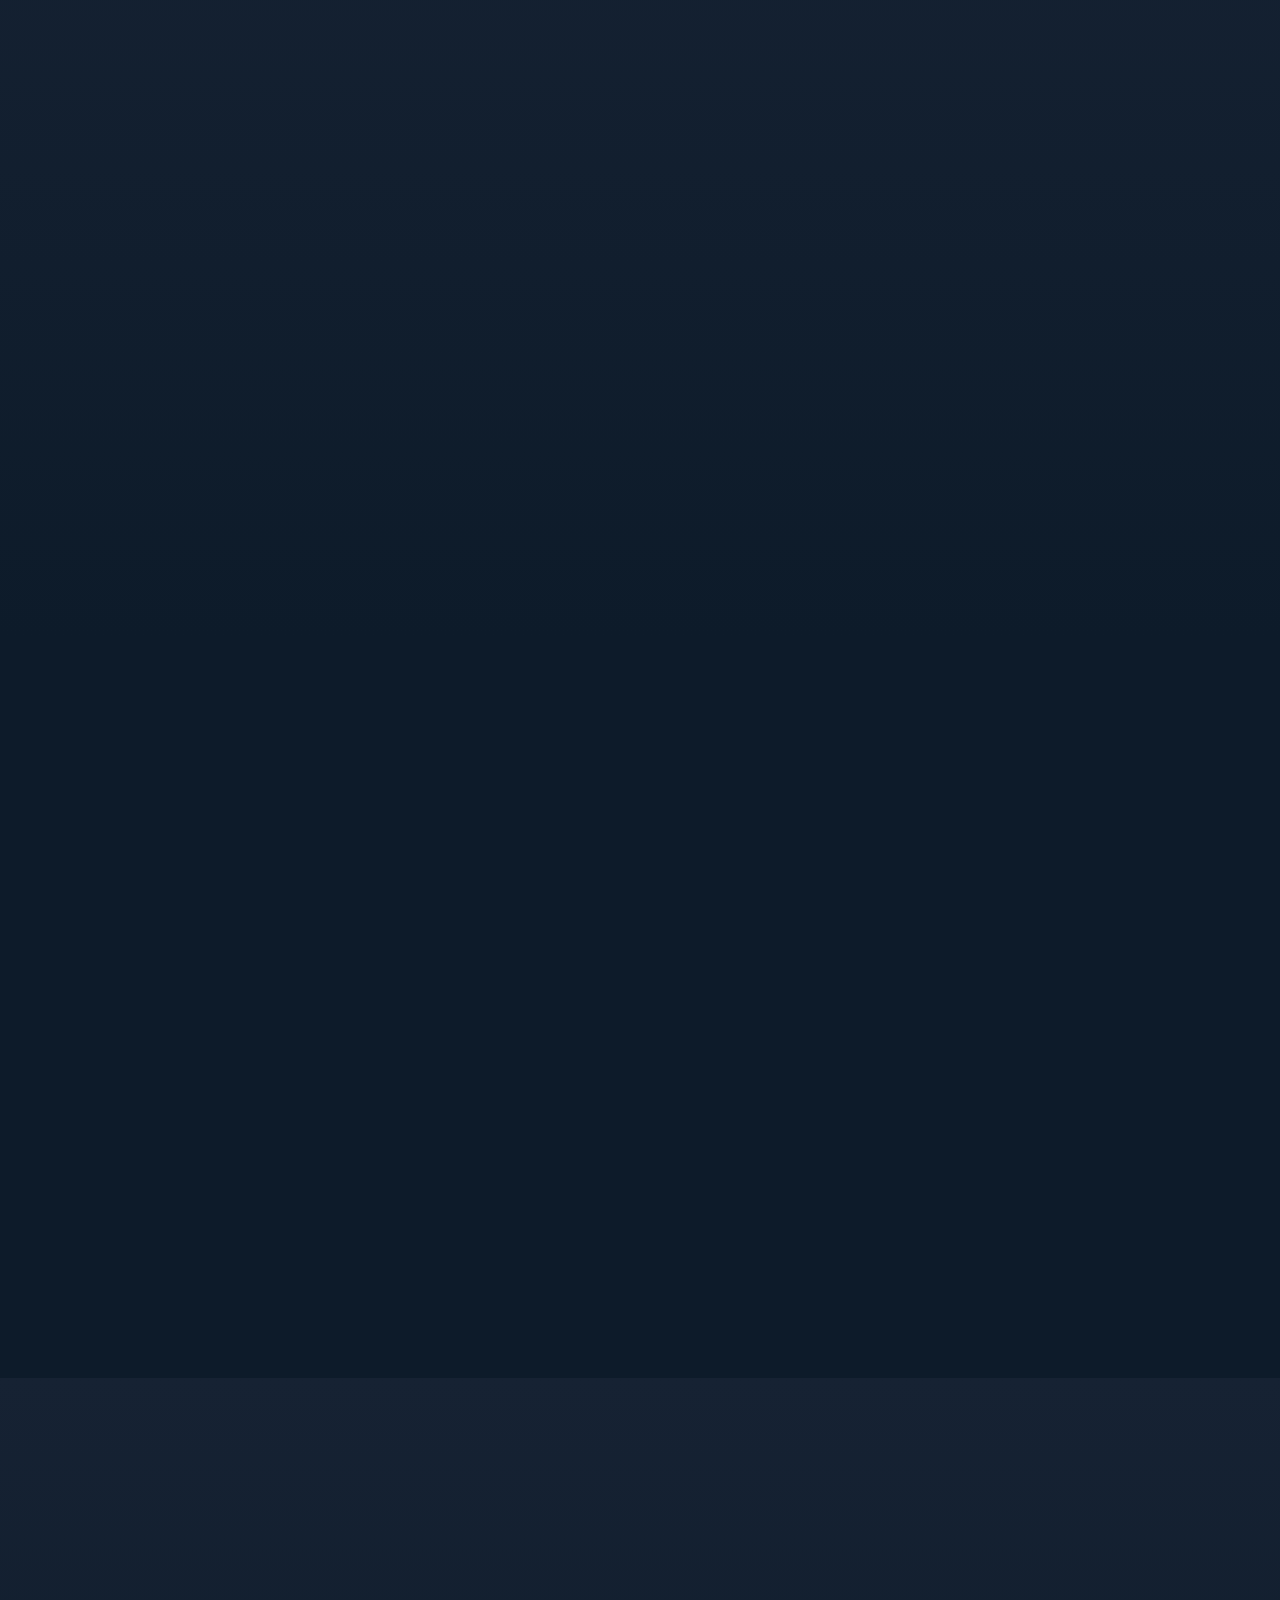
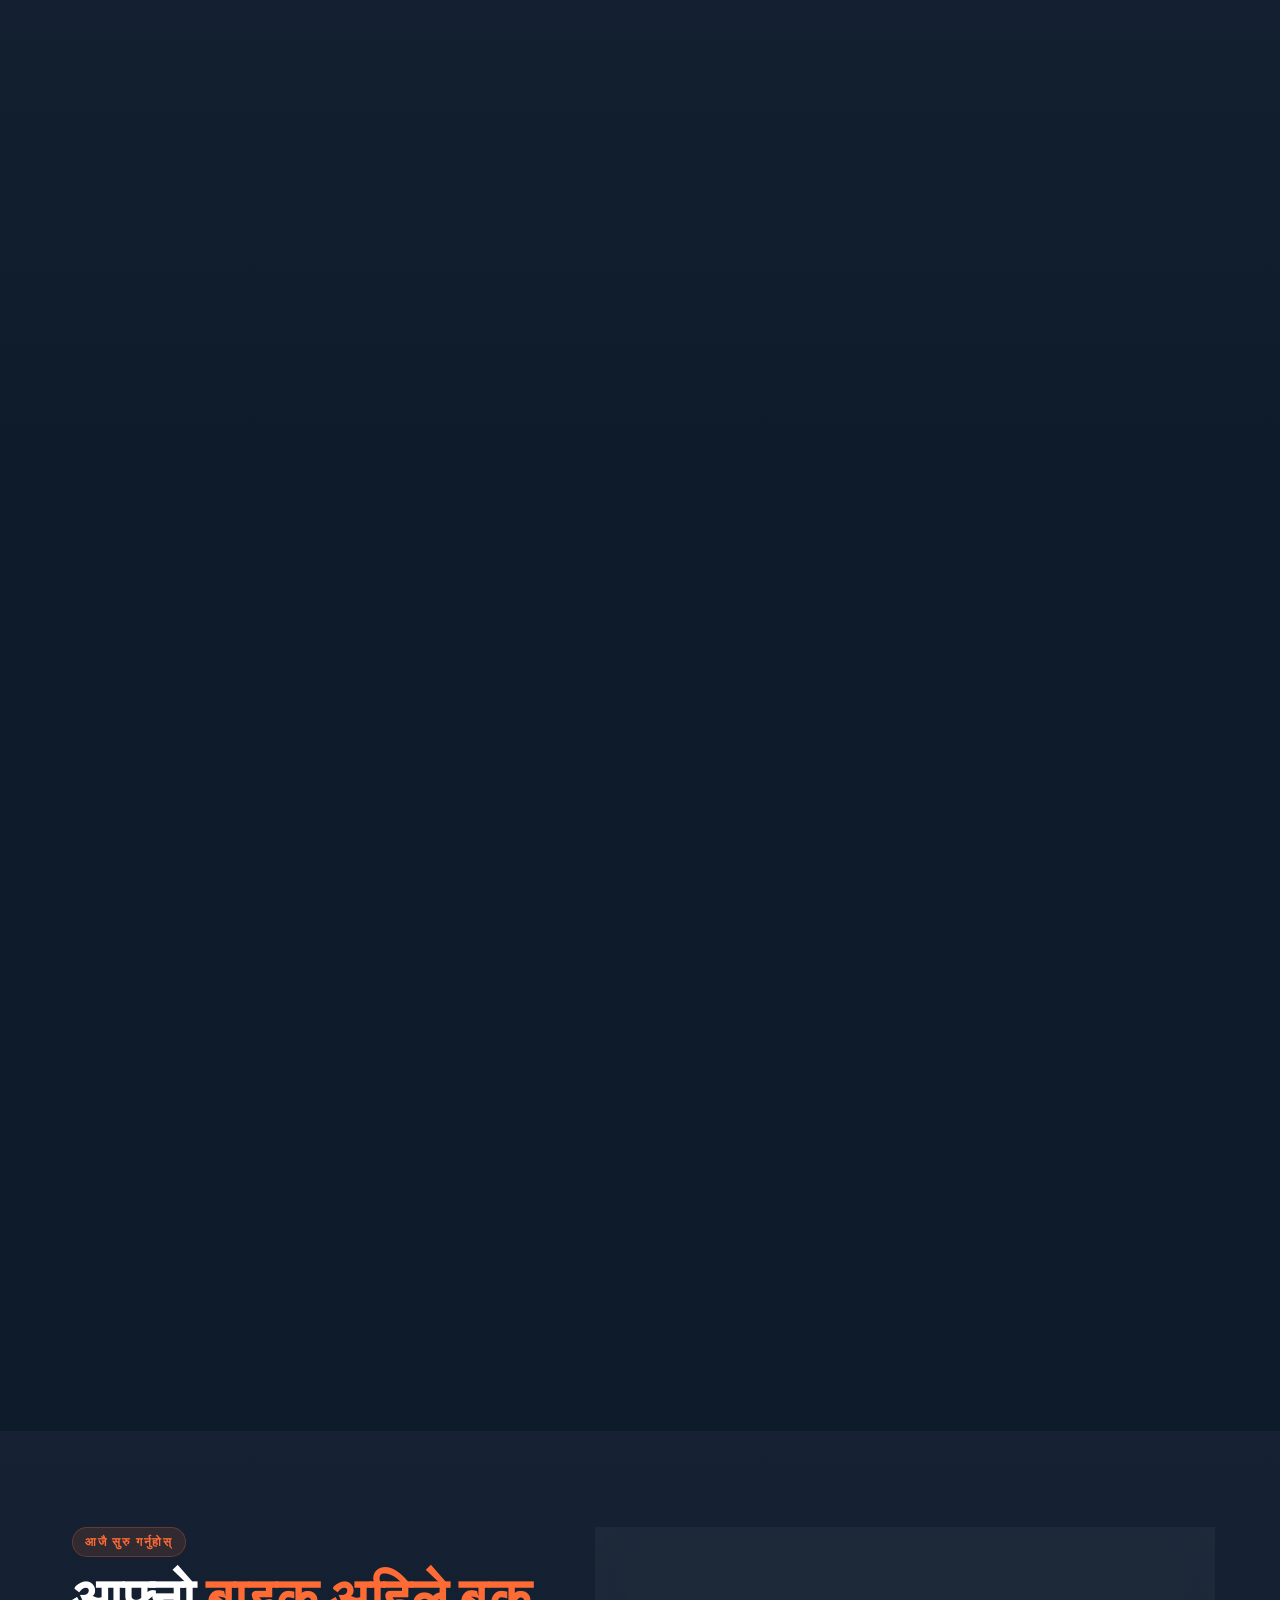
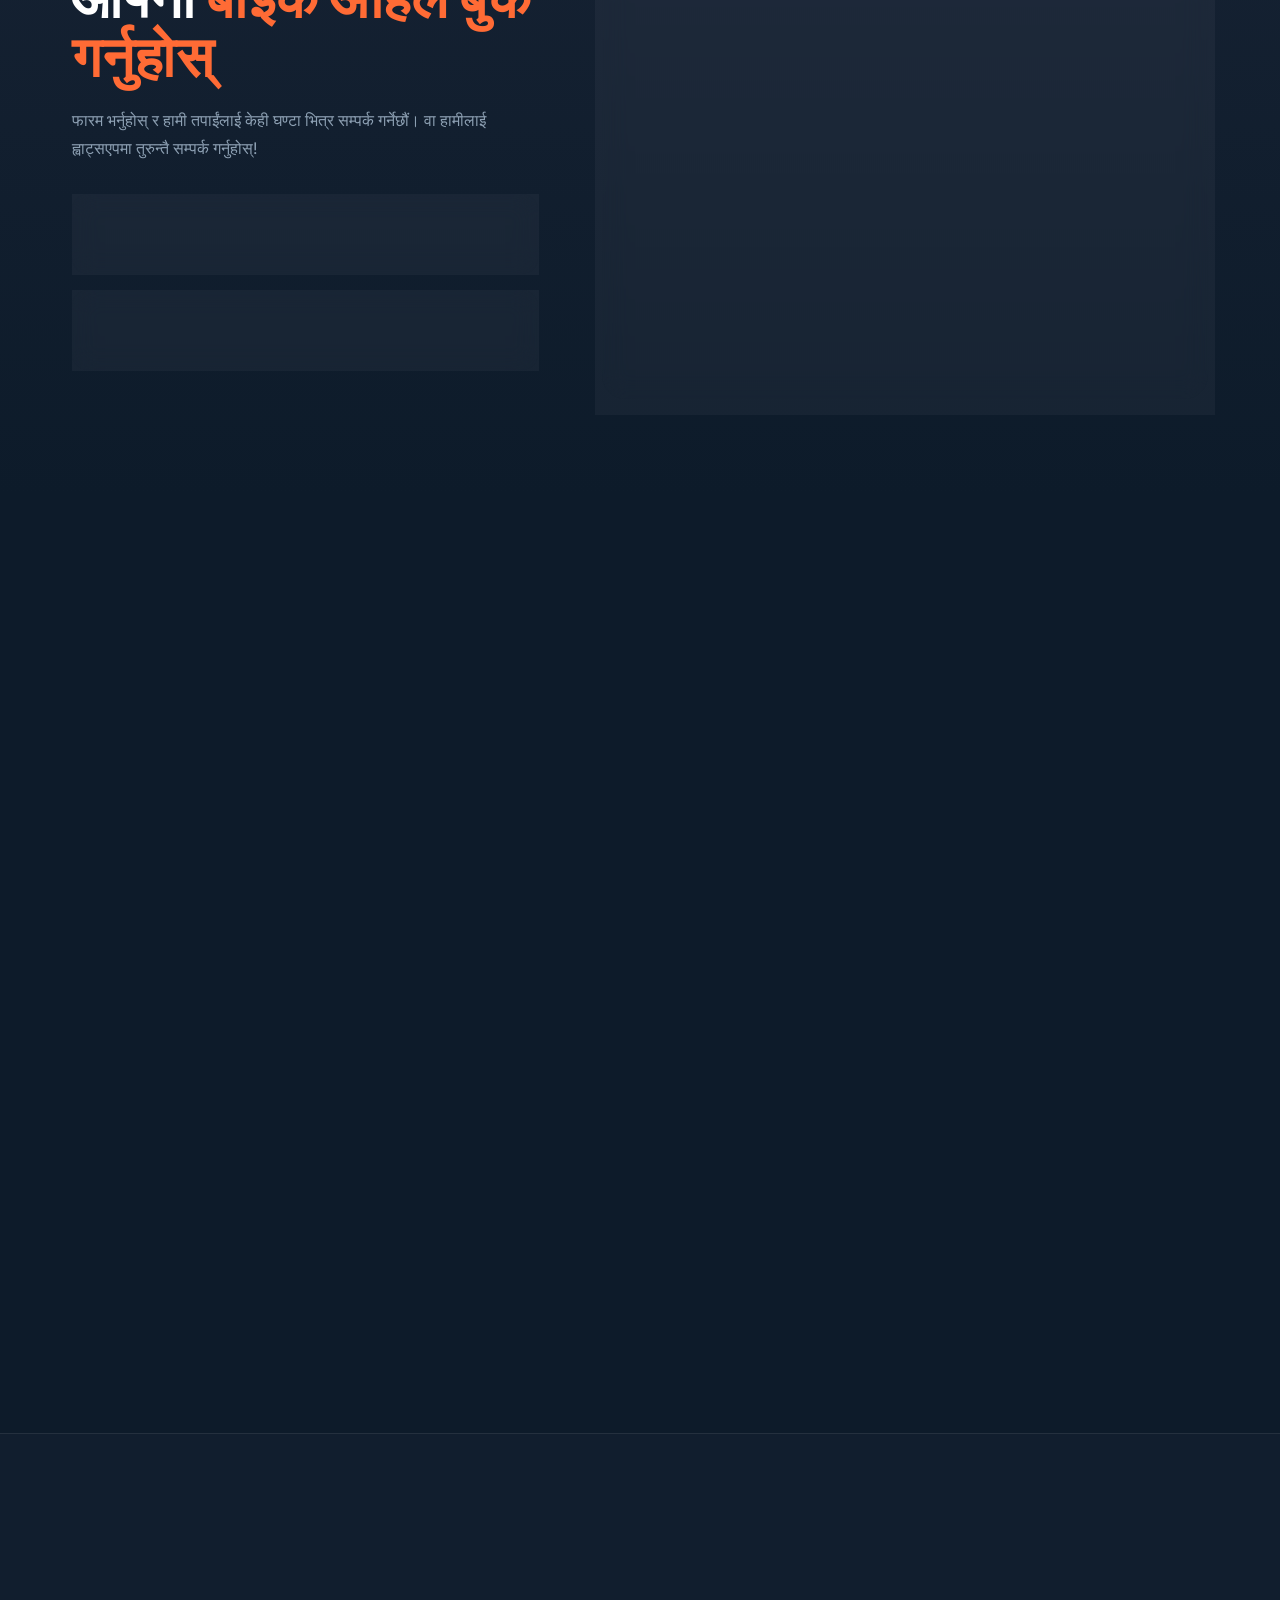
==== commit 27762276: "Add files via upload" ====
--- a/index.html
+++ b/index.html
@@ -631,6 +631,25 @@
               their health treatment and needs.
             </p>
           </div>
+          <div class="mission-card glass reveal">
+            <img src="assets/mission_5.png" alt="Mission 5" class="mission-card__img" loading="lazy">
+            <div class="mission-card__icon" aria-hidden="true">
+              <svg xmlns="http://www.w3.org/2000/svg" width="28" height="28" viewBox="0 0 24 24" fill="none"
+                stroke="currentColor" stroke-width="2" stroke-linecap="round" stroke-linejoin="round">
+                <line x1="3" x2="21" y1="22" y2="22" />
+                <line x1="6" x2="6" y1="18" y2="11" />
+                <line x1="10" x2="10" y1="18" y2="11" />
+                <line x1="14" x2="14" y1="18" y2="11" />
+                <line x1="18" x2="18" y1="18" y2="11" />
+                <polygon points="12 2 20 7 4 7" />
+              </svg>
+            </div>
+            <p class="mission-card__text lang-text"
+              data-en="<strong>5.</strong> Assisting the government by conducting free cleaning programs and necessary maintenance works in all public heritage sites such as temples, rest houses, rivers, and streams."
+              data-ne="<strong>५.</strong> सरकारी सम्पदाहरू जस्तै मठ - मन्दिर , पाति -पाैवा  खाेला -नाला लगाऐत अन्य सबै सरकारी सम्पदाहरूमा निशुल्क सरसफाइ कार्यक्रम गरि आवश्यकता अनुसार मर्मत कार्य मा सरकारलाई सहयाेग गर्ने ।">
+              <strong>5.</strong> Assisting the government by conducting free cleaning programs and necessary maintenance works in all public heritage sites such as temples, rest houses, rivers, and streams.
+            </p>
+          </div>
         </div>
       </div>
     </section>
--- a/style.css
+++ b/style.css
@@ -2205,7 +2205,7 @@
 
 @media (min-width: 1024px) {
   .mission-grid {
-    grid-template-columns: repeat(4, 1fr);
+    grid-template-columns: repeat(5, 1fr);
   }
 }
 
@@ -2229,8 +2229,8 @@
 
 .mission-card__img {
   width: 100%;
-  height: 200px;
-  object-fit: cover;
+  height: auto;
+  object-fit: contain;
   border-radius: var(--radius-md);
   border: 1px solid rgba(255, 255, 255, 0.1);
   transition: transform var(--duration-base);
